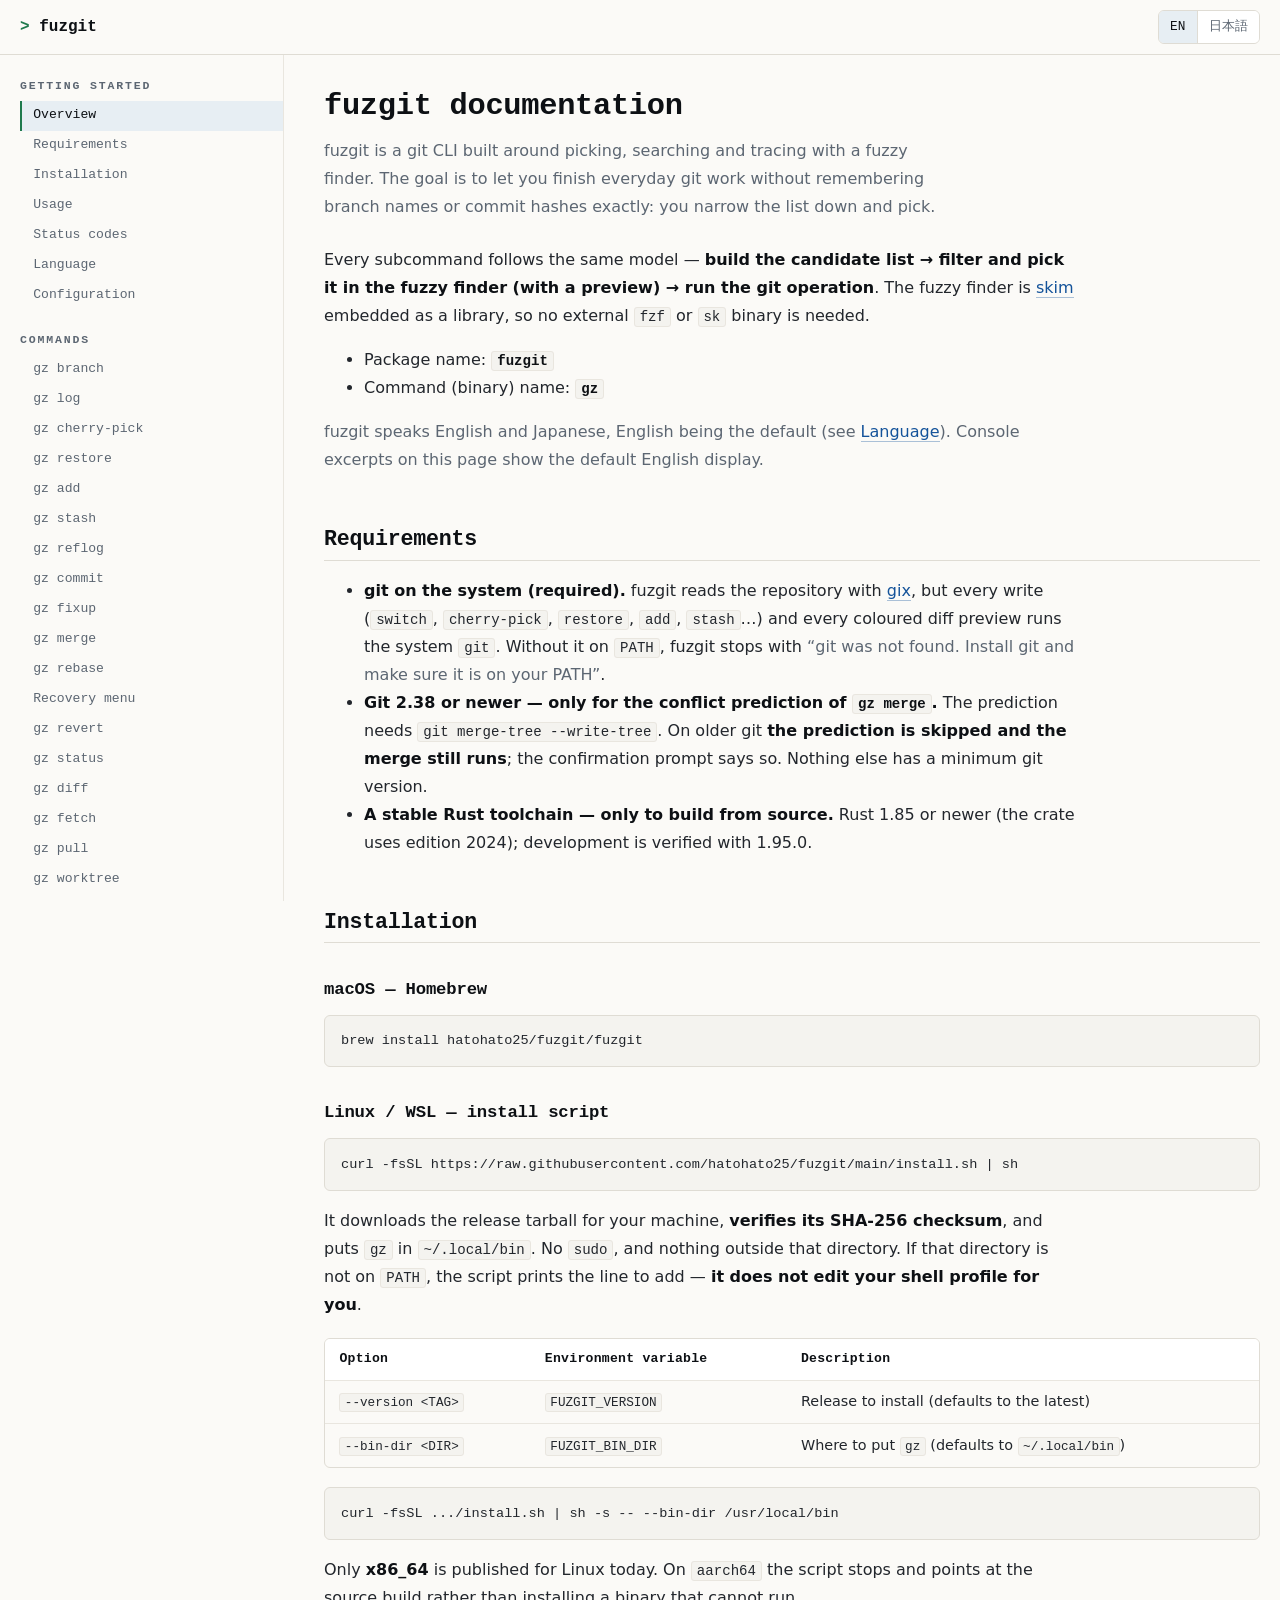
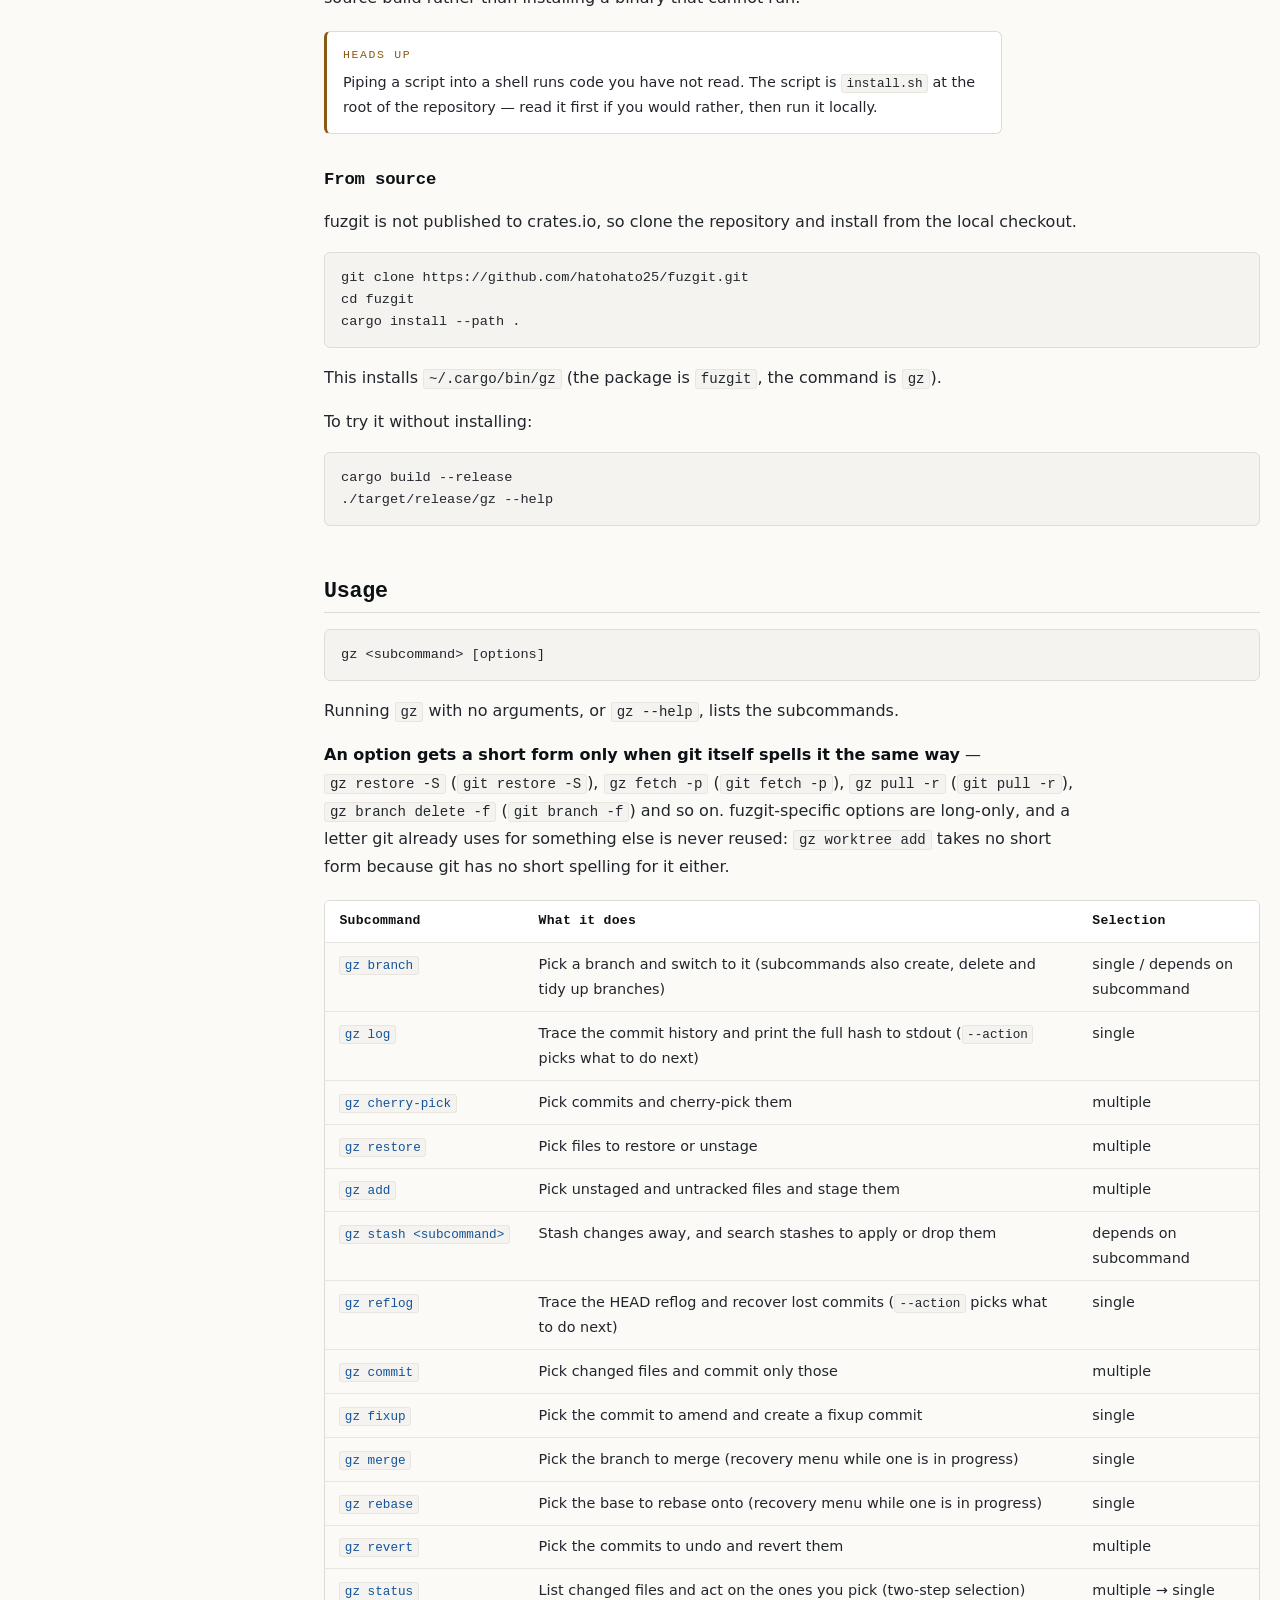
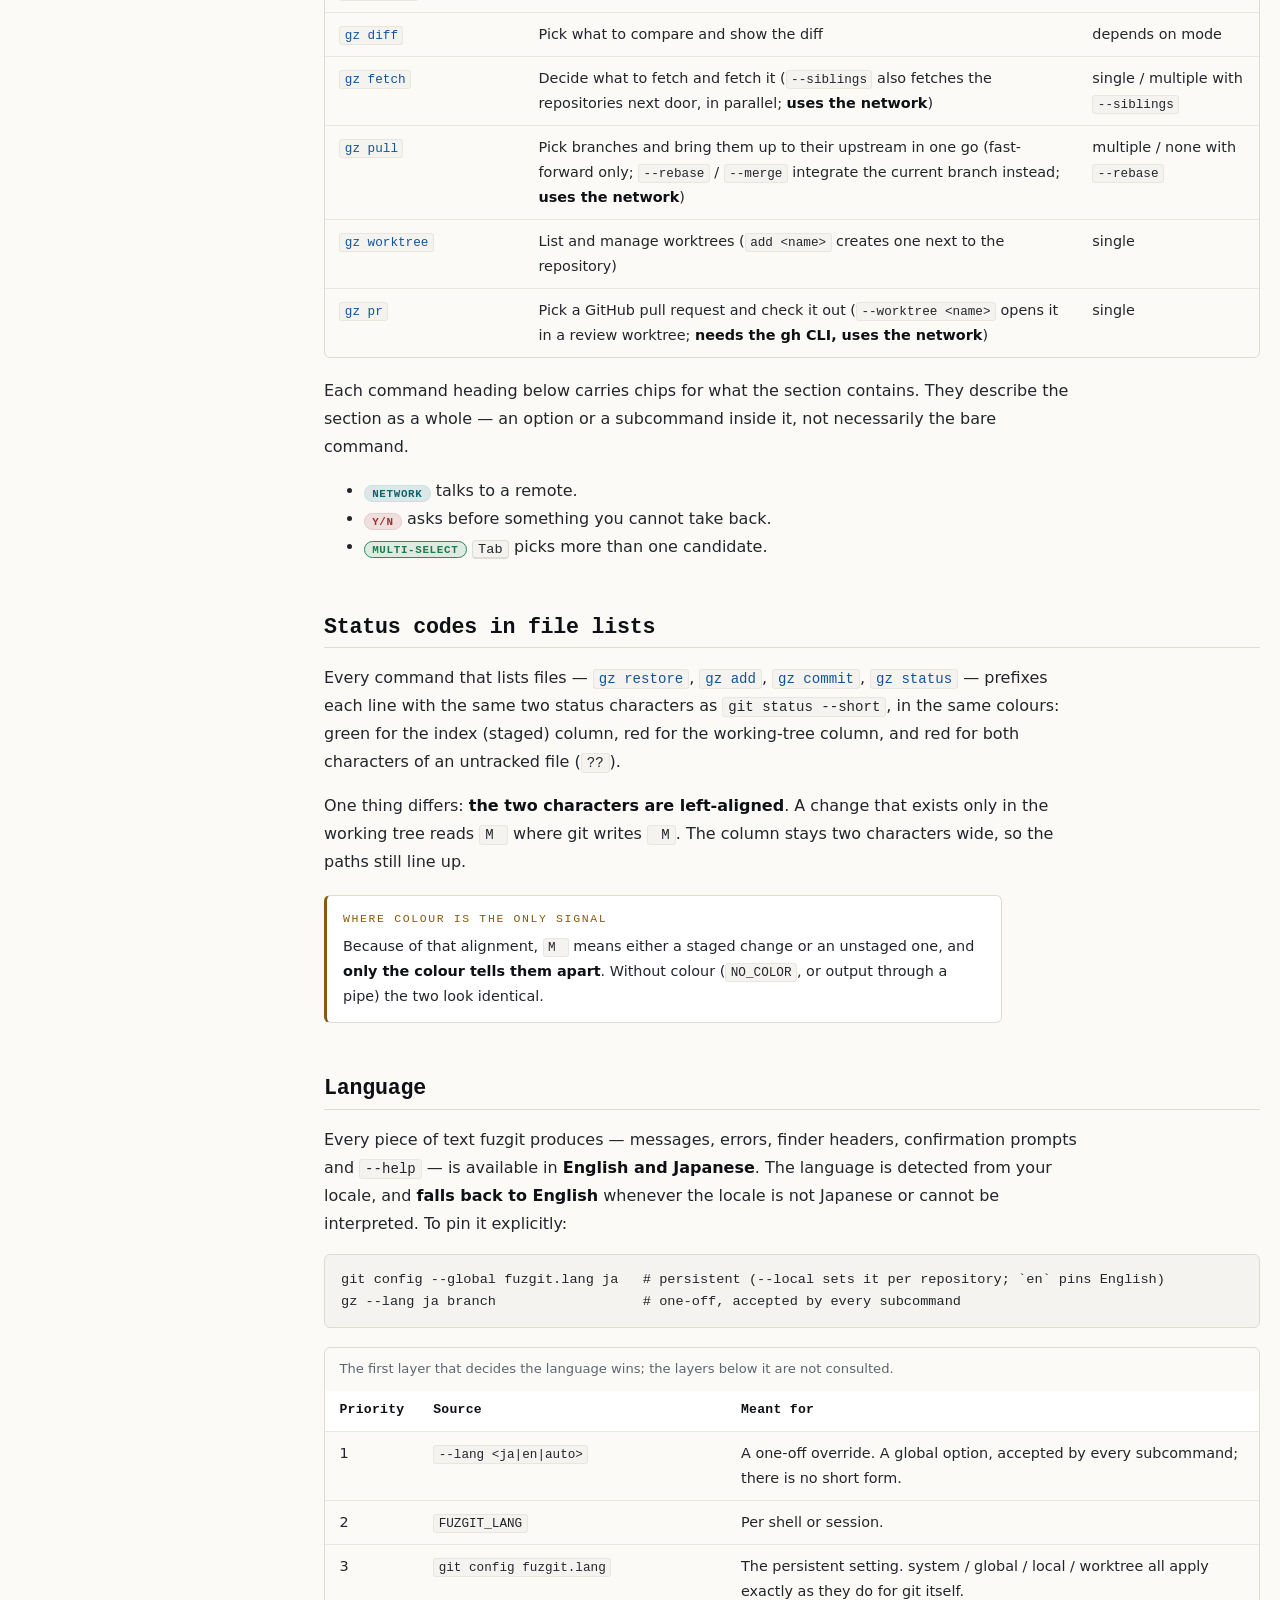
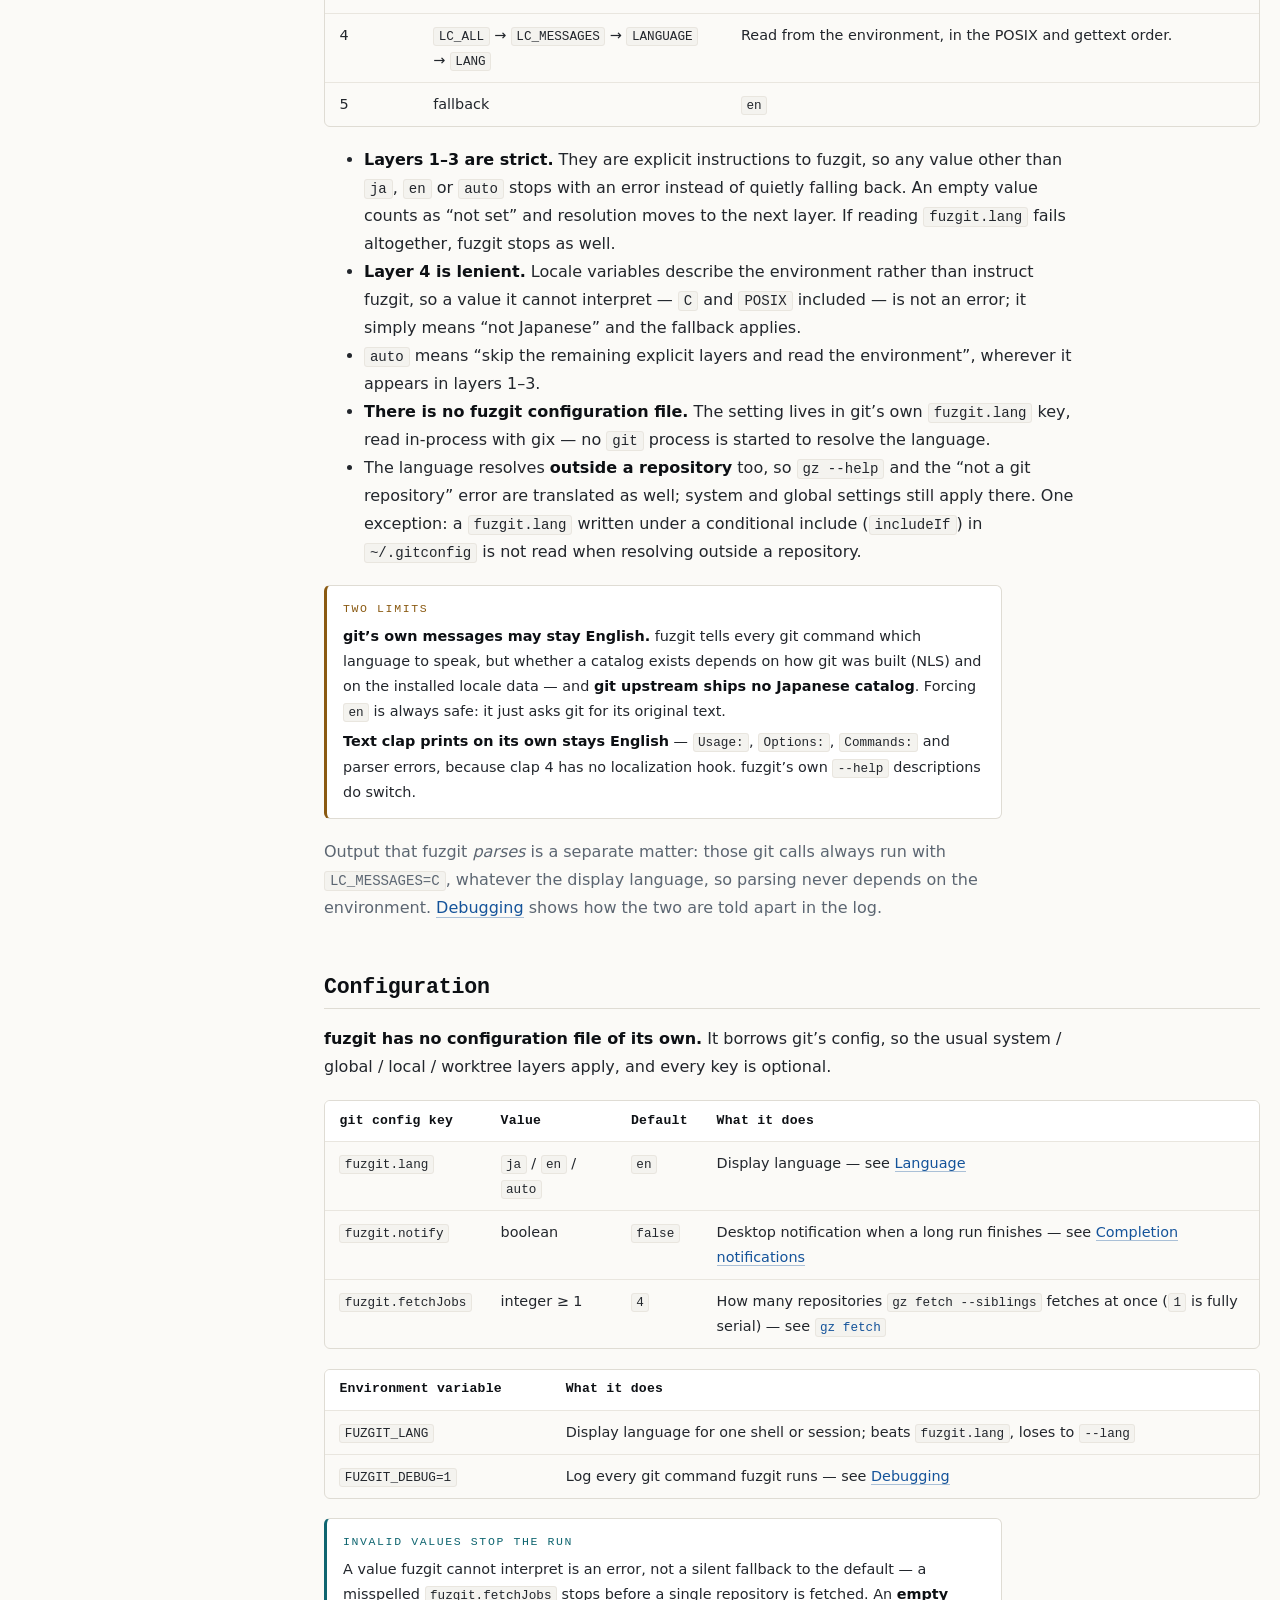
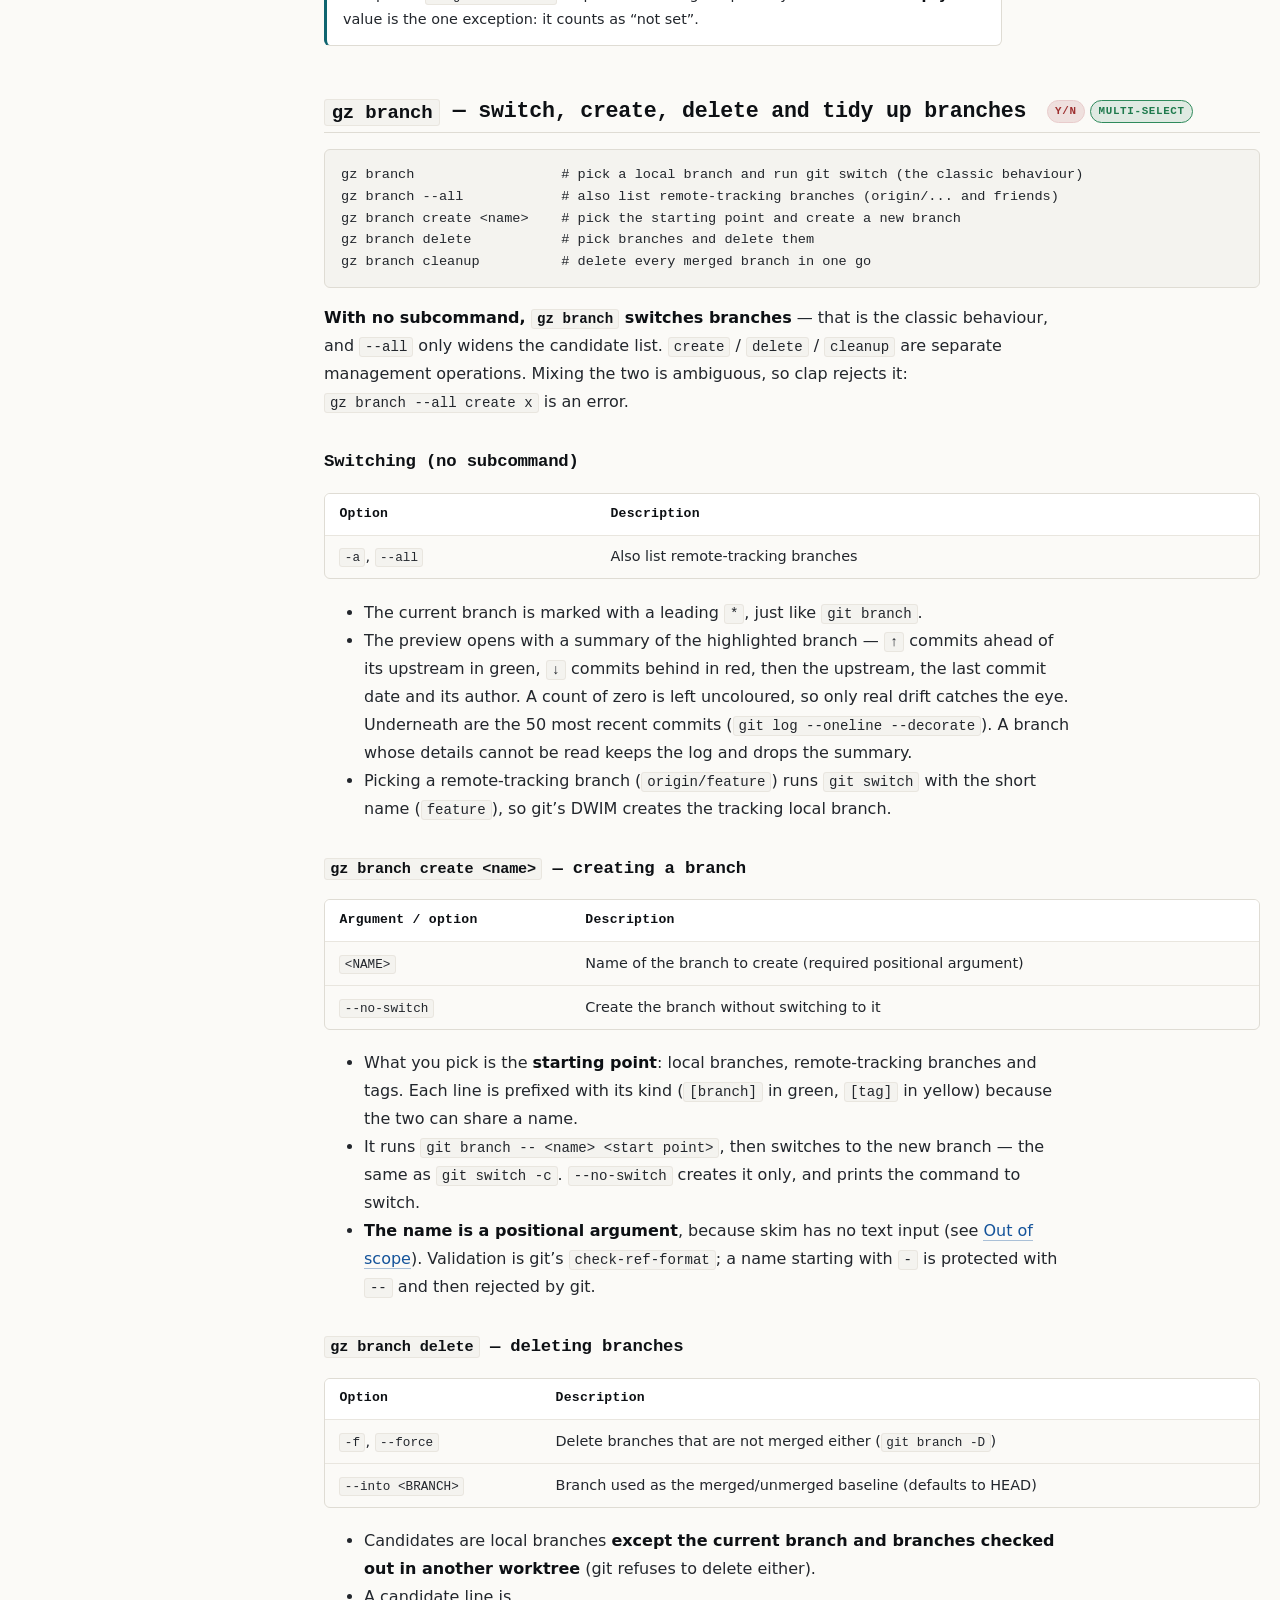
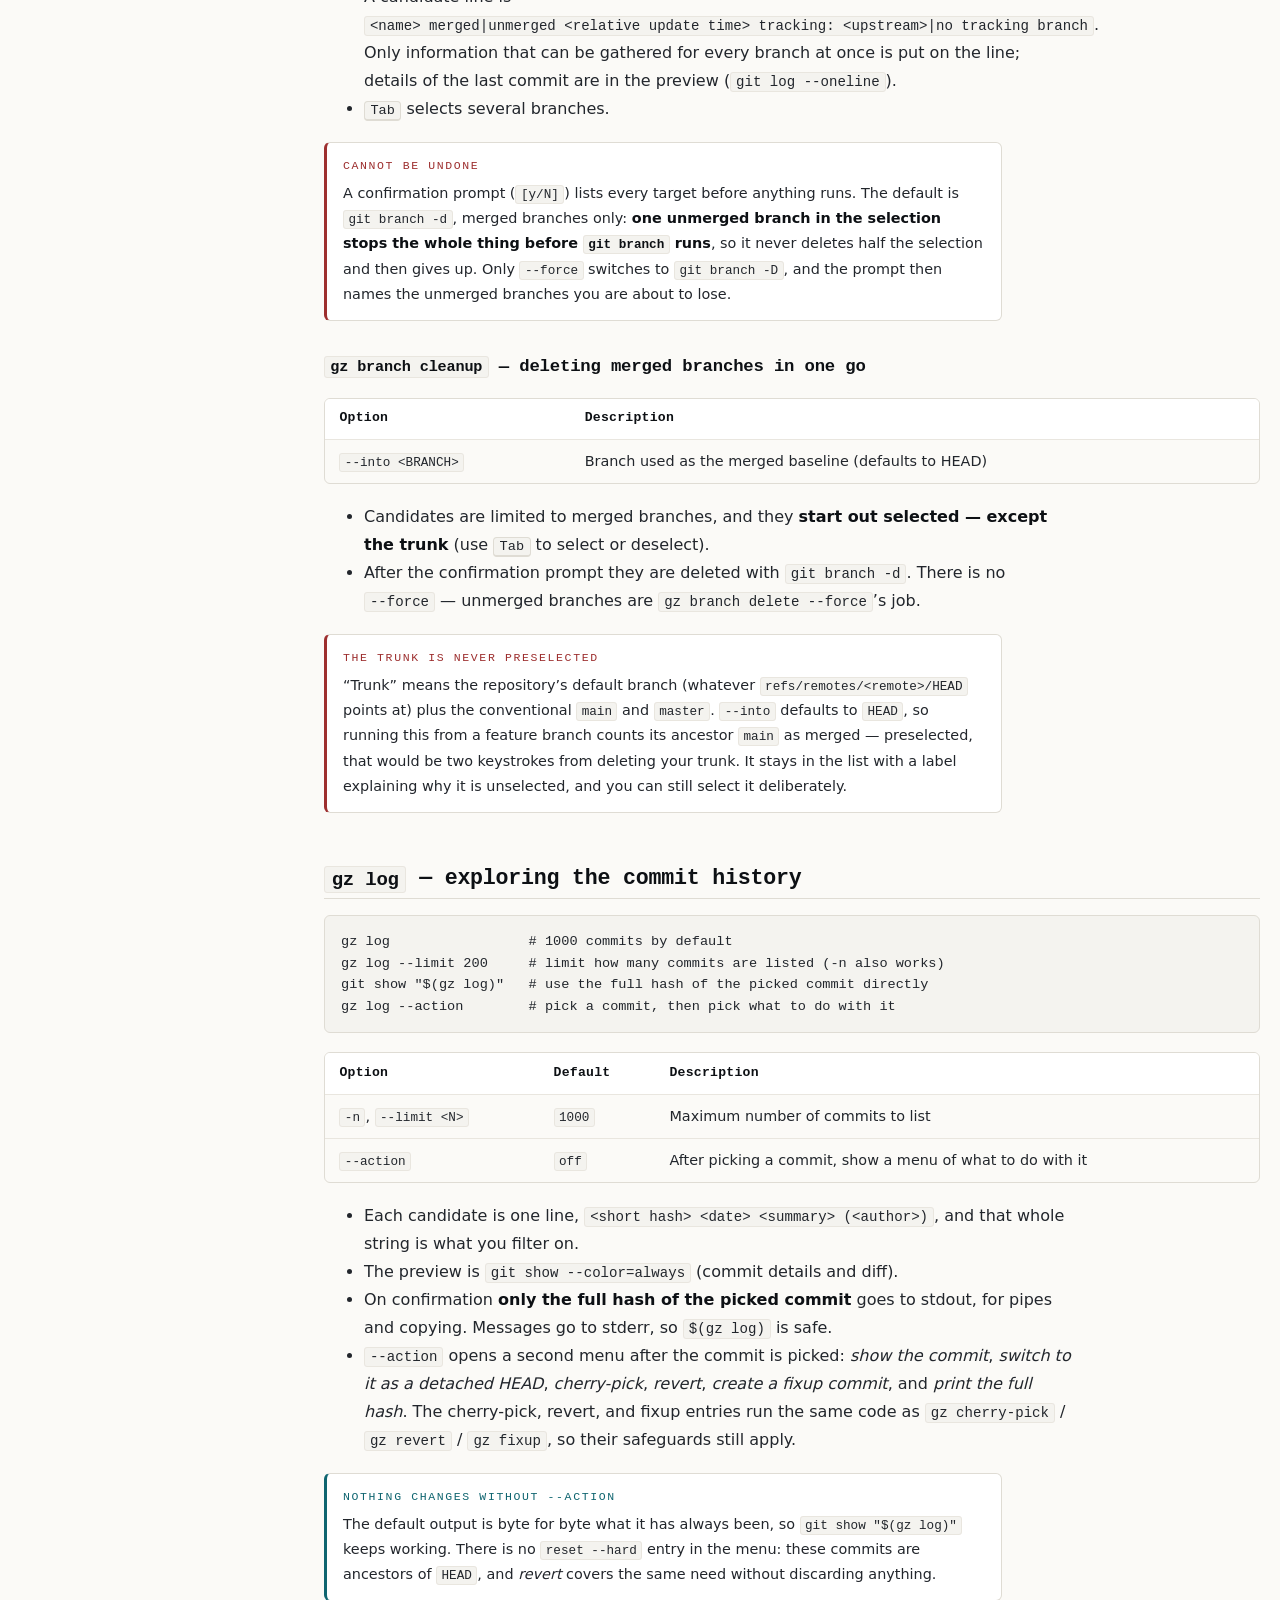
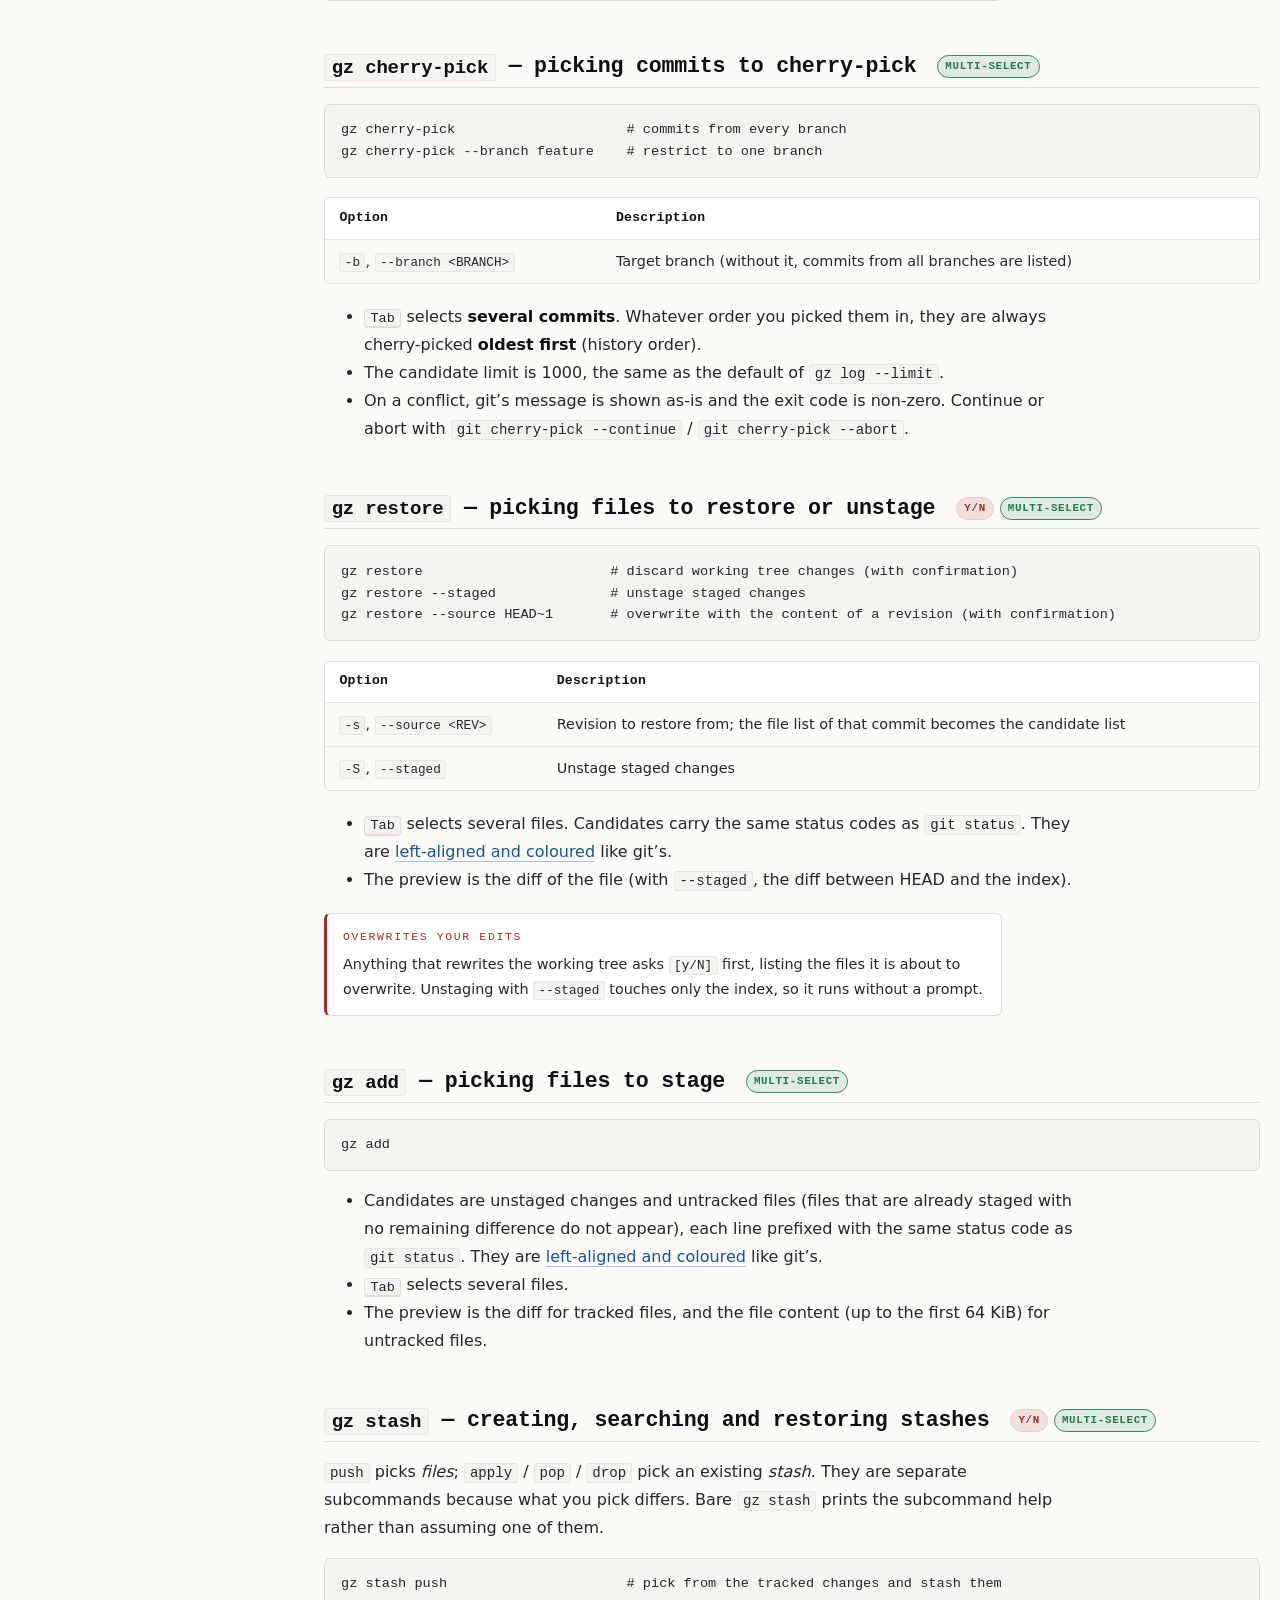
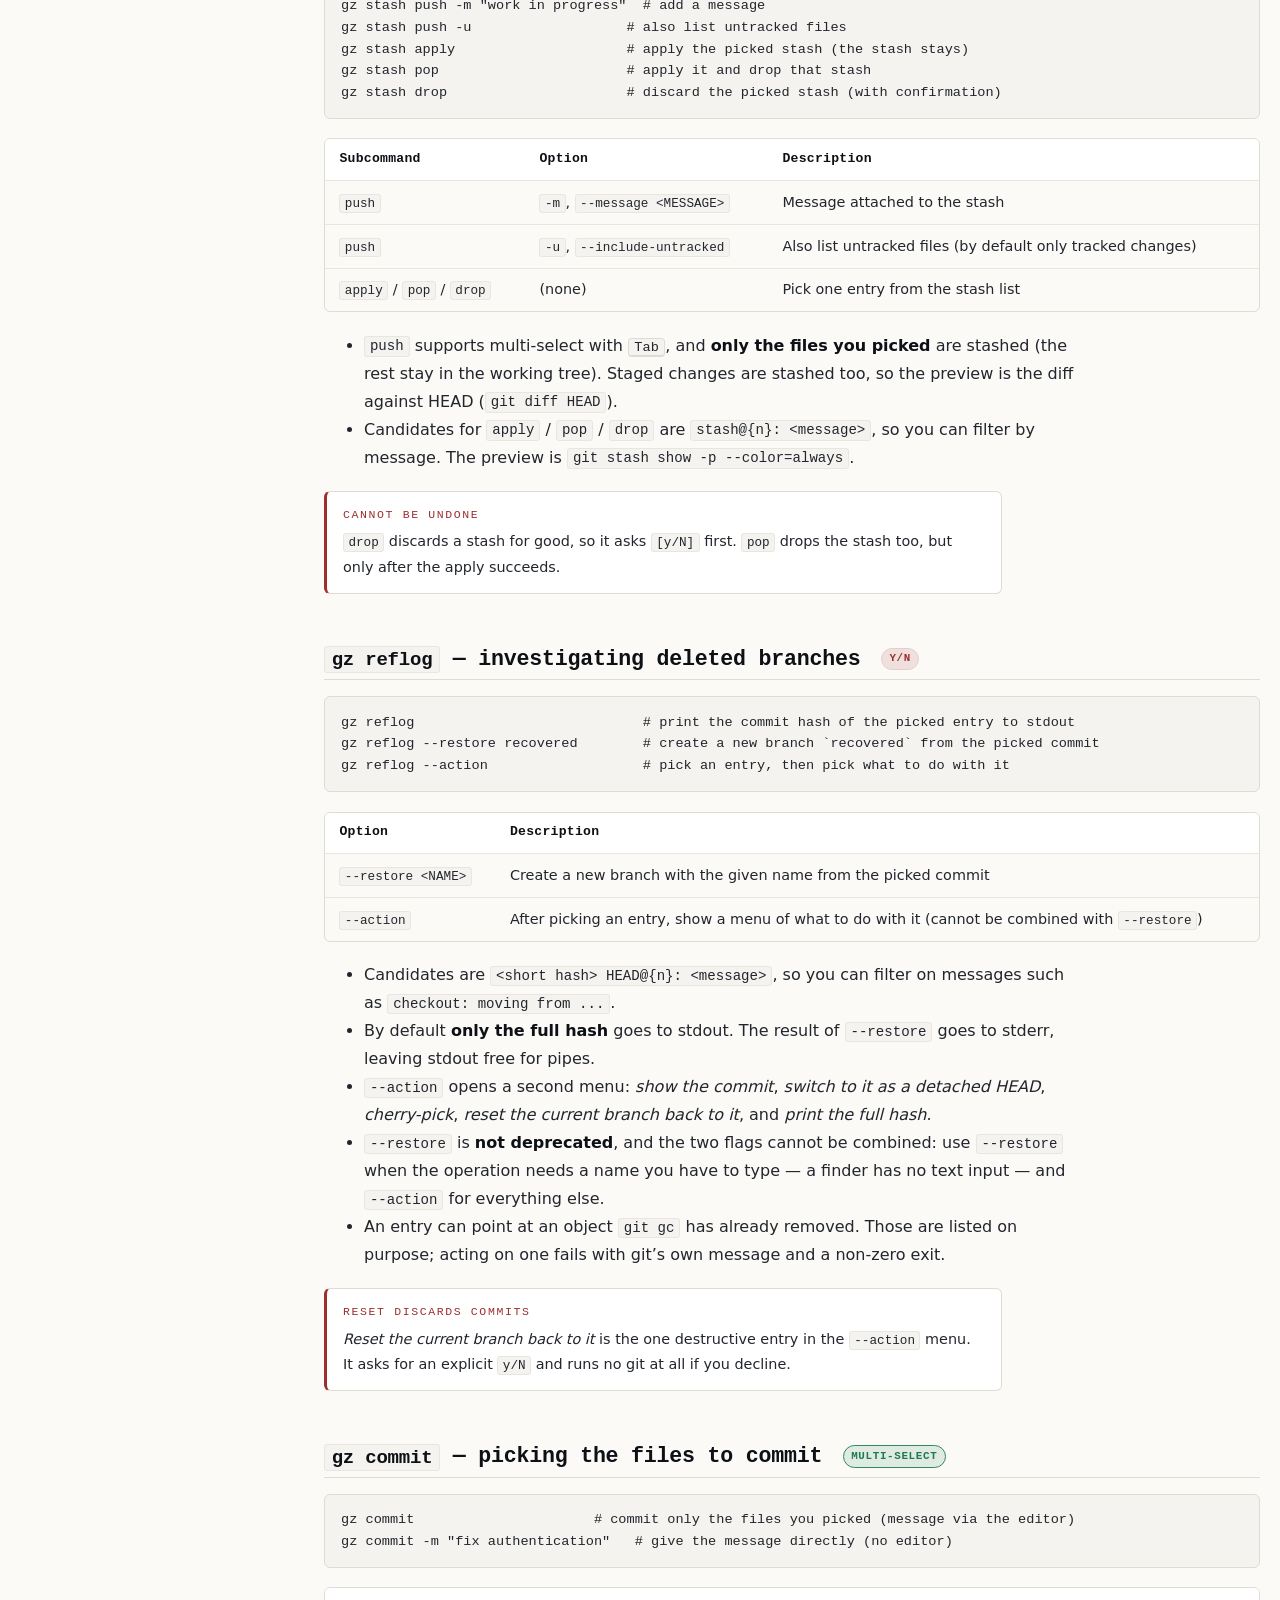
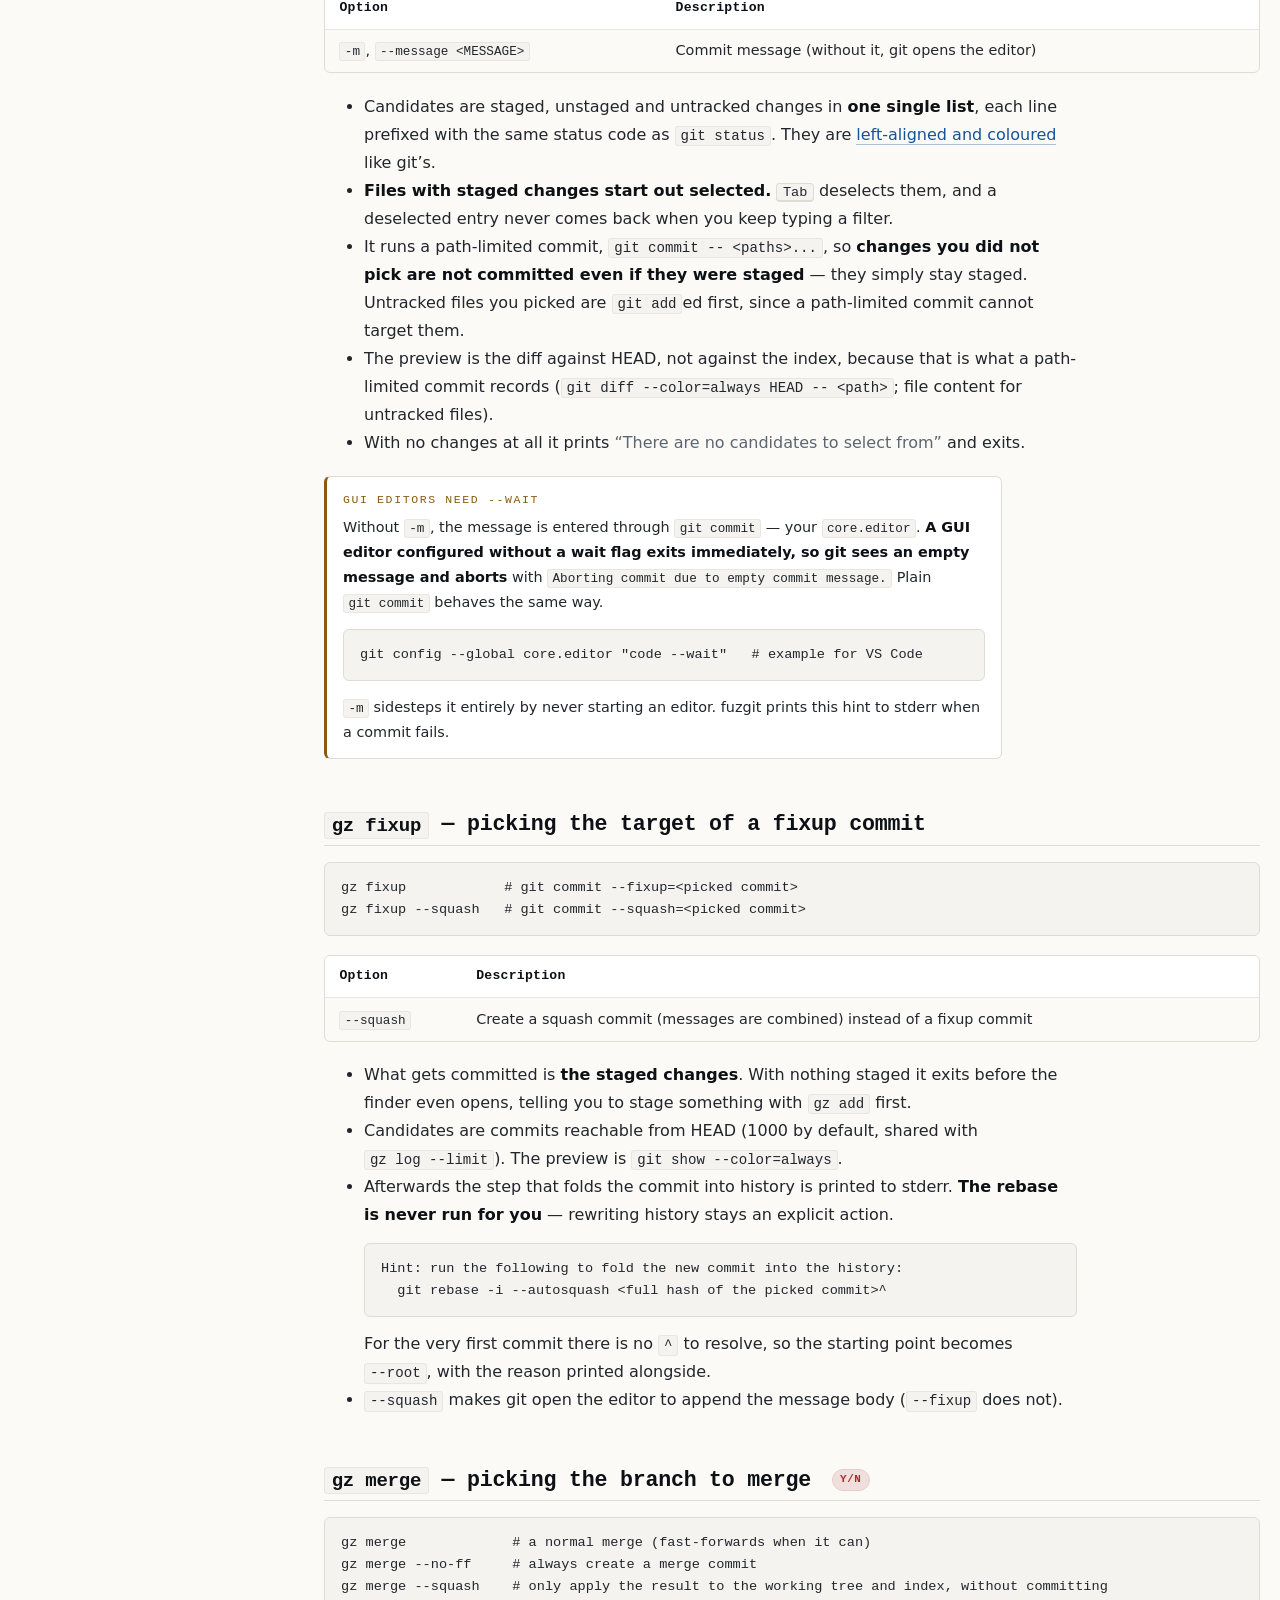
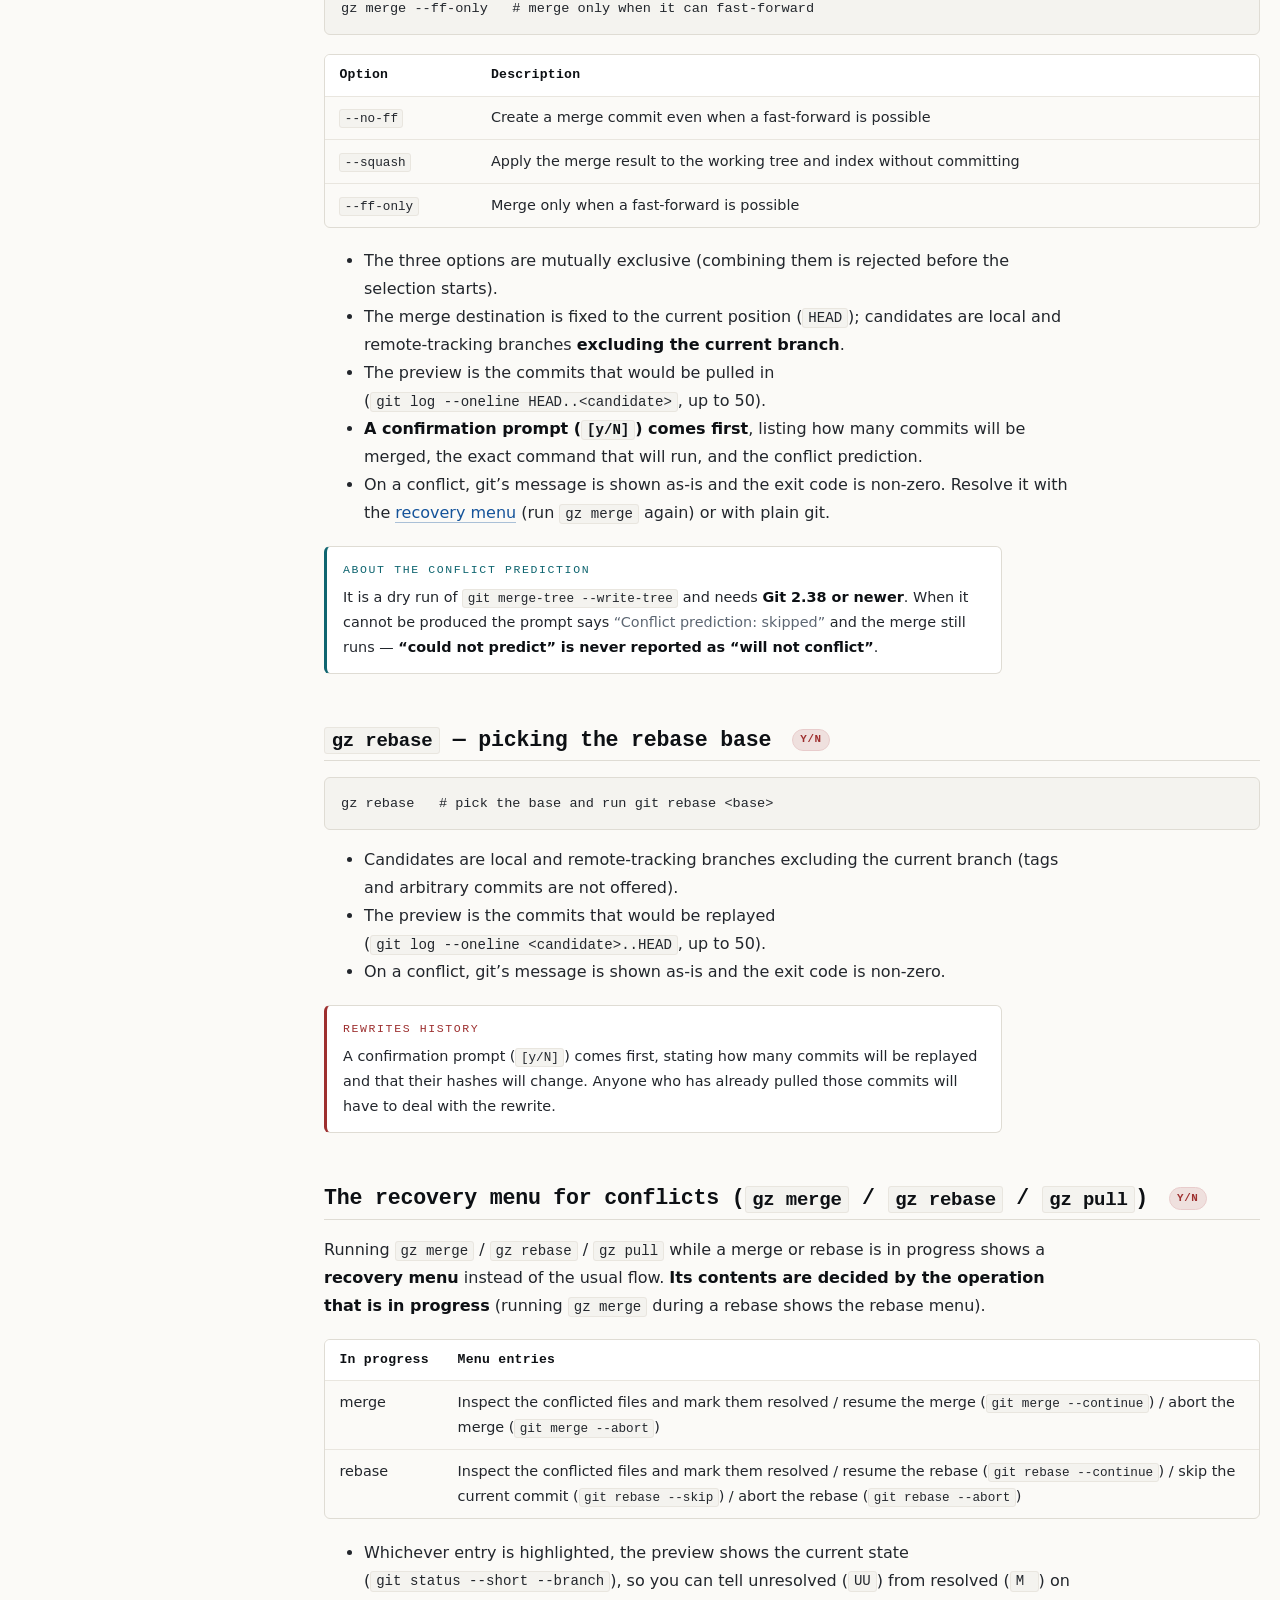
==== docs/docs.html @ c84ea4d0 "mod docs: illustrate the gz pr section" ====
<!DOCTYPE html>
<html lang="en">
  <head>
    <meta charset="utf-8" />
    <meta name="viewport" content="width=device-width, initial-scale=1" />
    <title>fuzgit documentation</title>
    <meta
      name="description"
      content="Full documentation for fuzgit (command: gz), a git CLI built around a fuzzy finder. English and Japanese."
    />
    <link rel="stylesheet" href="assets/style.css" />
    <script>
      // Restore the stored language before first paint so the page does not
      // flash English when Japanese was selected. The full logic lives in
      // assets/docs.js; without JavaScript the CSS default (English) applies.
      (function () {
        try {
          var query = /[?&]lang=([^&]+)/.exec(location.search);
          var lang = query ? decodeURIComponent(query[1]) : null;
          if (lang !== "en" && lang !== "ja") {
            lang = localStorage.getItem("fuzgit-docs-lang");
          }
          if (lang === "en" || lang === "ja") {
            document.documentElement.setAttribute("data-lang", lang);
            document.documentElement.setAttribute("lang", lang);
          }
        } catch (error) {
          /* keep the English default */
        }
      })();
    </script>
    <script src="assets/docs.js" defer></script>
  </head>
  <body>
    <a class="skip-link" href="#content">Skip to content</a>

    <header class="docs-header">
      <div class="wrap">
        <a class="brand" href="index.html">fuzgit</a>
        <button class="toc-toggle" data-toc-toggle aria-expanded="false" aria-controls="toc">
          <span lang="en">Contents</span><span lang="ja">目次</span>
        </button>
        <span class="spacer"></span>
        <div class="lang-switch" role="group" aria-label="Language / 言語">
          <button type="button" data-lang-value="en" aria-pressed="true">EN</button>
          <button type="button" data-lang-value="ja" aria-pressed="false">日本語</button>
        </div>
      </div>
    </header>

    <div class="docs-layout">
      <nav class="toc" id="toc" aria-label="Table of contents">
        <h2><span lang="en">Getting started</span><span lang="ja">はじめに</span></h2>
        <ul>
          <li><a href="#overview"><span lang="en">Overview</span><span lang="ja">概要</span></a></li>
          <li><a href="#requirements"><span lang="en">Requirements</span><span lang="ja">前提条件</span></a></li>
          <li><a href="#install"><span lang="en">Installation</span><span lang="ja">インストール</span></a></li>
          <li><a href="#usage"><span lang="en">Usage</span><span lang="ja">使い方</span></a></li>
          <li><a href="#status-codes"><span lang="en">Status codes</span><span lang="ja">状態コード</span></a></li>
          <li><a href="#language"><span lang="en">Language</span><span lang="ja">表示言語</span></a></li>
          <li><a href="#configuration"><span lang="en">Configuration</span><span lang="ja">設定</span></a></li>
        </ul>

        <h2><span lang="en">Commands</span><span lang="ja">コマンド</span></h2>
        <ul>
          <li><a href="#branch">gz branch</a></li>
          <li><a href="#log">gz log</a></li>
          <li><a href="#cherry-pick">gz cherry-pick</a></li>
          <li><a href="#restore">gz restore</a></li>
          <li><a href="#add">gz add</a></li>
          <li><a href="#stash">gz stash</a></li>
          <li><a href="#reflog">gz reflog</a></li>
          <li><a href="#commit">gz commit</a></li>
          <li><a href="#fixup">gz fixup</a></li>
          <li><a href="#merge">gz merge</a></li>
          <li><a href="#rebase">gz rebase</a></li>
          <li><a href="#recovery"><span lang="en">Recovery menu</span><span lang="ja">復帰メニュー</span></a></li>
          <li><a href="#revert">gz revert</a></li>
          <li><a href="#status">gz status</a></li>
          <li><a href="#diff">gz diff</a></li>
          <li><a href="#fetch">gz fetch</a></li>
          <li><a href="#pull">gz pull</a></li>
          <li><a href="#worktree">gz worktree</a></li>
          <li><a href="#pr">gz pr</a></li>
        </ul>

        <h2><span lang="en">Reference</span><span lang="ja">リファレンス</span></h2>
        <ul>
          <li><a href="#network"><span lang="en">Network operations</span><span lang="ja">ネットワーク操作について</span></a></li>
          <li><a href="#notify"><span lang="en">Completion notifications</span><span lang="ja">完了通知</span></a></li>
          <li><a href="#keys"><span lang="en">Key bindings</span><span lang="ja">キー操作</span></a></li>
          <li><a href="#exit-codes"><span lang="en">Exit codes</span><span lang="ja">終了コード</span></a></li>
          <li><a href="#out-of-scope"><span lang="en">Out of scope</span><span lang="ja">スコープ外・非対応</span></a></li>
          <li><a href="#debug"><span lang="en">Debugging</span><span lang="ja">デバッグ</span></a></li>
          <li><a href="#development"><span lang="en">Development</span><span lang="ja">開発</span></a></li>
          <li><a href="#license"><span lang="en">License</span><span lang="ja">ライセンス</span></a></li>
        </ul>
      </nav>

      <main class="docs-main" id="content">
        <h1><span lang="en">fuzgit documentation</span><span lang="ja">fuzgit ドキュメント</span></h1>

        <section id="overview">
          <div lang="en">
            <p class="lede">
              fuzgit is a git CLI built around picking, searching and tracing
              with a fuzzy finder. The goal is to let you finish everyday git
              work without remembering branch names or commit hashes exactly:
              you narrow the list down and pick.
            </p>
            <p>
              Every subcommand follows the same model —
              <strong>build the candidate list &rarr; filter and pick it in the
              fuzzy finder (with a preview) &rarr; run the git
              operation</strong>. The fuzzy finder is
              <a href="https://crates.io/crates/skim">skim</a> embedded as a
              library, so no external <code>fzf</code> or <code>sk</code> binary
              is needed.
            </p>
            <ul>
              <li>Package name: <strong><code>fuzgit</code></strong></li>
              <li>Command (binary) name: <strong><code>gz</code></strong></li>
            </ul>
            <p class="muted">
              fuzgit speaks English and Japanese, English being the default
              (see <a href="#language">Language</a>). Console excerpts on this
              page show the default English display.
            </p>
          </div>
          <div lang="ja">
            <p class="lede">
              fuzzy finder で「選ぶ」「探す」「辿る」ことを軸にした git 操作 CLI ツールです。
            </p>
            <p>
              ブランチ名やコミットハッシュを正確に覚えていなくても、絞り込みと選択だけで日常的な
              git 操作を完結できることを目指しています。すべてのサブコマンドが
              <strong>候補一覧の取得 &rarr; fuzzy finder で絞り込み・選択（＋プレビュー）&rarr;
              git 操作の実行</strong>という同じ操作モデルに従います。fuzzy finder は
              <a href="https://crates.io/crates/skim">skim</a> をライブラリとして組み込んでいるため、
              外部の <code>fzf</code> / <code>sk</code> バイナリは不要です。
            </p>
            <ul>
              <li>パッケージ名: <strong><code>fuzgit</code></strong></li>
              <li>実行コマンド名（バイナリ名）: <strong><code>gz</code></strong></li>
            </ul>
          </div>
        </section>

        <section id="requirements">
          <h2>
            <span lang="en">Requirements</span><span lang="ja">前提条件</span>
            <a class="anchor" href="#requirements" aria-label="Link to this section">#</a>
          </h2>
          <div lang="en">
            <ul>
              <li>
                <strong>git on the system (required).</strong> fuzgit reads the
                repository with <a href="https://crates.io/crates/gix">gix</a>,
                but every write (<code>switch</code>, <code>cherry-pick</code>,
                <code>restore</code>, <code>add</code>, <code>stash</code>&hellip;)
                and every coloured diff preview runs the system
                <code>git</code>. Without it on <code>PATH</code>, fuzgit stops
                with <span class="muted">&ldquo;git was not found. Install git
                and make sure it is on your PATH&rdquo;</span>.
              </li>
              <li>
                <strong>Git 2.38 or newer &mdash; only for the conflict
                prediction of <code>gz merge</code>.</strong> The prediction
                needs <code>git merge-tree --write-tree</code>. On older git
                <strong>the prediction is skipped and the merge still
                runs</strong>; the confirmation prompt says so. Nothing else has
                a minimum git version.
              </li>
              <li>
                <strong>A stable Rust toolchain &mdash; only to build from
                source.</strong> Rust 1.85 or newer (the crate uses edition
                2024); development is verified with 1.95.0.
              </li>
            </ul>
          </div>
          <div lang="ja">
            <ul>
              <li>
                <strong>システムの <code>git</code>（必須）</strong><br />
                リポジトリの読み取りには <a href="https://crates.io/crates/gix">gix</a>
                を使いますが、書き込み（<code>switch</code>・<code>cherry-pick</code>・
                <code>restore</code>・<code>add</code>・<code>stash</code> など）と
                プレビュー用の色付き差分は、いずれもシステムの <code>git</code> を
                実行します。PATH 上に無い場合は「git コマンドが見つかりません」と
                表示して停止します。
              </li>
              <li>
                <strong>Git 2.38 以降 &mdash; <code>gz merge</code> のコンフリクト予測にのみ必要</strong><br />
                予測には <code>git merge-tree --write-tree</code> を使います。それより古い git
                では<strong>予測だけを省略し、merge はそのまま実行します</strong>
                （省略した旨は確認プロンプトに表示されます）。これ以外に git の最低バージョン
                要件はありません。
              </li>
              <li>
                <strong>stable の Rust ツールチェイン &mdash; ソースからビルドする場合のみ</strong><br />
                Rust 1.85 以降（edition 2024 のため）。開発時の確認は 1.95.0 です。
              </li>
            </ul>
          </div>
        </section>

        <section id="install">
          <h2>
            <span lang="en">Installation</span><span lang="ja">インストール</span>
            <a class="anchor" href="#install" aria-label="Link to this section">#</a>
          </h2>
          <div lang="en">
            <h3>macOS &mdash; Homebrew</h3>
            <pre><code>brew install hatohato25/fuzgit/fuzgit</code></pre>

            <h3>Linux / WSL &mdash; install script</h3>
            <pre><code>curl -fsSL https://raw.githubusercontent.com/hatohato25/fuzgit/main/install.sh | sh</code></pre>
            <p>
              It downloads the release tarball for your machine,
              <strong>verifies its SHA-256 checksum</strong>, and puts
              <code>gz</code> in <code>~/.local/bin</code>. No
              <code>sudo</code>, and nothing outside that directory. If that
              directory is not on <code>PATH</code>, the script prints the line
              to add &mdash; <strong>it does not edit your shell profile for
              you</strong>.
            </p>
            <div class="table-wrap">
              <table>
                <thead><tr><th scope="col">Option</th><th scope="col">Environment variable</th><th scope="col">Description</th></tr></thead>
                <tbody>
                  <tr><td><code>--version &lt;TAG&gt;</code></td><td><code>FUZGIT_VERSION</code></td><td>Release to install (defaults to the latest)</td></tr>
                  <tr><td><code>--bin-dir &lt;DIR&gt;</code></td><td><code>FUZGIT_BIN_DIR</code></td><td>Where to put <code>gz</code> (defaults to <code>~/.local/bin</code>)</td></tr>
                </tbody>
              </table>
            </div>
            <pre><code>curl -fsSL .../install.sh | sh -s -- --bin-dir /usr/local/bin</code></pre>
            <p>
              Only <strong>x86_64</strong> is published for Linux today. On
              <code>aarch64</code> the script stops and points at the source
              build rather than installing a binary that cannot run.
            </p>
            <div class="note">
              <span class="note-label">Heads up</span>
              <p>
                Piping a script into a shell runs code you have not read. The
                script is <code>install.sh</code> at the root of the repository
                &mdash; read it first if you would rather, then run it locally.
              </p>
            </div>

            <h3>From source</h3>
            <p>
              fuzgit is not published to crates.io, so clone the repository and
              install from the local checkout.
            </p>
            <pre><code>git clone https://github.com/hatohato25/fuzgit.git
cd fuzgit
cargo install --path .</code></pre>
            <p>
              This installs <code>~/.cargo/bin/gz</code> (the package is
              <code>fuzgit</code>, the command is <code>gz</code>).
            </p>
            <p>To try it without installing:</p>
            <pre><code>cargo build --release
./target/release/gz --help</code></pre>
          </div>
          <div lang="ja">
            <h3>macOS &mdash; Homebrew</h3>
            <pre><code>brew install hatohato25/fuzgit/fuzgit</code></pre>

            <h3>Linux / WSL &mdash; インストールスクリプト</h3>
            <pre><code>curl -fsSL https://raw.githubusercontent.com/hatohato25/fuzgit/main/install.sh | sh</code></pre>
            <p>
              実行環境に合うリリース資産を取得し、<strong>SHA-256 チェックサムを検証</strong>した
              うえで <code>gz</code> を <code>~/.local/bin</code> へ配置します。
              <code>sudo</code> は不要で、そのディレクトリの外には何も書きません。
              <code>PATH</code> に無い場合は追加すべき行を表示するだけで、
              <strong>シェルの設定ファイルは書き換えません</strong>。
            </p>
            <div class="table-wrap">
              <table>
                <thead><tr><th scope="col">オプション</th><th scope="col">環境変数</th><th scope="col">説明</th></tr></thead>
                <tbody>
                  <tr><td><code>--version &lt;TAG&gt;</code></td><td><code>FUZGIT_VERSION</code></td><td>導入するリリース（既定は最新）</td></tr>
                  <tr><td><code>--bin-dir &lt;DIR&gt;</code></td><td><code>FUZGIT_BIN_DIR</code></td><td><code>gz</code> の配置先（既定は <code>~/.local/bin</code>）</td></tr>
                </tbody>
              </table>
            </div>
            <pre><code>curl -fsSL .../install.sh | sh -s -- --bin-dir /usr/local/bin</code></pre>
            <p>
              現在 Linux 向けに配布しているのは <strong>x86_64 のみ</strong>です。
              <code>aarch64</code> では動かないバイナリを入れずに停止し、ソースからの
              ビルドを案内します。
            </p>
            <div class="note">
              <span class="note-label">注意</span>
              <p>
                スクリプトをシェルへパイプするのは、読んでいないコードを実行することでも
                あります。中身はリポジトリ直下の <code>install.sh</code> です。先に読んでから
                手元で実行しても構いません。
              </p>
            </div>

            <h3>ソースからインストール</h3>
            <p>
              crates.io へは未公開のため、リポジトリを取得してローカルからインストールします。
            </p>
            <pre><code>git clone https://github.com/hatohato25/fuzgit.git
cd fuzgit
cargo install --path .</code></pre>
            <p>
              <code>~/.cargo/bin/gz</code> がインストールされます（パッケージ名は
              <code>fuzgit</code>、コマンド名は <code>gz</code>）。
            </p>
            <p>インストールせずに試す場合:</p>
            <pre><code>cargo build --release
./target/release/gz --help</code></pre>
          </div>
        </section>

        <section id="usage">
          <h2>
            <span lang="en">Usage</span><span lang="ja">使い方</span>
            <a class="anchor" href="#usage" aria-label="Link to this section">#</a>
          </h2>
          <pre><code>gz &lt;subcommand&gt; [options]</code></pre>
          <div lang="en">
            <p>
              Running <code>gz</code> with no arguments, or
              <code>gz --help</code>, lists the subcommands.
            </p>
          </div>
          <div lang="ja">
            <p>
              引数なしの <code>gz</code> および <code>gz --help</code> で
              サブコマンド一覧を表示します。
            </p>
          </div>

          <div lang="en">
            <p>
              <strong>An option gets a short form only when git itself spells it
              the same way</strong> &mdash; <code>gz restore -S</code>
              (<code>git restore -S</code>), <code>gz fetch -p</code>
              (<code>git fetch -p</code>), <code>gz pull -r</code>
              (<code>git pull -r</code>), <code>gz branch delete -f</code>
              (<code>git branch -f</code>) and so on. fuzgit-specific options are
              long-only, and a letter git already uses for something else is
              never reused: <code>gz worktree add</code> takes no short form
              because git has no short spelling for it either.
            </p>
          </div>
          <div lang="ja">
            <p>
              <strong>オプションの短縮形は、git 本体に同じ意味の綴りがあるものだけに
              付けています</strong>（<code>gz restore -S</code> =
              <code>git restore -S</code>、<code>gz fetch -p</code> =
              <code>git fetch -p</code>、<code>gz pull -r</code> =
              <code>git pull -r</code>、<code>gz branch delete -f</code> =
              <code>git branch -f</code> など）。fuzgit 固有のオプションは長い綴りだけとし、
              git が別の意味で使っている文字は流用しません。<code>gz worktree add</code> に
              短縮形が無いのは、git 側にも対応する綴りが無いからです。
            </p>
          </div>

          <div class="table-wrap">
            <table>
              <thead>
                <tr>
                  <th scope="col"><span lang="en">Subcommand</span><span lang="ja">サブコマンド</span></th>
                  <th scope="col"><span lang="en">What it does</span><span lang="ja">概要</span></th>
                  <th scope="col"><span lang="en">Selection</span><span lang="ja">選択</span></th>
                </tr>
              </thead>
              <tbody>
                <tr>
                  <td><a href="#branch"><code>gz branch</code></a></td>
                  <td>
                    <span lang="en">Pick a branch and switch to it (subcommands also create, delete and tidy up branches)</span>
                    <span lang="ja">ブランチを選んで切り替える（サブコマンドで作成・削除・整理も行う）</span>
                  </td>
                  <td>
                    <span lang="en">single / depends on subcommand</span>
                    <span lang="ja">単一／サブコマンド次第</span>
                  </td>
                </tr>
                <tr>
                  <td><a href="#log"><code>gz log</code></a></td>
                  <td>
                    <span lang="en">Trace the commit history and print the full hash to stdout (<code>--action</code> picks what to do next)</span>
                    <span lang="ja">コミット履歴を辿り、フルハッシュを標準出力へ出す（<code>--action</code> で次の操作を選ぶ）</span>
                  </td>
                  <td><span lang="en">single</span><span lang="ja">単一</span></td>
                </tr>
                <tr>
                  <td><a href="#cherry-pick"><code>gz cherry-pick</code></a></td>
                  <td>
                    <span lang="en">Pick commits and cherry-pick them</span>
                    <span lang="ja">コミットを選んで cherry-pick する</span>
                  </td>
                  <td><span lang="en">multiple</span><span lang="ja">複数</span></td>
                </tr>
                <tr>
                  <td><a href="#restore"><code>gz restore</code></a></td>
                  <td>
                    <span lang="en">Pick files to restore or unstage</span>
                    <span lang="ja">ファイルを選んで復元・アンステージする</span>
                  </td>
                  <td><span lang="en">multiple</span><span lang="ja">複数</span></td>
                </tr>
                <tr>
                  <td><a href="#add"><code>gz add</code></a></td>
                  <td>
                    <span lang="en">Pick unstaged and untracked files and stage them</span>
                    <span lang="ja">未ステージ・未追跡ファイルを選んでステージする</span>
                  </td>
                  <td><span lang="en">multiple</span><span lang="ja">複数</span></td>
                </tr>
                <tr>
                  <td><a href="#stash"><code>gz stash &lt;subcommand&gt;</code></a></td>
                  <td>
                    <span lang="en">Stash changes away, and search stashes to apply or drop them</span>
                    <span lang="ja">変更を stash へ退避し、stash を検索して適用・破棄する</span>
                  </td>
                  <td>
                    <span lang="en">depends on subcommand</span>
                    <span lang="ja">サブコマンド次第</span>
                  </td>
                </tr>
                <tr>
                  <td><a href="#reflog"><code>gz reflog</code></a></td>
                  <td>
                    <span lang="en">Trace the HEAD reflog and recover lost commits (<code>--action</code> picks what to do next)</span>
                    <span lang="ja">HEAD の reflog を辿り、失われたコミットを取り出す（<code>--action</code> で次の操作を選ぶ）</span>
                  </td>
                  <td><span lang="en">single</span><span lang="ja">単一</span></td>
                </tr>
                <tr>
                  <td><a href="#commit"><code>gz commit</code></a></td>
                  <td>
                    <span lang="en">Pick changed files and commit only those</span>
                    <span lang="ja">変更ファイルを選んで、選んだものだけをコミットする</span>
                  </td>
                  <td><span lang="en">multiple</span><span lang="ja">複数</span></td>
                </tr>
                <tr>
                  <td><a href="#fixup"><code>gz fixup</code></a></td>
                  <td>
                    <span lang="en">Pick the commit to amend and create a fixup commit</span>
                    <span lang="ja">修正対象のコミットを選んで fixup コミットを作る</span>
                  </td>
                  <td><span lang="en">single</span><span lang="ja">単一</span></td>
                </tr>
                <tr>
                  <td><a href="#merge"><code>gz merge</code></a></td>
                  <td>
                    <span lang="en">Pick the branch to merge (recovery menu while one is in progress)</span>
                    <span lang="ja">merge するブランチを選ぶ（進行中は復帰メニュー）</span>
                  </td>
                  <td><span lang="en">single</span><span lang="ja">単一</span></td>
                </tr>
                <tr>
                  <td><a href="#rebase"><code>gz rebase</code></a></td>
                  <td>
                    <span lang="en">Pick the base to rebase onto (recovery menu while one is in progress)</span>
                    <span lang="ja">rebase の base を選ぶ（進行中は復帰メニュー）</span>
                  </td>
                  <td><span lang="en">single</span><span lang="ja">単一</span></td>
                </tr>
                <tr>
                  <td><a href="#revert"><code>gz revert</code></a></td>
                  <td>
                    <span lang="en">Pick the commits to undo and revert them</span>
                    <span lang="ja">打ち消すコミットを選んで revert する</span>
                  </td>
                  <td><span lang="en">multiple</span><span lang="ja">複数</span></td>
                </tr>
                <tr>
                  <td><a href="#status"><code>gz status</code></a></td>
                  <td>
                    <span lang="en">List changed files and act on the ones you pick (two-step selection)</span>
                    <span lang="ja">変更ファイルを一覧し、選んだファイルに操作を行う（2 段選択）</span>
                  </td>
                  <td>
                    <span lang="en">multiple &rarr; single</span>
                    <span lang="ja">複数 → 単一</span>
                  </td>
                </tr>
                <tr>
                  <td><a href="#diff"><code>gz diff</code></a></td>
                  <td>
                    <span lang="en">Pick what to compare and show the diff</span>
                    <span lang="ja">比較対象を選んで差分を表示する</span>
                  </td>
                  <td><span lang="en">depends on mode</span><span lang="ja">モード次第</span></td>
                </tr>
                <tr>
                  <td><a href="#fetch"><code>gz fetch</code></a></td>
                  <td>
                    <span lang="en">Decide what to fetch and fetch it (<code>--siblings</code> also fetches the repositories next door, in parallel; <strong>uses the network</strong>)</span>
                    <span lang="ja">fetch の対象を決めて取得する（<code>--siblings</code> で隣のリポジトリも並列に一括取得。<strong>ネットワークを使う</strong>）</span>
                  </td>
                  <td>
                    <span lang="en">single / multiple with <code>--siblings</code></span>
                    <span lang="ja">単一／<code>--siblings</code> は複数</span>
                  </td>
                </tr>
                <tr>
                  <td><a href="#pull"><code>gz pull</code></a></td>
                  <td>
                    <span lang="en">Pick branches and bring them up to their upstream in one go (fast-forward only; <code>--rebase</code> / <code>--merge</code> integrate the current branch instead; <strong>uses the network</strong>)</span>
                    <span lang="ja">ブランチを選んで upstream へまとめて追随させる（fast-forward のみ。<code>--rebase</code> / <code>--merge</code> は現在のブランチが対象。<strong>ネットワークを使う</strong>）</span>
                  </td>
                  <td><span lang="en">multiple / none with <code>--rebase</code></span><span lang="ja">複数／<code>--rebase</code> は選択なし</span></td>
                </tr>
                <tr>
                  <td><a href="#worktree"><code>gz worktree</code></a></td>
                  <td>
                    <span lang="en">List and manage worktrees (<code>add &lt;name&gt;</code> creates one next to the repository)</span>
                    <span lang="ja">worktree を一覧・管理する（<code>add &lt;name&gt;</code> はリポジトリの隣に作る）</span>
                  </td>
                  <td><span lang="en">single</span><span lang="ja">単一</span></td>
                </tr>
                <tr>
                  <td><a href="#pr"><code>gz pr</code></a></td>
                  <td>
                    <span lang="en">Pick a GitHub pull request and check it out (<code>--worktree &lt;name&gt;</code> opens it in a review worktree; <strong>needs the gh CLI, uses the network</strong>)</span>
                    <span lang="ja">GitHub の PR を選んで checkout する（<code>--worktree &lt;name&gt;</code> でレビュー用 worktree に開く。<strong>gh CLI が必要・ネットワークを使う</strong>）</span>
                  </td>
                  <td><span lang="en">single</span><span lang="ja">単一</span></td>
                </tr>
              </tbody>
            </table>
          </div>

          <div lang="en">
            <p>
              Each command heading below carries chips for what the section
              contains. They describe the section as a whole — an option or a
              subcommand inside it, not necessarily the bare command.
            </p>
            <ul>
              <li>
                <span class="badge net">network</span>
                talks to a remote.
              </li>
              <li>
                <span class="badge confirm">y/N</span>
                asks before something you cannot take back.
              </li>
              <li>
                <span class="badge multi">multi-select</span>
                <kbd>Tab</kbd> picks more than one candidate.
              </li>
            </ul>
          </div>
          <div lang="ja">
            <p>
              以下の各コマンド見出しには、その節に何が含まれるかを示すチップを付けています。
              対象は節全体であり、素のコマンドではなく中のオプション・サブコマンドを
              指している場合もあります。
            </p>
            <ul>
              <li>
                <span class="badge net">通信</span>
                リモートと通信します。
              </li>
              <li>
                <span class="badge confirm">y/N</span>
                取り消せない操作の前に確認します。
              </li>
              <li>
                <span class="badge multi">複数選択</span>
                <kbd>Tab</kbd> で複数の候補を選べます。
              </li>
            </ul>
          </div>
        </section>

        <section id="status-codes">
          <h2>
            <span lang="en">Status codes in file lists</span>
            <span lang="ja">ファイル一覧の状態コード</span>
            <a class="anchor" href="#status-codes" aria-label="Link to this section">#</a>
          </h2>
          <div lang="en">
            <p>
              Every command that lists files &mdash;
              <a href="#restore"><code>gz restore</code></a>,
              <a href="#add"><code>gz add</code></a>,
              <a href="#commit"><code>gz commit</code></a>,
              <a href="#status"><code>gz status</code></a> &mdash; prefixes each
              line with the same two status characters as
              <code>git status --short</code>, in the same colours: green for
              the index (staged) column, red for the working-tree column, and
              red for both characters of an untracked file (<code>??</code>).
            </p>
            <p>
              One thing differs: <strong>the two characters are
              left-aligned</strong>. A change that exists only in the working
              tree reads <code>M&nbsp;</code> where git writes
              <code>&nbsp;M</code>. The column stays two characters wide, so the
              paths still line up.
            </p>
            <div class="note">
              <span class="note-label">Where colour is the only signal</span>
              <p>
                Because of that alignment, <code>M&nbsp;</code> means either a
                staged change or an unstaged one, and <strong>only the colour
                tells them apart</strong>. Without colour (<code>NO_COLOR</code>,
                or output through a pipe) the two look identical.
              </p>
            </div>
          </div>
          <div lang="ja">
            <p>
              ファイルを一覧するコマンド（<a href="#restore"><code>gz restore</code></a>・
              <a href="#add"><code>gz add</code></a>・<a href="#commit"><code>gz commit</code></a>・
              <a href="#status"><code>gz status</code></a>）は、行頭に
              <code>git status --short</code> と同じ 2 文字の状態コードを、同じ配色で表示します
              &mdash; index（staged）列は緑、作業ツリー列は赤、未追跡（<code>??</code>）は
              2 文字とも赤です。
            </p>
            <p>
              1 点だけ git と異なり、<strong>2 文字を左詰めで表示します</strong>。
              作業ツリーだけの変更は、git の <code>&nbsp;M</code> ではなく
              <code>M&nbsp;</code> になります。列幅は 2 文字のままなので、パスの開始位置は
              揃います。
            </p>
            <div class="note">
              <span class="note-label">色だけが頼りになる場面</span>
              <p>
                左詰めにしたため <code>M&nbsp;</code> は staged と unstaged のどちらでもあり得ます。
                <strong>両者を区別するのは色だけ</strong>です。<code>NO_COLOR</code> や
                パイプ経由など色の付かない環境では、同じ見た目になります。
              </p>
            </div>
          </div>
        </section>

        <section id="language">
          <h2>
            <span lang="en">Language</span><span lang="ja">表示言語</span>
            <a class="anchor" href="#language" aria-label="Link to this section">#</a>
          </h2>
          <div lang="en">
            <p>
              Every piece of text fuzgit produces &mdash; messages, errors,
              finder headers, confirmation prompts and <code>--help</code>
              &mdash; is available in <strong>English and Japanese</strong>.
              The language is detected from your locale, and
              <strong>falls back to English</strong> whenever the locale is not
              Japanese or cannot be interpreted. To pin it explicitly:
            </p>
            <pre><code>git config --global fuzgit.lang ja   # persistent (--local sets it per repository; `en` pins English)
gz --lang ja branch                  # one-off, accepted by every subcommand</code></pre>
          </div>
          <div lang="ja">
            <p>
              fuzgit が表示するすべての文言（メッセージ・エラー・finder のヘッダー・
              確認プロンプト・<code>--help</code>）が<strong>日本語と英語</strong>に
              対応しています。表示言語は<strong>ロケールから自動的に決まり</strong>、
              日本語ロケールでない場合や解釈できない場合は<strong>英語</strong>に
              なります。明示的に固定するには次のように指定します。
            </p>
            <pre><code>git config --global fuzgit.lang ja   # 永続設定（--local ならリポジトリごと。`en` なら英語に固定）
gz --lang ja branch                  # 単発の上書き。全サブコマンドで指定できる</code></pre>
          </div>

          <div class="table-wrap">
            <table>
              <caption class="table-caption">
                <span lang="en">The first layer that decides the language wins; the layers below it are not consulted.</span>
                <span lang="ja">先に決まった層より下は参照しません。</span>
              </caption>
              <thead>
                <tr>
                  <th scope="col"><span lang="en">Priority</span><span lang="ja">優先</span></th>
                  <th scope="col"><span lang="en">Source</span><span lang="ja">取得元</span></th>
                  <th scope="col"><span lang="en">Meant for</span><span lang="ja">用途</span></th>
                </tr>
              </thead>
              <tbody>
                <tr>
                  <td>1</td>
                  <td><code>--lang &lt;ja|en|auto&gt;</code></td>
                  <td>
                    <span lang="en">A one-off override. A global option, accepted by every subcommand; there is no short form.</span>
                    <span lang="ja">単発の上書き。全サブコマンド共通のグローバルオプションで、短縮形はありません。</span>
                  </td>
                </tr>
                <tr>
                  <td>2</td>
                  <td><code>FUZGIT_LANG</code></td>
                  <td>
                    <span lang="en">Per shell or session.</span>
                    <span lang="ja">シェル・セッション単位の上書き。</span>
                  </td>
                </tr>
                <tr>
                  <td>3</td>
                  <td><code>git config fuzgit.lang</code></td>
                  <td>
                    <span lang="en">The persistent setting. system / global / local / worktree all apply exactly as they do for git itself.</span>
                    <span lang="ja">永続設定。system / global / local / worktree の階層が git 本体と同じように効きます。</span>
                  </td>
                </tr>
                <tr>
                  <td>4</td>
                  <td>
                    <code>LC_ALL</code> &rarr; <code>LC_MESSAGES</code> &rarr;
                    <code>LANGUAGE</code> &rarr; <code>LANG</code>
                  </td>
                  <td>
                    <span lang="en">Read from the environment, in the POSIX and gettext order.</span>
                    <span lang="ja">環境からの自動判定（POSIX / gettext と同じ順）。</span>
                  </td>
                </tr>
                <tr>
                  <td>5</td>
                  <td><span lang="en">fallback</span><span lang="ja">フォールバック</span></td>
                  <td><code>en</code></td>
                </tr>
              </tbody>
            </table>
          </div>

          <div lang="en">
            <ul>
              <li>
                <strong>Layers 1&ndash;3 are strict.</strong> They are explicit
                instructions to fuzgit, so any value other than <code>ja</code>,
                <code>en</code> or <code>auto</code> stops with an error instead
                of quietly falling back. An empty value counts as &ldquo;not
                set&rdquo; and resolution moves to the next layer. If reading
                <code>fuzgit.lang</code> fails altogether, fuzgit stops as well.
              </li>
              <li>
                <strong>Layer 4 is lenient.</strong> Locale variables describe
                the environment rather than instruct fuzgit, so a value it
                cannot interpret &mdash; <code>C</code> and <code>POSIX</code>
                included &mdash; is not an error; it simply means &ldquo;not
                Japanese&rdquo; and the fallback applies.
              </li>
              <li>
                <code>auto</code> means &ldquo;skip the remaining explicit
                layers and read the environment&rdquo;, wherever it appears in
                layers 1&ndash;3.
              </li>
              <li>
                <strong>There is no fuzgit configuration file.</strong> The
                setting lives in git&rsquo;s own <code>fuzgit.lang</code> key,
                read in-process with gix &mdash; no <code>git</code> process is
                started to resolve the language.
              </li>
              <li>
                The language resolves <strong>outside a repository</strong> too,
                so <code>gz --help</code> and the &ldquo;not a git
                repository&rdquo; error are translated as well; system and
                global settings still apply there. One exception: a
                <code>fuzgit.lang</code> written under a conditional include
                (<code>includeIf</code>) in <code>~/.gitconfig</code> is not
                read when resolving outside a repository.
              </li>
            </ul>
            <div class="note">
              <span class="note-label">Two limits</span>
              <p>
                <strong>git&rsquo;s own messages may stay English.</strong>
                fuzgit tells every git command which language to speak, but
                whether a catalog exists depends on how git was built (NLS) and
                on the installed locale data &mdash; and
                <strong>git upstream ships no Japanese catalog</strong>. Forcing
                <code>en</code> is always safe: it just asks git for its
                original text.
              </p>
              <p>
                <strong>Text clap prints on its own stays English</strong>
                &mdash; <code>Usage:</code>, <code>Options:</code>,
                <code>Commands:</code> and parser errors, because clap 4 has no
                localization hook. fuzgit&rsquo;s own <code>--help</code>
                descriptions do switch.
              </p>
            </div>
            <p class="muted">
              Output that fuzgit <em>parses</em> is a separate matter: those git
              calls always run with <code>LC_MESSAGES=C</code>, whatever the
              display language, so parsing never depends on the environment.
              <a href="#debug">Debugging</a> shows how the two are told apart in
              the log.
            </p>
          </div>
          <div lang="ja">
            <ul>
              <li>
                <strong>層 1〜3 は厳格です。</strong>fuzgit への明示的な指定であるため、
                <code>ja</code> / <code>en</code> / <code>auto</code> 以外の値は
                黙って既定へ倒さずエラーで停止します。空文字は「未設定」として扱い、
                次の層へ進みます。<code>fuzgit.lang</code> の読み取り自体に失敗した場合も
                停止します。
              </li>
              <li>
                <strong>層 4 は寛容です。</strong>ロケール環境変数は fuzgit への指示ではなく
                環境の記述であるため、解釈できない値（<code>C</code> / <code>POSIX</code> を
                含む）はエラーにせず「日本語ではない」と判定してフォールバックへ進みます。
              </li>
              <li>
                <code>auto</code> は層 1〜3 のどこに現れても「以降の明示指定を飛ばして
                環境からの自動判定へ進む」という意味です。
              </li>
              <li>
                <strong>fuzgit 独自の設定ファイルはありません。</strong>設定は git config の
                <code>fuzgit.lang</code> に置き、gix でプロセス内から読みます
                （言語の解決で <code>git</code> プロセスは起動しません）。
              </li>
              <li>
                言語は<strong>リポジトリの外でも解決できます</strong>。
                <code>gz --help</code> や「git リポジトリではありません」のエラーも
                翻訳対象で、system / global の設定はそのまま効きます。ただし
                <code>~/.gitconfig</code> の条件付き include（<code>includeIf</code>）配下に
                書いた <code>fuzgit.lang</code> は、リポジトリ外での解決では読まれません。
              </li>
            </ul>
            <div class="note">
              <span class="note-label">2 つの制約</span>
              <p>
                <strong>git 本体のメッセージは英語のままになることがあります。</strong>
                fuzgit は起動するすべての git へ言語を伝えますが、翻訳の有無は git の
                ビルド（NLS）とロケールデータ次第です。とくに
                <strong>git 本体には日本語カタログがありません</strong>。
                <code>en</code> への統一は git に原文を出させるだけなので、環境に
                依存せず成立します。
              </p>
              <p>
                <strong>clap が自前で出す固定文言は英語のままです。</strong>
                <code>Usage:</code> / <code>Options:</code> / <code>Commands:</code> と
                パーサエラーが該当します（clap 4 に多言語化の機構がないため）。
                <code>--help</code> のうち fuzgit 自身の文言は切り替わります。
              </p>
            </div>
            <p class="muted">
              fuzgit が<strong>パースする</strong> git の出力は別扱いで、表示言語に関わらず
              常に <code>LC_MESSAGES=C</code> で実行します（環境によってパースが壊れない
              ようにするため）。ログ上での見分け方は
              <a href="#debug">デバッグ</a>を参照してください。
            </p>
          </div>
        </section>

        <section id="configuration">
          <h2>
            <span lang="en">Configuration</span><span lang="ja">設定</span>
            <a class="anchor" href="#configuration" aria-label="Link to this section">#</a>
          </h2>
          <div lang="en">
            <p>
              <strong>fuzgit has no configuration file of its own.</strong> It
              borrows git&rsquo;s config, so the usual system / global / local /
              worktree layers apply, and every key is optional.
            </p>
          </div>
          <div lang="ja">
            <p>
              <strong>fuzgit 独自の設定ファイルはありません。</strong>git config を
              間借りするため、system / global / local / worktree の階層がそのまま効きます。
              いずれのキーも任意です。
            </p>
          </div>

          <div class="table-wrap">
            <table>
              <thead>
                <tr>
                  <th scope="col"><span lang="en">git config key</span><span lang="ja">git config キー</span></th>
                  <th scope="col"><span lang="en">Value</span><span lang="ja">値</span></th>
                  <th scope="col"><span lang="en">Default</span><span lang="ja">既定</span></th>
                  <th scope="col"><span lang="en">What it does</span><span lang="ja">効果</span></th>
                </tr>
              </thead>
              <tbody>
                <tr>
                  <td><code>fuzgit.lang</code></td>
                  <td><code>ja</code> / <code>en</code> / <code>auto</code></td>
                  <td><code>en</code></td>
                  <td>
                    <span lang="en">Display language &mdash; see <a href="#language">Language</a></span>
                    <span lang="ja">表示言語 &mdash; <a href="#language">表示言語</a>参照</span>
                  </td>
                </tr>
                <tr>
                  <td><code>fuzgit.notify</code></td>
                  <td><span lang="en">boolean</span><span lang="ja">真偽値</span></td>
                  <td><code>false</code></td>
                  <td>
                    <span lang="en">Desktop notification when a long run finishes &mdash; see <a href="#notify">Completion notifications</a></span>
                    <span lang="ja">長い実行の完了通知 &mdash; <a href="#notify">完了通知</a>参照</span>
                  </td>
                </tr>
                <tr>
                  <td><code>fuzgit.fetchJobs</code></td>
                  <td><span lang="en">integer &ge; 1</span><span lang="ja">1 以上の整数</span></td>
                  <td><code>4</code></td>
                  <td>
                    <span lang="en">How many repositories <code>gz fetch --siblings</code> fetches at once (<code>1</code> is fully serial) &mdash; see <a href="#fetch"><code>gz fetch</code></a></span>
                    <span lang="ja"><code>gz fetch --siblings</code> の同時実行数（<code>1</code> で完全な直列）&mdash; <a href="#fetch"><code>gz fetch</code></a>参照</span>
                  </td>
                </tr>
              </tbody>
            </table>
          </div>

          <div class="table-wrap">
            <table>
              <thead>
                <tr>
                  <th scope="col"><span lang="en">Environment variable</span><span lang="ja">環境変数</span></th>
                  <th scope="col"><span lang="en">What it does</span><span lang="ja">効果</span></th>
                </tr>
              </thead>
              <tbody>
                <tr>
                  <td><code>FUZGIT_LANG</code></td>
                  <td>
                    <span lang="en">Display language for one shell or session; beats <code>fuzgit.lang</code>, loses to <code>--lang</code></span>
                    <span lang="ja">シェル・セッション単位の表示言語。<code>fuzgit.lang</code> より優先し、<code>--lang</code> に劣後する</span>
                  </td>
                </tr>
                <tr>
                  <td><code>FUZGIT_DEBUG=1</code></td>
                  <td>
                    <span lang="en">Log every git command fuzgit runs &mdash; see <a href="#debug">Debugging</a></span>
                    <span lang="ja">fuzgit が実行した git コマンドをログへ出す &mdash; <a href="#debug">デバッグ</a>参照</span>
                  </td>
                </tr>
              </tbody>
            </table>
          </div>

          <div class="note info">
            <div lang="en">
              <span class="note-label">Invalid values stop the run</span>
              <p>
                A value fuzgit cannot interpret is an error, not a silent
                fallback to the default &mdash; a misspelled
                <code>fuzgit.fetchJobs</code> stops before a single repository is
                fetched. An <strong>empty</strong> value is the one exception: it
                counts as &ldquo;not set&rdquo;.
              </p>
            </div>
            <div lang="ja">
              <span class="note-label">不正な値は実行を止めます</span>
              <p>
                解釈できない値は既定へ暗黙に倒さずエラーにします &mdash; 綴りを誤った
                <code>fuzgit.fetchJobs</code> は 1 件も fetch しないまま停止します。
                例外は<strong>空文字</strong>で、これは「未設定」として扱います。
              </p>
            </div>
          </div>
        </section>

        <section id="branch">
          <h2>
            <span lang="en"><code>gz branch</code> &mdash; switch, create, delete and tidy up branches</span>
            <span lang="ja"><code>gz branch</code> &mdash; ブランチの切替・作成・削除・整理</span>
            <span class="badges"><span class="badge confirm">y/N</span><span class="badge multi"><span lang="en">multi-select</span><span lang="ja">複数選択</span></span></span>
            <a class="anchor" href="#branch" aria-label="Link to this section">#</a>
          </h2>

          <div lang="en">
            <pre><code>gz branch                  # pick a local branch and run git switch (the classic behaviour)
gz branch --all            # also list remote-tracking branches (origin/... and friends)
gz branch create &lt;name&gt;    # pick the starting point and create a new branch
gz branch delete           # pick branches and delete them
gz branch cleanup          # delete every merged branch in one go</code></pre>
            <p>
              <strong>With no subcommand, <code>gz branch</code> switches
              branches</strong> &mdash; that is the classic behaviour, and
              <code>--all</code> only widens the candidate list.
              <code>create</code> / <code>delete</code> / <code>cleanup</code>
              are separate management operations. Mixing the two is ambiguous,
              so clap rejects it: <code>gz branch --all create x</code> is an
              error.
            </p>

            <h3>Switching (no subcommand)</h3>
            <div class="table-wrap">
              <table>
                <thead><tr><th scope="col">Option</th><th scope="col">Description</th></tr></thead>
                <tbody>
                  <tr><td><code>-a</code>, <code>--all</code></td><td>Also list remote-tracking branches</td></tr>
                </tbody>
              </table>
            </div>
            <ul>
              <li>The current branch is marked with a leading <code>*</code>, just like <code>git branch</code>.</li>
              <li>
                The preview opens with a summary of the highlighted branch
                &mdash; <code>&uarr;</code> commits ahead of its upstream in
                green, <code>&darr;</code> commits behind in red, then the
                upstream, the last commit date and its author. A count of zero
                is left uncoloured, so only real drift catches the eye.
                Underneath are the 50 most recent commits
                (<code>git log --oneline --decorate</code>). A branch whose
                details cannot be read keeps the log and drops the summary.
              </li>
              <li>
                Picking a remote-tracking branch (<code>origin/feature</code>)
                runs <code>git switch</code> with the short name
                (<code>feature</code>), so git&rsquo;s DWIM creates the tracking
                local branch.
              </li>
            </ul>

            <h3><code>gz branch create &lt;name&gt;</code> &mdash; creating a branch</h3>
            <div class="table-wrap">
              <table>
                <thead><tr><th scope="col">Argument / option</th><th scope="col">Description</th></tr></thead>
                <tbody>
                  <tr><td><code>&lt;NAME&gt;</code></td><td>Name of the branch to create (required positional argument)</td></tr>
                  <tr><td><code>--no-switch</code></td><td>Create the branch without switching to it</td></tr>
                </tbody>
              </table>
            </div>
            <ul>
              <li>
                What you pick is the <strong>starting point</strong>: local
                branches, remote-tracking branches and tags. Each line is
                prefixed with its kind (<code>[branch]</code> in green,
                <code>[tag]</code> in yellow) because the two can share a name.
              </li>
              <li>
                It runs <code>git branch -- &lt;name&gt; &lt;start point&gt;</code>,
                then switches to the new branch &mdash; the same as
                <code>git switch -c</code>. <code>--no-switch</code> creates it
                only, and prints the command to switch.
              </li>
              <li>
                <strong>The name is a positional argument</strong>, because skim
                has no text input (see <a href="#out-of-scope">Out of scope</a>).
                Validation is git&rsquo;s <code>check-ref-format</code>; a name
                starting with <code>-</code> is protected with <code>--</code>
                and then rejected by git.
              </li>
            </ul>

            <h3><code>gz branch delete</code> &mdash; deleting branches</h3>
            <div class="table-wrap">
              <table>
                <thead><tr><th scope="col">Option</th><th scope="col">Description</th></tr></thead>
                <tbody>
                  <tr><td><code>-f</code>, <code>--force</code></td><td>Delete branches that are not merged either (<code>git branch -D</code>)</td></tr>
                  <tr><td><code>--into &lt;BRANCH&gt;</code></td><td>Branch used as the merged/unmerged baseline (defaults to HEAD)</td></tr>
                </tbody>
              </table>
            </div>
            <ul>
              <li>
                Candidates are local branches <strong>except the current branch
                and branches checked out in another worktree</strong> (git
                refuses to delete either).
              </li>
              <li>
                A candidate line is
                <code>&lt;name&gt;  merged|unmerged  &lt;relative update time&gt;  tracking: &lt;upstream&gt;|no tracking branch</code>.
                Only information that can be gathered for every branch at once is put
                on the line; details of the last commit are in the preview
                (<code>git log --oneline</code>).
              </li>
              <li>
                <kbd>Tab</kbd> selects several branches.
              </li>
            </ul>
            <div class="note danger">
              <span class="note-label">Cannot be undone</span>
              <p>
                A confirmation prompt (<code>[y/N]</code>) lists every target
                before anything runs. The default is
                <code>git branch -d</code>, merged branches only:
                <strong>one unmerged branch in the selection stops the whole
                thing before <code>git branch</code> runs</strong>, so it never
                deletes half the selection and then gives up. Only
                <code>--force</code> switches to <code>git branch -D</code>, and
                the prompt then names the unmerged branches you are about to
                lose.
              </p>
            </div>

            <h3><code>gz branch cleanup</code> &mdash; deleting merged branches in one go</h3>
            <div class="table-wrap">
              <table>
                <thead><tr><th scope="col">Option</th><th scope="col">Description</th></tr></thead>
                <tbody>
                  <tr><td><code>--into &lt;BRANCH&gt;</code></td><td>Branch used as the merged baseline (defaults to HEAD)</td></tr>
                </tbody>
              </table>
            </div>
            <ul>
              <li>
                Candidates are limited to merged branches, and they
                <strong>start out selected &mdash; except the trunk</strong> (use
                <kbd>Tab</kbd> to select or deselect).
              </li>
              <li>
                After the confirmation prompt they are deleted with
                <code>git branch -d</code>. There is no <code>--force</code>
                &mdash; unmerged branches are
                <code>gz branch delete --force</code>&rsquo;s job.
              </li>
            </ul>
            <div class="note danger">
              <span class="note-label">The trunk is never preselected</span>
              <p>
                &ldquo;Trunk&rdquo; means the repository&rsquo;s default branch
                (whatever <code>refs/remotes/&lt;remote&gt;/HEAD</code> points
                at) plus the conventional <code>main</code> and
                <code>master</code>. <code>--into</code> defaults to
                <code>HEAD</code>, so running this from a feature branch counts
                its ancestor <code>main</code> as merged &mdash; preselected,
                that would be two keystrokes from deleting your trunk. It stays
                in the list with a label explaining why it is unselected, and
                you can still select it deliberately.
              </p>
            </div>
          </div>

          <div lang="ja">
            <pre><code>gz branch                  # ローカルブランチから選んで git switch（従来どおりの切替）
gz branch --all            # リモート追跡ブランチ（origin/... 等）も候補に含める
gz branch create &lt;name&gt;    # 作成元を選んで新しいブランチを作る
gz branch delete           # ブランチを選んで削除する
gz branch cleanup          # merged なブランチを一括で削除する</code></pre>
            <p>
              <strong>サブコマンドなしの <code>gz branch</code> はブランチ切替です</strong>
              （<code>--all</code> は候補の範囲を広げるだけ）。
              <code>create</code> / <code>delete</code> / <code>cleanup</code> は別系統の
              管理操作で、両者の併用は意図が曖昧になるため clap が拒否します
              （<code>gz branch --all create x</code> はエラー）。
            </p>

            <h3>切替（サブコマンドなし）</h3>
            <div class="table-wrap">
              <table>
                <thead><tr><th scope="col">オプション</th><th scope="col">説明</th></tr></thead>
                <tbody>
                  <tr><td><code>-a</code>, <code>--all</code></td><td>リモート追跡ブランチも候補に含める</td></tr>
                </tbody>
              </table>
            </div>
            <ul>
              <li>現在のブランチは <code>git branch</code> と同じく行頭の <code>*</code> で識別できます。</li>
              <li>
                プレビューの冒頭には選択中ブランチの要約を表示します。upstream より進んでいる
                コミット数を <code>&uarr;</code>（緑）、遅れている数を <code>&darr;</code>（赤）で示し、
                続けて upstream・最終コミット日時・作者が並びます。0 件の側には色を付けないため、
                実際に差があるブランチだけが目に留まります。その下が直近 50 件のコミットログ
                （<code>git log --oneline --decorate</code>）です。要約を取得できなかった
                ブランチはログだけを表示します。
              </li>
              <li>
                リモート追跡ブランチ（<code>origin/feature</code>）を選ぶと短縮名（<code>feature</code>）で
                <code>git switch</code> するため、git の DWIM により追跡ローカルブランチが作成されます。
              </li>
            </ul>

            <h3><code>gz branch create &lt;name&gt;</code> &mdash; ブランチの作成</h3>
            <div class="table-wrap">
              <table>
                <thead><tr><th scope="col">引数・オプション</th><th scope="col">説明</th></tr></thead>
                <tbody>
                  <tr><td><code>&lt;NAME&gt;</code></td><td>作成するブランチ名（必須の位置引数）</td></tr>
                  <tr><td><code>--no-switch</code></td><td>切り替えずに作成だけ行う</td></tr>
                </tbody>
              </table>
            </div>
            <ul>
              <li>
                選ぶのは<strong>作成元</strong>です。候補はローカルブランチ・リモート追跡
                ブランチ・タグで、同名が共存しうるため行頭に種別が付きます
                （ブランチは緑の <code>[branch]</code>、タグは黄の <code>[tag]</code>）。
              </li>
              <li>
                実行するのは <code>git branch -- &lt;name&gt; &lt;作成元&gt;</code> で、続けて
                作成したブランチへ切り替えます（<code>git switch -c</code> と同じ）。
                <code>--no-switch</code> なら作成のみを行い、切り替えるコマンドを案内します。
                annotated tag は解決済みの ID を渡し、git が対象コミットまで peel します。
              </li>
              <li>
                <strong>名前は位置引数です</strong>（skim にテキスト入力 UI が無いため。
                <a href="#out-of-scope">スコープ外・非対応</a>参照）。妥当性検証は git の
                <code>check-ref-format</code> に委ね、<code>-</code> 始まりの名前は
                <code>--</code> で保護したうえで git が拒否します。
              </li>
            </ul>

            <h3><code>gz branch delete</code> &mdash; ブランチの削除</h3>
            <div class="table-wrap">
              <table>
                <thead><tr><th scope="col">オプション</th><th scope="col">説明</th></tr></thead>
                <tbody>
                  <tr><td><code>-f</code>, <code>--force</code></td><td>merged でないブランチも削除する（<code>git branch -D</code>）</td></tr>
                  <tr><td><code>--into &lt;BRANCH&gt;</code></td><td>merged 判定の基準ブランチ（既定は HEAD）</td></tr>
                </tbody>
              </table>
            </div>
            <ul>
              <li>
                候補はローカルブランチのうち、<strong>現在のブランチと、他の worktree で
                チェックアウト中のブランチを除いた</strong>ものです（どちらも git が削除を許可しないため）。
              </li>
              <li>
                候補行は <code>&lt;名前&gt;  merged|unmerged  &lt;相対更新日時&gt;  追跡: &lt;upstream&gt;|追跡なし</code> です。
                いずれも全件を一括取得できる情報に限っており、最終コミットの詳細はプレビュー
                （<code>git log --oneline</code>）で確認します。
              </li>
              <li><kbd>Tab</kbd> で複数選択できます。</li>
            </ul>
            <div class="note danger">
              <span class="note-label">取り消せません</span>
              <p>
                実行前に確認プロンプト（<code>[y/N]</code>）で対象を全件列挙します。既定は
                <code>git branch -d</code>（merged のみ）で、<strong>unmerged が 1 件でも
                含まれると <code>git branch</code> の実行前に停止します</strong>
                （一部だけ削除して止まることはありません）。<code>--force</code> を
                指定したときだけ <code>git branch -D</code> を使い、確認プロンプトが
                失われる unmerged ブランチを名指しします。
              </p>
            </div>

            <h3><code>gz branch cleanup</code> &mdash; merged なブランチの一括削除</h3>
            <div class="table-wrap">
              <table>
                <thead><tr><th scope="col">オプション</th><th scope="col">説明</th></tr></thead>
                <tbody>
                  <tr><td><code>--into &lt;BRANCH&gt;</code></td><td>merged 判定の基準ブランチ（既定は HEAD）</td></tr>
                </tbody>
              </table>
            </div>
            <ul>
              <li>
                候補を merged のブランチのみに絞り、<strong>幹を除いて選択済み</strong>の状態で
                表示します（<kbd>Tab</kbd> で選択・解除できます）。
              </li>
              <li>
                確認プロンプトを経て <code>git branch -d</code> で一括削除します。
                <code>--force</code> はありません（unmerged を扱うのは
                <code>gz branch delete --force</code> の役目です）。
              </li>
            </ul>
            <div class="note danger">
              <span class="note-label">幹は事前選択しません</span>
              <p>
                「幹」とはリポジトリの既定ブランチ
                （<code>refs/remotes/&lt;remote&gt;/HEAD</code> が指す先）と、慣習的な
                <code>main</code> / <code>master</code> です。<code>--into</code> の既定が
                <code>HEAD</code> であるため、feature ブランチから実行すると祖先の
                <code>main</code> も merged に該当します。選択済みのままでは 2 打鍵で幹が
                消えてしまうため、事前選択から外しています。候補一覧には理由のラベル付きで
                残るので、本当に消したい場合は自分で選択できます。
              </p>
            </div>
          </div>
        </section>

        <section id="log">
          <h2>
            <span lang="en"><code>gz log</code> &mdash; exploring the commit history</span>
            <span lang="ja"><code>gz log</code> &mdash; コミット履歴の探索</span>
            <a class="anchor" href="#log" aria-label="Link to this section">#</a>
          </h2>
          <div lang="en">
            <pre><code>gz log                 # 1000 commits by default
gz log --limit 200     # limit how many commits are listed (-n also works)
git show "$(gz log)"   # use the full hash of the picked commit directly
gz log --action        # pick a commit, then pick what to do with it</code></pre>
            <div class="table-wrap">
              <table>
                <thead><tr><th scope="col">Option</th><th scope="col">Default</th><th scope="col">Description</th></tr></thead>
                <tbody>
                  <tr><td><code>-n</code>, <code>--limit &lt;N&gt;</code></td><td><code>1000</code></td><td>Maximum number of commits to list</td></tr>
                  <tr><td><code>--action</code></td><td><code>off</code></td><td>After picking a commit, show a menu of what to do with it</td></tr>
                </tbody>
              </table>
            </div>
            <ul>
              <li>Each candidate is one line, <code>&lt;short hash&gt; &lt;date&gt; &lt;summary&gt; (&lt;author&gt;)</code>, and that whole string is what you filter on.</li>
              <li>The preview is <code>git show --color=always</code> (commit details and diff).</li>
              <li>
                On confirmation <strong>only the full hash of the picked
                commit</strong> goes to stdout, for pipes and copying. Messages
                go to stderr, so <code>$(gz log)</code> is safe.
              </li>
              <li>
                <code>--action</code> opens a second menu after the commit is
                picked: <em>show the commit</em>, <em>switch to it as a detached
                HEAD</em>, <em>cherry-pick</em>, <em>revert</em>, <em>create a
                fixup commit</em>, and <em>print the full hash</em>. The
                cherry-pick, revert, and fixup entries run the same code as
                <code>gz cherry-pick</code> / <code>gz revert</code> /
                <code>gz fixup</code>, so their safeguards still apply.
              </li>
            </ul>
            <div class="note info">
              <span class="note-label">Nothing changes without --action</span>
              <p>
                The default output is byte for byte what it has always been, so
                <code>git show "$(gz log)"</code> keeps working. There is no
                <code>reset --hard</code> entry in the menu: these commits are
                ancestors of <code>HEAD</code>, and <em>revert</em> covers the
                same need without discarding anything.
              </p>
            </div>
          </div>
          <div lang="ja">
            <pre><code>gz log                 # 既定 1000 件を候補にする
gz log --limit 200     # 取得件数を制限する（-n でも可）
git show "$(gz log)"   # 選んだコミットのフルハッシュをそのまま使う
gz log --action        # コミットを選んで、続けて行う操作も選ぶ</code></pre>
            <div class="table-wrap">
              <table>
                <thead><tr><th scope="col">オプション</th><th scope="col">既定値</th><th scope="col">説明</th></tr></thead>
                <tbody>
                  <tr><td><code>-n</code>, <code>--limit &lt;N&gt;</code></td><td><code>1000</code></td><td>取得するコミットの最大件数</td></tr>
                  <tr><td><code>--action</code></td><td><code>off</code></td><td>コミットを選んだあと、続けて行う操作をメニューから選ぶ</td></tr>
                </tbody>
              </table>
            </div>
            <ul>
              <li>候補は <code>&lt;短縮ハッシュ&gt; &lt;日付&gt; &lt;サマリ&gt; (&lt;作者&gt;)</code> の 1 行で、この文字列がそのまま絞り込み対象です。</li>
              <li>プレビューは <code>git show --color=always</code>（コミットの詳細と差分）。</li>
              <li>
                決定すると<strong>選択コミットのフルハッシュだけ</strong>を標準出力へ出します
                （パイプ・コピー用途）。メッセージ類は標準エラーへ出すため、<code>$(gz log)</code> で
                安全に受け取れます。
              </li>
              <li>
                <code>--action</code> を付けると、コミットを選んだあとに 2 つ目のメニューが出ます
                &mdash; <em>詳細を表示する</em>・<em>detached HEAD で切り替える</em>・
                <em>cherry-pick する</em>・<em>revert する</em>・<em>fixup コミットを作る</em>・
                <em>フルハッシュを出力する</em>。cherry-pick / revert / fixup は
                <code>gz cherry-pick</code> / <code>gz revert</code> / <code>gz fixup</code> と
                同じ実装を呼ぶため、各コマンドの安全策がそのまま働きます。
              </li>
            </ul>
            <div class="note info">
              <span class="note-label">--action を付けなければ挙動は変わりません</span>
              <p>
                既定の標準出力は従来と 1 バイトも変わらないため、
                <code>git show "$(gz log)"</code> はそのまま動きます。メニューに
                <code>reset --hard</code> はありません &mdash; <code>gz log</code> の候補は
                <code>HEAD</code> の祖先であり、同じ用途は破棄を伴わない <em>revert</em> が
                満たすためです。
              </p>
            </div>
          </div>
        </section>

        <section id="cherry-pick">
          <h2>
            <span lang="en"><code>gz cherry-pick</code> &mdash; picking commits to cherry-pick</span>
            <span lang="ja"><code>gz cherry-pick</code> &mdash; cherry-pick するコミットの選択</span>
            <span class="badges"><span class="badge multi"><span lang="en">multi-select</span><span lang="ja">複数選択</span></span></span>
            <a class="anchor" href="#cherry-pick" aria-label="Link to this section">#</a>
          </h2>
          <div lang="en">
            <pre><code>gz cherry-pick                     # commits from every branch
gz cherry-pick --branch feature    # restrict to one branch</code></pre>
            <div class="table-wrap">
              <table>
                <thead><tr><th scope="col">Option</th><th scope="col">Description</th></tr></thead>
                <tbody>
                  <tr><td><code>-b</code>, <code>--branch &lt;BRANCH&gt;</code></td><td>Target branch (without it, commits from all branches are listed)</td></tr>
                </tbody>
              </table>
            </div>
            <ul>
              <li>
                <kbd>Tab</kbd> selects <strong>several commits</strong>. Whatever
                order you picked them in, they are always cherry-picked
                <strong>oldest first</strong> (history order).
              </li>
              <li>The candidate limit is 1000, the same as the default of <code>gz log --limit</code>.</li>
              <li>
                On a conflict, git&rsquo;s message is shown as-is and the exit
                code is non-zero. Continue or abort with
                <code>git cherry-pick --continue</code> /
                <code>git cherry-pick --abort</code>.
              </li>
            </ul>
          </div>
          <div lang="ja">
            <pre><code>gz cherry-pick                     # 全ブランチのコミットを候補にする
gz cherry-pick --branch feature    # 対象ブランチを指定する</code></pre>
            <div class="table-wrap">
              <table>
                <thead><tr><th scope="col">オプション</th><th scope="col">説明</th></tr></thead>
                <tbody>
                  <tr><td><code>-b</code>, <code>--branch &lt;BRANCH&gt;</code></td><td>対象ブランチ（未指定時は全ブランチのコミットを候補にする）</td></tr>
                </tbody>
              </table>
            </div>
            <ul>
              <li><kbd>Tab</kbd> で<strong>複数選択</strong>できます。選んだ順に関わらず、常に古い順（履歴順）に cherry-pick します。</li>
              <li>候補件数の上限は <code>gz log --limit</code> の既定値と同じ 1000 件です。</li>
              <li>
                コンフリクト時は git のメッセージをそのまま表示して非ゼロ終了します。
                続行・中止は <code>git cherry-pick --continue</code> /
                <code>git cherry-pick --abort</code> で行ってください。
              </li>
            </ul>
          </div>
        </section>

        <section id="restore">
          <h2>
            <span lang="en"><code>gz restore</code> &mdash; picking files to restore or unstage</span>
            <span lang="ja"><code>gz restore</code> &mdash; 復元・アンステージするファイルの選択</span>
            <span class="badges"><span class="badge confirm">y/N</span><span class="badge multi"><span lang="en">multi-select</span><span lang="ja">複数選択</span></span></span>
            <a class="anchor" href="#restore" aria-label="Link to this section">#</a>
          </h2>
          <div lang="en">
            <pre><code>gz restore                       # discard working tree changes (with confirmation)
gz restore --staged              # unstage staged changes
gz restore --source HEAD~1       # overwrite with the content of a revision (with confirmation)</code></pre>
            <div class="table-wrap">
              <table>
                <thead><tr><th scope="col">Option</th><th scope="col">Description</th></tr></thead>
                <tbody>
                  <tr><td><code>-s</code>, <code>--source &lt;REV&gt;</code></td><td>Revision to restore from; the file list of that commit becomes the candidate list</td></tr>
                  <tr><td><code>-S</code>, <code>--staged</code></td><td>Unstage staged changes</td></tr>
                </tbody>
              </table>
            </div>
            <ul>
              <li>
                <kbd>Tab</kbd> selects several files. Candidates carry the same
                status codes as <code>git status</code>. They are <a href="#status-codes">left-aligned and coloured</a> like git&rsquo;s.
              </li>
              <li>The preview is the diff of the file (with <code>--staged</code>, the diff between HEAD and the index).</li>
            </ul>
            <div class="note danger">
              <span class="note-label">Overwrites your edits</span>
              <p>
                Anything that rewrites the working tree asks
                <code>[y/N]</code> first, listing the files it is about to
                overwrite. Unstaging with <code>--staged</code> touches only the
                index, so it runs without a prompt.
              </p>
            </div>
          </div>
          <div lang="ja">
            <pre><code>gz restore                       # 作業ツリーの変更を破棄する（確認あり）
gz restore --staged              # ステージ済みの変更をアンステージする
gz restore --source HEAD~1       # 指定リビジョンの内容で上書きする（確認あり）</code></pre>
            <div class="table-wrap">
              <table>
                <thead><tr><th scope="col">オプション</th><th scope="col">説明</th></tr></thead>
                <tbody>
                  <tr><td><code>-s</code>, <code>--source &lt;REV&gt;</code></td><td>復元元のリビジョン。指定するとそのコミットのファイル一覧が候補になる</td></tr>
                  <tr><td><code>-S</code>, <code>--staged</code></td><td>ステージ済みの変更をアンステージする</td></tr>
                </tbody>
              </table>
            </div>
            <ul>
              <li>
                <kbd>Tab</kbd> で複数選択できます。候補には <code>git status</code> と
                同じ状態コードが付きます。表示は git と同じ配色で<a href="#status-codes">左詰め</a>です。
              </li>
              <li>プレビューは対象ファイルの差分（<code>--staged</code> 指定時は HEAD とインデックスの差分）。</li>
            </ul>
            <div class="note danger">
              <span class="note-label">編集内容を上書きします</span>
              <p>
                作業ツリーを書き換える操作は、上書き対象を列挙したうえで
                <code>[y/N]</code> を確認します。<code>--staged</code> による
                アンステージはインデックスしか触らないため、確認せずに実行します。
              </p>
            </div>
          </div>
        </section>

        <section id="add">
          <h2>
            <span lang="en"><code>gz add</code> &mdash; picking files to stage</span>
            <span lang="ja"><code>gz add</code> &mdash; ステージするファイルの選択</span>
            <span class="badges"><span class="badge multi"><span lang="en">multi-select</span><span lang="ja">複数選択</span></span></span>
            <a class="anchor" href="#add" aria-label="Link to this section">#</a>
          </h2>
          <pre><code>gz add</code></pre>
          <div lang="en">
            <ul>
              <li>
                Candidates are unstaged changes and untracked files (files that
                are already staged with no remaining difference do not appear),
                each line prefixed with the same status code as
                <code>git status</code>. They are <a href="#status-codes">left-aligned and coloured</a> like git&rsquo;s.
              </li>
              <li><kbd>Tab</kbd> selects several files.</li>
              <li>The preview is the diff for tracked files, and the file content (up to the first 64&nbsp;KiB) for untracked files.</li>
            </ul>
          </div>
          <div lang="ja">
            <ul>
              <li>
                候補は未ステージの変更と未追跡ファイル（既にステージ済みで差分の無いファイルは
                出ません）で、行頭には <code>git status</code> と同じ状態コードが付きます。表示は git と同じ配色で<a href="#status-codes">左詰め</a>です。
              </li>
              <li><kbd>Tab</kbd> で複数選択できます。</li>
              <li>プレビューは追跡ファイルは差分、未追跡ファイルはファイルの内容（先頭 64KiB まで）。</li>
            </ul>
          </div>
        </section>

        <section id="stash">
          <h2>
            <span lang="en"><code>gz stash</code> &mdash; creating, searching and restoring stashes</span>
            <span lang="ja"><code>gz stash</code> &mdash; stash の作成・検索・復元</span>
            <span class="badges"><span class="badge confirm">y/N</span><span class="badge multi"><span lang="en">multi-select</span><span lang="ja">複数選択</span></span></span>
            <a class="anchor" href="#stash" aria-label="Link to this section">#</a>
          </h2>
          <div lang="en">
            <p>
              <code>push</code> picks <em>files</em>;
              <code>apply</code> / <code>pop</code> / <code>drop</code> pick an
              existing <em>stash</em>. They are separate subcommands because
              what you pick differs. Bare <code>gz stash</code> prints the
              subcommand help rather than assuming one of them.
            </p>
            <pre><code>gz stash push                      # pick from the tracked changes and stash them
gz stash push -m "work in progress"  # add a message
gz stash push -u                   # also list untracked files
gz stash apply                     # apply the picked stash (the stash stays)
gz stash pop                       # apply it and drop that stash
gz stash drop                      # discard the picked stash (with confirmation)</code></pre>
            <div class="table-wrap">
              <table>
                <thead><tr><th scope="col">Subcommand</th><th scope="col">Option</th><th scope="col">Description</th></tr></thead>
                <tbody>
                  <tr><td><code>push</code></td><td><code>-m</code>, <code>--message &lt;MESSAGE&gt;</code></td><td>Message attached to the stash</td></tr>
                  <tr><td><code>push</code></td><td><code>-u</code>, <code>--include-untracked</code></td><td>Also list untracked files (by default only tracked changes)</td></tr>
                  <tr><td><code>apply</code> / <code>pop</code> / <code>drop</code></td><td>(none)</td><td>Pick one entry from the stash list</td></tr>
                </tbody>
              </table>
            </div>
            <ul>
              <li>
                <code>push</code> supports multi-select with <kbd>Tab</kbd>, and
                <strong>only the files you picked</strong> are stashed (the rest
                stay in the working tree). Staged changes are stashed too, so the
                preview is the diff against HEAD (<code>git diff HEAD</code>).
              </li>
              <li>
                Candidates for <code>apply</code> / <code>pop</code> /
                <code>drop</code> are <code>stash@{n}: &lt;message&gt;</code>, so
                you can filter by message. The preview is
                <code>git stash show -p --color=always</code>.
              </li>
            </ul>
            <div class="note danger">
              <span class="note-label">Cannot be undone</span>
              <p>
                <code>drop</code> discards a stash for good, so it asks
                <code>[y/N]</code> first. <code>pop</code> drops the stash too,
                but only after the apply succeeds.
              </p>
            </div>
          </div>
          <div lang="ja">
            <p>
              <code>push</code> が選ぶのは「ファイル」、<code>apply</code> /
              <code>pop</code> / <code>drop</code> が選ぶのは既存の「stash」です。
              選択対象が異なるため、フラグではなくサブコマンドで分けています。
              引数なしの <code>gz stash</code> は、どちらかへ暗黙に倒さずヘルプを表示します。
            </p>
            <pre><code>gz stash push                      # 追跡済みの変更から選んで退避する
gz stash push -m "作業中"          # メッセージを付ける
gz stash push -u                   # 未追跡ファイルも候補に含める
gz stash apply                     # 選んだ stash を適用する（stash は残る）
gz stash pop                       # 適用して、その stash を取り除く
gz stash drop                      # 選んだ stash を破棄する（確認あり）</code></pre>
            <div class="table-wrap">
              <table>
                <thead><tr><th scope="col">サブコマンド</th><th scope="col">オプション</th><th scope="col">説明</th></tr></thead>
                <tbody>
                  <tr><td><code>push</code></td><td><code>-m</code>, <code>--message &lt;MESSAGE&gt;</code></td><td>stash に付けるメッセージ</td></tr>
                  <tr><td><code>push</code></td><td><code>-u</code>, <code>--include-untracked</code></td><td>未追跡ファイルも候補に含める（既定は追跡済みの変更のみ）</td></tr>
                  <tr><td><code>apply</code> / <code>pop</code> / <code>drop</code></td><td>（なし）</td><td>stash 一覧から 1 件選ぶ</td></tr>
                </tbody>
              </table>
            </div>
            <ul>
              <li>
                <code>push</code> は <kbd>Tab</kbd> で複数選択でき、<strong>選んだファイルだけ</strong>が
                退避されます（選ばなかった変更は作業ツリーに残ります）。ステージ済みの変更も
                退避対象になるため、プレビューは HEAD との差分（<code>git diff HEAD</code>）です。
              </li>
              <li>
                <code>apply</code> / <code>pop</code> / <code>drop</code> の候補は
                <code>stash@{n}: &lt;メッセージ&gt;</code> で、メッセージで絞り込めます。
                プレビューは <code>git stash show -p --color=always</code>。
              </li>
            </ul>
            <div class="note danger">
              <span class="note-label">取り消せません</span>
              <p>
                <code>drop</code> は stash を完全に破棄するため、実行前に
                <code>[y/N]</code> を確認します。<code>pop</code> も stash を取り除きますが、
                適用が成功したあとに限られます。
              </p>
            </div>
          </div>
        </section>

        <section id="reflog">
          <h2>
            <span lang="en"><code>gz reflog</code> &mdash; investigating deleted branches</span>
            <span lang="ja"><code>gz reflog</code> &mdash; 削除済みブランチの調査</span>
            <span class="badges"><span class="badge confirm">y/N</span></span>
            <a class="anchor" href="#reflog" aria-label="Link to this section">#</a>
          </h2>
          <div lang="en">
            <pre><code>gz reflog                            # print the commit hash of the picked entry to stdout
gz reflog --restore recovered        # create a new branch `recovered` from the picked commit
gz reflog --action                   # pick an entry, then pick what to do with it</code></pre>
            <div class="table-wrap">
              <table>
                <thead><tr><th scope="col">Option</th><th scope="col">Description</th></tr></thead>
                <tbody>
                  <tr><td><code>--restore &lt;NAME&gt;</code></td><td>Create a new branch with the given name from the picked commit</td></tr>
                  <tr><td><code>--action</code></td><td>After picking an entry, show a menu of what to do with it (cannot be combined with <code>--restore</code>)</td></tr>
                </tbody>
              </table>
            </div>
            <ul>
              <li>Candidates are <code>&lt;short hash&gt; HEAD@{n}: &lt;message&gt;</code>, so you can filter on messages such as <code>checkout: moving from ...</code>.</li>
              <li>
                By default <strong>only the full hash</strong> goes to stdout.
                The result of <code>--restore</code> goes to stderr, leaving
                stdout free for pipes.
              </li>
              <li>
                <code>--action</code> opens a second menu: <em>show the
                commit</em>, <em>switch to it as a detached HEAD</em>,
                <em>cherry-pick</em>, <em>reset the current branch back to
                it</em>, and <em>print the full hash</em>.
              </li>
              <li>
                <code>--restore</code> is <strong>not deprecated</strong>, and
                the two flags cannot be combined: use <code>--restore</code>
                when the operation needs a name you have to type &mdash; a
                finder has no text input &mdash; and <code>--action</code> for
                everything else.
              </li>
              <li>
                An entry can point at an object <code>git gc</code> has already
                removed. Those are listed on purpose; acting on one fails with
                git&rsquo;s own message and a non-zero exit.
              </li>
            </ul>
            <div class="note danger">
              <span class="note-label">Reset discards commits</span>
              <p>
                <em>Reset the current branch back to it</em> is the one
                destructive entry in the <code>--action</code> menu. It asks for
                an explicit <code>y/N</code> and runs no git at all if you
                decline.
              </p>
            </div>
          </div>
          <div lang="ja">
            <pre><code>gz reflog                            # 選んだエントリのコミットハッシュを標準出力へ出す
gz reflog --restore recovered        # 選んだコミットから新規ブランチ `recovered` を作成する
gz reflog --action                   # エントリを選んで、続けて行う操作も選ぶ</code></pre>
            <div class="table-wrap">
              <table>
                <thead><tr><th scope="col">オプション</th><th scope="col">説明</th></tr></thead>
                <tbody>
                  <tr><td><code>--restore &lt;NAME&gt;</code></td><td>選択したコミットから指定名の新規ブランチを作成する</td></tr>
                  <tr><td><code>--action</code></td><td>エントリを選んだあと、続けて行う操作をメニューから選ぶ（<code>--restore</code> とは同時に指定できません）</td></tr>
                </tbody>
              </table>
            </div>
            <ul>
              <li>候補は <code>&lt;短縮ハッシュ&gt; HEAD@{n}: &lt;メッセージ&gt;</code> で、<code>checkout: moving from ...</code> 等のメッセージで絞り込めます。</li>
              <li>
                既定では<strong>フルハッシュだけ</strong>を標準出力へ出します。<code>--restore</code> の
                実行結果は標準エラーへ出るため、標準出力はパイプ用途のまま空けてあります。
              </li>
              <li>
                <code>--action</code> を付けると 2 つ目のメニューが出ます &mdash;
                <em>詳細を表示する</em>・<em>detached HEAD で切り替える</em>・
                <em>cherry-pick する</em>・<em>現在のブランチをこのコミットへ戻す</em>・
                <em>フルハッシュを出力する</em>。
              </li>
              <li>
                <code>--restore</code> は<strong>非推奨ではありません</strong>（両者は同時に
                指定できません）。finder にテキスト入力が無いため、<strong>入力が必要な名前を
                渡すなら <code>--restore</code>、名前を要さない操作なら
                <code>--action</code></strong> と使い分けてください。
              </li>
              <li>
                エントリは <code>git gc</code> で実体を失っている場合があります（意図的に候補へ
                出しています）。操作を実行すると git 自身のエラーがそのまま出て非ゼロ終了します。
              </li>
            </ul>
            <div class="note danger">
              <span class="note-label">reset はコミットを捨てます</span>
              <p>
                <code>--action</code> のメニューで破壊的なのは
                <em>現在のブランチをこのコミットへ戻す</em>だけです。実行前に
                <code>y/N</code> の明示同意を求め、同意が得られなければ git を一切実行しません。
              </p>
            </div>
          </div>
        </section>

        <section id="commit">
          <h2>
            <span lang="en"><code>gz commit</code> &mdash; picking the files to commit</span>
            <span lang="ja"><code>gz commit</code> &mdash; コミットするファイルの選択</span>
            <span class="badges"><span class="badge multi"><span lang="en">multi-select</span><span lang="ja">複数選択</span></span></span>
            <a class="anchor" href="#commit" aria-label="Link to this section">#</a>
          </h2>
          <div lang="en">
            <pre><code>gz commit                      # commit only the files you picked (message via the editor)
gz commit -m "fix authentication"   # give the message directly (no editor)</code></pre>
            <div class="table-wrap">
              <table>
                <thead><tr><th scope="col">Option</th><th scope="col">Description</th></tr></thead>
                <tbody>
                  <tr><td><code>-m</code>, <code>--message &lt;MESSAGE&gt;</code></td><td>Commit message (without it, git opens the editor)</td></tr>
                </tbody>
              </table>
            </div>
            <ul>
              <li>
                Candidates are staged, unstaged and untracked changes in
                <strong>one single list</strong>, each line prefixed with the same
                status code as <code>git status</code>. They are <a href="#status-codes">left-aligned and coloured</a> like git&rsquo;s.
              </li>
              <li>
                <strong>Files with staged changes start out selected.</strong>
                <kbd>Tab</kbd> deselects them, and a deselected entry never comes
                back when you keep typing a filter.
              </li>
              <li>
                It runs a path-limited commit,
                <code>git commit -- &lt;paths&gt;...</code>, so
                <strong>changes you did not pick are not committed even if they
                were staged</strong> &mdash; they simply stay staged. Untracked
                files you picked are <code>git add</code>ed first, since a
                path-limited commit cannot target them.
              </li>
              <li>
                The preview is the diff against HEAD, not against the index,
                because that is what a path-limited commit records
                (<code>git diff --color=always HEAD -- &lt;path&gt;</code>; file
                content for untracked files).
              </li>
              <li>With no changes at all it prints <span class="muted">&ldquo;There are no candidates to select from&rdquo;</span> and exits.</li>
            </ul>

            <div class="note">
              <span class="note-label">GUI editors need --wait</span>
              <p>
                Without <code>-m</code>, the message is entered through
                <code>git commit</code> &mdash; your <code>core.editor</code>.
                <strong>A GUI editor configured without a wait flag exits
                immediately, so git sees an empty message and aborts</strong>
                with <code>Aborting commit due to empty commit message.</code>
                Plain <code>git commit</code> behaves the same way.
              </p>
              <pre><code>git config --global core.editor "code --wait"   # example for VS Code</code></pre>
              <p>
                <code>-m</code> sidesteps it entirely by never starting an
                editor. fuzgit prints this hint to stderr when a commit fails.
              </p>
            </div>
          </div>
          <div lang="ja">
            <pre><code>gz commit                      # 選んだファイルだけをコミットする（メッセージはエディタで入力）
gz commit -m "認証を修正する"   # メッセージを直接指定する（エディタを起動しない）</code></pre>
            <div class="table-wrap">
              <table>
                <thead><tr><th scope="col">オプション</th><th scope="col">説明</th></tr></thead>
                <tbody>
                  <tr><td><code>-m</code>, <code>--message &lt;MESSAGE&gt;</code></td><td>コミットメッセージ（省略時は git がエディタを起動する）</td></tr>
                </tbody>
              </table>
            </div>
            <ul>
              <li>
                候補はステージ済み・未ステージ・未追跡の変更を<strong>1 つの一覧</strong>にしたもので、
                行頭には <code>git status</code> と同じ状態コードが付きます。表示は git と同じ配色で<a href="#status-codes">左詰め</a>です。
              </li>
              <li>
                <strong>ステージ済みの変更があるファイルは起動時から選択済み</strong>です。
                <kbd>Tab</kbd> で選択を外せます（外した選択が絞り込みのたびに復活することはありません）。
              </li>
              <li>
                実行するのは <code>git commit -- &lt;paths&gt;...</code> のパス指定コミットです。
                そのため<strong>選ばなかった変更はステージ済みであってもコミットされず</strong>、
                ステージ状態のまま残ります。選んだ未追跡ファイルは、パス指定コミットの対象に
                できないため先に <code>git add</code> します。
              </li>
              <li>
                プレビューは index ではなく HEAD との差分です（パス指定コミットが記録するのは
                作業ツリーの内容であるため。<code>git diff --color=always HEAD -- &lt;path&gt;</code>。
                未追跡ファイルは内容）。
              </li>
              <li>変更が 1 件も無い場合は「選択できる候補がありません」と表示して終了します。</li>
            </ul>

            <div class="note">
              <span class="note-label">GUI エディタには --wait が必要です</span>
              <p>
                <code>-m</code> を省略すると、メッセージの入力は <code>git commit</code>
                （＝ <code>core.editor</code>）に委ねられます。<strong>終了待ちなしで
                GUI エディタを設定していると、エディタが即座に終了するため git は
                メッセージが空だと判断し</strong>、
                <code>Aborting commit due to empty commit message.</code> で中止されます
                （素の <code>git commit</code> でも同じです）。
              </p>
              <pre><code>git config --global core.editor "code --wait"   # VS Code の例</code></pre>
              <p>
                <code>-m</code> を指定すればエディタを起動しないため回避できます。
                コミットが失敗したときは、この内容をヒントとして標準エラーへ表示します。
              </p>
            </div>
          </div>
        </section>

        <section id="fixup">
          <h2>
            <span lang="en"><code>gz fixup</code> &mdash; picking the target of a fixup commit</span>
            <span lang="ja"><code>gz fixup</code> &mdash; fixup コミットの対象選択</span>
            <a class="anchor" href="#fixup" aria-label="Link to this section">#</a>
          </h2>
          <div lang="en">
            <pre><code>gz fixup            # git commit --fixup=&lt;picked commit&gt;
gz fixup --squash   # git commit --squash=&lt;picked commit&gt;</code></pre>
            <div class="table-wrap">
              <table>
                <thead><tr><th scope="col">Option</th><th scope="col">Description</th></tr></thead>
                <tbody>
                  <tr><td><code>--squash</code></td><td>Create a squash commit (messages are combined) instead of a fixup commit</td></tr>
                </tbody>
              </table>
            </div>
            <ul>
              <li>
                What gets committed is <strong>the staged changes</strong>. With
                nothing staged it exits before the finder even opens, telling
                you to stage something with <code>gz add</code> first.
              </li>
              <li>Candidates are commits reachable from HEAD (1000 by default, shared with <code>gz log --limit</code>). The preview is <code>git show --color=always</code>.</li>
              <li>
                Afterwards the step that folds the commit into history is
                printed to stderr. <strong>The rebase is never run for
                you</strong> &mdash; rewriting history stays an explicit action.
                <pre><code>Hint: run the following to fold the new commit into the history:
  git rebase -i --autosquash &lt;full hash of the picked commit&gt;^</code></pre>
                For the very first commit there is no <code>^</code> to resolve,
                so the starting point becomes <code>--root</code>, with the
                reason printed alongside.
              </li>
              <li><code>--squash</code> makes git open the editor to append the message body (<code>--fixup</code> does not).</li>
            </ul>
          </div>
          <div lang="ja">
            <pre><code>gz fixup            # git commit --fixup=&lt;選んだコミット&gt;
gz fixup --squash   # git commit --squash=&lt;選んだコミット&gt;</code></pre>
            <div class="table-wrap">
              <table>
                <thead><tr><th scope="col">オプション</th><th scope="col">説明</th></tr></thead>
                <tbody>
                  <tr><td><code>--squash</code></td><td>fixup ではなく squash コミット（メッセージを結合する）を作成する</td></tr>
                </tbody>
              </table>
            </div>
            <ul>
              <li>
                コミット対象は<strong>ステージ済みの変更</strong>です。ステージ済みの変更が無い場合は、
                finder を起動する前に「ステージ済みの変更がありません」と表示して終了します。
              </li>
              <li>
                候補は HEAD からのコミット（既定 1000 件、<code>gz log --limit</code> の既定値と共通）。
                プレビューは <code>git show --color=always</code>。
              </li>
              <li>
                実行後、履歴へ取り込む手順を標準エラーへ表示します。
                <strong>rebase は自動実行しません</strong>（履歴改変は明示操作に委ねます）。
                <pre><code>ヒント: 作成したコミットを履歴へ取り込むには次を実行してください。
  git rebase -i --autosquash &lt;選んだコミットのフルハッシュ&gt;^</code></pre>
                最初のコミットには解決できる <code>^</code> が無いため、起点は
                <code>--root</code> になります（理由も併記します）。
              </li>
              <li><code>--squash</code> は git がメッセージ本文の追記のためにエディタを起動します（<code>--fixup</code> は起動しません）。</li>
            </ul>
          </div>
        </section>

        <section id="merge">
          <h2>
            <span lang="en"><code>gz merge</code> &mdash; picking the branch to merge</span>
            <span lang="ja"><code>gz merge</code> &mdash; merge するブランチの選択</span>
            <span class="badges"><span class="badge confirm">y/N</span></span>
            <a class="anchor" href="#merge" aria-label="Link to this section">#</a>
          </h2>
          <div lang="en">
            <pre><code>gz merge             # a normal merge (fast-forwards when it can)
gz merge --no-ff     # always create a merge commit
gz merge --squash    # only apply the result to the working tree and index, without committing
gz merge --ff-only   # merge only when it can fast-forward</code></pre>
            <div class="table-wrap">
              <table>
                <thead><tr><th scope="col">Option</th><th scope="col">Description</th></tr></thead>
                <tbody>
                  <tr><td><code>--no-ff</code></td><td>Create a merge commit even when a fast-forward is possible</td></tr>
                  <tr><td><code>--squash</code></td><td>Apply the merge result to the working tree and index without committing</td></tr>
                  <tr><td><code>--ff-only</code></td><td>Merge only when a fast-forward is possible</td></tr>
                </tbody>
              </table>
            </div>
            <ul>
              <li>The three options are mutually exclusive (combining them is rejected before the selection starts).</li>
              <li>The merge destination is fixed to the current position (<code>HEAD</code>); candidates are local and remote-tracking branches <strong>excluding the current branch</strong>.</li>
              <li>The preview is the commits that would be pulled in (<code>git log --oneline HEAD..&lt;candidate&gt;</code>, up to 50).</li>
              <li>
                <strong>A confirmation prompt (<code>[y/N]</code>) comes
                first</strong>, listing how many commits will be merged, the
                exact command that will run, and the conflict prediction.
              </li>
              <li>
                On a conflict, git&rsquo;s message is shown as-is and the exit
                code is non-zero. Resolve it with the
                <a href="#recovery">recovery menu</a> (run <code>gz merge</code>
                again) or with plain git.
              </li>
            </ul>
            <div class="note info">
              <span class="note-label">About the conflict prediction</span>
              <p>
                It is a dry run of <code>git merge-tree --write-tree</code> and
                needs <strong>Git 2.38 or newer</strong>. When it cannot be
                produced the prompt says
                <span class="muted">&ldquo;Conflict prediction: skipped&rdquo;</span>
                and the merge still runs &mdash; <strong>&ldquo;could not
                predict&rdquo; is never reported as &ldquo;will not
                conflict&rdquo;</strong>.
              </p>
            </div>
          </div>
          <div lang="ja">
            <pre><code>gz merge             # 通常の merge（fast-forward できる場合は fast-forward）
gz merge --no-ff     # fast-forward できる場合でもマージコミットを作る
gz merge --squash    # 結果を作業ツリー・index へ反映するだけでコミットしない
gz merge --ff-only   # fast-forward できる場合のみ merge する</code></pre>
            <div class="table-wrap">
              <table>
                <thead><tr><th scope="col">オプション</th><th scope="col">説明</th></tr></thead>
                <tbody>
                  <tr><td><code>--no-ff</code></td><td>fast-forward できる場合でもマージコミットを作成する</td></tr>
                  <tr><td><code>--squash</code></td><td>マージ結果を作業ツリー・index へ反映するだけでコミットしない</td></tr>
                  <tr><td><code>--ff-only</code></td><td>fast-forward できる場合のみ merge する</td></tr>
                </tbody>
              </table>
            </div>
            <ul>
              <li>3 つのオプションは相互排他です（同時に指定すると選択を始める前に拒否されます）。</li>
              <li>merge 先は現在の位置（<code>HEAD</code>）に固定で、候補は<strong>現在のブランチを除く</strong>ローカルブランチとリモート追跡ブランチです。</li>
              <li>プレビューは取り込まれるコミット（<code>git log --oneline HEAD..&lt;候補&gt;</code>、最大 50 件）。</li>
              <li>
                <strong>実行前に確認プロンプト（<code>[y/N]</code>）を表示します。</strong>
                取り込まれるコミット数・実際に実行するコマンド・コンフリクト予測を提示します。
              </li>
              <li>
                コンフリクトした場合は git のメッセージがそのまま表示され、非ゼロ終了します。
                解決は<a href="#recovery">復帰メニュー</a>（<code>gz merge</code> を再実行）または
                素の git で行います。
              </li>
            </ul>
            <div class="note info">
              <span class="note-label">コンフリクト予測について</span>
              <p>
                <code>git merge-tree --write-tree</code> のドライランであり、
                <strong>Git 2.38 以降が必要</strong>です。予測できない場合は「省略しました」と
                表示し、merge の実行は継続します。<strong>「予測できなかった」を
                「コンフリクトしない」として扱うことはありません。</strong>
              </p>
            </div>
          </div>
        </section>

        <section id="rebase">
          <h2>
            <span lang="en"><code>gz rebase</code> &mdash; picking the rebase base</span>
            <span lang="ja"><code>gz rebase</code> &mdash; rebase の base の選択</span>
            <span class="badges"><span class="badge confirm">y/N</span></span>
            <a class="anchor" href="#rebase" aria-label="Link to this section">#</a>
          </h2>
          <div lang="en">
            <pre><code>gz rebase   # pick the base and run git rebase &lt;base&gt;</code></pre>
            <ul>
              <li>Candidates are local and remote-tracking branches excluding the current branch (tags and arbitrary commits are not offered).</li>
              <li>The preview is the commits that would be replayed (<code>git log --oneline &lt;candidate&gt;..HEAD</code>, up to 50).</li>
              <li>On a conflict, git&rsquo;s message is shown as-is and the exit code is non-zero.</li>
            </ul>
            <div class="note danger">
              <span class="note-label">Rewrites history</span>
              <p>
                A confirmation prompt (<code>[y/N]</code>) comes first, stating
                how many commits will be replayed and that their hashes will
                change. Anyone who has already pulled those commits will have to
                deal with the rewrite.
              </p>
            </div>
          </div>
          <div lang="ja">
            <pre><code>gz rebase   # base を選んで git rebase &lt;base&gt;</code></pre>
            <ul>
              <li>候補は現在のブランチを除くローカルブランチとリモート追跡ブランチです（tag や任意コミットは候補に含めません）。</li>
              <li>プレビューは replay されるコミット（<code>git log --oneline &lt;候補&gt;..HEAD</code>、最大 50 件）。</li>
              <li>コンフリクトした場合は git のメッセージがそのまま表示され、非ゼロ終了します。</li>
            </ul>
            <div class="note danger">
              <span class="note-label">履歴を書き換えます</span>
              <p>
                実行前に確認プロンプト（<code>[y/N]</code>）を表示し、replay されるコミット数と
                コミットハッシュが変わることを提示します。そのコミットを取得済みの相手には、
                書き換えの影響が及びます。
              </p>
            </div>
          </div>
        </section>

        <section id="recovery">
          <h2>
            <span lang="en">The recovery menu for conflicts (<code>gz merge</code> / <code>gz rebase</code> / <code>gz pull</code>)</span>
            <span lang="ja">コンフリクト時の復帰メニュー（<code>gz merge</code> / <code>gz rebase</code> / <code>gz pull</code>）</span>
            <span class="badges"><span class="badge confirm">y/N</span></span>
            <a class="anchor" href="#recovery" aria-label="Link to this section">#</a>
          </h2>
          <div lang="en">
            <p>
              Running <code>gz merge</code> / <code>gz rebase</code> /
              <code>gz pull</code> while a merge or rebase
              is in progress shows a <strong>recovery menu</strong> instead of the
              usual flow. <strong>Its contents are decided by the operation that
              is in progress</strong> (running <code>gz merge</code> during a
              rebase shows the rebase menu).
            </p>
            <div class="table-wrap">
              <table>
                <thead><tr><th scope="col">In progress</th><th scope="col">Menu entries</th></tr></thead>
                <tbody>
                  <tr>
                    <td>merge</td>
                    <td>Inspect the conflicted files and mark them resolved / resume the merge (<code>git merge --continue</code>) / abort the merge (<code>git merge --abort</code>)</td>
                  </tr>
                  <tr>
                    <td>rebase</td>
                    <td>Inspect the conflicted files and mark them resolved / resume the rebase (<code>git rebase --continue</code>) / skip the current commit (<code>git rebase --skip</code>) / abort the rebase (<code>git rebase --abort</code>)</td>
                  </tr>
                </tbody>
              </table>
            </div>
            <ul>
              <li>
                Whichever entry is highlighted, the preview shows the current
                state (<code>git status --short --branch</code>), so you can tell
                unresolved (<code>UU</code>) from resolved (<code>M&nbsp;</code>)
                on the spot.
              </li>
              <li>
                Choosing &ldquo;inspect the conflicted files and mark them
                resolved&rdquo; lists the unmerged files. The preview shows
                <strong>the diff including conflict markers</strong>
                (<code>&lt;&lt;&lt;&lt;&lt;&lt;&lt;</code> and friends), and the
                files you pick with <kbd>Tab</kbd> are <code>git add</code>ed
                (staged as resolved). Editing the files themselves is up to your
                own editor &mdash; fuzgit never launches one.
              </li>
              <li>If you choose that entry with no unresolved files left, it tells you that you can resume with continue and exits.</li>
              <li>continue / skip run with inherited stdio, so git opens the editor when a commit message is needed.</li>
              <li>There is no recovery menu for cherry-pick or revert (that is left to git&rsquo;s own <code>--continue</code> / <code>--abort</code> guidance).</li>
            </ul>
            <div class="note danger">
              <span class="note-label">Abort throws away your resolutions</span>
              <p>
                Aborting rolls the working tree back to before the merge or
                rebase started, losing every conflict you have resolved since.
                A confirmation prompt (<code>[y/N]</code>) comes first.
              </p>
            </div>
          </div>
          <div lang="ja">
            <p>
              merge / rebase が進行中の状態で <code>gz merge</code> / <code>gz rebase</code> /
              <code>gz pull</code> を実行すると、通常のフローではなく
              <strong>復帰メニュー</strong>が表示されます。メニューの内容は
              <strong>進行中の操作の種類で決まります</strong>（rebase 進行中に
              <code>gz merge</code> を実行しても rebase のメニューが出ます）。
            </p>
            <div class="table-wrap">
              <table>
                <thead><tr><th scope="col">進行中</th><th scope="col">メニュー項目</th></tr></thead>
                <tbody>
                  <tr>
                    <td>merge</td>
                    <td>コンフリクトファイルを確認して解決済みにする / merge を再開する（<code>git merge --continue</code>）/ merge を中止する（<code>git merge --abort</code>）</td>
                  </tr>
                  <tr>
                    <td>rebase</td>
                    <td>コンフリクトファイルを確認して解決済みにする / rebase を再開する（<code>git rebase --continue</code>）/ 現在のコミットを飛ばす（<code>git rebase --skip</code>）/ rebase を中止する（<code>git rebase --abort</code>）</td>
                  </tr>
                </tbody>
              </table>
            </div>
            <ul>
              <li>
                どの項目を選んでいても、プレビューには現在の状態
                （<code>git status --short --branch</code>）が出ます。未解決（<code>UU</code> 等）と
                解決済み（<code>M&nbsp;</code>）の区別をその場で確認できます。
              </li>
              <li>
                「コンフリクトファイルを確認して解決済みにする」を選ぶと、コンフリクト中（unmerged）の
                ファイル一覧が出ます。プレビューには<strong>コンフリクトマーカー
                （<code>&lt;&lt;&lt;&lt;&lt;&lt;&lt;</code> 等）を含む差分</strong>が表示され、
                <kbd>Tab</kbd> で選んだファイルを <code>git add</code>（＝解決済みとして stage）します。
                ファイルの編集そのものは各自のエディタで行ってください（fuzgit はエディタを起動しません）。
              </li>
              <li>未解決のファイルが 1 件も無い状態でこの項目を選んだ場合は、continue で再開できる旨を表示して終了します。</li>
              <li>continue / skip は継承 stdio で実行するため、コミットメッセージの入力が必要な場合は git がエディタを起動します。</li>
              <li>cherry-pick / revert には復帰メニューを用意していません（git の <code>--continue</code> / <code>--abort</code> の案内に委ねます）。</li>
            </ul>
            <div class="note danger">
              <span class="note-label">中止すると解決内容が失われます</span>
              <p>
                中止（abort）は merge / rebase を始める前の状態まで戻すため、それまでに
                解決したコンフリクトはすべて失われます。実行前に確認プロンプト
                （<code>[y/N]</code>）を表示します。
              </p>
            </div>
          </div>
        </section>

        <section id="revert">
          <h2>
            <span lang="en"><code>gz revert</code> &mdash; picking the commits to undo</span>
            <span lang="ja"><code>gz revert</code> &mdash; 打ち消すコミットの選択</span>
            <span class="badges"><span class="badge multi"><span lang="en">multi-select</span><span lang="ja">複数選択</span></span></span>
            <a class="anchor" href="#revert" aria-label="Link to this section">#</a>
          </h2>
          <div lang="en">
            <pre><code>gz revert             # revert the picked commits (message reviewed in the editor)
gz revert --no-edit   # commit with git's default message, without opening the editor</code></pre>
            <div class="table-wrap">
              <table>
                <thead><tr><th scope="col">Option</th><th scope="col">Description</th></tr></thead>
                <tbody>
                  <tr><td><code>--no-edit</code></td><td>Commit with git&rsquo;s default message without opening the editor</td></tr>
                </tbody>
              </table>
            </div>
            <ul>
              <li>Candidates are commits reachable from HEAD (1000 by default, shared with <code>gz log --limit</code>). The preview is <code>git show --color=always</code>.</li>
              <li>
                <kbd>Tab</kbd> selects <strong>several commits</strong>. Whatever
                order you picked them in, they are reverted
                <strong>newest first</strong> (undoing an old commit first tends
                to clash with the later changes stacked on top of it &mdash;
                exactly the opposite of <code>gz cherry-pick</code>).
              </li>
              <li>Picking several commits opens the editor once per commit unless you pass <code>--no-edit</code>.</li>
              <li>
                On a conflict, git&rsquo;s message is shown as-is and the exit
                code is non-zero. Continue or abort with
                <code>git revert --continue</code> /
                <code>git revert --abort</code>.
              </li>
            </ul>
            <div class="note info">
              <span class="note-label">Merge commits stop the run</span>
              <p>
                Reverting a merge commit needs
                <code>-m &lt;parent-number&gt;</code>, and picking the mainline
                is not something a fuzzy finder improves on. So a merge commit
                in the selection <strong>stops fuzgit before
                <code>git revert</code> runs</strong> &mdash; and it hands you a
                ready-to-run <code>git revert -m 1 &lt;full hash&gt;</code>.
                Merge commits are never silently dropped from the candidate
                list.
              </p>
            </div>
          </div>
          <div lang="ja">
            <pre><code>gz revert             # 選んだコミットを revert する（メッセージはエディタで確認）
gz revert --no-edit   # エディタを起動せず git の既定メッセージのままコミットする</code></pre>
            <div class="table-wrap">
              <table>
                <thead><tr><th scope="col">オプション</th><th scope="col">説明</th></tr></thead>
                <tbody>
                  <tr><td><code>--no-edit</code></td><td>エディタを起動せず、git の既定メッセージのままコミットする</td></tr>
                </tbody>
              </table>
            </div>
            <ul>
              <li>候補は HEAD からのコミット（既定 1000 件、<code>gz log --limit</code> の既定値と共通）。プレビューは <code>git show --color=always</code>。</li>
              <li>
                <kbd>Tab</kbd> で<strong>複数選択</strong>できます。選んだ順に関わらず、常に<strong>新しい順</strong>に
                revert します（古いコミットを先に打ち消すと、その上に積まれた後続の変更と衝突しやすいため。
                <code>gz cherry-pick</code> の古い順とはちょうど逆になります）。
              </li>
              <li>複数件を選ぶと <code>--no-edit</code> を付けない限りエディタが件数分だけ開きます。</li>
              <li>
                コンフリクトした場合は git のメッセージをそのまま表示して非ゼロ終了します。
                続行・中止は <code>git revert --continue</code> / <code>git revert --abort</code> で行ってください。
              </li>
            </ul>
            <div class="note info">
              <span class="note-label">マージコミットは実行前に停止します</span>
              <p>
                マージコミットの revert には <code>-m &lt;parent-number&gt;</code> が必要ですが、
                mainline の選択は「選ぶ」価値が乗らないため非対応です。選択に含まれる場合は
                <strong><code>git revert</code> を実行する前に停止し</strong>、
                <code>git revert -m 1 &lt;フルハッシュ&gt;</code> の形でそのまま実行できる
                コマンドを提示します（暗黙に候補から除外することはしません）。
              </p>
            </div>
          </div>
        </section>

        <section id="status">
          <h2>
            <span lang="en"><code>gz status</code> &mdash; the state dashboard (two-step selection)</span>
            <span lang="ja"><code>gz status</code> &mdash; 状態ダッシュボード（2 段選択）</span>
            <span class="badges"><span class="badge multi"><span lang="en">multi-select</span><span lang="ja">複数選択</span></span></span>
            <a class="anchor" href="#status" aria-label="Link to this section">#</a>
          </h2>
          <pre><code>gz status</code></pre>
          <div lang="en">
            <p>
              There are no options. It is a two-step flow:
              <strong>pick the files, then pick the action</strong>.
            </p>
            <h3>1. File selection (multi-select)</h3>
            <ul>
              <li>
                Candidates are staged, unstaged and untracked changes in one list
                (the same candidate generation as <code>gz commit</code>), each
                line prefixed with the same status code as
                <code>git status</code>. They are <a href="#status-codes">left-aligned and coloured</a> like git&rsquo;s.
              </li>
              <li>
                The header summarises the current state in one line:
                <pre><code>main  |  ahead 2 / behind 1  |  staged 2 / unstaged 2 / untracked 1 / stash 1</code></pre>
                Without an upstream the whole ahead/behind block is omitted (on a
                detached HEAD, <code>detached HEAD</code> is shown instead of the
                branch name). ahead/behind is computed from the local
                remote-tracking ref, so it <strong>uses no network</strong>.
              </li>
              <li>
                The preview is split into per-state sections: <code>staged</code>
                (<code>git diff --cached</code>) when there are staged changes and
                <code>unstaged</code> (<code>git diff</code>) when there are
                unstaged ones; sections that do not apply do not run git at all.
                Untracked files show their content as-is.
              </li>
            </ul>

            <h3>2. Action menu (single select)</h3>
            <div class="table-wrap">
              <table>
                <thead><tr><th scope="col">Entry</th><th scope="col">What it runs</th></tr></thead>
                <tbody>
                  <tr><td>Stage the selected files (git add)</td><td>Same as <a href="#add"><code>gz add</code></a></td></tr>
                  <tr><td>Discard the changes of the selected files (git restore)</td><td>Same as <a href="#restore"><code>gz restore</code></a> (<strong>with a confirmation prompt</strong>)</td></tr>
                  <tr><td>Stash the selected files (git stash push)</td><td>Same as <a href="#stash"><code>gz stash push</code></a> (<code>--include-untracked</code> is added when untracked files were picked)</td></tr>
                  <tr><td>Commit the selected files (git commit)</td><td>Same as <a href="#commit"><code>gz commit</code></a> (untracked files are <code>git add</code>ed first; message via the editor)</td></tr>
                  <tr><td>Print the paths of the selected files to stdout</td><td>For pipes. Nothing but the paths is printed</td></tr>
                </tbody>
              </table>
            </div>
            <ul>
              <li>Each action is literally the same implementation as the corresponding command, so its safeguards (restore&rsquo;s confirmation prompt, commit&rsquo;s pre-<code>add</code> of untracked files) keep working.</li>
              <li>The menu preview shows the current state (<code>git status --short --branch</code>).</li>
              <li>Every message except &ldquo;print the paths to stdout&rdquo; goes to stderr, so stdout stays free for pipes.</li>
              <li>
                <strong>With no changes at all it is not an error: it exits with
                code 0</strong> (checking that the tree is clean is a legitimate
                use of status). In that case the header-equivalent information
                goes to stderr.
                <pre><code>$ gz status
There are no changes (the working tree is clean)
main  |  staged 0 / unstaged 0 / untracked 0 / stash 0</code></pre>
              </li>
            </ul>
          </div>
          <div lang="ja">
            <p>
              オプションはありません。<strong>ファイルを選ぶ → アクションを選ぶ</strong>の 2 段構成です。
            </p>
            <h3>1. ファイル選択（複数選択）</h3>
            <ul>
              <li>
                候補はステージ済み・未ステージ・未追跡の変更を 1 つの一覧にしたもの
                （<code>gz commit</code> と同じ候補生成）で、行頭には <code>git status</code> と
                同じ状態コードが付きます。表示は git と同じ配色で<a href="#status-codes">左詰め</a>です。
              </li>
              <li>
                ヘッダーに現在の状態を 1 行で表示します。
                <pre><code>main  |  ahead 2 / behind 1  |  staged 2 / unstaged 2 / untracked 1 / stash 1</code></pre>
                upstream が設定されていない場合、ahead / behind の区画ごと省略します
                （detached HEAD ではブランチ名の代わりに <code>detached HEAD</code> と表示します）。
                ahead / behind はローカルのリモート追跡参照から算出するため
                <strong>ネットワークを使いません</strong>。
              </li>
              <li>
                プレビューは状態別のセクションに分かれます。ステージ済みの変更があれば
                <code>staged</code>（<code>git diff --cached</code>）、未ステージの変更があれば
                <code>unstaged</code>（<code>git diff</code>）を表示し、該当しないセクションは
                git を実行しません。未追跡ファイルは内容をそのまま表示します。
              </li>
            </ul>

            <h3>2. アクションメニュー（単一選択）</h3>
            <div class="table-wrap">
              <table>
                <thead><tr><th scope="col">項目</th><th scope="col">実行内容</th></tr></thead>
                <tbody>
                  <tr><td>選択したファイルをステージする (git add)</td><td><a href="#add"><code>gz add</code></a> と同じ</td></tr>
                  <tr><td>選択したファイルの変更を破棄する (git restore)</td><td><a href="#restore"><code>gz restore</code></a> と同じ（<strong>確認プロンプトあり</strong>）</td></tr>
                  <tr><td>選択したファイルを stash へ退避する (git stash push)</td><td><a href="#stash"><code>gz stash push</code></a> と同じ（未追跡を選んだ場合は <code>--include-untracked</code> が付く）</td></tr>
                  <tr><td>選択したファイルをコミットする (git commit)</td><td><a href="#commit"><code>gz commit</code></a> と同じ（未追跡ファイルは事前に <code>git add</code>、メッセージはエディタ）</td></tr>
                  <tr><td>選択したファイルのパスを標準出力へ出力する</td><td>パイプ用途。パス以外は出力しない</td></tr>
                </tbody>
              </table>
            </div>
            <ul>
              <li>
                各アクションの実体は対応する既存コマンドと同じ実装であり、安全策
                （restore の確認プロンプト、commit の未追跡ファイルの事前 add など）も
                そのまま働きます。
              </li>
              <li>メニューのプレビューには現在の状態（<code>git status --short --branch</code>）を表示します。</li>
              <li>「パスを標準出力へ出力する」以外のメッセージ類はすべて標準エラーへ出すため、標準出力はパイプ用途に空いています。</li>
              <li>
                <strong>変更が 1 件も無い場合はエラーにせず、終了コード 0 で終わります</strong>
                （クリーンな状態の確認も status の用途のため）。この場合はヘッダー相当の情報を
                標準エラーへ出します。
                <pre><code>$ gz status
変更はありません（作業ツリーはクリーンです）
main  |  staged 0 / unstaged 0 / untracked 0 / stash 0</code></pre>
              </li>
            </ul>
          </div>
        </section>

        <section id="diff">
          <h2>
            <span lang="en"><code>gz diff</code> &mdash; pick what to compare and show the diff</span>
            <span lang="ja"><code>gz diff</code> &mdash; 比較対象を選んで差分表示</span>
            <a class="anchor" href="#diff" aria-label="Link to this section">#</a>
          </h2>
          <div lang="en">
            <pre><code>gz diff              # unstaged changes (same as git diff)
gz diff --staged     # staged changes (same as git diff --staged)
gz diff --head       # HEAD against the working tree (including staged changes)
gz diff --upstream   # HEAD against the upstream (the remote-tracking ref)
gz diff --branch     # pick two branches and compare them
gz diff --commit     # pick two commits and compare them</code></pre>
            <div class="table-wrap">
              <table>
                <thead><tr><th scope="col">Option</th><th scope="col">Description</th></tr></thead>
                <tbody>
                  <tr><td><code>--staged</code></td><td>Target the staged changes (same as <code>git diff --staged</code>)</td></tr>
                  <tr><td><code>--head</code></td><td>Compare HEAD with the working tree (including staged changes)</td></tr>
                  <tr><td><code>--upstream</code></td><td>Compare HEAD with the upstream</td></tr>
                  <tr><td><code>--branch</code></td><td>Pick two branches and compare them</td></tr>
                  <tr><td><code>--commit</code></td><td>Pick two commits and compare them</td></tr>
                </tbody>
              </table>
            </div>
            <ul>
              <li>The comparison modes are mutually exclusive. The flag names follow git&rsquo;s own vocabulary.</li>
              <li>
                <code>--branch</code> / <code>--commit</code> open the fuzzy
                finder <strong>twice</strong>, for the left then the right side.
                The header tells you which one you are picking
                (<code>1/2 branch to compare from</code>, then
                <code>2/2 branch to compare to</code>). Candidates and previews
                are shared with <a href="#branch"><code>gz branch</code></a> and
                <a href="#log"><code>gz log</code></a>.
              </li>
              <li>
                Once the range is fixed, the list of changed files appears so you
                can narrow it down with <kbd>Tab</kbd>. The header shows the
                chosen range, and the preview is the coloured diff limited to the
                highlighted file.
              </li>
              <li>
                On confirmation it runs
                <code>git diff &lt;range&gt; -- &lt;pathspec&gt;...</code> with
                inherited stdio (pager and colour are left to git). Revision
                comparisons are passed as two arguments,
                <code>git diff &lt;a&gt; &lt;b&gt;</code>, not as
                <code>&lt;a&gt;..&lt;b&gt;</code>.
              </li>
              <li>
                <code>--upstream</code> stops with a dedicated error when there is
                no upstream or on a detached HEAD. The right-hand side is the
                local remote-tracking ref
                (<code>refs/remotes/&lt;remote&gt;/&lt;branch&gt;</code>), so it
                <strong>uses no network</strong>. Run
                <a href="#fetch"><code>gz fetch</code></a> first if you want to
                compare against the latest state.
              </li>
              <li>
                <strong>When the range contains no changed files it is not an
                error: it exits with code 0.</strong>
                <pre><code>$ gz diff
There is no difference (Unstaged changes: index and work tree)</code></pre>
              </li>
            </ul>
          </div>
          <div lang="ja">
            <pre><code>gz diff              # 未ステージの変更（git diff と同じ）
gz diff --staged     # ステージ済みの変更（git diff --staged と同じ）
gz diff --head       # HEAD と作業ツリー（ステージ済みの変更も含む）
gz diff --upstream   # HEAD と upstream（リモート追跡参照）
gz diff --branch     # ブランチを 2 回選んで比較する
gz diff --commit     # コミットを 2 回選んで比較する</code></pre>
            <div class="table-wrap">
              <table>
                <thead><tr><th scope="col">オプション</th><th scope="col">説明</th></tr></thead>
                <tbody>
                  <tr><td><code>--staged</code></td><td>ステージ済みの変更を対象にする（<code>git diff --staged</code> と同じ）</td></tr>
                  <tr><td><code>--head</code></td><td>HEAD と作業ツリーを比較する（ステージ済みの変更を含む）</td></tr>
                  <tr><td><code>--upstream</code></td><td>HEAD と upstream を比較する</td></tr>
                  <tr><td><code>--branch</code></td><td>ブランチを 2 回選択して比較する</td></tr>
                  <tr><td><code>--commit</code></td><td>コミットを 2 回選択して比較する</td></tr>
                </tbody>
              </table>
            </div>
            <ul>
              <li>比較モードは相互排他です。フラグ名は git 本体の語彙に合わせています。</li>
              <li>
                <code>--branch</code> / <code>--commit</code> は比較元・比較先の順に fuzzy finder を
                <strong>2 回</strong>起動します。どちらを選んでいるかはヘッダー
                （<code>1/2 比較元のブランチ</code> / <code>2/2 比較先のブランチ</code>）で分かります。
                候補・プレビューはそれぞれ <a href="#branch"><code>gz branch</code></a> /
                <a href="#log"><code>gz log</code></a> と共通です。
              </li>
              <li>
                比較範囲が確定すると変更ファイル一覧が出るので、<kbd>Tab</kbd> で表示したいファイルを
                絞り込めます。ヘッダーには確定した比較範囲を表示し、プレビューは選択中ファイルに
                限定した色付き差分です。
              </li>
              <li>
                決定すると <code>git diff &lt;範囲&gt; -- &lt;pathspec&gt;...</code> を継承 stdio で
                実行します（ページャ・色は git に委ねます）。リビジョン同士の比較は
                <code>&lt;a&gt;..&lt;b&gt;</code> ではなく <code>git diff &lt;a&gt; &lt;b&gt;</code> の
                2 引数で渡します。
              </li>
              <li>
                <code>--upstream</code> は upstream が設定されていない場合・detached HEAD の場合に
                専用エラーで停止します。比較先はローカルのリモート追跡参照
                （<code>refs/remotes/&lt;remote&gt;/&lt;branch&gt;</code>）であり、
                <strong>ネットワークを使いません</strong>。最新の状態と比べたい場合は先に
                <a href="#fetch"><code>gz fetch</code></a> を実行してください。
              </li>
              <li>
                <strong>比較範囲に変更ファイルが 1 件も無い場合はエラーにせず、終了コード 0 で終わります。</strong>
                <pre><code>$ gz diff
差分はありません（未ステージの変更: index と作業ツリー）</code></pre>
              </li>
            </ul>
          </div>
        </section>

        <section id="fetch">
          <h2>
            <span lang="en"><code>gz fetch</code> &mdash; deciding what to fetch</span>
            <span lang="ja"><code>gz fetch</code> &mdash; fetch 対象の取得</span>
            <span class="badges"><span class="badge net"><span lang="en">network</span><span lang="ja">通信</span></span><span class="badge multi"><span lang="en">multi-select</span><span lang="ja">複数選択</span></span></span>
            <a class="anchor" href="#fetch" aria-label="Link to this section">#</a>
          </h2>
          <div lang="en">
            <pre><code>gz fetch               # decide what (which remote) to fetch and run git fetch
gz fetch --prune       # also clean up tracking refs for branches deleted on the remote
gz fetch --siblings    # pick repositories sitting next to this one and fetch them all</code></pre>
            <div class="table-wrap">
              <table>
                <thead><tr><th scope="col">Option</th><th scope="col">Description</th></tr></thead>
                <tbody>
                  <tr><td><code>-p</code>, <code>--prune</code></td><td>Delete tracking refs for branches deleted on the remote (<code>git fetch --prune</code>)</td></tr>
                  <tr><td><code>-s</code>, <code>--siblings</code></td><td>Also target repositories sitting at the same level as the current one (multi-select)</td></tr>
                </tbody>
              </table>
            </div>
            <p>
              The point of this command is not &ldquo;pick a remote&rdquo; but
              <strong>&ldquo;decide what to fetch&rdquo;</strong>.
              <strong>The fuzzy finder only opens when there is actually a
              choice.</strong>
            </p>

            <h3>Default (the current repository)</h3>
            <ul>
              <li>
                The finder only opens when there is <strong>more than one
                remote</strong>. Candidates are the registered remote names plus
                a fixed entry, <span class="muted">all remotes</span>, which
                runs <code>git fetch --all</code>.
              </li>
              <li>
                <strong>With exactly one remote the finder does not open and the
                fetch runs immediately</strong>, because choosing between the only
                remote and &ldquo;all remotes&rdquo; would contact the same place
                either way. So that you can still tell what was contacted, one
                line naming the target is printed to stderr before running
                (<code>git fetch</code> can print nothing at all when there are no
                updates).
                <pre><code>$ gz fetch
Fetching from the remote `origin` (only one remote is registered, so the selection was skipped)</code></pre>
              </li>
              <li>
                <strong>The preview only shows local information</strong> (two
                sections: the remote URL and the known remote-tracking branches).
                A remote that has never been fetched has no tracking refs, so that
                section is omitted entirely. Not using the network in previews is
                a design rule &mdash; see
                <a href="#network">Network operations</a>.
              </li>
              <li>With no remotes registered at all it suggests <code>git remote add</code> and exits.</li>
            </ul>

            <h3><code>--siblings</code> &mdash; fetching the repositories next door</h3>
            <p>
              Every other fuzgit command touches <strong>only the current
              repository</strong>. <code>--siblings</code> is the single
              exception. Given the flag, it scans <strong>the parent directory
              of the current worktree root, one level deep</strong> (never
              recursively) and offers the directories that contain a
              <code>.git</code>.
            </p>
            <pre><code>$ gz fetch --siblings
The current repository is preselected. Tab: toggle the selection / Enter: fetch  |  1 excluded (no remote / bare)
&gt;&gt; mike   origin/main
   alpha  origin/main
   zulu   origin/main</code></pre>

            <h4>The candidate list</h4>
            <ul>
              <li>
                A line is
                <code>&lt;directory name&gt;  &lt;remote&gt;/&lt;current branch&gt;</code>,
                one pair per remote. A repository whose HEAD points at no branch
                reads <code>&lt;directory name&gt;  &lt;remotes&gt;  detached HEAD</code>
                instead. Columns are padded to the widest value, so the next
                column starts in the same place on every line.
              </li>
              <li>
                <strong>The current repository starts selected</strong>
                (<kbd>Tab</kbd> deselects it); the others start unselected.
              </li>
              <li>
                <strong>No remote registered</strong> and <strong>bare</strong>
                repositories cannot be fetched, so they are excluded &mdash; and
                the header says how many, never silently.
              </li>
              <li>
                Linked worktrees of one repository are
                <strong>deduplicated into a single entry</strong>, so the same
                remote is not contacted twice. Symlinked directories are not
                followed.
              </li>
              <li>
                <strong>When the current repository is the only target the
                finder does not open.</strong> The reason is printed and the
                fetch runs.
                <pre><code>$ gz fetch --siblings
The current repository is the only target, so the selection was skipped
[1/1] only
1 succeeded / 0 failed</code></pre>
              </li>
              <li>
                <strong>The preview is local information only</strong>: each
                remote&rsquo;s URL, and each local branch&rsquo;s tracking state
                from <code>git for-each-ref refs/heads</code>. It runs with
                <code>--no-optional-locks</code>, so it never takes a lock in
                somebody else&rsquo;s repository.
                <pre><code>── origin ──
git@github.com:example/big-repo.git
── Branch tracking status ──
  develop → origin/develop [ahead 2]
* main → origin/main [behind 4]</code></pre>
              </li>
            </ul>
            <div class="note info">
              <span class="note-label">Why no git status in the preview</span>
              <p>
                <code>git status</code> walks the whole working tree before
                printing anything, which can take seconds per preview in a large
                repository and would stall every cursor move. The ahead/behind
                you actually need to decide about a fetch is in the tracking
                state above. Anything else that would cost one <code>git</code>
                process per repository is kept out of the list for the same
                reason &mdash; the first paint stays fast.
              </p>
            </div>

            <h4>The run</h4>
            <ul>
              <li>
                Each repository runs
                <code>git fetch [--prune] --all</code>, <strong>in
                parallel</strong>. Output is captured and written out as one
                block per repository when it finishes, headed by
                <code>[&lt;done&gt;/&lt;total&gt;] &lt;directory name&gt;</code>,
                so update tables never interleave.
              </li>
              <li>
                How many run at once comes from
                <code>git config fuzgit.fetchJobs</code> &mdash; an integer of 1
                or more, <strong>4</strong> when unset, and <code>1</code> for
                the fully serial behaviour. An invalid value <strong>stops the
                run before anything is fetched</strong> instead of quietly
                falling back. There is no CLI flag for it.
                <pre><code>git config fuzgit.fetchJobs 8   # or --global</code></pre>
              </li>
              <li>
                <code>--prune</code> <strong>applies to every selected
                repository</strong>. The finder header says so.
              </li>
              <li>
                <code>git config fuzgit.notify true</code> posts a
                <strong>desktop notification when the run finishes</strong> (see
                <a href="#notify">Completion notifications</a>).
              </li>
              <li>
                <strong>A failing repository does not stop the run.</strong> The
                rest still execute, and the summary at the end names the ones
                that failed. If even one fails the exit code is
                <strong>1</strong>; git has already shown the reason, so fuzgit
                does not repeat it.
                <pre><code>$ gz fetch --siblings
[1/3] mike
[2/3] alpha
[3/3] zulu
fatal: '/path/to/does-not-exist.git' does not appear to be a git repository
fatal: Could not read from remote repository.
2 succeeded / 1 failed (failed: zulu)
error: Fetching failed for some repositories</code></pre>
              </li>
              <li>
                <strong>If launching <code>git</code> itself fails</strong> (git
                not installed, say) the run stops there &mdash; that is an
                environment problem, not a per-repository failure.
              </li>
              <li>
                With nothing fetchable at all it stops with a dedicated error.
                So does a bare current repository, or one whose worktree root has
                no parent directory to scan. <strong>It never falls back to
                just the current repository</strong>, so the range you asked for
                and the place it contacts can never diverge.
                <pre><code>$ gz fetch --siblings
error: There is no repository to fetch (a repository without a remote and a bare repository are not offered)</code></pre>
              </li>
            </ul>
            <div class="note info">
              <span class="note-label">The parallel phase cannot ask you anything</span>
              <p>
                No password, passphrase or host-key prompt can reach you while
                several fetches share the terminal. Any repository that fails
                there is <strong>run again, once, one at a time, with the
                terminal attached</strong> so you can answer. That second run is
                not a retry &mdash; it only changes <em>how</em> the command is
                run.
              </p>
            </div>
            <div class="note">
              <span class="note-label">core.sshCommand costs you the speedup</span>
              <p>
                The parallel phase overrides <code>core.sshCommand</code> with
                an environment variable, and an environment variable beats the
                config key (see <code>man git-config</code>). Every target then
                fails in parallel and falls through to the serial pass. The
                result is still correct; you simply do not get the speedup.
              </p>
            </div>

            <h3>Common to both</h3>
            <ul>
              <li><code>git fetch</code> runs with inherited stdio, so the list of updated refs, authentication prompts and progress output are git&rsquo;s own.</li>
              <li>Network and authentication failures are shown with git&rsquo;s message as-is and exit non-zero (fuzgit adds no timeout and no retry).</li>
            </ul>
          </div>

          <div lang="ja">
            <pre><code>gz fetch               # fetch 対象（リモート）を決めて git fetch する
gz fetch --prune       # リモートで削除されたブランチの追跡参照も掃除する
gz fetch --siblings    # 隣に並ぶリポジトリを選んでまとめて fetch する</code></pre>
            <div class="table-wrap">
              <table>
                <thead><tr><th scope="col">オプション</th><th scope="col">説明</th></tr></thead>
                <tbody>
                  <tr><td><code>-p</code>, <code>--prune</code></td><td>リモートで削除されたブランチの追跡参照を削除する（<code>git fetch --prune</code>）</td></tr>
                  <tr><td><code>-s</code>, <code>--siblings</code></td><td>現在のリポジトリと同じ階層に並ぶリポジトリも対象に含める（複数選択）</td></tr>
                </tbody>
              </table>
            </div>
            <p>
              このコマンドの主機能は「リモートを選ぶ」ことではなく
              <strong>「fetch 対象の決定」</strong>です。
              <strong>選択の余地がある場合にだけ fuzzy finder を起動します。</strong>
            </p>

            <h3>既定（現在のリポジトリ）</h3>
            <ul>
              <li>
                リモートが<strong>複数ある場合</strong>だけ finder を起動します。候補は登録済みの
                リモート名に、固定候補「すべてのリモート」を加えたものです。「すべてのリモート」を
                選ぶと <code>git fetch --all</code> を実行します。
              </li>
              <li>
                <strong>リモートが 1 つだけの場合は finder を起動せず、そのまま fetch します。</strong>
                唯一のリモートと「すべてのリモート」の 2 択は、どちらを選んでも通信先が同じためです。
                何に対して通信したのかが分かるよう、実行前に対象を 1 行だけ標準エラーへ示します
                （<code>git fetch</code> は更新が無ければ何も出力しないことがあるため）。
                <pre><code>$ gz fetch
リモート `origin` から取得します（登録されているリモートが 1 つのため、選択を省略しました）</code></pre>
              </li>
              <li>
                <strong>プレビューはローカル情報だけを表示します</strong>
                （「リモート URL」と「既知のリモート追跡ブランチ」の 2 セクション）。一度も fetch して
                いないリモートは追跡参照が無いため、そのセクションごと省略されます。
                プレビューでネットワークを使わないのは設計上の原則です
                （<a href="#network">ネットワーク操作について</a>参照）。
              </li>
              <li>リモートが 1 つも登録されていない場合は <code>git remote add</code> を促して終了します。</li>
            </ul>

            <h3><code>--siblings</code> &mdash; 隣のリポジトリもまとめて取得</h3>
            <p>
              fuzgit の他のコマンドは<strong>現在のリポジトリだけ</strong>を操作します。
              <code>--siblings</code> はその唯一の例外で、フラグを明示したときに限り、
              ワークツリー root の<strong>親ディレクトリ直下のみ</strong>を走査し（再帰しません）、
              <code>.git</code> を持つディレクトリを候補にします。
            </p>
            <pre><code>$ gz fetch --siblings
現在のリポジトリを選択済みにしています。Tab: 選択の切替 / Enter: 取得  |  除外 1 件（リモート未登録 / bare）
&gt;&gt; mike   origin/main
   alpha  origin/main
   zulu   origin/main</code></pre>

            <h4>候補一覧</h4>
            <ul>
              <li>
                候補行は <code>ディレクトリ名  リモート/現在のブランチ</code> で、リモートの数だけ
                並びます。HEAD がブランチを指していないリポジトリは
                <code>ディレクトリ名  リモート  detached HEAD</code> と表示します。各列は一覧中で
                最も長い値に合わせて空白で埋めるため、右の列の開始位置はすべての行で揃います。
              </li>
              <li>
                <strong>現在のリポジトリは起動時から選択済み</strong>です
                （<kbd>Tab</kbd> で外せます）。他は未選択です。
              </li>
              <li>
                <strong>リモート未登録</strong>のリポジトリと <strong>bare</strong> リポジトリは
                fetch できないため除外し、除外件数をヘッダーに示します（黙って消しません）。
              </li>
              <li>
                同じリポジトリの linked worktree が隣に並んでいる場合は<strong>1 件に重複排除</strong>します
                （同じリモートへ二重に通信しないため）。シンボリックリンクのディレクトリは辿りません。
              </li>
              <li>
                <strong>対象が現在のリポジトリ 1 件だけの場合は finder を起動せず</strong>、
                理由を示してそのまま実行します。
                <pre><code>$ gz fetch --siblings
対象が現在のリポジトリ 1 件のため、選択を省略しました
[1/1] only
成功 1 件 / 失敗 0 件</code></pre>
              </li>
              <li>
                <strong>プレビューはローカル情報だけ</strong>です（リモートごとの URL と、
                <code>git for-each-ref refs/heads</code> によるローカルブランチごとの追跡状況）。
                他人のリポジトリでロックを取らないよう <code>--no-optional-locks</code> を付けます。
                <pre><code>── origin ──
git@github.com:example/big-repo.git
── ブランチの追跡状況 ──
  develop → origin/develop [ahead 2]
* main → origin/main [behind 4]</code></pre>
              </li>
            </ul>
            <div class="note info">
              <span class="note-label">プレビューに git status を出さない理由</span>
              <p>
                <code>git status</code> は結果を出す前に作業ツリー全体を走査するため、
                ファイル数の多いリポジトリではプレビュー 1 件に数秒掛かり、カーソルを
                動かすたびに待たされます。fetch の判断に必要な ahead / behind は上記の
                追跡状況で分かります。1 リポジトリあたり git の起動が必要な情報を候補一覧に
                載せないのも同じ理由です（初期表示を速く保つため）。
              </p>
            </div>

            <h4>実行</h4>
            <ul>
              <li>
                各リポジトリで <code>git fetch [--prune] --all</code> を<strong>並列に</strong>
                実行します。出力はキャプチャし、完了した順に
                <code>[&lt;完了件数&gt;/&lt;全体&gt;] &lt;ディレクトリ名&gt;</code> を頭に付けて
                ひとまとまりで書き出すため、複数リポジトリの更新表が混ざりません。
              </li>
              <li>
                同時実行数は <code>git config fuzgit.fetchJobs</code> で決まります
                （1 以上の整数。未設定なら <strong>4</strong>、<code>1</code> で完全な直列実行）。
                不正な値のときは既定値へ暗黙に倒さず、<strong>1 件も fetch しないまま停止</strong>
                します。CLI のフラグは設けていません。
                <pre><code>git config fuzgit.fetchJobs 8   # --global も可</code></pre>
              </li>
              <li>
                <code>--prune</code> は<strong>選択したすべてのリポジトリに適用</strong>されます
                （その旨は finder のヘッダーに表示します）。
              </li>
              <li>
                <code>git config fuzgit.notify true</code> を設定すると、
                <strong>完了をデスクトップ通知で知らせます</strong>
                （<a href="#notify">完了通知</a>参照）。
              </li>
              <li>
                <strong>途中で失敗しても中断せず残りを実行</strong>し、最後に成功・失敗件数と
                失敗したリポジトリ名を集計します。1 件でも失敗すれば<strong>終了コード 1</strong>
                です（失敗理由は git が表示済みのため再掲しません）。
                <pre><code>$ gz fetch --siblings
[1/3] mike
[2/3] alpha
[3/3] zulu
fatal: '/path/to/does-not-exist.git' does not appear to be a git repository
fatal: Could not read from remote repository.
成功 2 件 / 失敗 1 件（失敗: zulu）
エラー: 一部のリポジトリで取得に失敗しました</code></pre>
              </li>
              <li>
                <strong><code>git</code> の起動そのものに失敗した場合（git 未インストール等）は
                その場で中断します</strong>。環境の問題であり、リポジトリごとの失敗ではないためです。
              </li>
              <li>
                fetch できるリポジトリが 1 件も無い場合、現在のリポジトリが bare の場合、
                ワークツリー root の親ディレクトリを取得できない場合は、いずれも専用エラーで
                停止します。<strong>暗黙に現在のリポジトリだけへ倒すことはしません</strong>
                （指定した範囲と通信先が食い違わないようにするため）。
                <pre><code>$ gz fetch --siblings
エラー: fetch できるリポジトリがありません（リモートが登録されていないリポジトリと bare リポジトリは対象になりません）</code></pre>
              </li>
            </ul>
            <div class="note info">
              <span class="note-label">並列フェーズでは対話できません</span>
              <p>
                複数の fetch が端末を共有するため、パスワード・passphrase・ホスト鍵の確認は
                届きません。そこで失敗したリポジトリだけを、端末をつないだまま
                <strong>1 件ずつ実行し直します</strong>。これはリトライではなく
                <em>実行方法</em>の切り替えであり、1 回だけ行います。
              </p>
            </div>
            <div class="note">
              <span class="note-label">core.sshCommand を設定すると高速化されません</span>
              <p>
                並列フェーズは <code>core.sshCommand</code> を環境変数で上書きし、環境変数は
                config より優先されます（<code>man git-config</code>）。そのため対象がすべて
                並列フェーズで失敗し、直列フェーズへ回ります。結果は正しく得られますが、
                高速化の恩恵は受けられません。
              </p>
            </div>

            <h3>共通</h3>
            <ul>
              <li><code>git fetch</code> は継承 stdio で実行するため、更新された参照の一覧・認証プロンプト・進捗表示は git のものがそのまま出ます。</li>
              <li>ネットワーク・認証の失敗は git のメッセージをそのまま表示して非ゼロ終了します（fuzgit 側でのタイムアウト・リトライは行いません）。</li>
            </ul>
          </div>
        </section>

        <section id="pull">
          <h2>
            <span lang="en"><code>gz pull</code> &mdash; bringing several branches up to date</span>
            <span lang="ja"><code>gz pull</code> &mdash; 複数ブランチの一括取り込み</span>
            <span class="badges"><span class="badge net"><span lang="en">network</span><span lang="ja">通信</span></span><span class="badge confirm">y/N</span><span class="badge multi"><span lang="en">multi-select</span><span lang="ja">複数選択</span></span></span>
            <a class="anchor" href="#pull" aria-label="Link to this section">#</a>
          </h2>
          <div lang="en">
            <pre><code>gz pull            # pick branches and fast-forward them onto their upstream
gz pull --rebase   # rebase the current branch onto its upstream
gz pull --merge    # merge the upstream into the current branch</code></pre>
            <div class="table-wrap">
              <table>
                <thead><tr><th scope="col">Option</th><th scope="col">Description</th></tr></thead>
                <tbody>
                  <tr><td><code>-r</code>, <code>--rebase</code></td><td>Integrate <strong>the current branch</strong> by rebasing onto its upstream (rewrites history)</td></tr>
                  <tr><td><code>--merge</code></td><td>Integrate <strong>the current branch</strong> by merging its upstream</td></tr>
                </tbody>
              </table>
            </div>
            <p>
              Without a flag, the only thing you pick is
              <strong>which branches should follow their upstream</strong> &mdash;
              several local branches of the current repository. You never pick a
              remote &times; branch combination, because the destination is fixed
              to each branch&rsquo;s own upstream. There is no
              <code>--prune</code> and no positional branch name.
              <code>--rebase</code> and <code>--merge</code> are a different
              shape entirely; see
              <a href="#pull-shapes">Two shapes</a> below.
            </p>
            <ul>
              <li>
                Candidates are local branches that <strong>have an upstream whose
                <code>branch.&lt;name&gt;.remote</code> is a registered remote
                name</strong>. Branches without an upstream, with an unregistered
                remote, or <strong>checked out in another worktree</strong> have
                no determinable destination, so they are excluded &mdash; and
                <strong>the number excluded is shown in the header</strong> (never
                dropped silently).
              </li>
              <li>
                <strong>The current branch is put first, marked with a leading
                <code>*&nbsp;</code> (as in <code>gz branch</code>), and starts
                selected</strong> (<kbd>Tab</kbd> deselects it). On a detached
                HEAD there is simply no current branch, and the other branches are
                offered as usual (unlike <code>gz pull --rebase</code> / <code>--merge</code>,
                this is not an error).
                <pre><code>$ gz pull
The current branch is preselected. Tab: toggle the selection / Enter: integrate with a fast-forward only  |  2 excluded (no upstream / remote not registered / in use by another worktree)
&gt;&gt; * main       →  origin/main
     feature-a  →  origin/feature-a</code></pre>
              </li>
              <li>
                A candidate line is
                <code>&lt;mark&gt;&lt;branch&gt;  →  &lt;short upstream name&gt;</code>.
                <strong>ahead / behind is deliberately not shown</strong>: at
                that moment fuzgit only knows the last fetch&rsquo;s tracking
                refs, which is not how much is about to arrive, and a stale
                &ldquo;not behind&rdquo; would mislead. The real figure appears
                in git&rsquo;s own update table at run time.
              </li>
              <li>
                The preview is headed
                <code>── Commits not integrated yet (as of the last fetch) ──</code>
                and shows the commits between the branch and its locally stored
                tracking ref (<code>git log --oneline &lt;branch&gt;..&lt;tracking ref&gt;</code>).
                The heading states that the information is as of the last fetch:
                the preview uses no network (see
                <a href="#network">Network operations</a>).
              </li>
              <li>
                <strong>With only one candidate the finder does not open</strong>;
                the target and the reason are printed in one line and the run
                starts.
                <pre><code>$ gz pull
Integrating `main` (there is only one candidate, so the selection was skipped)
[1/1] main
1 succeeded / 0 failed</code></pre>
              </li>
              <li>
                With no candidates at all it stops and explains how to set an
                upstream (<code>git push -u &lt;remote&gt; &lt;branch&gt;</code> /
                <code>git branch --set-upstream-to=&lt;remote&gt;/&lt;branch&gt;</code>).
              </li>
              <li>
                Execution starts with <code>git fetch &lt;remote&gt;</code>
                <strong>once per remote</strong> that the selected upstreams
                belong to (never once per branch). If one remote fails to fetch,
                every branch whose upstream lives on that remote is recorded as
                failed and skipped, while branches on other remotes continue
                &mdash; so nothing is ever integrated implicitly from a stale
                tracking ref.
              </li>
              <li>
                Integration then happens <strong>one branch at a time, serially,
                in candidate order</strong> (never in parallel). Before each one,
                <code>[&lt;n&gt;/&lt;total&gt;] &lt;branch&gt;</code> is printed to
                stderr (same format as <code>gz fetch --siblings</code>), because
                git&rsquo;s update tables and rejection reasons also go to stderr.
              </li>
              <li>
                <strong>The currently checked out branch is integrated with
                <code>git merge --ff-only &lt;tracking ref&gt;</code></strong>
                (the working tree and index have to be updated), while
                <strong>every other branch uses
                <code>git fetch . &lt;tracking ref&gt;:refs/heads/&lt;branch&gt;</code></strong>
                (updating only the ref, never touching the working tree). The
                latter refspec deliberately <strong>omits the forcing
                <code>+</code></strong>: with it, non-fast-forward updates would
                go through and commits that exist only on that branch would be
                lost.
              </li>
              <li>
                <strong>A failing branch does not stop the run</strong>; the rest
                still execute and successes, failures and the failed branch names
                are summarised at the end. If even one fails the exit code is
                <strong>1</strong> (git already printed the reason, so fuzgit does
                not repeat it). Only when at least one branch could not
                fast-forward is a one-line pointer to the next step added.
                <pre><code>$ gz pull
[1/4] main
[2/4] alpha
[3/4] diverged
[4/4] zeta
3 succeeded / 1 failed (failed: diverged)
A branch that could not fast-forward can be integrated with `gz pull --rebase` or `gz pull --merge` after switching to it
error: Integrating failed for some branches</code></pre>
                It only points at it &mdash;
                <strong>a rebase or merge is never started
                automatically</strong>. How history is integrated (rebase or
                merge) stays an explicit user choice.
              </li>
              <li><strong>If launching <code>git</code> itself fails (git not installed, for example) the run stops there</strong>, because that is an environment problem rather than a per-branch failure.</li>
              <li>
                <strong>No <code>[y/N]</code> prompt in this shape.</strong>
                Multi-selecting and pressing <kbd>Enter</kbd> is already an
                explicit decision, and a fast-forward loses neither existing
                commits nor working tree changes &mdash; the same judgement as
                <code>gz fetch --siblings</code>. <code>--rebase</code> /
                <code>--merge</code> do confirm.
              </li>
              <li>Run while a merge or rebase is in progress, it shows the <a href="#recovery">recovery menu</a> instead of the branch selection.</li>
            </ul>
            <div class="note info">
              <span class="note-label">Why fast-forward only</span>
              <p>
                &ldquo;Get back to the state before the pull if something goes
                wrong&rdquo; is met not by a rollback routine but
                <strong>by never running an operation that can break
                anything</strong>. A fast-forward does not recreate existing
                commits, and git <strong>refuses without changing
                anything</strong> when it cannot fast-forward, when the change
                would clash with the working tree, or when the branch is in use
                by another worktree. A failure therefore leaves the pre-pull
                state intact, and there is nothing to roll back.
              </p>
              <p class="muted">
                The alternatives were rejected for the same reason:
                <code>git merge --abort</code> cannot always reconstruct the
                original state when there are uncommitted changes, and
                <code>git reset --hard</code> discards them outright.
              </p>
            </div>

            <h3 id="pull-shapes">Two shapes: fast-forward in bulk, or one branch your way</h3>
            <div class="table-wrap">
              <table>
                <thead><tr><th scope="col">Aspect</th><th scope="col"><code>gz pull</code></th><th scope="col"><code>gz pull --rebase</code> / <code>--merge</code></th></tr></thead>
                <tbody>
                  <tr><td>Target</td><td><strong>Several local branches</strong> that you pick</td><td><strong>The current branch only</strong> (fixed to its upstream)</td></tr>
                  <tr><td>Integration</td><td>Fast-forward only</td><td>Rebase onto, or merge, the upstream</td></tr>
                  <tr><td>Selection UI</td><td>Multi-select of branches</td><td>None &mdash; there is nothing to pick</td></tr>
                  <tr><td>Confirmation prompt</td><td>No</td><td>Yes</td></tr>
                </tbody>
              </table>
            </div>
            <p>
              A branch that plain <code>gz pull</code> could not fast-forward is
              integrated by switching to it and running
              <code>gz pull --rebase</code> or <code>gz pull --merge</code>.
            </p>
            <p>
              The reason <code>--rebase</code> / <code>--merge</code> cover only
              the current branch is mechanical: a branch that is not checked out
              can be moved along by copying a ref
              (<code>git fetch . &lt;tracking&gt;:refs/heads/&lt;branch&gt;</code>),
              which is fast-forward by definition. Rebasing or merging it would
              mean switching the working tree, or creating a temporary worktree
              &mdash; both of which put work you have in progress at risk.
            </p>
            <div class="note info">
              <span class="note-label">Where gz sync went</span>
              <p>
                These two flags used to be a separate command,
                <code>gz sync</code>. It was folded in here so that
                &ldquo;bring changes in&rdquo; is one command rather than two.
              </p>
            </div>
          </div>

          <div lang="ja">
            <pre><code>gz pull            # 取り込むブランチを選んで、upstream へ fast-forward で追随させる
gz pull --rebase   # 現在のブランチを upstream へ rebase して取り込む
gz pull --merge    # 現在のブランチへ upstream を merge して取り込む</code></pre>
            <div class="table-wrap">
              <table>
                <thead><tr><th scope="col">オプション</th><th scope="col">説明</th></tr></thead>
                <tbody>
                  <tr><td><code>-r</code>, <code>--rebase</code></td><td><strong>現在のブランチ</strong>を upstream へ rebase して取り込む（履歴を書き換える）</td></tr>
                  <tr><td><code>--merge</code></td><td><strong>現在のブランチ</strong>へ upstream を merge して取り込む</td></tr>
                </tbody>
              </table>
            </div>
            <p>
              フラグ無しで選ばせるのは<strong>「どのブランチを upstream へ追随させるか」だけ</strong>
              です。対象は現在のリポジトリの複数のローカルブランチで、リモート × ブランチの
              組み合わせは選ばせません（追随先は各ブランチの upstream に固定）。
              <code>--prune</code> やブランチ名の位置引数はありません。
              <code>--rebase</code> / <code>--merge</code> は形そのものが異なります &mdash;
              下の<a href="#pull-shapes-ja">2 つの形</a>を参照してください。
            </p>
            <ul>
              <li>
                候補は <strong>upstream が設定され、その <code>branch.&lt;name&gt;.remote</code> が
                登録済みのリモート名である</strong>ローカルブランチです。upstream が無いもの・
                リモートが登録されていないもの・<strong>他の worktree でチェックアウト中</strong>のものは
                取り込み先を決められないため候補から除外し、<strong>除外した件数をヘッダーに
                示します</strong>（黙って消しません）。
              </li>
              <li>
                <strong>現在のブランチは一覧の先頭に置き、行頭を <code>*&nbsp;</code>
                （<code>gz branch</code> と同じ）でマークして、起動時から選択済み</strong>にします
                （<kbd>Tab</kbd> で外せます）。detached HEAD の場合は現在のブランチが無いだけで、
                他のブランチは通常どおり候補になります（<code>gz pull --rebase</code> / <code>--merge</code> と
                違いエラーにはしません）。
                <pre><code>$ gz pull
現在のブランチを選択済みにしています。Tab: 選択の切替 / Enter: fast-forward のみで取り込み  |  除外 2 件（upstream 未設定 / リモート未登録 / 他の worktree で使用中）
&gt;&gt; * main       →  origin/main
     feature-a  →  origin/feature-a</code></pre>
              </li>
              <li>
                候補行は <code>&lt;マーク&gt;&lt;ブランチ名&gt;  →  &lt;upstream の短縮名&gt;</code> です。
                <strong>ahead / behind は意図的に表示しません</strong>。この時点で分かるのは
                前回 fetch した追跡参照との差であり、これから取り込む本数とは一致せず、
                古い「遅れていない」は誤解を招くためです。実際の本数は実行時に git 自身が出す
                更新表で分かります。
              </li>
              <li>
                プレビューは <code>── 未取り込みのコミット（前回の fetch 時点） ──</code> の見出しを
                付けて、ローカルに保存済みの追跡参照との差分コミット
                （<code>git log --oneline &lt;ブランチ&gt;..&lt;追跡参照&gt;</code>）を表示します。
                <strong>それが前回の fetch 時点の情報である</strong>ことを見出しで示しており、
                プレビューではネットワークを使いません（<a href="#network">ネットワーク操作について</a>参照）。
              </li>
              <li>
                <strong>候補が 1 件だけの場合は finder を起動せず</strong>、対象と省略の理由を
                1 行示してそのまま実行します。
                <pre><code>$ gz pull
`main` を取り込みます（候補が 1 件のため、選択を省略しました）
[1/1] main
成功 1 件 / 失敗 0 件</code></pre>
              </li>
              <li>
                候補が 1 件も無い場合は、upstream の設定方法（<code>git push -u &lt;remote&gt; &lt;branch&gt;</code> /
                <code>git branch --set-upstream-to=&lt;remote&gt;/&lt;branch&gt;</code>）を案内して停止します。
              </li>
              <li>
                実行はまず、選択したブランチの upstream が属する<strong>リモートごとに 1 回だけ</strong>
                <code>git fetch &lt;remote&gt;</code> します（ブランチごとに通信しません）。
                あるリモートの取得に失敗した場合は、そのリモートを upstream に持つブランチをすべて
                失敗として記録して飛ばし、他のリモートのブランチは続行します（古い追跡参照のまま
                暗黙に取り込まないためです）。
              </li>
              <li>
                取り込みは<strong>候補一覧の順序で 1 ブランチずつ直列に</strong>実行します
                （並列にしません）。実行前に <code>[&lt;何番目&gt;/&lt;全体&gt;] &lt;ブランチ名&gt;</code> を
                標準エラーへ表示します（<code>gz fetch --siblings</code> と同形式）。git 自身の更新表や
                拒否の理由も標準エラーに出るため、この 1 行が無いとどのブランチの出力なのか
                読み取れなくなります。
              </li>
              <li>
                <strong>現在チェックアウト中のブランチは
                <code>git merge --ff-only &lt;追跡参照&gt;</code></strong>（作業ツリーと index を
                更新する必要があるため）、<strong>それ以外のブランチは
                <code>git fetch . &lt;追跡参照&gt;:refs/heads/&lt;ブランチ&gt;</code></strong>
                （参照だけを更新し作業ツリーに触れない）で取り込みます。後者の refspec に強制更新の
                <code>+</code> は<strong>付けません</strong>。付けると非 fast-forward の更新が通り、
                そのブランチにしか無いコミットを失わせるためです。
              </li>
              <li>
                <strong>途中のブランチが失敗しても中断せず残りを実行</strong>し、最後に成功件数・
                失敗件数と失敗したブランチ名を集計表示します。1 件でも失敗した場合は
                <strong>終了コード 1</strong> で終わります（失敗理由は git のメッセージがその場で
                表示済みのため、fuzgit は再掲しません）。fast-forward できなかったブランチが
                1 件以上あるときだけ、次の手段を 1 行案内します。
                <pre><code>$ gz pull
[1/4] main
[2/4] alpha
[3/4] diverged
[4/4] zeta
成功 3 件 / 失敗 1 件（失敗: diverged）
fast-forward できなかったブランチは、そのブランチへ切り替えてから `gz pull --rebase` または `gz pull --merge` で取り込めます
エラー: 一部のブランチで取り込みに失敗しました</code></pre>
                案内するだけで、<strong>rebase や merge を自動で始めることはありません</strong>。
                履歴の統合方法（rebase か merge か）はユーザーの明示指定に限ります。
              </li>
              <li>
                <strong><code>git</code> の起動そのものに失敗した場合（git 未インストール等）は、
                その場で中断します。</strong>環境の問題でありブランチごとの失敗ではないためです。
              </li>
              <li>
                <strong>この形では <code>[y/N]</code> の確認プロンプトはありません。</strong>
                複数選択して <kbd>Enter</kbd> を押すこと自体が明示的な決定であり、fast-forward は
                既存のコミットも作業ツリーの変更も失わせないためです
                （<code>gz fetch --siblings</code> と同じ判断）。<code>--rebase</code> /
                <code>--merge</code> では確認します。
              </li>
              <li>
                merge / rebase が進行中の状態で実行した場合は、ブランチ選択ではなく
                <a href="#recovery">復帰メニュー</a>が表示されます。
              </li>
            </ul>
            <div class="note info">
              <span class="note-label">fast-forward のみに固定する理由</span>
              <p>
                「何かあれば pull 前の状態に戻す」ことを、ロールバック処理ではなく
                <strong>壊し得る操作を行わない</strong>ことで満たすためです。fast-forward は
                既存のコミットを作り直さず、fast-forward できない場合・作業ツリーの変更と
                衝突する場合・他の worktree で使用中の場合は、いずれも git が
                <strong>何も変更せずに拒否</strong>します。そのため失敗しても取り込み前の状態が
                そのまま残り、巻き戻す対象がありません。
              </p>
              <p class="muted">
                代替案を採らなかった理由も同じです。<code>git merge --abort</code> は未コミットの
                変更があると元の状態を再構成できないことがあり、<code>git reset --hard</code> は
                未コミットの変更を破棄します。
              </p>
            </div>

            <h3 id="pull-shapes-ja">2 つの形 &mdash; まとめて fast-forward か、1 本を方式を選んで取り込むか</h3>
            <div class="table-wrap">
              <table>
                <thead><tr><th scope="col">観点</th><th scope="col"><code>gz pull</code></th><th scope="col"><code>gz pull --rebase</code> / <code>--merge</code></th></tr></thead>
                <tbody>
                  <tr><td>対象</td><td>選んだ<strong>複数のローカルブランチ</strong></td><td><strong>現在のブランチのみ</strong>（upstream に固定）</td></tr>
                  <tr><td>取り込み方式</td><td>fast-forward のみ</td><td>upstream へ rebase、または merge</td></tr>
                  <tr><td>選択 UI</td><td>ブランチの複数選択</td><td>無し &mdash; 選ぶものが無いため</td></tr>
                  <tr><td>確認プロンプト</td><td>無し</td><td>あり</td></tr>
                </tbody>
              </table>
            </div>
            <p>
              フラグ無しの <code>gz pull</code> で fast-forward できなかったブランチは、
              そのブランチへ切り替えてから <code>gz pull --rebase</code> または
              <code>gz pull --merge</code> で取り込みます。
            </p>
            <p>
              <code>--rebase</code> / <code>--merge</code> が現在のブランチだけを対象に
              するのは機構上の理由です。チェックアウトしていないブランチは参照のコピー
              （<code>git fetch . &lt;tracking&gt;:refs/heads/&lt;branch&gt;</code>）でしか
              追随させられず、これは定義上 fast-forward です。rebase や merge を行うには
              作業ツリーを切り替えるか一時 worktree を作る必要があり、いずれも進行中の作業を
              危険に晒します。
            </p>
            <div class="note info">
              <span class="note-label">gz sync の行き先</span>
              <p>
                この 2 つのフラグは、以前は <code>gz sync</code> という独立したコマンドでした。
                「取り込む」操作を 2 つのコマンドに分けると使い分けが読み取れないため、
                こちらへ畳んで 1 つにまとめています。
              </p>
            </div>
          </div>
        </section>

        <section id="worktree">
          <h2>
            <span lang="en"><code>gz worktree</code> &mdash; listing and managing worktrees</span>
            <span lang="ja"><code>gz worktree</code> &mdash; worktree の一覧・管理</span>
            <span class="badges"><span class="badge confirm">y/N</span></span>
            <a class="anchor" href="#worktree" aria-label="Link to this section">#</a>
          </h2>
          <div lang="en">
            <pre><code>gz worktree                  # pick from the list and print the path to stdout
cd "$(gz worktree)"          # shell integration (move to the picked worktree)
gz worktree add &lt;name&gt;       # pick a branch and create a new worktree next to the repository
gz worktree add -b &lt;branch&gt; &lt;name&gt;   # create a new branch for it, picking its starting point
gz worktree remove           # pick a worktree and remove it (with confirmation)
gz worktree prune            # tidy up bookkeeping for worktrees whose directory is gone (with confirmation)</code></pre>

            <h3>No arguments (list, then print the path)</h3>
            <ul>
              <li>A candidate line is <code>&lt;path&gt;  main|linked  &lt;branch|detached|bare&gt;[  locked][  prunable]</code>.</li>
              <li>The preview shows the commit log of the highlighted worktree&rsquo;s HEAD (bare worktrees and worktrees without a single commit get no preview).</li>
              <li>On confirmation <strong>only the path of the picked worktree</strong> goes to stdout; messages go to stderr.</li>
            </ul>
            <div class="note">
              <span class="note-label">Known behaviour</span>
              <p>
                <strong>Redirecting stdout to a file</strong> catches skim&rsquo;s
                drawing escapes in that file too &mdash;
                <code>gz worktree &gt; out.txt</code> and
                <code>gz log &gt; log.txt</code> behave the same. Pipes and
                command substitution are fine, because the drawing goes to the
                terminal, so <code>cd "$(gz worktree)"</code> works as expected.
              </p>
            </div>

            <h3><code>gz worktree add &lt;name&gt;</code></h3>
            <div class="table-wrap">
              <table>
                <thead><tr><th scope="col">Argument</th><th scope="col">Description</th></tr></thead>
                <tbody>
                  <tr><td><code>&lt;NAME&gt;</code></td><td>Name of the worktree to create (required positional argument). A <strong>name</strong>, not a path &mdash; separators are refused</td></tr>
                  <tr><td><code>-b &lt;BRANCH&gt;</code></td><td>Create a new branch with this name and put <em>that</em> in the worktree. <strong>No long spelling</strong> &mdash; <code>git worktree add -b</code> has none either</td></tr>
                </tbody>
              </table>
            </div>
            <ul>
              <li>What you pick in the fuzzy finder is the branch to check out. Candidates are limited to local branches <strong>not in use by another worktree</strong> (git cannot check out the same branch in two worktrees at once).</li>
              <li>
                <strong>The worktree is always created next to the repository root</strong>, whatever
                directory you run the command from. Given a repository at
                <code>product/infrastructure/</code>, <code>gz worktree add sample</code> creates
                <code>product/sample/</code>. A worktree holds the whole tree below <code>.git</code>,
                so placing it beside the repository reads more naturally than nesting it inside &mdash;
                and a worktree inside the repository shows up as an untracked embedded repository
                that you then have to gitignore.
              </li>
              <li>
                Because that is not where you ran the command, <strong>the resulting path is printed
                to stderr</strong> once the worktree exists. (Not stdout: <code>git worktree add</code>
                writes <code>HEAD is now at ...</code> there itself, so stdout could never carry the
                path alone.)
              </li>
              <li>The argument is a <strong>name</strong>. Anything containing a path separator (<code>../sample</code>, <code>a/b</code>, an absolute path), as well as <code>.</code> and <code>..</code>, is refused with an explanation rather than being reinterpreted.</li>
              <li>It runs <code>git worktree add -- &lt;resolved path&gt; &lt;branch&gt;</code>. <strong>Names are never suggested automatically.</strong></li>
              <li>For a name starting with <code>-</code>, write <code>gz worktree add -- -dashy</code> (that <code>--</code> is clap&rsquo;s; fuzgit adds its own <code>--</code> when calling git).</li>
            </ul>
            <div class="note info">
              <span class="note-label">.claude/ is copied across</span>
              <p>
                <code>git worktree add</code> only writes out tracked files, so a
                gitignored <code>.claude/</code> would be missing in the new
                worktree. fuzgit <strong>copies</strong> it over from the
                worktree you ran the command in. Files that already exist on the
                other side are <strong>left alone</strong>, symlinks are not
                followed, and a failure is reported on stderr without failing the
                command &mdash; the worktree itself was created. It is a copy,
                not a link, so the two sides can diverge.
              </p>
            </div>

            <h3><code>-b &lt;branch&gt;</code> &mdash; when there is no branch left to pick</h3>
            <p>
              With one local branch (<code>main</code>) checked out by the main
              worktree, the candidate list is <strong>empty</strong> and
              <code>gz worktree add</code> is a dead end. <code>-b</code> is the
              way out: it creates a new branch and puts that in the worktree.
            </p>
            <div class="note info">
              <span class="note-label">-b changes what you pick</span>
              <p>
                Without <code>-b</code> you pick <strong>an existing local
                branch</strong>. With it you pick <strong>the starting point</strong>
                of the new branch &mdash; local branches, remote-tracking
                branches and tags, exactly the candidates
                <a href="#branch"><code>gz branch create</code></a> offers. The
                finder header says which one you are looking at, because the rows
                alone do not tell you.
              </p>
            </div>
            <ul>
              <li>
                <strong>The starting point is not fixed to HEAD.</strong> Cutting
                a work branch from <code>main</code> is the common case, but the
                main worktree is often on something else &mdash; HEAD would give
                you the wrong parent. <code>main</code> / <code>master</code> are
                sorted first, so Enter alone usually lands where you meant.
              </li>
              <li>
                <strong>A name already taken by a local branch stops the command
                before the finder opens</strong>, and says that dropping
                <code>-b</code> would put that branch in the worktree instead.
              </li>
              <li>
                The upstream is left to git&rsquo;s own default: it is set only
                when the starting point is a remote-tracking branch, matching
                what <code>gz branch create</code> produces.
              </li>
              <li>
                <code>-b</code> and <code>--no-install</code> are
                <strong>independent</strong>. The dependency install and the
                <code>.claude/</code> copy run for <code>-b</code> too.
              </li>
            </ul>

            <h3><code>gz worktree remove</code></h3>
            <ul>
              <li>Candidates are linked worktrees only &mdash; <strong>the main worktree is not offered</strong> (git does not allow removing it).</li>
              <li>Locked worktrees and worktrees with uncommitted changes fail with git&rsquo;s message as-is and a non-zero exit code.</li>
            </ul>
            <div class="note danger">
              <span class="note-label">Deletes a directory</span>
              <p>
                A confirmation prompt (<code>[y/N]</code>) comes first. There is
                no <code>--force</code>: a worktree holding uncommitted changes
                is refused by git, and fuzgit does not offer a way past that.
              </p>
            </div>

            <h3><code>gz worktree prune</code></h3>
            <ul>
              <li>It first runs <code>git worktree prune --dry-run --verbose</code> and puts the worktrees that would be pruned, with the reason, into the confirmation prompt. <code>git worktree prune</code> runs only if you approve.</li>
              <li>With nothing to prune it reports so and exits with <strong>code 0</strong>.</li>
            </ul>
          </div>

          <div lang="ja">
            <pre><code>gz worktree                  # 一覧から選んでパスを標準出力へ出す
cd "$(gz worktree)"          # シェル連携（選んだ worktree へ移動する）
gz worktree add &lt;name&gt;       # ブランチを選び、リポジトリの兄弟として worktree を作る
gz worktree add -b &lt;branch&gt; &lt;name&gt;   # 新しいブランチを作って入れる（作成元を選ぶ）
gz worktree remove           # worktree を選んで削除する（確認あり）
gz worktree prune            # 実体を失った worktree の管理情報を整理する（確認あり）</code></pre>

            <h3>引数なし（一覧 → パス出力）</h3>
            <ul>
              <li>候補行は <code>&lt;パス&gt;  main|linked  &lt;ブランチ|detached|bare&gt;[  locked][  prunable]</code> です。</li>
              <li>プレビューには選択中 worktree の HEAD のコミットログを表示します（bare とコミットが 1 件も無い worktree はプレビューを出しません）。</li>
              <li>決定すると<strong>選んだ worktree のパスだけ</strong>を標準出力へ出します。メッセージ類は標準エラーです。</li>
            </ul>
            <div class="note">
              <span class="note-label">既知の挙動</span>
              <p>
                標準出力を<strong>ファイルへリダイレクト</strong>すると、skim の描画エスケープも
                そのファイルへ混ざります（<code>gz worktree &gt; out.txt</code> /
                <code>gz log &gt; log.txt</code> のいずれも同じ）。パイプ・コマンド置換では
                描画が端末側へ出るため、<code>cd "$(gz worktree)"</code> は期待どおり動作します。
              </p>
            </div>

            <h3><code>gz worktree add &lt;name&gt;</code></h3>
            <div class="table-wrap">
              <table>
                <thead><tr><th scope="col">引数</th><th scope="col">説明</th></tr></thead>
                <tbody>
                  <tr><td><code>&lt;NAME&gt;</code></td><td>作成する worktree の名前（必須の位置引数）。パスではなく<strong>名前</strong>で、区切り文字は受け付けない</td></tr>
                  <tr><td><code>-b &lt;BRANCH&gt;</code></td><td>この名前で新しいブランチを作り、<em>それ</em>を worktree に入れる。<strong>長綴りは無い</strong>（<code>git worktree add -b</code> にも無いため）</td></tr>
                </tbody>
              </table>
            </div>
            <ul>
              <li>
                fuzzy finder で選ぶのはチェックアウトするブランチです。候補は
                <strong>他の worktree で使用中でない</strong>ローカルブランチに限ります
                （git は同じブランチを複数の worktree で同時にチェックアウトできないため）。
              </li>
              <li>
                <strong>worktree は必ずリポジトリルートの兄弟に作成します。</strong>どのディレクトリで
                コマンドを叩いても変わりません。リポジトリが <code>product/infrastructure/</code> に
                あるとき、<code>gz worktree add sample</code> は <code>product/sample/</code> を作ります。
                worktree の中身は <code>.git</code> のある階層まるごとなので、リポジトリと並べたほうが
                素直に読めるためです（内側に作ると、本体からは未追跡の埋め込みリポジトリとして見え、
                <code>.gitignore</code> の手当てが必要になります）。
              </li>
              <li>
                叩いた場所とは違うところに作られるため、<strong>作成後にそのパスを標準エラーへ表示します</strong>。
                （標準出力は使いません。<code>git worktree add</code> 自身が
                <code>HEAD is now at ...</code> をそちらへ書くため、パスだけを取り出せる状態には
                ならないからです。）
              </li>
              <li>引数は<strong>名前</strong>です。パス区切りを含むもの（<code>../sample</code> / <code>a/b</code> / 絶対パス）と <code>.</code> / <code>..</code> は、読み替えずに理由を示して拒否します。</li>
              <li>実行するのは <code>git worktree add -- &lt;解決後のパス&gt; &lt;branch&gt;</code> です。<strong>名前の自動提案は行いません。</strong></li>
              <li>
                <code>-</code> で始まる名前を指定する場合は <code>gz worktree add -- -dashy</code> の
                ように書きます（clap 側の <code>--</code> であり、fuzgit は git へ渡す際にも別途
                <code>--</code> で保護します）。
              </li>
            </ul>
            <div class="note info">
              <span class="note-label">.claude/ を複写します</span>
              <p>
                <code>git worktree add</code> は追跡ファイルしか書き出さないため、gitignore された
                <code>.claude/</code> は新しい worktree に現れません。そこで、コマンドを実行した
                worktree の <code>.claude/</code> を<strong>複写</strong>します。複写先に既にある
                ファイルは<strong>上書きせず残し</strong>、シンボリックリンクは辿りません。
                失敗しても標準エラーへ知らせるだけでコマンドは失敗しません（worktree の作成自体は
                成功しているため）。リンクではなく複写なので、両者は独立して変化します。
              </p>
            </div>

            <h3><code>-b &lt;branch&gt;</code> &mdash; 選べるブランチが無いとき</h3>
            <p>
              ローカルブランチが <code>main</code> 1 本で、それを本体が使用中——という
              ごく普通の状態では候補が<strong>ゼロ</strong>になり、<code>gz worktree add</code>
              はそこで行き止まりになります。<code>-b</code> はその抜け道で、新しいブランチを
              作ってそれを worktree に入れます。
            </p>
            <div class="note info">
              <span class="note-label">-b は「選ぶもの」を変えます</span>
              <p>
                <code>-b</code> 無しで選ぶのは<strong>既存のローカルブランチ</strong>、
                有りで選ぶのは新しいブランチの<strong>作成元</strong>です（ローカル・
                リモート追跡ブランチ・タグ。<a href="#branch"><code>gz branch create</code></a>
                とまったく同じ候補）。候補行だけでは区別が付かないため、どちらを見ているかは
                finder のヘッダーが示します。
              </p>
            </div>
            <ul>
              <li>
                <strong>作成元は HEAD 固定ではありません。</strong><code>main</code> から
                作業ブランチを切るのが典型ですが、本体が別のブランチをチェックアウト中である
                ことは珍しくなく、HEAD 固定では望まない親から切ってしまいます。
                <code>main</code> / <code>master</code> を先頭へ寄せているため、
                多くの場合は Enter 1 回で意図した作成元になります。
              </li>
              <li>
                <strong>既存のローカルブランチと同名の場合は、finder を開く前に停止します。</strong>
                <code>-b</code> を外せばそのブランチを worktree に入れられることも案内します。
              </li>
              <li>
                upstream は git の既定に委ねます。作成元がリモート追跡ブランチのときだけ
                設定され、<code>gz branch create</code> の結果と一致します。
              </li>
              <li>
                <code>-b</code> と <code>--no-install</code> は<strong>独立</strong>です。
                依存インストールと <code>.claude/</code> の複写は <code>-b</code> でも走ります。
              </li>
            </ul>

            <h3><code>gz worktree remove</code></h3>
            <ul>
              <li>候補は linked worktree のみで、<strong>main worktree は候補に含めません</strong>（git が削除を許可しないため）。</li>
              <li>locked な worktree・未コミット変更を含む worktree は、git のエラーをそのまま表示して非ゼロ終了します。</li>
            </ul>
            <div class="note danger">
              <span class="note-label">ディレクトリを削除します</span>
              <p>
                実行前に確認プロンプト（<code>[y/N]</code>）を表示します。<code>--force</code> は
                提供していません &mdash; 未コミットの変更を抱えた worktree は git が拒否し、
                fuzgit はそれを迂回する手段を用意していません。
              </p>
            </div>

            <h3><code>gz worktree prune</code></h3>
            <ul>
              <li>
                先に <code>git worktree prune --dry-run --verbose</code> を実行し、整理される worktree と
                理由を確認プロンプトに提示します。承認された場合のみ <code>git worktree prune</code> を
                実行します。
              </li>
              <li>対象が 1 件も無い場合は「整理する worktree はありません」と表示して<strong>終了コード 0</strong> で終わります。</li>
            </ul>
          </div>
        </section>

        <!-- TODO: 操作の様子を収めた図をここへ入れる -->
        <section id="pr">
          <h2>
            <span lang="en"><code>gz pr</code> &mdash; picking a pull request to check out</span>
            <span lang="ja"><code>gz pr</code> &mdash; checkout する PR の選択</span>
            <span class="badges"><span class="badge net"><span lang="en">network</span><span lang="ja">通信</span></span></span>
            <a class="anchor" href="#pr" aria-label="Link to this section">#</a>
          </h2>
          <div lang="en">
            <pre><code>gz pr                            # pick an open pull request and check it out
gz pr --checks                   # also show the review decision and the CI status (slower)
gz pr --action                   # pick a pull request, then pick what to do with it
gz pr --worktree review-142      # check it out into a new worktree next to the repository
gz pr --worktree review-142 --no-install   # …without installing dependencies</code></pre>
            <div class="table-wrap">
              <table>
                <thead><tr><th scope="col">Option</th><th scope="col">Description</th></tr></thead>
                <tbody>
                  <tr><td><code>--checks</code></td><td>Also fetch the review decision and the CI status (noticeably slower)</td></tr>
                  <tr><td><code>--action</code></td><td>After picking, show a menu of what to do (cannot be combined with <code>--worktree</code>)</td></tr>
                  <tr><td><code>--worktree &lt;NAME&gt;</code></td><td>Check the pull request out into a new worktree with this name</td></tr>
                  <tr><td><code>--no-install</code></td><td>Do not install dependencies after creating the worktree</td></tr>
                </tbody>
              </table>
            </div>
            <div class="note info">
              <span class="note-label">gh is not a required dependency</span>
              <p>
                <code>gz pr</code> is the only command that needs
                <a href="https://cli.github.com">the GitHub CLI</a>. Without it,
                <strong>only this command stops</strong>, with a message pointing
                at the install page; every other command keeps working. fuzgit
                still assumes nothing but <code>git</code>.
              </p>
            </div>
            <ul>
              <li>
                Candidates are the <strong>open</strong> pull requests of the
                current repository. A line is
                <code>#&lt;number&gt;  &lt;author&gt;  &lt;title&gt;</code>, with a
                <code>[draft]</code> marker in its own column so the columns stay
                aligned whether or not a pull request is a draft.
                <strong>The head branch name is deliberately not on the
                line</strong> &mdash; it is often long enough to push the title
                off the screen, and the title is what you scan. It appears at the
                right edge of the preview&rsquo;s summary instead.
              </li>
              <li>
                On confirmation it runs <code>gh pr checkout &lt;number&gt;</code>.
                What you end up with is ordinary local git state &mdash; a
                branch, its tracking config, and a checkout.
              </li>
              <li>
                <code>--action</code> opens a second menu: <em>check the pull
                request out</em>, <em>show it</em> (<code>gh pr view</code>),
                <em>show the diff</em> (<code>gh pr diff</code>), <em>print the
                number</em>, and <em>print the URL</em>. Only the last two write
                to stdout, so <code>$(…)</code> stays usable.
              </li>
              <li>
                Everything <code>gh</code> prints comes straight from
                <code>gh</code>. fuzgit never repeats it and never guesses at a
                cause.
              </li>
            </ul>

            <h3>Why the preview never waits</h3>
            <p>
              Every other fuzgit command builds its candidate list and previews
              from local data only, because <strong>a preview is regenerated on
              every cursor move</strong> and a network round trip there would
              block the display (see <a href="#network">Network operations</a>).
              <code>gz pr</code> is the single exception &mdash; and it breaks
              the rule <strong>exactly once</strong>.
            </p>
            <p>
              The candidate list is fetched with the pull request
              <strong>body riding along in the same call</strong>. By the time
              the finder opens, every preview is already in memory, so moving the
              cursor is a local string draw. Measured against a repository with
              30 open pull requests, adding the body costs about 0.2 seconds.
            </p>
            <div class="note">
              <span class="note-label">--checks is the slow one</span>
              <p>
                <code>reviewDecision</code> and <code>statusCheckRollup</code>
                are expensive on GitHub's side: the default fetch takes about
                <strong>1.1 seconds</strong> where <code>--checks</code> takes
                roughly three times that. They are opt-in for that reason, and
                the wait is the same whether or not you end up picking anything.
              </p>
            </div>

            <h3><code>--worktree &lt;name&gt;</code> &mdash; reviewing without disturbing your tree</h3>
            <ul>
              <li>
                <strong>The argument is a name, not a path.</strong> The worktree
                is created next to the repository root, exactly like
                <a href="#worktree"><code>gz worktree add</code></a>. Anything
                containing a path separator is refused.
              </li>
              <li>
                Afterwards fuzgit does what <code>gz worktree add</code> does:
                copies your gitignored <code>.claude/</code> across
                (<a href="#worktree">FR-33</a>) and installs dependencies from
                the lockfile it finds. <code>--no-install</code> skips only the
                install; the <code>.claude/</code> copy still happens.
              </li>
              <li>
                <strong>A name already taken by another worktree stops the
                command before the finder opens</strong> &mdash; you are never
                asked to pick and then told it will not work.
              </li>
            </ul>
            <div class="note">
              <span class="note-label">gh reuses an existing worktree silently</span>
              <p>
                Run bare, <code>gh pr checkout --worktree</code> accepts a path
                that already holds a worktree and simply checks out into it,
                reporting success. That is why fuzgit refuses the name up front
                rather than passing it through: &ldquo;a new worktree was
                created&rdquo; and &ldquo;an existing one was reused&rdquo; look
                the same otherwise.
              </p>
            </div>
            <div class="note info">
              <span class="note-label">gh speaks English only</span>
              <p>
                fuzgit&rsquo;s own messages switch with <code>--lang</code>, but
                <code>gh</code> has no translations, so its lines stay English
                even with <code>ja</code>. This is the same limitation as
                git&rsquo;s own output (see <a href="#language">Language</a>).
              </p>
            </div>
          </div>

          <div lang="ja">
            <pre><code>gz pr                            # open な PR を選んで checkout する
gz pr --checks                   # レビュー判定と CI の状況も表示する（遅くなる）
gz pr --action                   # PR を選んだあと、続けて行う操作も選ぶ
gz pr --worktree review-142      # リポジトリの隣に新しい worktree を作って checkout する
gz pr --worktree review-142 --no-install   # …依存インストールは行わない</code></pre>
            <div class="table-wrap">
              <table>
                <thead><tr><th scope="col">オプション</th><th scope="col">説明</th></tr></thead>
                <tbody>
                  <tr><td><code>--checks</code></td><td>レビュー判定と CI の状況も取得する（体感で遅くなる）</td></tr>
                  <tr><td><code>--action</code></td><td>選んだあと、続けて行う操作をメニューから選ぶ（<code>--worktree</code> とは併用不可）</td></tr>
                  <tr><td><code>--worktree &lt;NAME&gt;</code></td><td>この名前の新しい worktree へ checkout する</td></tr>
                  <tr><td><code>--no-install</code></td><td>worktree 作成後に依存インストールを行わない</td></tr>
                </tbody>
              </table>
            </div>
            <div class="note info">
              <span class="note-label">gh は必須依存ではありません</span>
              <p>
                <a href="https://cli.github.com">GitHub CLI</a> を必要とするのは
                <code>gz pr</code> だけです。無い場合は<strong>このコマンドだけが停止し</strong>、
                導入先を案内します。他のコマンドはそのまま動作します。fuzgit が前提とする
                外部コマンドは引き続き <code>git</code> のみです。
              </p>
            </div>
            <ul>
              <li>
                候補は現在のリポジトリの <strong>open</strong> な PR です。候補行は
                <code>#&lt;番号&gt;  &lt;作者&gt;  &lt;タイトル&gt;</code> で、
                <code>[draft]</code> の印は独立した列に置くため、draft の有無で桁がずれません。
                <strong>head ブランチ名は意図的に載せていません</strong> &mdash;
                長くなりがちでタイトルを画面外へ押し出してしまう一方、目で追うのは
                タイトルだからです。ブランチ名はプレビュー枠の右端に出ます。
              </li>
              <li>
                決定すると <code>gh pr checkout &lt;番号&gt;</code> を実行します。得られるのは
                ローカルの git 状態（ブランチ・追跡設定・チェックアウト）そのものです。
              </li>
              <li>
                <code>--action</code> を付けると 2 つ目のメニューが出ます &mdash;
                <em>checkout する</em>・<em>詳細を表示する</em>（<code>gh pr view</code>）・
                <em>差分を表示する</em>（<code>gh pr diff</code>）・<em>番号を出力する</em>・
                <em>URL を出力する</em>。標準出力へ書くのは後ろの 2 つだけなので、
                <code>$(…)</code> はそのまま使えます。
              </li>
              <li>
                <code>gh</code> の出力はそのまま流します。fuzgit は再掲もしませんし、
                原因を推測することもしません。
              </li>
            </ul>

            <h3>プレビューが待たされない理由</h3>
            <p>
              fuzgit の他のコマンドは、候補一覧もプレビューもローカルの情報だけで作ります。
              <strong>プレビューはカーソル移動のたびに作り直される</strong>ため、そこで
              ネットワーク往復が起きると描画が止まるからです
              （<a href="#network">ネットワーク操作について</a>参照）。
              <code>gz pr</code> はその唯一の例外ですが、破るのは<strong>候補生成の 1 回だけ</strong>です。
            </p>
            <p>
              候補の取得では、PR の<strong>本文を同じ 1 回に相乗りさせています</strong>。
              finder が開いた時点で全プレビューが手元にあるため、カーソル移動はローカルの
              文字列描画で済みます。open な PR が 30 件のリポジトリでの実測で、本文の追加分は
              約 0.2 秒です。
            </p>
            <div class="note">
              <span class="note-label">遅いのは --checks です</span>
              <p>
                <code>reviewDecision</code> と <code>statusCheckRollup</code> は GitHub 側で
                高くつきます。既定の取得が約 <strong>1.1 秒</strong>なのに対し、
                <code>--checks</code> はおよそ 3 倍を要します。オプトインにしているのは
                このためで、結局何も選ばなかった場合も同じだけ待つことになります。
              </p>
            </div>

            <h3><code>--worktree &lt;name&gt;</code> &mdash; 手元を汚さずにレビューする</h3>
            <ul>
              <li>
                <strong>引数はパスではなく名前です。</strong>作成先は
                <a href="#worktree"><code>gz worktree add</code></a> と同じくリポジトリルートの
                兄弟に固定で、パス区切りを含むものは拒否します。
              </li>
              <li>
                作成後は <code>gz worktree add</code> と同じことをします &mdash;
                gitignore された <code>.claude/</code> を複写し（<a href="#worktree">FR-33</a>）、
                見つけた lockfile から依存をインストールします。<code>--no-install</code> が
                止めるのはインストールだけで、<code>.claude/</code> の複写は行われます。
              </li>
              <li>
                <strong>他の worktree が既に使っている名前は、finder を開く前に停止します。</strong>
                選ばせたあとで「使えません」と告げることはありません。
              </li>
            </ul>
            <div class="note">
              <span class="note-label">gh は既存の worktree を黙って再利用します</span>
              <p>
                素の <code>gh pr checkout --worktree</code> は、既に worktree があるパスを
                指定してもそこへチェックアウトして成功を報告します。fuzgit が名前を事前に
                拒否するのはこのためです &mdash; そうしないと「新しく作られた」と
                「既存のものが使われた」が見分けられません。
              </p>
            </div>
            <div class="note info">
              <span class="note-label">gh は英語だけを話します</span>
              <p>
                fuzgit 自身の文言は <code>--lang</code> で切り替わりますが、<code>gh</code> には
                翻訳がないため、<code>ja</code> を選んでも <code>gh</code> の行は英語のままです。
                git 本体の出力と同じ制約です（<a href="#language">表示言語</a>参照）。
              </p>
            </div>
          </div>
        </section>

        <section id="network">
          <h2>
            <span lang="en">Network operations</span><span lang="ja">ネットワーク操作について</span>
            <a class="anchor" href="#network" aria-label="Link to this section">#</a>
          </h2>
          <div lang="en">
            <ul>
              <li>
                <strong>The only commands that use the network are
                <a href="#fetch"><code>gz fetch</code></a>,
                <a href="#pull"><code>gz pull</code></a> and
                <a href="#pr"><code>gz pr</code></a></strong>. Every other
                command works purely from local repository data (pushing is left
                to plain <code>git push</code>). <code>gz pr</code> is also the
                only one that runs something other than <code>git</code>
                &mdash; it needs the <code>gh</code> CLI, which is
                <strong>not a required dependency</strong>.
              </li>
              <li>
                <strong>Previews never use the network, and candidate
                generation does so in exactly one place.</strong> A preview is
                regenerated every time the highlighted entry changes, so a
                network round trip there (latency, timeouts, authentication
                prompts) would block the display &mdash; that rule has no
                exceptions. Candidate generation has one:
                <a href="#pr"><code>gz pr</code></a> lists pull requests from
                GitHub, and it <strong>fetches their bodies in the same
                call</strong> so its previews stay a local draw. Accordingly the <code>gz fetch</code> preview is limited
                to local data (<code>git remote get-url</code> /
                <code>git for-each-ref refs/remotes/&lt;remote&gt;</code>) and
                never runs <code>git fetch --dry-run</code> inside a preview; the
                list of updated refs is printed by <code>git fetch</code> itself
                when it runs. The <code>gz pull</code> preview (commits not yet
                integrated) likewise comes from reading locally stored tracking
                refs and is therefore <strong>as of the last fetch</strong>.
              </li>
              <li>
                <strong>The only thing <code>gz pull</code> sends over the network
                is the <code>git fetch &lt;remote&gt;</code> per remote, run after
                the targets are fixed.</strong> Branches sharing an upstream
                remote are handled together, so there is one round trip per remote
                and never one per branch. Updating a branch that is not checked
                out (<code>git fetch . &lt;tracking ref&gt;:refs/heads/&lt;branch&gt;</code>)
                fetches from the repository itself and never goes out to the
                network.
              </li>
              <li>
                The ahead/behind in <code>gz status</code> and the right-hand
                side of
                <code>gz diff --upstream</code> both come from reading local
                remote-tracking refs. Run <code>gz fetch</code> first if you want
                to compare against the latest state.
              </li>
              <li>
                <strong>Authentication is left to git.</strong>
                <code>git fetch</code> runs with inherited stdio, so credential
                entry, credential helpers and progress output are all
                git&rsquo;s own. fuzgit performs no timeouts, no retries
                and no direct socket handling whatsoever.
              </li>
              <li>
                <strong><code>gz fetch --siblings</code> runs its repositories in
                parallel; <code>gz pull</code> stays serial.</strong> The
                repositories are independent and the wait is network round trips,
                so they parallelise. <code>gz pull</code> does not: its
                per-remote fetch is effectively one call, and integrating
                branches writes to a single repository where the index and ref
                locks would collide.
              </li>
              <li>
                <strong>Without <code>--siblings</code>, neighbouring
                repositories are not even offered as candidates.</strong> So that
                a mere change of directory cannot fire traffic at many
                repositories, the scan origin is always derived from the current
                repository and can never be given as a path.
              </li>
              <li>
                <kbd>Ctrl-C</kbd> during a run is not handled specially: the
                SIGINT delivered to the foreground process group terminates
                fuzgit with it, and targets not yet started never run.
              </li>
            </ul>
            <div class="note info">
              <span class="note-label">How the parallel phase is kept safe</span>
              <p>
                It captures each repository&rsquo;s output so update tables
                cannot interleave, and it <strong>forbids interaction</strong>
                &mdash; <code>GIT_TERMINAL_PROMPT=0</code>,
                <code>GIT_ASKPASS=""</code>,
                <code>ssh -o BatchMode=yes -o ControlMaster=no</code> &mdash; so
                no prompt can appear with no way to tell which repository it came
                from. Whatever fails there is run again, one at a time, with the
                terminal attached.
              </p>
            </div>
          </div>
          <div lang="ja">
            <ul>
              <li>
                <strong>ネットワークを使うのは <a href="#fetch"><code>gz fetch</code></a>・
                <a href="#pull"><code>gz pull</code></a>・<a href="#pr"><code>gz pr</code></a>
                だけです</strong>。ほかのコマンドはすべてローカルのリポジトリ情報だけで
                動作します（push は素の <code>git push</code> に委ねます）。
                <code>gz pr</code> は <code>git</code> 以外の外部コマンドを起動する
                唯一のコマンドでもあります &mdash; <code>gh</code> CLI を使いますが、
                これは<strong>必須依存ではありません</strong>。
              </li>
              <li>
                <strong>プレビューはネットワークを使いません。候補生成も 1 か所を除いて
                使いません。</strong>プレビューは選択項目が変わるたびに生成されるため、
                そこでネットワーク往復（遅延・タイムアウト・認証プロンプト）が発生すると描画が
                ブロックされます &mdash; こちらに例外はありません。候補生成には 1 つだけ例外が
                あり、<a href="#pr"><code>gz pr</code></a> は GitHub から PR を一覧します。
                ただし<strong>本文を同じ 1 回で取り切る</strong>ため、プレビューは
                ローカルの描画に閉じます。したがって <code>gz fetch</code> のプレビューは
                ローカル情報（<code>git remote get-url</code> /
                <code>git for-each-ref refs/remotes/&lt;remote&gt;</code>）に限定しており、
                <code>git fetch --dry-run</code> をプレビュー内で実行することはしません。
                更新される参照の一覧は <code>git fetch</code> 自身が実行時に表示します。
                <code>gz pull</code> のプレビュー（未取り込みのコミット）も同様に、ローカルに
                保存済みの追跡参照を読んだ結果であり、<strong>前回の fetch 時点</strong>の情報です。
              </li>
              <li>
                <strong><code>gz pull</code> が通信するのは、対象を確定したあとに実行する
                リモートごとの <code>git fetch &lt;remote&gt;</code> だけです。</strong>
                同じリモートを upstream に持つブランチをまとめて扱うため、通信は 1 リモートにつき
                1 回で、ブランチごとには通信しません。チェックアウトしていないブランチの更新
                （<code>git fetch . &lt;追跡参照&gt;:refs/heads/&lt;ブランチ&gt;</code>）は取得元が
                自分自身のリポジトリであり、ネットワークへは出ません。
              </li>
              <li>
                <code>gz status</code> の ahead / behind と
                <code>gz diff --upstream</code> の比較先は、いずれもローカルのリモート追跡参照を
                読んだ結果です。最新の状態と比べたい場合は先に <code>gz fetch</code> を実行してください。
              </li>
              <li>
                <strong>認証は git に委ねます。</strong><code>git fetch</code> は継承 stdio で
                実行するため、認証情報の入力・credential helper・進捗表示はすべて git のものが
                そのまま動きます。fuzgit 側でのタイムアウト・リトライ・
                ソケットの直接操作は一切行いません。
              </li>
              <li>
                <strong><code>gz fetch --siblings</code> は並列、<code>gz pull</code> は直列</strong>
                です。前者は対象が互いに独立した別リポジトリで、待ちの実体がネットワークの
                往復であるため並列化できます。後者はリモートごとの fetch が実質 1 件であり、
                ブランチの取り込みは同一リポジトリへの書き込みで index や参照の lock が
                競合するため直列のままです。
              </li>
              <li>
                <strong><code>--siblings</code> を指定しない限り、隣のリポジトリは候補にすら
                なりません。</strong>ディレクトリを移動しただけで多数のリポジトリへ通信が飛ぶことを
                防ぐため、探索の起点は常に現在のリポジトリから導出し、パスでは指定できません。
              </li>
              <li>
                実行中の <kbd>Ctrl-C</kbd> は独自に処理せず、前面プロセスグループへ届いた SIGINT で
                fuzgit ごと終了します（まだ着手していない対象は実行されません）。
              </li>
            </ul>
            <div class="note info">
              <span class="note-label">並列フェーズの安全策</span>
              <p>
                リポジトリごとに出力をキャプチャして更新表が混ざらないようにし、さらに
                <strong>対話を禁止</strong>します（<code>GIT_TERMINAL_PROMPT=0</code>・
                <code>GIT_ASKPASS=""</code>・<code>ssh -o BatchMode=yes -o ControlMaster=no</code>）。
                どのリポジトリのものか分からないプロンプトが出ないようにするためです。
                そこで失敗した対象は、端末をつないだまま 1 件ずつ実行し直します。
              </p>
            </div>
          </div>
        </section>

        <section id="notify">
          <h2>
            <span lang="en">Completion notifications</span><span lang="ja">完了通知</span>
            <a class="anchor" href="#notify" aria-label="Link to this section">#</a>
          </h2>
          <div lang="en">
            <ul>
              <li>
                <strong><code>gz fetch --siblings</code> and <code>gz pull</code>
                can post a desktop notification when they finish</strong>, which
                helps when you have stepped away from a long run. It is
                <strong>off unless you turn it on</strong>:
                <pre><code>git config --global fuzgit.notify true</code></pre>
              </li>
              <li>
                Nothing is posted for runs shorter than <strong>ten
                seconds</strong> &mdash; below that you are still looking at the
                terminal. The threshold is fixed; there is no setting for it.
              </li>
              <li>
                The body is the <strong>count only</strong>
                (<code>3 succeeded / 1 failed</code>). No repository, branch or
                path name is included: on macOS the text is handed to
                <code>osascript</code>, which interprets its argument as
                AppleScript, so user-derived strings are kept out of it by
                construction.
              </li>
              <li>
                Whether a banner actually appears depends on your environment.
                macOS uses <code>osascript</code> and needs notifications allowed
                for your terminal application; Linux uses
                <code>notify-send</code>, which may not be installed. fuzgit
                <strong>never treats that as a failure</strong> &mdash; the exit
                code is unchanged, and the reason is only written to the debug
                log (<code>FUZGIT_DEBUG=1</code>).
              </li>
              <li>
                <strong>The tally is always written to stderr</strong> whether or
                not a notification appears, so the notification is a convenience
                and never the only way you learn the result.
              </li>
            </ul>
          </div>
          <div lang="ja">
            <ul>
              <li>
                <strong><code>gz fetch --siblings</code> と <code>gz pull</code> は、完了時に
                デスクトップ通知を出せます</strong>。長い実行の間に席を外しているときに役立ちます。
                <strong>明示的に有効化しない限り出ません</strong>。
                <pre><code>git config --global fuzgit.notify true</code></pre>
              </li>
              <li>
                <strong>10 秒</strong>未満で終わった実行では通知しません。それより短ければ
                ユーザーはまだ端末を見ているためです。閾値は固定で、設定項目は設けていません。
              </li>
              <li>
                本文は<strong>件数だけ</strong>です（<code>成功 3 件 / 失敗 1 件</code>）。
                リポジトリ名・ブランチ名・パスは含めません。macOS では本文を
                <code>osascript</code> へ渡しますが、これは引数を AppleScript として解釈するため、
                ユーザー由来の文字列を構造的に混ぜないようにしています。
              </li>
              <li>
                実際にバナーが表示されるかは環境によります。macOS は <code>osascript</code> を
                使うため端末アプリへの通知許可が必要で、Linux は <code>notify-send</code> を
                使うため未導入だと出ません。fuzgit はこれを<strong>失敗として扱いません</strong>。
                終了コードは変わらず、理由はデバッグログ（<code>FUZGIT_DEBUG=1</code>）にだけ出ます。
              </li>
              <li>
                通知が出るかどうかに関わらず<strong>集計は必ず標準エラーへ出します</strong>。
                通知はあくまで補助であり、結果を知る唯一の経路にはなりません。
              </li>
            </ul>
          </div>
        </section>

        <section id="keys">
          <h2>
            <span lang="en">Key bindings</span><span lang="ja">キー操作</span>
            <a class="anchor" href="#keys" aria-label="Link to this section">#</a>
          </h2>
          <div lang="en">
            <p>The fuzzy finder uses skim&rsquo;s default key bindings as they are.</p>
            <div class="table-wrap">
              <table>
                <thead><tr><th scope="col">Key</th><th scope="col">Action</th></tr></thead>
                <tbody>
                  <tr><td>Typing</td><td>Filter incrementally</td></tr>
                  <tr><td><kbd>↑</kbd> / <kbd>↓</kbd>, <kbd>Ctrl-p</kbd> / <kbd>Ctrl-n</kbd>, <kbd>Ctrl-k</kbd> / <kbd>Ctrl-j</kbd></td><td>Move between candidates</td></tr>
                  <tr><td><kbd>Tab</kbd> / <kbd>Shift-Tab</kbd></td><td>Toggle the selection of a candidate (<strong>multi-select mode only</strong>)</td></tr>
                  <tr><td><kbd>Enter</kbd></td><td>Confirm</td></tr>
                  <tr><td><kbd>Shift-↑</kbd> / <kbd>Shift-↓</kbd></td><td>Scroll the preview</td></tr>
                  <tr><td><kbd>Esc</kbd> / <kbd>Ctrl-C</kbd></td><td>Abort</td></tr>
                </tbody>
              </table>
            </div>
            <ul>
              <li>
                Multi-select is available in <code>cherry-pick</code> /
                <code>restore</code> / <code>add</code> / <code>stash push</code> /
                <code>commit</code> / <code>revert</code> / <code>status</code>
                (file selection) / <code>diff</code> (file selection) /
                <code>branch delete</code> / <code>branch cleanup</code> /
                <code>fetch --siblings</code> / <code>pull</code>, and in the
                &ldquo;inspect the conflicted files and mark them resolved&rdquo;
                entry of the <a href="#recovery">recovery menu</a>. Pressing
                <kbd>Enter</kbd> without selecting anything with <kbd>Tab</kbd>
                targets the candidate under the cursor.
              </li>
              <li>
                Entries that start out selected: <code>gz commit</code> (staged
                files), <code>gz branch cleanup</code> (every merged branch),
                <code>gz fetch --siblings</code> (the current repository) and
                <code>gz pull</code> (the current branch). All of them can be
                deselected with <kbd>Tab</kbd>.
              </li>
              <li>
                The selection is always reordered to follow the candidate list
                before it is handed to git (the order skim returns is the order you
                picked, which is not necessarily the list order). Commands where
                the order matters each get their own direction:
                <code>gz cherry-pick</code> oldest first,
                <code>gz revert</code> newest first.
              </li>
              <li>
                <strong>Aborting with <kbd>Esc</kbd> / <kbd>Ctrl-C</kbd> performs
                no git operation at all and exits with code 130.</strong>
              </li>
            </ul>
          </div>
          <div lang="ja">
            <p>fuzzy finder は skim の既定キーバインドをそのまま使います。</p>
            <div class="table-wrap">
              <table>
                <thead><tr><th scope="col">キー</th><th scope="col">動作</th></tr></thead>
                <tbody>
                  <tr><td>文字入力</td><td>インクリメンタルに絞り込む</td></tr>
                  <tr><td><kbd>↑</kbd> / <kbd>↓</kbd>、<kbd>Ctrl-p</kbd> / <kbd>Ctrl-n</kbd>、<kbd>Ctrl-k</kbd> / <kbd>Ctrl-j</kbd></td><td>候補を移動する</td></tr>
                  <tr><td><kbd>Tab</kbd> / <kbd>Shift-Tab</kbd></td><td>候補の選択を切り替える（<strong>複数選択モードのみ</strong>）</td></tr>
                  <tr><td><kbd>Enter</kbd></td><td>決定する</td></tr>
                  <tr><td><kbd>Shift-↑</kbd> / <kbd>Shift-↓</kbd></td><td>プレビューをスクロールする</td></tr>
                  <tr><td><kbd>Esc</kbd> / <kbd>Ctrl-C</kbd></td><td>中断する</td></tr>
                </tbody>
              </table>
            </div>
            <ul>
              <li>
                複数選択に対応するのは <code>cherry-pick</code> / <code>restore</code> /
                <code>add</code> / <code>stash push</code> / <code>commit</code> /
                <code>revert</code> / <code>status</code>（ファイル選択）/
                <code>diff</code>（ファイル選択）/ <code>branch delete</code> /
                <code>branch cleanup</code> / <code>fetch --siblings</code> /
                <code>pull</code>、および<a href="#recovery">復帰メニュー</a>の
                「コンフリクトファイルを確認して解決済みにする」です。<kbd>Tab</kbd> で 1 件も
                選ばずに <kbd>Enter</kbd> を押した場合は、カーソル位置の候補が対象になります。
              </li>
              <li>
                起動時から選択済みになるのは <code>gz commit</code>（ステージ済みのファイル）、
                <code>gz branch cleanup</code>（merged なブランチ全件）、
                <code>gz fetch --siblings</code>（現在のリポジトリ）、<code>gz pull</code>
                （現在のブランチ）です。いずれも <kbd>Tab</kbd> で外せます。
              </li>
              <li>
                選択結果は常に候補一覧を基準に並べ直してから git へ渡します
                （skim が返す順序は選んだ順であり、候補の並び順とは限らないため）。
                <code>gz cherry-pick</code> は古い順、<code>gz revert</code> は新しい順というように、
                順序が意味を持つコマンドはそれぞれの向きへ揃えます。
              </li>
              <li>
                <strong><kbd>Esc</kbd> / <kbd>Ctrl-C</kbd> で中断した場合、git 操作は一切実行せず
                終了コード 130 で終了します。</strong>
              </li>
            </ul>
          </div>
        </section>

        <section id="exit-codes">
          <h2>
            <span lang="en">Exit codes</span><span lang="ja">終了コード</span>
            <a class="anchor" href="#exit-codes" aria-label="Link to this section">#</a>
          </h2>
          <div lang="en">
            <div class="table-wrap">
              <table>
                <thead><tr><th scope="col">Code</th><th scope="col">Meaning</th></tr></thead>
                <tbody>
                  <tr>
                    <td><code>0</code></td>
                    <td>Success (including <code>gz status</code> with no changes, <code>gz diff</code> with no differences, <code>gz pull --rebase</code> with behind 0 and <code>gz worktree prune</code> with nothing to prune)</td>
                  </tr>
                  <tr>
                    <td><code>1</code></td>
                    <td>
                      Error (running outside a repository, zero candidates, a failing git command, and so on; the message goes to stderr).
                      <strong><code>gz fetch --siblings</code> returns 1 if even one repository fails to fetch</strong> (the remaining repositories still run to the end and are then summarised).
                      <strong><code>gz pull</code> likewise returns 1 if even one branch fails to integrate</strong> (the remaining branches still run to the end and are summarised; a failed branch is left in its pre-integration state).
                    </td>
                  </tr>
                  <tr>
                    <td><code>2</code></td>
                    <td>Invalid command line (including bare <code>gz</code> and bare <code>gz stash</code>, where clap prints the help)</td>
                  </tr>
                  <tr>
                    <td><code>130</code></td>
                    <td>The fuzzy finder was aborted (<kbd>Esc</kbd> / <kbd>Ctrl-C</kbd>), or a confirmation prompt was declined. No git operation is performed</td>
                  </tr>
                </tbody>
              </table>
            </div>
            <p>
              Run outside a git repository, fuzgit prints
              <span class="muted">&ldquo;Not a git repository. Run this command
              inside a git repository&rdquo;</span> and exits non-zero.
            </p>
          </div>
          <div lang="ja">
            <div class="table-wrap">
              <table>
                <thead><tr><th scope="col">コード</th><th scope="col">意味</th></tr></thead>
                <tbody>
                  <tr>
                    <td><code>0</code></td>
                    <td>正常終了（<code>gz status</code> の変更ゼロ、<code>gz diff</code> の差分ゼロ、<code>gz pull --rebase</code> の behind ゼロ、<code>gz worktree prune</code> の対象ゼロを含む）</td>
                  </tr>
                  <tr>
                    <td><code>1</code></td>
                    <td>
                      エラー（リポジトリ外での実行、候補が 0 件、git コマンドの失敗など。メッセージは標準エラーへ）。
                      <strong><code>gz fetch --siblings</code> は 1 件でも取得に失敗すると 1 になります</strong>
                      （残りのリポジトリは最後まで実行したうえで集計します）。
                      <strong><code>gz pull</code> も 1 件でも取り込みに失敗すると 1 になります</strong>
                      （残りのブランチは最後まで実行したうえで集計します。失敗したブランチは取り込み前の状態のままです）
                    </td>
                  </tr>
                  <tr>
                    <td><code>2</code></td>
                    <td>コマンドライン引数が不正（引数なしの <code>gz</code> / <code>gz stash</code> を含む。clap がヘルプを表示）</td>
                  </tr>
                  <tr>
                    <td><code>130</code></td>
                    <td>fuzzy finder の中断（<kbd>Esc</kbd> / <kbd>Ctrl-C</kbd>）、または確認プロンプトでの否認。git 操作は実行されない</td>
                  </tr>
                </tbody>
              </table>
            </div>
            <p>git リポジトリ外で実行した場合は「git リポジトリではありません」と表示して非ゼロ終了します。</p>
          </div>
        </section>

        <section id="out-of-scope">
          <h2>
            <span lang="en">Out of scope / unsupported</span><span lang="ja">スコープ外・非対応</span>
            <a class="anchor" href="#out-of-scope" aria-label="Link to this section">#</a>
          </h2>
          <div lang="en">
            <p>Features deliberately left unimplemented. All of them can be done with plain git.</p>
            <div class="table-wrap">
              <table>
                <thead><tr><th scope="col">Item</th><th scope="col">Reason</th></tr></thead>
                <tbody>
                  <tr>
                    <td>Rebasing or merging a branch that is <strong>not checked out</strong> (<code>gz pull</code> in bulk)</td>
                    <td>
                      <code>gz pull --rebase</code> / <code>--merge</code> do exist, but <strong>only for the current branch</strong>. Doing it to a branch you have not checked out would mean temporarily switching the working tree or creating a temporary worktree &mdash; both of which put work in progress at risk. And if the k-th of N branches conflicted, truly returning to the pre-pull state would mean rolling back the k&minus;1 that already succeeded, which needs something as dangerous as <code>git reset --hard</code>. Branches you did not check out therefore stay fast-forward only
                    </td>
                  </tr>
                  <tr>
                    <td><code>--siblings</code> / <code>--prune</code> / a positional branch name for <code>gz pull</code></td>
                    <td>
                      <code>--siblings</code> would explode the number of selection combinations, and the &ldquo;pick a branch per repository&rdquo; model does not hold (pull is a write operation that advances local refs in somebody else&rsquo;s repository, unlike <code>gz fetch --siblings</code>). <code>--prune</code> follows the policy that deleting tracking refs is stated explicitly via <code>gz fetch --prune</code> . A positional argument is not provided because if you can type the name, plain git already suffices (the existing rule of skipping the finder when there is a single candidate already gives a near-non-interactive experience)
                    </td>
                  </tr>
                  <tr>
                    <td>Pushing (<code>gz push</code>)</td>
                    <td>There is nothing worth picking. The branch is fixed to the current one, and a repository almost always has a single remote, so the finder would open with one candidate every time. Plain <code>git push</code> already does the job. Force push is out of scope on top of that: destroying remote history cannot be guaranteed safe by a confirmation prompt alone</td>
                  </tr>
                  <tr>
                    <td>Reverting a merge commit (<code>git revert -m</code>)</td>
                    <td>Picking the mainline requires understanding the history structure, and a fuzzy finder adds no value to that choice. When one is selected, fuzgit stops before running and points at plain <code>git revert -m 1 &lt;hash&gt;</code></td>
                  </tr>
                  <tr>
                    <td>Running <code>--dry-run</code> inside the <code>gz fetch</code> preview</td>
                    <td>A preview runs anew for every highlighted entry, so a network round trip would block the display. Updated refs are printed by <code>git fetch</code> itself when it runs</td>
                  </tr>
                  <tr>
                    <td>Recursive scanning, or a depth option (<code>--depth</code> etc.), for <code>gz fetch --siblings</code></td>
                    <td>One level below the parent directory already covers the use case; recursion would increase both the scan cost and the blast radius of network traffic. Repositories in deeper levels are not targeted</td>
                  </tr>
                  <tr>
                    <td>An option to specify the scan origin of <code>gz fetch --siblings</code> as a path</td>
                    <td>Accepting an arbitrary path would break the assumption shared by every command that the current repository is the origin, and would let traffic be aimed at unintended directories. The origin is fixed to the parent of the worktree root</td>
                  </tr>
                  <tr>
                    <td>Per-repository remote selection in <code>gz fetch --siblings</code></td>
                    <td>It would mean repeating the finder once per repository, which breaks the operation model. Guessing a single remote implicitly is also avoided, in favour of the deterministic rule <code>--all</code> (every registered remote). Excluding a specific remote can be done on the git side with <code>remote.&lt;name&gt;.skipFetchAll</code></td>
                  </tr>
                  <tr>
                    <td>Fetching the branches of <code>gz pull</code> in parallel</td>
                    <td>Its per-remote fetch is effectively a single call (one upstream remote in most repositories), and integrating branches writes to one repository, where the index, ref and <code>packed-refs</code> locks would collide. <code>gz fetch --siblings</code> <em>is</em> parallel, because the targets are separate repositories (see <a href="#network">Network operations</a>)</td>
                  </tr>
                  <tr>
                    <td>Including bare repositories in the <code>--siblings</code> candidates</td>
                    <td>There is no working tree for the fetched refs to land in. A bare repository such as <code>foo.git</code> falls outside the scan condition (the existence of <code>&lt;directory&gt;/.git</code>) and is never a candidate; a repository that has <code>&lt;directory&gt;/.git</code> but is configured bare is excluded and counted in the exclusion count shown in the header. This is a feature for the repositories you work in day to day</td>
                  </tr>
                  <tr>
                    <td>Following symlinked sibling directories</td>
                    <td>The scan range is limited to real entries directly under the parent directory, preventing the set of contacted hosts from expanding unexpectedly</td>
                  </tr>
                  <tr>
                    <td>A <code>[y/N]</code> confirmation before <code>gz fetch --siblings</code> runs</td>
                    <td>Making a multi-selection and pressing <kbd>Enter</kbd> is already an explicit decision, and a second confirmation is redundant. A fetch also does not damage local history (the scope of <code>--prune</code> is shown in the finder header)</td>
                  </tr>
                  <tr>
                    <td>Bulk operations other than fetch across sibling repositories (bulk status, bulk pull, etc.)</td>
                    <td>fetch is the one operation suited to bulk execution: read-direction, non-destructive and safe to re-run. Extending this to other operations would need its own requirements</td>
                  </tr>
                  <tr>
                    <td>Custom signal handling during <code>--siblings</code> (e.g. <kbd>Ctrl-C</kbd> to skip the rest)</td>
                    <td>With inherited stdio, SIGINT reaching the process group and terminating fuzgit with it is the expected behaviour. Custom control would be excessive</td>
                  </tr>
                  <tr>
                    <td>Automatic retry of failed repositories</td>
                    <td>The existing policy of adding no timeouts and no retries continues. The names of failed repositories appear in the summary line, so the user can decide about re-running</td>
                  </tr>
                  <tr>
                    <td>tag vs tag in <code>gz diff</code></td>
                    <td>Rarely needed. Tags are still offered as the base of <code>gz branch create</code>, which is where they earn their place</td>
                  </tr>
                  <tr>
                    <td><code>gz worktree</code> move / lock / unlock / repair, and <code>remove --force</code></td>
                    <td>Rarely needed day to day, and each is a single plain git command. Discarding uncommitted changes is hard to justify behind a confirmation prompt alone</td>
                  </tr>
                  <tr>
                    <td>A text input UI for branch names and worktree paths</td>
                    <td>skim has no text input UI. Names and paths are positional arguments (<code>gz branch create &lt;name&gt;</code> / <code>gz worktree add &lt;name&gt;</code>) and the fuzzy selection is limited to the starting point / the branch. <code>gz worktree add</code> also never suggests a directory name automatically</td>
                  </tr>
                  <tr>
                    <td>Hunk-level partial commit / stage</td>
                    <td>File-level selection covers the use case. Hunk selection does not fit skim&rsquo;s candidate model (one line = one item)</td>
                  </tr>
                  <tr>
                    <td>Running the autosquash rebase automatically after <code>gz fixup</code></td>
                    <td>History rewriting is never run automatically; the steps are printed to stderr and nothing more</td>
                  </tr>
                  <tr>
                    <td>A recovery menu for cherry-pick / revert / fetch</td>
                    <td>The recovery menu is limited to merge / rebase. Conflicts in cherry-pick / revert are left to git&rsquo;s standard message and its <code>--continue</code> / <code>--abort</code> guidance</td>
                  </tr>
                  <tr>
                    <td>&ldquo;Open the conflicted file in an editor&rdquo;</td>
                    <td>That would launch <code>$EDITOR</code> directly without going through git, which needs a separate design decision to stay consistent with the no-shell policy</td>
                  </tr>
                </tbody>
              </table>
            </div>
          </div>

          <div lang="ja">
            <p>意図的に実装していない機能です。いずれも素の git で実行できます。</p>
            <div class="table-wrap">
              <table>
                <thead><tr><th scope="col">項目</th><th scope="col">理由</th></tr></thead>
                <tbody>
                  <tr>
                    <td><strong>チェックアウトしていない</strong>ブランチの rebase / merge（<code>gz pull</code> の一括取り込み）</td>
                    <td>
                      <code>gz pull --rebase</code> / <code>--merge</code> は存在しますが、
                      <strong>対象は現在のブランチのみ</strong>です。チェックアウトしていない
                      ブランチに対して行うには作業ツリーを一時的に切り替えるか一時 worktree を
                      作るしかなく、いずれも進行中の作業を危険に晒します。また N 本中 k 本目で
                      コンフリクトした場合、真に「pull 前」へ戻すには成功済みの k&minus;1 本も
                      巻き戻す必要があり、<code>git reset --hard</code> 相当の危険な操作なしには
                      成立しません。そのため、チェックアウトしていないブランチは
                      fast-forward のみです
                    </td>
                  </tr>
                  <tr>
                    <td><code>gz pull</code> の <code>--siblings</code> / <code>--prune</code> / ブランチ名の位置引数</td>
                    <td>
                      <code>--siblings</code> は選択の組み合わせが爆発し、リポジトリごとにブランチを選ぶ
                      操作モデルが成立しない（pull は他人のリポジトリのローカル参照を進める書き込み操作であり、
                      <code>gz fetch --siblings</code> と性質が異なる）。<code>--prune</code> は追跡参照の削除を
                      <code>gz fetch --prune</code> として明示指定する方針。
                      位置引数は、名前を打てるなら素の git で足りるため設けない（候補が 1 件なら finder を
                      省略する既存原則で非対話に近い使い勝手は確保される）
                    </td>
                  </tr>
                  <tr>
                    <td>push（<code>gz push</code>）</td>
                    <td>選ぶ価値のある軸が無い。対象ブランチは現在のブランチに固定され、リモートは 1 つだけのリポジトリがほとんどであるため、候補 1 件の finder が毎回開くだけになる。素の <code>git push</code> で足りる。加えて force push は、リモート履歴の破壊を確認プロンプトだけでは担保できないためスコープ外</td>
                  </tr>
                  <tr>
                    <td>マージコミットの revert（<code>git revert -m</code>）</td>
                    <td>
                      mainline の選択は履歴構造の理解を要し、fuzzy finder で「選ぶ」価値が乗らない。
                      選択された場合は実行前に停止し、素の <code>git revert -m 1 &lt;hash&gt;</code> を案内する
                    </td>
                  </tr>
                  <tr>
                    <td><code>gz fetch</code> のプレビューでの <code>--dry-run</code> 実行</td>
                    <td>プレビューは選択項目ごとに都度実行されるため、ネットワーク往復が描画をブロックする。更新された参照は <code>git fetch</code> 自身が実行時に表示する</td>
                  </tr>
                  <tr>
                    <td><code>gz fetch --siblings</code> の再帰探索・探索深度の指定（<code>--depth</code> 等）</td>
                    <td>親ディレクトリ直下の 1 階層で用途を満たせており、再帰は走査コストとネットワークの影響範囲を同時に増やす。深い階層のリポジトリは対象にしない</td>
                  </tr>
                  <tr>
                    <td><code>gz fetch --siblings</code> の探索起点をパスで指定するオプション</td>
                    <td>任意パスを受け取ると「現在のリポジトリを起点にする」という全コマンド共通の前提が崩れ、意図しないディレクトリへ通信を飛ばせてしまう。起点はワークツリー root の親に固定する</td>
                  </tr>
                  <tr>
                    <td><code>gz fetch --siblings</code> でのリポジトリごとのリモート選択</td>
                    <td>
                      リポジトリ数だけ finder を繰り返すことになり操作モデルが成立しない。暗黙に 1 つのリモートを
                      推測するのも避け、<code>--all</code>（登録済みの全リモート）という決定的な規則を採る。
                      特定リモートの除外は git 側の <code>remote.&lt;name&gt;.skipFetchAll</code> で行える
                    </td>
                  </tr>
                  <tr>
                    <td><code>gz pull</code> のブランチ取り込みの並列化</td>
                    <td>リモートごとの fetch は対象数が実質 1 件（大半のリポジトリで upstream のリモートは 1 つ）であり、ブランチの取り込みは同一リポジトリへの書き込みで index・参照・<code>packed-refs</code> の lock が競合する。<code>gz fetch --siblings</code> は対象が別リポジトリであるため<em>並列に実行する</em>（<a href="#network">ネットワーク操作について</a>参照）</td>
                  </tr>
                  <tr>
                    <td>bare リポジトリを <code>--siblings</code> の候補に含めること</td>
                    <td>
                      fetch した参照の反映先となる作業ツリーが無い。<code>foo.git</code> のような bare は
                      走査条件（<code>&lt;ディレクトリ&gt;/.git</code> の存在）から外れて候補にならず、
                      <code>&lt;ディレクトリ&gt;/.git</code> を持つが bare 設定のリポジトリは除外件数に数えて
                      ヘッダーへ示す。日常的に作業するリポジトリを対象とする機能である
                    </td>
                  </tr>
                  <tr>
                    <td>シンボリックリンクの兄弟ディレクトリを辿ること</td>
                    <td>走査範囲を「親ディレクトリ直下の実体」に限定し、通信先が予期せず広がることを防ぐ</td>
                  </tr>
                  <tr>
                    <td><code>gz fetch --siblings</code> 実行前の <code>[y/N]</code> 確認プロンプト</td>
                    <td>複数選択して <kbd>Enter</kbd> を押すこと自体が明示的な決定であり、二重確認は冗長。fetch はローカル履歴を壊さない操作でもある（<code>--prune</code> の適用範囲は finder のヘッダーで示す）</td>
                  </tr>
                  <tr>
                    <td>兄弟リポジトリへの fetch 以外の一括操作（一括 status / 一括 pull 等）</td>
                    <td>fetch は「読み取り方向・非破壊・失敗しても再実行できる」唯一の一括実行に適した操作である。他の操作へ広げるのは別途要件から起こす</td>
                  </tr>
                  <tr>
                    <td><code>--siblings</code> 実行中の独自シグナルハンドリング（<kbd>Ctrl-C</kbd> で残りをスキップ等）</td>
                    <td>継承 stdio のままプロセスグループへ SIGINT が届き fuzgit ごと終了するのが期待挙動。独自制御は過剰</td>
                  </tr>
                  <tr>
                    <td>失敗したリポジトリの自動リトライ</td>
                    <td>fuzgit 側でタイムアウト・リトライを行わない既存方針を継続する。失敗したリポジトリ名は集計行に出るため、再実行の判断はユーザーが行える</td>
                  </tr>
                  <tr>
                    <td><code>gz diff</code> の tag vs tag</td>
                    <td>使用頻度が低い。タグは <code>gz branch create</code> のベース候補として引き続き選べる</td>
                  </tr>
                  <tr>
                    <td><code>gz worktree</code> の move / lock / unlock / repair、<code>remove --force</code></td>
                    <td>日常頻度が低く、いずれも素の git で 1 コマンドで済む。未コミット変更の破棄は確認プロンプトだけでは担保しにくい</td>
                  </tr>
                  <tr>
                    <td>ブランチ名・worktree パスのテキスト入力 UI</td>
                    <td>
                      skim にテキスト入力 UI は無い。名前・パスは位置引数
                      （<code>gz branch create &lt;name&gt;</code> / <code>gz worktree add &lt;name&gt;</code>）とし、
                      fuzzy 選択は作成元・ブランチに限定する。<code>gz worktree add</code> のディレクトリ名の
                      自動提案も行わない
                    </td>
                  </tr>
                  <tr>
                    <td>hunk 単位の部分 commit / stage</td>
                    <td>ファイル単位の選択で用途を満たす。hunk 選択は skim の候補モデル（行＝項目）に乗らない</td>
                  </tr>
                  <tr>
                    <td><code>gz fixup</code> 後の autosquash rebase の自動実行</td>
                    <td>履歴改変の自動実行は行わない。手順を標準エラーへ表示するに留める</td>
                  </tr>
                  <tr>
                    <td>cherry-pick / revert / fetch の復帰メニュー</td>
                    <td>復帰メニューは merge / rebase に限定する。cherry-pick / revert のコンフリクトは git の標準メッセージと <code>--continue</code> / <code>--abort</code> の案内に委ねる</td>
                  </tr>
                  <tr>
                    <td>コンフリクトファイルを「エディタで開く」</td>
                    <td>git を介さず <code>$EDITOR</code> を直接起動する経路になり、シェル非経由方針との整合に別途設計判断が必要</td>
                  </tr>
                </tbody>
              </table>
            </div>
          </div>
        </section>

        <section id="debug">
          <h2>
            <span lang="en">Debugging</span><span lang="ja">デバッグ</span>
            <a class="anchor" href="#debug" aria-label="Link to this section">#</a>
          </h2>
          <pre><code>$ FUZGIT_DEBUG=1 gz branch
[fuzgit] (B) git log --color=always --oneline --decorate -n 50 feature -- [LANGUAGE=en]
[fuzgit] (B) git switch feature [LANGUAGE=en]

$ FUZGIT_DEBUG=1 gz status
[fuzgit] (A) (cwd: .) git status --porcelain -z --untracked-files=all [LC_MESSAGES=C]</code></pre>
          <div lang="en">
            <p>
              Setting the environment variable <code>FUZGIT_DEBUG=1</code> prints
              every git command fuzgit runs to stderr.
            </p>
            <ul>
              <li>It is enabled only when the value is exactly <code>1</code>. Unset, empty, <code>0</code>, <code>true</code> and anything else are all disabled.</li>
              <li>The destination is always stderr (stdout is kept free for piping hashes, tag names and paths).</li>
              <li>The log lists the argument array as-is. Because it is printed on every preview generation, it can visibly mix with the drawing while the fuzzy finder is on screen.</li>
              <li>Commands that target another directory are printed as <code>[fuzgit] (A|B) (cwd: &lt;directory&gt;) git ...</code>.</li>
              <li>
                <code>(A)</code> marks a call whose output <b>fuzgit parses</b>: it always
                runs with <code>LC_MESSAGES=C</code> so parsing cannot depend on the
                environment. <code>(B)</code> marks a call whose output <b>you read</b>
                (inherited stdio, previews, reports passed through): the resolved display
                language is propagated as <code>LANGUAGE=&lt;ja|en&gt;</code>. The variables
                that were set or removed are listed in brackets at the end of the line, so
                the log answers &ldquo;which language did this git speak?&rdquo; directly.
                See <a href="#language">Language</a>.
              </li>
            </ul>
          </div>
          <div lang="ja">
            <p>
              環境変数 <code>FUZGIT_DEBUG=1</code> を指定すると、fuzgit が実行した git コマンドを
              標準エラーへ出力します。
            </p>
            <ul>
              <li>有効になるのは値が厳密に <code>1</code> の場合だけです。未設定・空文字・<code>0</code>・<code>true</code> などはすべて無効です。</li>
              <li>出力先は必ず標準エラーです（標準出力はハッシュ・タグ名・パスのパイプ用途のために空けてあります）。</li>
              <li>ログにはコマンドの引数配列がそのまま並びます。プレビュー生成のたびに出力されるため、fuzzy finder の表示中は画面の描画と混ざって見えることがあります。</li>
              <li>別ディレクトリを対象に実行するコマンドは <code>[fuzgit] (A|B) (cwd: &lt;ディレクトリ&gt;) git ...</code> の形式で出力します。</li>
              <li>
                <code>(A)</code> は<b>fuzgit が出力をパースする</b>呼び出しで、実行環境に
                よってパースが壊れないよう常に <code>LC_MESSAGES=C</code> で実行します。
                <code>(B)</code> は<b>ユーザーが出力を読む</b>呼び出し（継承 stdio・プレビュー・
                そのまま提示する報告）で、解決された表示言語を
                <code>LANGUAGE=&lt;ja|en&gt;</code> として伝播します。設定・削除した環境変数は
                行末の角括弧に併記されるため、「この git は何語で話したのか」がログから直接
                分かります。<a href="#language">表示言語</a>も参照してください。
              </li>
            </ul>
          </div>
        </section>

        <section id="development">
          <h2>
            <span lang="en">Development</span><span lang="ja">開発</span>
            <a class="anchor" href="#development" aria-label="Link to this section">#</a>
          </h2>

          <h3><span lang="en">Quality gate</span><span lang="ja">品質ゲート</span></h3>
          <div lang="en">
            <p>Confirm that all of these succeed, in this order, on every change.</p>
          </div>
          <div lang="ja">
            <p>以下の順にすべて成功することを、変更のたびに確認してください。</p>
          </div>
          <pre><code>cargo build
cargo clippy --all-targets -- -D warnings
cargo fmt --check
cargo test</code></pre>

          <h3><span lang="en">Testing policy</span><span lang="ja">テスト方針</span></h3>
          <div lang="en">
            <ul>
              <li>Interactive paths that take over the terminal (the TUI) are outside the scope of automated tests and are verified manually.</li>
              <li>
                Automated tests cover pure logic (formatting candidates, assembling
                git arguments, parsing <code>git status</code> /
                <code>git stash list</code> / <code>git worktree list</code>) as
                unit tests, and non-interactive paths (<code>--help</code>, running
                outside a repository, zero candidates) as integration tests with
                <code>assert_cmd</code>.
              </li>
              <li>
                Paths involving the network (<code>gz fetch</code> /
                <code>gz pull</code>) are not automated;
                only their non-interactive paths (no remotes, no upstream, zero
                candidates and similar errors) are verified. Real-world checks use
                a local bare repository as the remote and never connect to an
                external network.
              </li>
            </ul>
          </div>
          <div lang="ja">
            <ul>
              <li>端末（TUI）を占有する対話パスは自動テストの対象外とし、手動確認とします。</li>
              <li>
                自動テストの対象は、候補の整形・git 引数の組み立て・<code>git status</code> /
                <code>git stash list</code> / <code>git worktree list</code> のパースなどの純ロジック
                （単体テスト）と、<code>--help</code>・リポジトリ外実行・候補 0 件などの非対話パス
                （<code>assert_cmd</code> による統合テスト）です。
              </li>
              <li>
                ネットワークを伴う経路（<code>gz fetch</code> / <code>gz pull</code>）は
                自動テスト化せず、非対話パス（リモートゼロ・upstream 未設定・
                候補ゼロなどのエラー）のみを検証します。実機確認はローカルの bare リポジトリを
                remote に設定して行い、外部ネットワークへは接続しません。
              </li>
            </ul>
          </div>

          <h3><span lang="en">Design principles</span><span lang="ja">設計方針</span></h3>
          <div lang="en">
            <ul>
              <li>
                <strong>Read with gix, write by shelling out to <code>git</code>.</strong>
                gix does not provide the write operations for switch / cherry-pick
                / restore / add / stash, so they are delegated to the system git in
                order to keep behavioural compatibility. The worktree listing is
                read with <code>git worktree list --porcelain -z</code> rather than
                gix (gix cannot handle the main worktree or the checked-out branch).
              </li>
              <li>
                External commands always run as
                <code>Command::new("git").args([...])</code>, i.e. with an
                <strong>argument array</strong>, never through a shell. Paths that
                come from the user are passed after <code>--</code> as the pathspec
                <code>:(top,literal)&lt;path&gt;</code>, removing any room for them
                to be interpreted as options or wildcards.
              </li>
              <li>
                Previews do not hand skim a shell command string; git is executed
                from Rust and the result is displayed, which structurally prevents
                injection through candidate strings.
              </li>
              <li>
                Positional arguments that cannot be protected with <code>--</code>,
                such as branch names and commit hashes (<code>switch</code> /
                <code>merge</code> / <code>rebase</code> /
                <code>fixup</code> / <code>revert</code> / <code>diff</code>), are
                passed to git <strong>only after checking that the selection is
                present in the candidate list</strong>. The only values that get
                through originate from real refs enumerated by gix.
                <code>gz pull</code> verifies that
                <code>branch.&lt;name&gt;.remote</code> is a registered remote name
                before running <code>git fetch</code> (the configuration can hold a
                URL directly, so without the check it could connect to something
                that was never enumerated). The refspec <code>gz pull</code> uses
                for branches that are not checked out carries no forcing
                <code>+</code>, so git rejects non-fast-forward updates and local
                commits cannot be lost.
              </li>
              <li><strong>No network access during candidate generation or previews.</strong></li>
              <li>
                <strong>The only command that touches anything outside the current
                repository is <code>gz fetch --siblings</code>.</strong> The scan
                origin is always derived from the current repository&rsquo;s
                worktree root (no path argument is accepted) and is limited to one
                level under the parent directory. Sibling repositories are opened
                with <code>gix::open</code>, not <code>gix::discover</code>
                (<code>discover</code> walks upwards, so a directory without a
                <code>.git</code> would grab a repository above the scan range).
                The selection is checked for an exact match against the candidate
                list, using normalised absolute paths, before it becomes a target.
              </li>
              <li>
                Destructive operations (discarding changes with
                <code>restore</code>, <code>stash drop</code>,
                <code>branch delete</code> / <code>cleanup</code>, history
                rewriting with <code>rebase</code>, the integration performed by
                <code>pull --rebase</code> / <code>--merge</code>,
                <code>worktree remove</code> / <code>prune</code>, and aborting a
                merge / rebase) are confirmed first. <code>merge</code> is confirmed too, showing how many
                commits will come in and the conflict prediction.
              </li>
              <li>History rewriting is never run automatically (<code>gz fixup</code> only prints the autosquash steps; it does not rebase).</li>
              <li>Pushing is not provided at all, so neither is force push. Use plain <code>git push</code>.</li>
            </ul>
          </div>
          <div lang="ja">
            <ul>
              <li>
                <strong>読み取りは gix、書き込みは <code>git</code> へのシェルアウト</strong>。
                gix は switch / cherry-pick / restore / add / stash の書き込み操作を提供していないため、
                挙動互換性を優先してシステムの git に委譲しています。worktree の一覧だけは gix ではなく
                <code>git worktree list --porcelain -z</code> を読みます（gix は main worktree と
                チェックアウト中のブランチを扱えないため）。
              </li>
              <li>
                外部コマンドは常に <code>Command::new("git").args([...])</code> の<strong>引数配列渡し</strong>で
                実行し、シェルを一切経由しません。ユーザー由来のパスは <code>--</code> の後ろに
                <code>:(top,literal)&lt;path&gt;</code> のパススペックとして渡し、オプションや
                ワイルドカードとして解釈される余地を排除しています。
              </li>
              <li>
                プレビューは skim にシェルコマンド文字列を渡す方式ではなく、Rust 側で git を実行した
                結果を表示する方式を採り、候補文字列由来のインジェクションを構造的に防いでいます。
              </li>
              <li>
                ブランチ名・コミットハッシュのように <code>--</code> で保護できない位置引数
                （<code>switch</code> / <code>merge</code> / <code>rebase</code> /
                <code>fixup</code> / <code>revert</code> / <code>diff</code>）は、
                <strong>選択結果が候補一覧に含まれることを確かめてから</strong> git へ渡します。
                渡る値は gix が列挙した実在の参照に由来するものだけです。<code>gz pull</code> は
                <code>branch.&lt;name&gt;.remote</code> が登録済みのリモート名であることを検証して
                から <code>git fetch</code> します（設定には URL を直接書けるため、検証しないと
                列挙していない対象へ接続することになります）。<code>gz pull</code> が
                チェックアウトしていないブランチを更新する refspec には、強制更新の <code>+</code> を
                付けません（非 fast-forward の更新を git に拒否させ、ローカルのコミットを
                失わせないためです）。
              </li>
              <li><strong>候補生成・プレビューでネットワークアクセスを行いません。</strong></li>
              <li>
                <strong>現在のリポジトリ以外に触れるのは <code>gz fetch --siblings</code> だけです。</strong>
                走査の起点は常に現在のリポジトリのワークツリー root から導出し（パス引数を受け取りません）、
                親ディレクトリ直下の 1 階層に限定します。兄弟のリポジトリを開くのは
                <code>gix::open</code> であり <code>gix::discover</code> ではありません
                （<code>discover</code> は上位へ遡るため、<code>.git</code> を持たないディレクトリから
                走査範囲より上のリポジトリを掴んでしまいます）。選択結果は正規化済みの絶対パスで
                候補一覧と完全一致することを確かめてから実行対象にします。
              </li>
              <li>
                破壊的操作（<code>restore</code> による変更破棄、<code>stash drop</code>、
                <code>branch delete</code> / <code>cleanup</code>、<code>rebase</code> による履歴改変、
                <code>pull --rebase</code> / <code>--merge</code> の取り込み、
                <code>worktree remove</code> / <code>prune</code>、
                merge / rebase の <code>abort</code>）は実行前に確認を挟みます。<code>merge</code> にも
                確認を設け、取り込まれるコミット数とコンフリクト予測を提示します。
              </li>
              <li>履歴改変の自動実行は行いません（<code>gz fixup</code> は autosquash の手順を表示するだけで rebase しません）。</li>
              <li>push 自体を提供しないため、force push も提供しません。素の <code>git push</code> を使ってください。</li>
            </ul>
          </div>

          <h3><span lang="en">Module layout</span><span lang="ja">モジュール構成</span></h3>
          <div lang="en">
            <pre><code>src/
├── main.rs          # entry point (parse the CLI, dispatch, exit code)
├── lib.rs
├── cli.rs           # command definitions via clap derive
├── error.rs         # domain errors via thiserror
├── finder.rs        # skim wrapper (candidates, preview, abort detection)
├── git/
│   ├── repo.rs      # opening the repository with gix
│   ├── read.rs      # reading candidate data via gix / git
│   ├── siblings.rs  # scanning repositories under the parent directory (gz fetch --siblings only)
│   └── exec.rs      # running git (run_git / capture_git) and the debug log
└── commands/        # the use case implementation of each subcommand</code></pre>
          </div>
          <div lang="ja">
            <pre><code>src/
├── main.rs          # エントリポイント（CLI パース → dispatch → 終了コード）
├── lib.rs
├── cli.rs           # clap derive によるコマンド定義
├── error.rs         # thiserror によるドメインエラー
├── finder.rs        # skim ラッパー（候補・プレビュー・中断判定）
├── git/
│   ├── repo.rs      # gix によるリポジトリのオープン
│   ├── read.rs      # gix / git による候補データの読み取り
│   ├── siblings.rs  # 親ディレクトリ直下のリポジトリ探索（gz fetch --siblings 専用）
│   └── exec.rs      # git の実行（run_git / capture_git）とデバッグログ
└── commands/        # 各サブコマンドのユースケース実装</code></pre>
          </div>
        </section>

        <section id="license">
          <h2>
            <span lang="en">License</span><span lang="ja">ライセンス</span>
            <a class="anchor" href="#license" aria-label="Link to this section">#</a>
          </h2>
          <div lang="en">
            <p>
              MIT License. The full text is in
              <a href="https://github.com/hatohato25/fuzgit/blob/main/LICENSE">LICENSE</a>.
            </p>
          </div>
          <div lang="ja">
            <p>
              MIT License. 全文は
              <a href="https://github.com/hatohato25/fuzgit/blob/main/LICENSE">LICENSE</a>
              を参照してください。
            </p>
          </div>
        </section>
      </main>
    </div>

    <footer class="site-footer">
      <div class="wrap">
        <span>fuzgit — MIT License</span>
        <span>
          <a href="index.html"><span lang="en">Home</span><span lang="ja">トップ</span></a> ·
          <a href="https://github.com/hatohato25/fuzgit">GitHub</a>
        </span>
      </div>
    </footer>
  </body>
</html>
---- docs/assets/style.css ----
/* ---------------------------------------------------------------------------
   fuzgit — docs site stylesheet
   Plain CSS. No build step, no external requests (no CDN, no web fonts).
   Dark is the primary palette; light is provided via prefers-color-scheme.
   --------------------------------------------------------------------------- */

:root {
  color-scheme: dark light;

  --font-mono: ui-monospace, SFMono-Regular, "SF Mono", Menlo, Consolas,
    "Liberation Mono", monospace;
  --font-ui: system-ui, -apple-system, "Segoe UI", "Hiragino Sans",
    "Noto Sans JP", "Yu Gothic", Meiryo, sans-serif;

  /* dark (default) */
  --bg: #0e1013;
  --bg-elev: #14171c;
  --bg-code: #101318;
  --fg: #d5dbe3;
  --fg-strong: #f2f5f9;
  --muted: #8a94a3;
  --border: #262b33;
  --border-soft: #1c2027;
  --accent: #8fd3a3;
  --accent-dim: #5f9c73;
  --amber: #d9ae6b;
  --rose: #e59a9a;
  --rose-dim: #7a3b3b;
  --cyan: #7fcdd6;
  --cyan-dim: #2f6b73;
  --sel-bg: #1b2a33;
  --sel-bar: #8fd3a3;
  --link: #9dc6ff;

  --radius: 6px;
  --measure: 74ch;
}

@media (prefers-color-scheme: light) {
  :root {
    --bg: #fbfaf7;
    --bg-elev: #ffffff;
    --bg-code: #f4f3ef;
    --fg: #22262c;
    --fg-strong: #0d1014;
    --muted: #5c6672;
    --border: #dfdcd4;
    --border-soft: #e9e6df;
    --accent: #1f7a4d;
    --accent-dim: #2f8a5c;
    --amber: #8a5a12;
    --rose: #9d2f2f;
    --rose-dim: #e8cccc;
    --cyan: #0f6570;
    --cyan-dim: #c6e2e6;
    --sel-bg: #e7eef3;
    --sel-bar: #1f7a4d;
    --link: #14539a;
  }
}

/* --------------------------------------------------------------------------
   Base
   -------------------------------------------------------------------------- */

* {
  box-sizing: border-box;
}

html {
  scroll-behavior: smooth;
  scroll-padding-top: 5rem;
}

@media (prefers-reduced-motion: reduce) {
  html {
    scroll-behavior: auto;
  }
}

body {
  margin: 0;
  background: var(--bg);
  color: var(--fg);
  font-family: var(--font-ui);
  font-size: 16px;
  line-height: 1.75;
  -webkit-text-size-adjust: 100%;
}

h1,
h2,
h3,
h4 {
  font-family: var(--font-mono);
  color: var(--fg-strong);
  line-height: 1.3;
  font-weight: 600;
  letter-spacing: -0.01em;
}

h1 {
  font-size: 1.9rem;
  margin: 0 0 0.6rem;
}

h2 {
  font-size: 1.35rem;
  margin: 3.2rem 0 1rem;
  padding-bottom: 0.4rem;
  border-bottom: 1px solid var(--border);
}

h3 {
  font-size: 1.08rem;
  margin: 2.2rem 0 0.7rem;
}

h4 {
  font-size: 0.98rem;
  margin: 1.6rem 0 0.5rem;
  color: var(--fg);
}

p,
ul,
ol {
  max-width: var(--measure);
}

a {
  color: var(--link);
  text-decoration: none;
  border-bottom: 1px solid color-mix(in srgb, var(--link) 35%, transparent);
}

a:hover {
  border-bottom-color: var(--link);
}

a:focus-visible,
button:focus-visible {
  outline: 2px solid var(--accent);
  outline-offset: 2px;
  border-radius: 2px;
}

code,
kbd,
samp,
pre {
  font-family: var(--font-mono);
}

:not(pre) > code {
  background: var(--bg-code);
  border: 1px solid var(--border-soft);
  border-radius: 3px;
  padding: 0.08em 0.35em;
  font-size: 0.88em;
  white-space: nowrap;
}

kbd {
  background: var(--bg-code);
  border: 1px solid var(--border);
  border-bottom-width: 2px;
  border-radius: 4px;
  padding: 0.05em 0.4em;
  font-size: 0.85em;
  white-space: nowrap;
}

pre {
  background: var(--bg-code);
  border: 1px solid var(--border);
  border-radius: var(--radius);
  padding: 0.9rem 1rem;
  overflow-x: auto;
  font-size: 0.85rem;
  line-height: 1.6;
  tab-size: 2;
}

pre code {
  background: none;
  border: 0;
  padding: 0;
  font-size: inherit;
  white-space: pre;
}

blockquote {
  margin: 1.2rem 0;
  padding: 0.2rem 0 0.2rem 1rem;
  border-left: 3px solid var(--amber);
  color: var(--muted);
  max-width: var(--measure);
}

hr {
  border: 0;
  border-top: 1px solid var(--border);
  margin: 2.5rem 0;
}

strong {
  color: var(--fg-strong);
  font-weight: 600;
}

.muted {
  color: var(--muted);
}

.skip-link {
  position: absolute;
  left: -9999px;
  top: 0;
  background: var(--bg-elev);
  color: var(--fg-strong);
  padding: 0.6rem 1rem;
  border: 1px solid var(--accent);
  z-index: 100;
}

.skip-link:focus {
  left: 0.5rem;
  top: 0.5rem;
}

/* --------------------------------------------------------------------------
   Tables
   -------------------------------------------------------------------------- */

.table-wrap {
  overflow-x: auto;
  margin: 1.2rem 0;
  border: 1px solid var(--border);
  border-radius: var(--radius);
}

table {
  border-collapse: collapse;
  width: 100%;
  font-size: 0.9rem;
  min-width: 34rem;
}

th,
td {
  text-align: left;
  vertical-align: top;
  padding: 0.55rem 0.9rem;
  border-bottom: 1px solid var(--border-soft);
}

thead th {
  background: var(--bg-elev);
  color: var(--fg-strong);
  font-family: var(--font-mono);
  font-size: 0.82rem;
  font-weight: 600;
  letter-spacing: 0.02em;
  white-space: nowrap;
}

tbody tr:last-child td {
  border-bottom: 0;
}

tbody tr:hover {
  background: var(--sel-bg);
}

td code,
th code {
  white-space: nowrap;
}

/* --------------------------------------------------------------------------
   Terminal mock
   -------------------------------------------------------------------------- */

.term {
  margin: 0 0 1.4rem;
  border: 1px solid var(--border);
  border-radius: var(--radius);
  background: var(--bg-code);
  overflow: hidden;
}

.term-bar {
  display: flex;
  align-items: center;
  gap: 0.6rem;
  padding: 0.4rem 0.8rem;
  background: var(--bg-elev);
  border-bottom: 1px solid var(--border);
  font-family: var(--font-mono);
  font-size: 0.75rem;
  color: var(--muted);
}

.term-bar::before {
  content: "";
  width: 8px;
  height: 8px;
  border-radius: 50%;
  background: var(--accent-dim);
  flex: none;
}

.term pre {
  border: 0;
  border-radius: 0;
  margin: 0;
  background: none;
  padding: 0.9rem 1rem;
}

.term figcaption {
  border-top: 1px dashed var(--border);
  padding: 0.7rem 1rem;
  font-size: 0.82rem;
  color: var(--muted);
  line-height: 1.6;
}

.term figcaption b {
  color: var(--fg);
  font-weight: 600;
}

.prompt {
  color: var(--accent);
}

.cmd {
  color: var(--fg-strong);
}

.sel {
  display: inline-block;
  width: 100%;
  background: var(--sel-bg);
  box-shadow: inset 2px 0 0 var(--sel-bar);
  color: var(--fg-strong);
}

.hint {
  color: var(--muted);
}

.ok {
  color: var(--accent);
}

.warn {
  color: var(--amber);
}

.err {
  color: var(--rose);
}

.caret {
  background: var(--accent);
  color: var(--bg);
}

/* --------------------------------------------------------------------------
   Landing page
   -------------------------------------------------------------------------- */

.wrap {
  max-width: 62rem;
  margin: 0 auto;
  padding: 0 1.25rem;
}

.site-header {
  border-bottom: 1px solid var(--border);
  background: var(--bg);
}

.site-header .wrap {
  display: flex;
  align-items: center;
  justify-content: space-between;
  gap: 1rem;
  min-height: 3.4rem;
}

.brand {
  font-family: var(--font-mono);
  font-weight: 600;
  color: var(--fg-strong);
  border: 0;
  font-size: 1rem;
}

.brand::before {
  content: "> ";
  color: var(--accent);
}

.nav-inline {
  display: flex;
  align-items: center;
  gap: 1.1rem;
  font-family: var(--font-mono);
  font-size: 0.85rem;
}

.hero {
  padding: 4rem 0 3rem;
  border-bottom: 1px solid var(--border);
}

.hero h1 {
  font-size: clamp(2.4rem, 8vw, 3.6rem);
  letter-spacing: -0.03em;
  margin-bottom: 0.4rem;
}

.hero h1::before {
  content: "> ";
  color: var(--accent);
  opacity: 0.75;
}

.tagline {
  font-size: clamp(1.05rem, 3vw, 1.3rem);
  color: var(--fg-strong);
  margin: 0 0 1rem;
  max-width: 42ch;
}

.lede {
  color: var(--muted);
  max-width: 62ch;
  margin: 0 0 1.6rem;
}

.binary-note {
  font-family: var(--font-mono);
  font-size: 0.82rem;
  color: var(--muted);
  border: 1px dashed var(--border);
  border-radius: var(--radius);
  padding: 0.5rem 0.8rem;
  display: inline-block;
  margin: 0 0 1.8rem;
  max-width: 100%;
  overflow-x: auto;
}

.binary-note b {
  color: var(--accent);
  font-weight: 600;
}

.cta-row {
  display: flex;
  flex-wrap: wrap;
  gap: 0.7rem;
}

.btn {
  display: inline-flex;
  align-items: center;
  gap: 0.5rem;
  font-family: var(--font-mono);
  font-size: 0.9rem;
  padding: 0.55rem 1.1rem;
  border-radius: var(--radius);
  border: 1px solid var(--border);
  color: var(--fg-strong);
  background: var(--bg-elev);
  text-decoration: none;
}

.btn:hover {
  border-color: var(--accent);
}

.btn-primary {
  background: var(--accent);
  border-color: var(--accent);
  color: #0e1013;
  font-weight: 600;
}

.btn-primary:hover {
  background: var(--accent-dim);
  border-color: var(--accent-dim);
  color: #0e1013;
}

.btn svg {
  width: 1em;
  height: 1em;
  fill: currentColor;
  flex: none;
}

section.band {
  padding: 3rem 0;
  border-bottom: 1px solid var(--border);
}

.section-label {
  font-family: var(--font-mono);
  font-size: 0.75rem;
  letter-spacing: 0.16em;
  text-transform: uppercase;
  color: var(--accent);
  margin: 0 0 0.4rem;
}

.feature-grid {
  display: grid;
  grid-template-columns: repeat(auto-fit, minmax(16rem, 1fr));
  gap: 1px;
  background: var(--border);
  border: 1px solid var(--border);
  border-radius: var(--radius);
  overflow: hidden;
  margin-top: 1.5rem;
}

.feature {
  background: var(--bg);
  padding: 1.3rem 1.2rem;
}

.feature h3 {
  margin: 0 0 0.4rem;
  font-size: 0.98rem;
}

.feature h3::before {
  content: "▸ ";
  color: var(--accent);
}

.feature p {
  margin: 0;
  font-size: 0.9rem;
  color: var(--muted);
  max-width: none;
}

.two-col {
  display: grid;
  grid-template-columns: minmax(0, 1fr) minmax(0, 1fr);
  gap: 2rem;
  align-items: start;
}

@media (max-width: 800px) {
  .two-col {
    grid-template-columns: minmax(0, 1fr);
  }
}

.site-footer {
  padding: 2.5rem 0 3.5rem;
  color: var(--muted);
  font-size: 0.85rem;
}

.site-footer .wrap {
  display: flex;
  flex-wrap: wrap;
  gap: 0.6rem 1.5rem;
  align-items: center;
  justify-content: space-between;
}

/* --------------------------------------------------------------------------
   Language switch
   -------------------------------------------------------------------------- */

.lang-switch {
  display: inline-flex;
  border: 1px solid var(--border);
  border-radius: var(--radius);
  overflow: hidden;
  font-family: var(--font-mono);
  flex: none;
}

.lang-switch button {
  appearance: none;
  border: 0;
  background: var(--bg-elev);
  color: var(--muted);
  font: inherit;
  font-size: 0.8rem;
  padding: 0.3rem 0.7rem;
  cursor: pointer;
}

.lang-switch button + button {
  border-left: 1px solid var(--border);
}

.lang-switch button[aria-pressed="true"] {
  background: var(--sel-bg);
  color: var(--fg-strong);
}

/* Default (also the no-JS fallback): English is shown, Japanese is hidden.

   All three rules are scoped under `body` on purpose: <html> itself carries
   lang="en"/lang="ja" so assistive technology reads the document in the right
   language, and an unscoped [lang="ja"] would match the root element and hide
   the entire page. Keeping `body` in every selector also preserves the
   specificity order (default 0,1,1 < data-lang overrides 0,2,2). */
body [lang="ja"] {
  display: none;
}

html[data-lang="ja"] body [lang="ja"] {
  display: revert;
}

html[data-lang="ja"] body [lang="en"] {
  display: none;
}

/* --------------------------------------------------------------------------
   Docs layout
   -------------------------------------------------------------------------- */

.docs-header {
  position: sticky;
  top: 0;
  z-index: 20;
  background: var(--bg);
  border-bottom: 1px solid var(--border);
}

.docs-header .wrap {
  max-width: 82rem;
  display: flex;
  align-items: center;
  gap: 0.8rem;
  min-height: 3.4rem;
}

.docs-header .spacer {
  flex: 1;
}

.docs-layout {
  max-width: 82rem;
  margin: 0 auto;
  padding: 0 1.25rem;
  display: grid;
  grid-template-columns: 16.5rem minmax(0, 1fr);
  gap: 2.5rem;
  align-items: start;
}

.toc {
  position: sticky;
  top: 3.4rem;
  max-height: calc(100vh - 3.4rem);
  overflow-y: auto;
  padding: 1.5rem 0 3rem;
  font-size: 0.85rem;
  border-right: 1px solid var(--border-soft);
}

.toc h2 {
  font-size: 0.72rem;
  letter-spacing: 0.16em;
  text-transform: uppercase;
  color: var(--muted);
  border: 0;
  margin: 1.4rem 0 0.4rem;
  padding: 0;
}

.toc h2:first-child {
  margin-top: 0;
}

.toc ul {
  list-style: none;
  margin: 0;
  padding: 0;
}

.toc li {
  margin: 0;
}

.toc a {
  display: block;
  padding: 0.22rem 0.7rem;
  color: var(--muted);
  border: 0;
  border-left: 2px solid transparent;
  font-family: var(--font-mono);
  font-size: 0.82rem;
  overflow-wrap: anywhere;
}

.toc a:hover {
  color: var(--fg-strong);
  background: var(--bg-elev);
}

.toc a.current {
  color: var(--fg-strong);
  border-left-color: var(--accent);
  background: var(--sel-bg);
}

.docs-main {
  padding: 2rem 0 5rem;
  min-width: 0;
}

.docs-main > h1 {
  margin-top: 0;
}

.docs-main section {
  scroll-margin-top: 4.5rem;
}

.docs-main h2 a.anchor,
.docs-main h3 a.anchor {
  color: var(--muted);
  border: 0;
  opacity: 0;
  margin-left: 0.4rem;
  font-weight: 400;
}

.docs-main h2:hover a.anchor,
.docs-main h3:hover a.anchor,
a.anchor:focus-visible {
  opacity: 1;
}

.toc-toggle {
  display: none;
  appearance: none;
  font: inherit;
  font-family: var(--font-mono);
  font-size: 0.8rem;
  background: var(--bg-elev);
  color: var(--fg);
  border: 1px solid var(--border);
  border-radius: var(--radius);
  padding: 0.3rem 0.7rem;
  cursor: pointer;
}

@media (max-width: 900px) {
  .docs-layout {
    grid-template-columns: minmax(0, 1fr);
    gap: 0;
  }

  .toc-toggle {
    display: inline-block;
  }

  .toc {
    position: static;
    max-height: none;
    border-right: 0;
    border-bottom: 1px solid var(--border);
    padding: 1rem 0;
  }

  .toc[hidden] {
    display: none;
  }

  .toc a {
    padding: 0.3rem 0.7rem;
  }
}

/* --------------------------------------------------------------------------
   Small print
   -------------------------------------------------------------------------- */

/* Callouts. Three kinds, told apart by colour as well as by their label:
   amber = a caveat worth knowing, rose = something you cannot undo,
   cyan = an aside you can skip. The colour is never the only signal — every
   callout carries a worded label, so it still reads without colour vision. */
.note {
  border: 1px solid var(--border);
  border-left: 3px solid var(--amber);
  border-radius: var(--radius);
  background: var(--bg-elev);
  padding: 0.8rem 1rem;
  margin: 1.2rem 0;
  font-size: 0.9rem;
  max-width: var(--measure);
}

.note.danger {
  border-left-color: var(--rose);
}

.note.info {
  border-left-color: var(--cyan);
}

.note-label {
  display: block;
  font-family: var(--font-mono);
  font-size: 0.72rem;
  letter-spacing: 0.14em;
  text-transform: uppercase;
  color: var(--amber);
  margin-bottom: 0.25rem;
}

.note.danger .note-label {
  color: var(--rose);
}

.note.info .note-label {
  color: var(--cyan);
}

/* Chips next to a command heading: what the command needs and what it costs
   you, visible before you read a word of the section. */
.badges {
  display: inline-flex;
  flex-wrap: wrap;
  gap: 0.35rem;
  vertical-align: middle;
  margin-left: 0.5rem;
}

.badge {
  font-family: var(--font-mono);
  font-size: 0.68rem;
  font-weight: 600;
  letter-spacing: 0.06em;
  text-transform: uppercase;
  padding: 0.1rem 0.45rem;
  border-radius: 999px;
  border: 1px solid;
  white-space: nowrap;
  line-height: 1.6;
}

.badge.net {
  color: var(--cyan);
  border-color: var(--cyan-dim);
  background: color-mix(in srgb, var(--cyan) 12%, transparent);
}

.badge.confirm {
  color: var(--rose);
  border-color: var(--rose-dim);
  background: color-mix(in srgb, var(--rose) 12%, transparent);
}

.badge.multi {
  color: var(--accent);
  border-color: var(--accent-dim);
  background: color-mix(in srgb, var(--accent) 12%, transparent);
}

.note p {
  margin: 0.3rem 0;
}

.note p:first-child {
  margin-top: 0;
}

.note p:last-child {
  margin-bottom: 0;
}

.term.spaced {
  margin-top: 1.4rem;
}

.table-caption {
  text-align: left;
  padding: 0.6rem 0.9rem;
  color: var(--muted);
  font-size: 0.82rem;
}
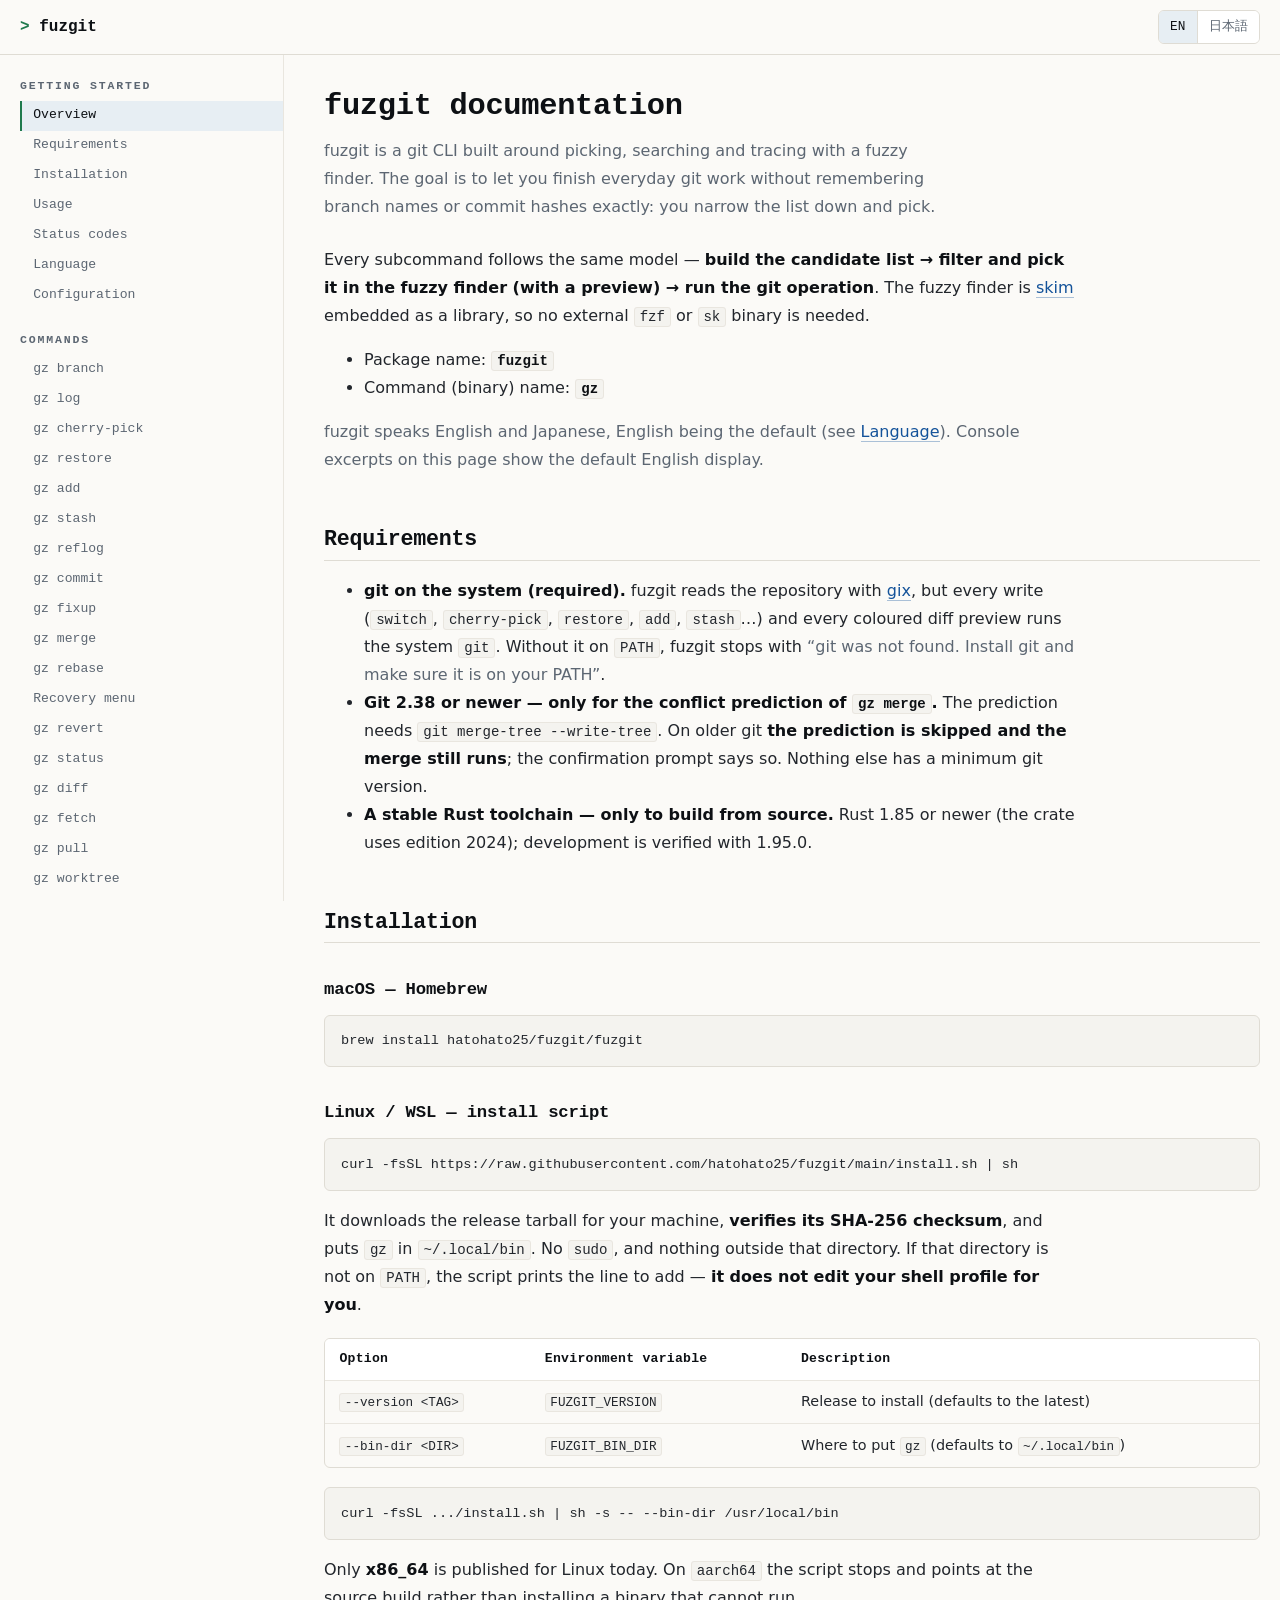
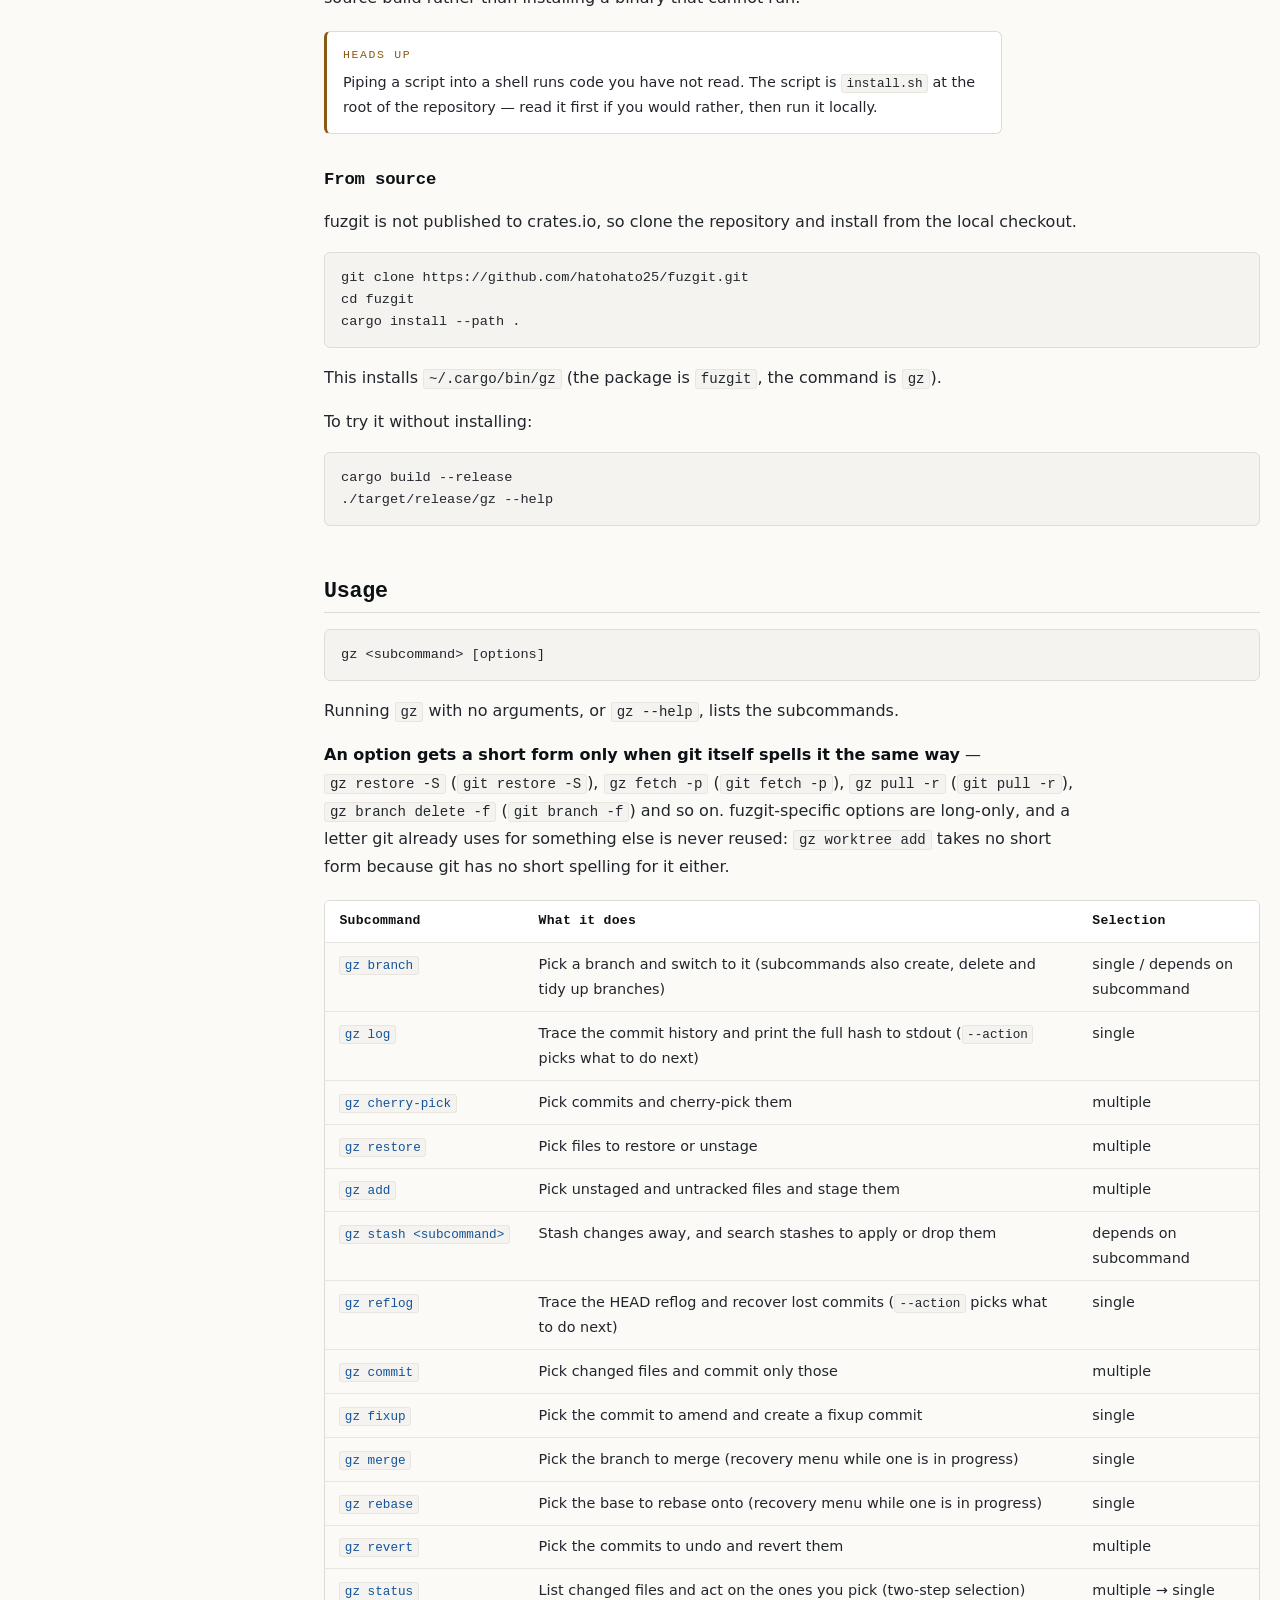
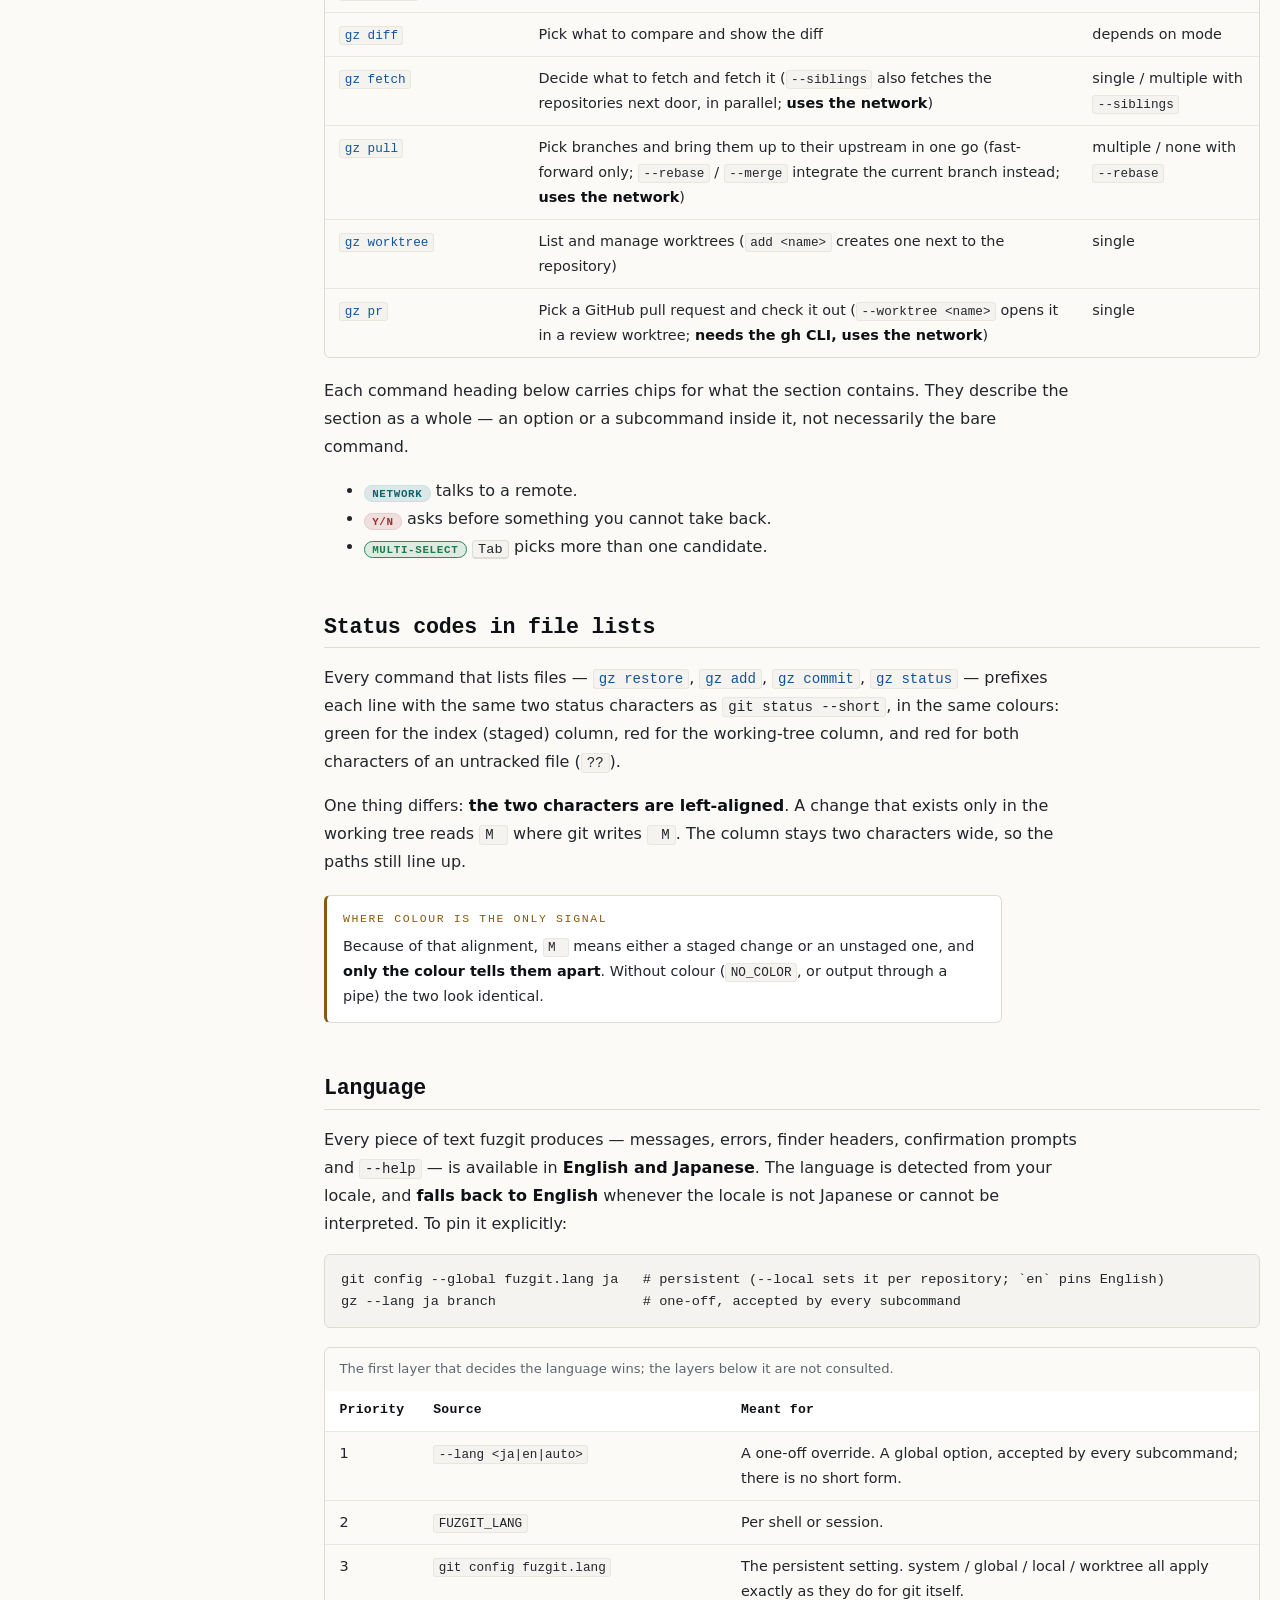
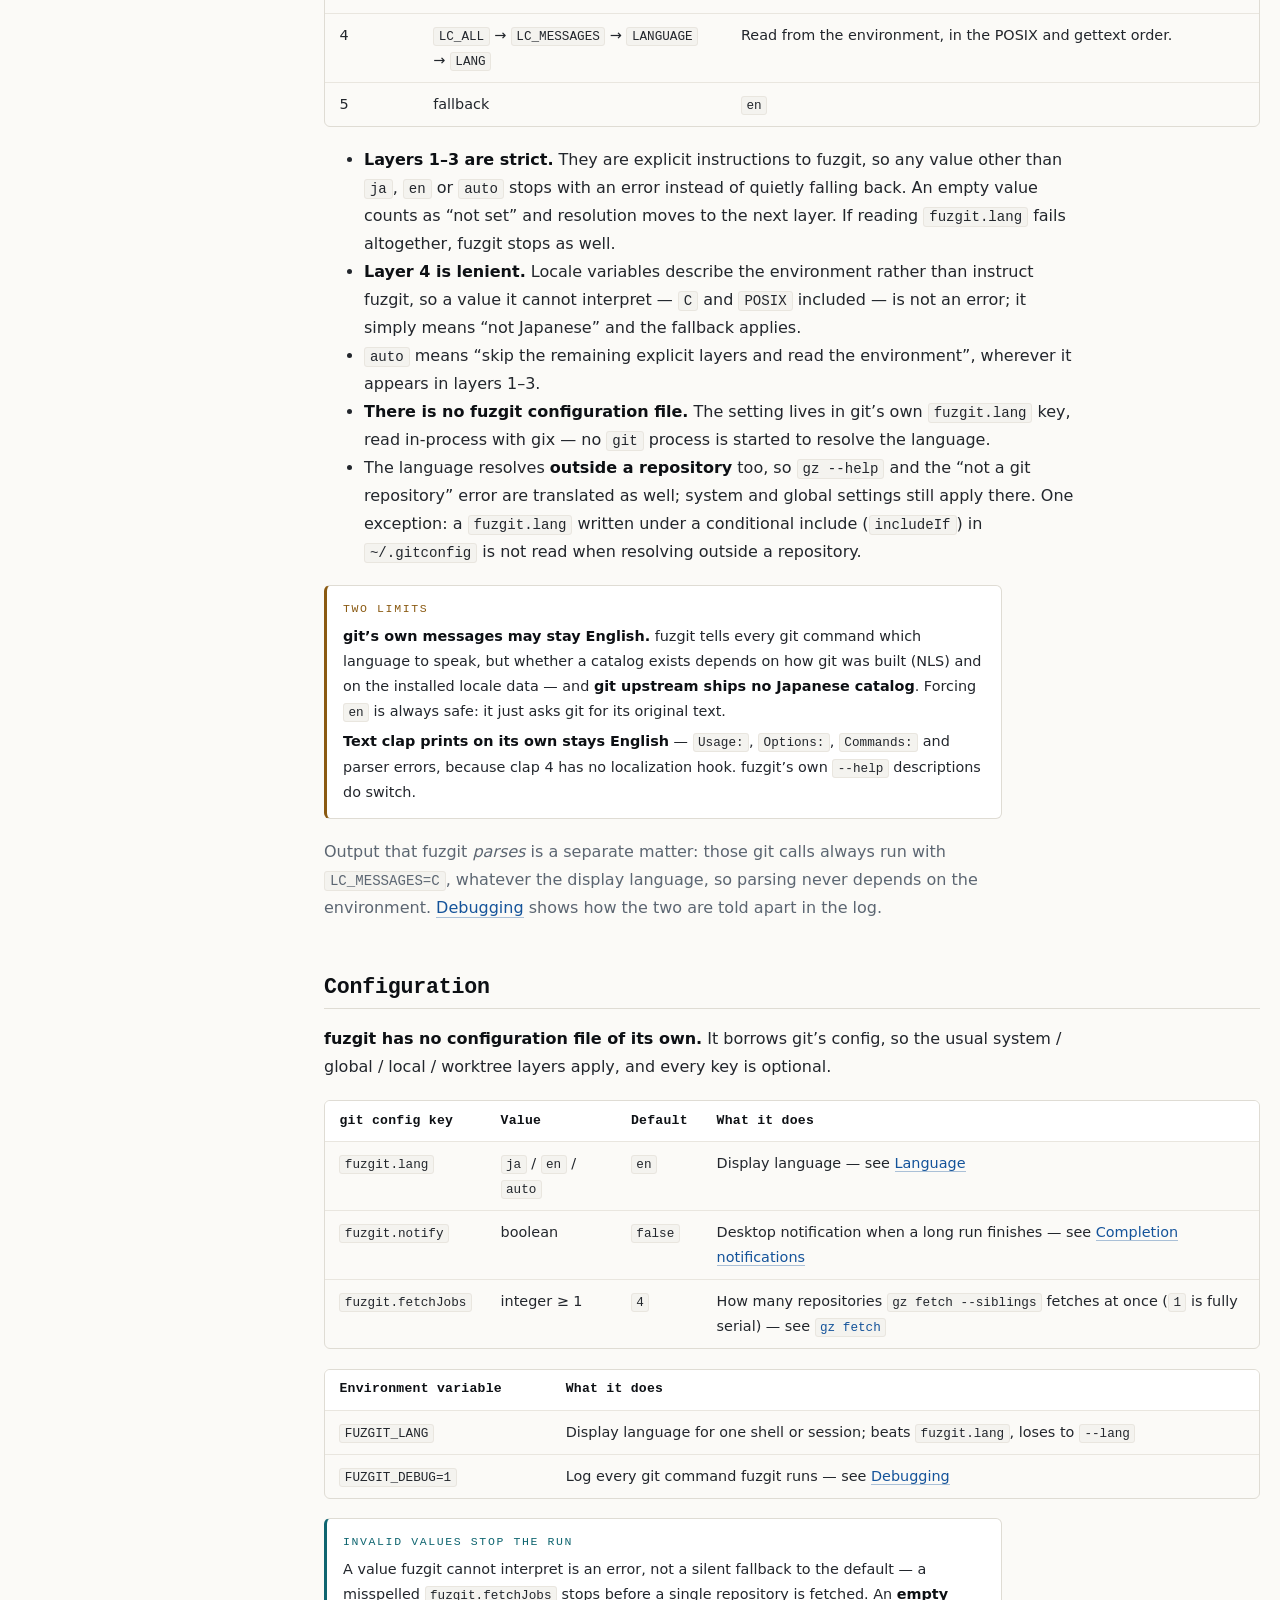
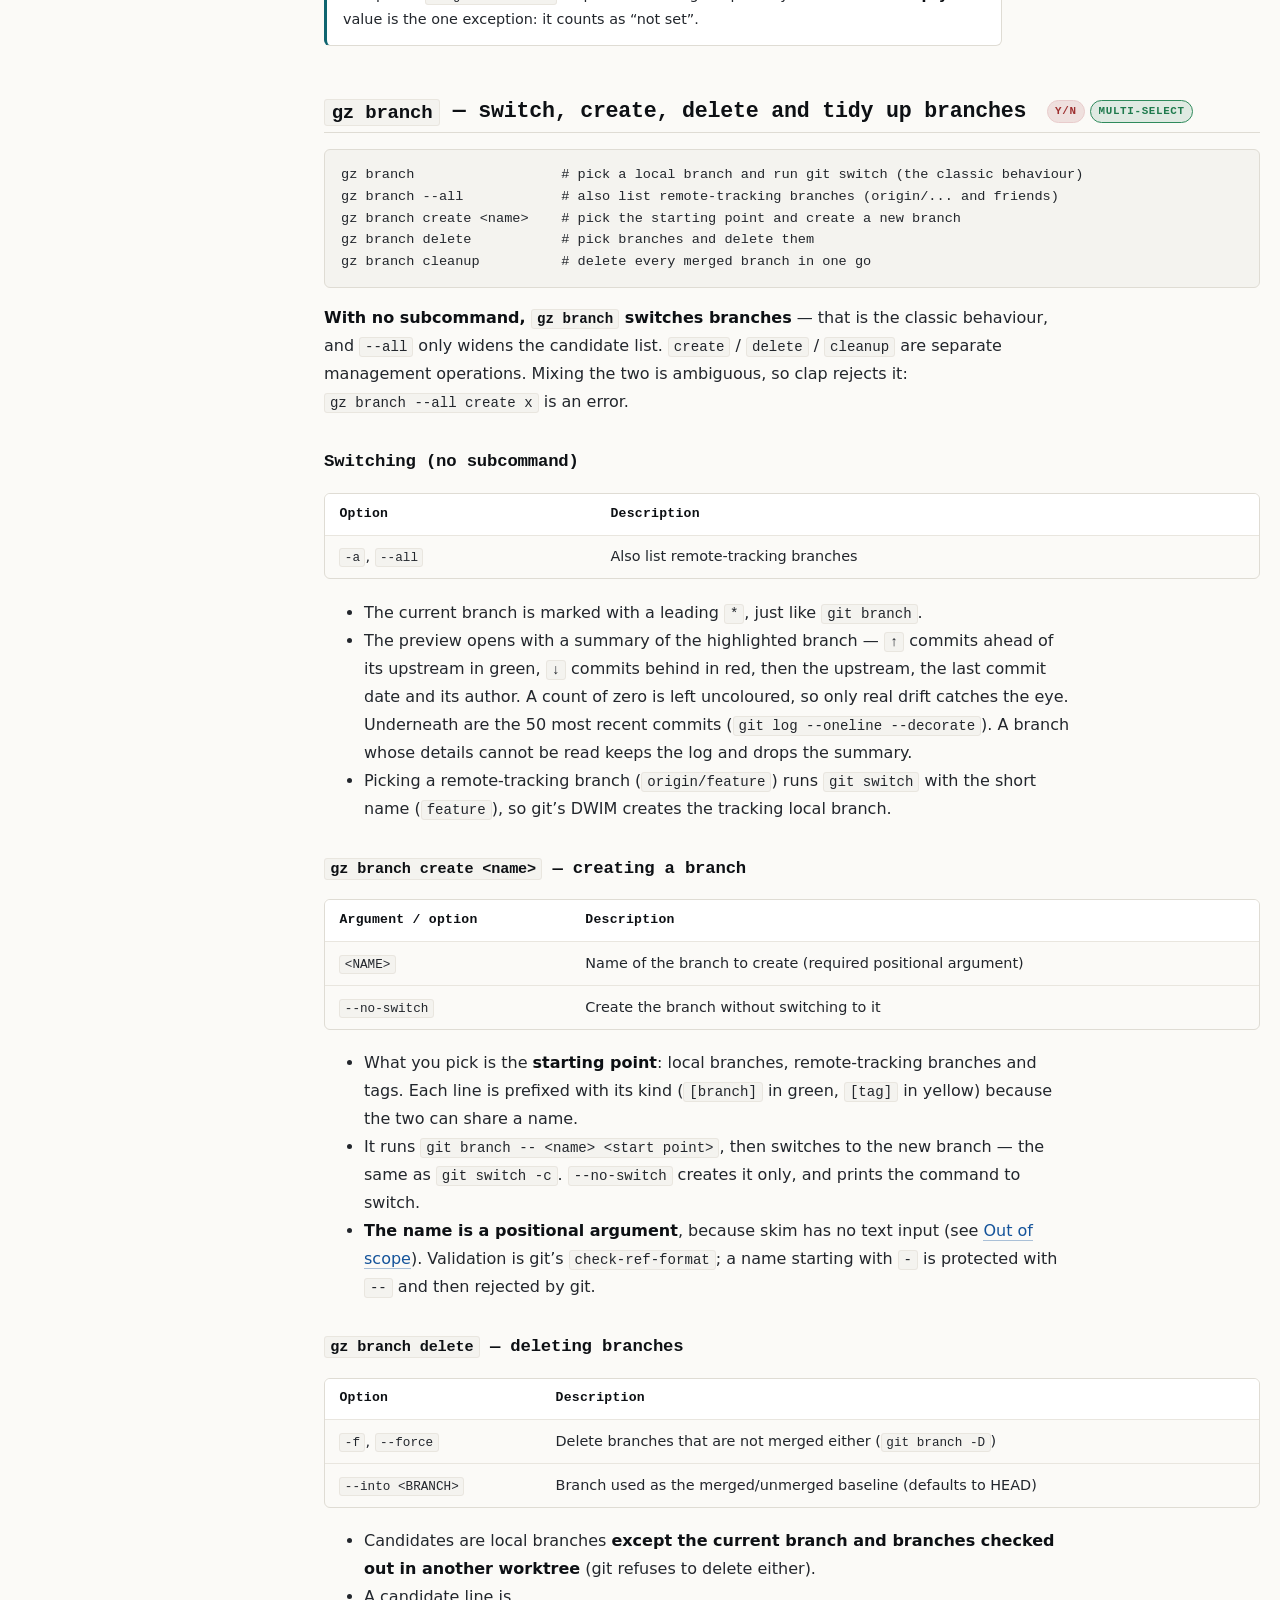
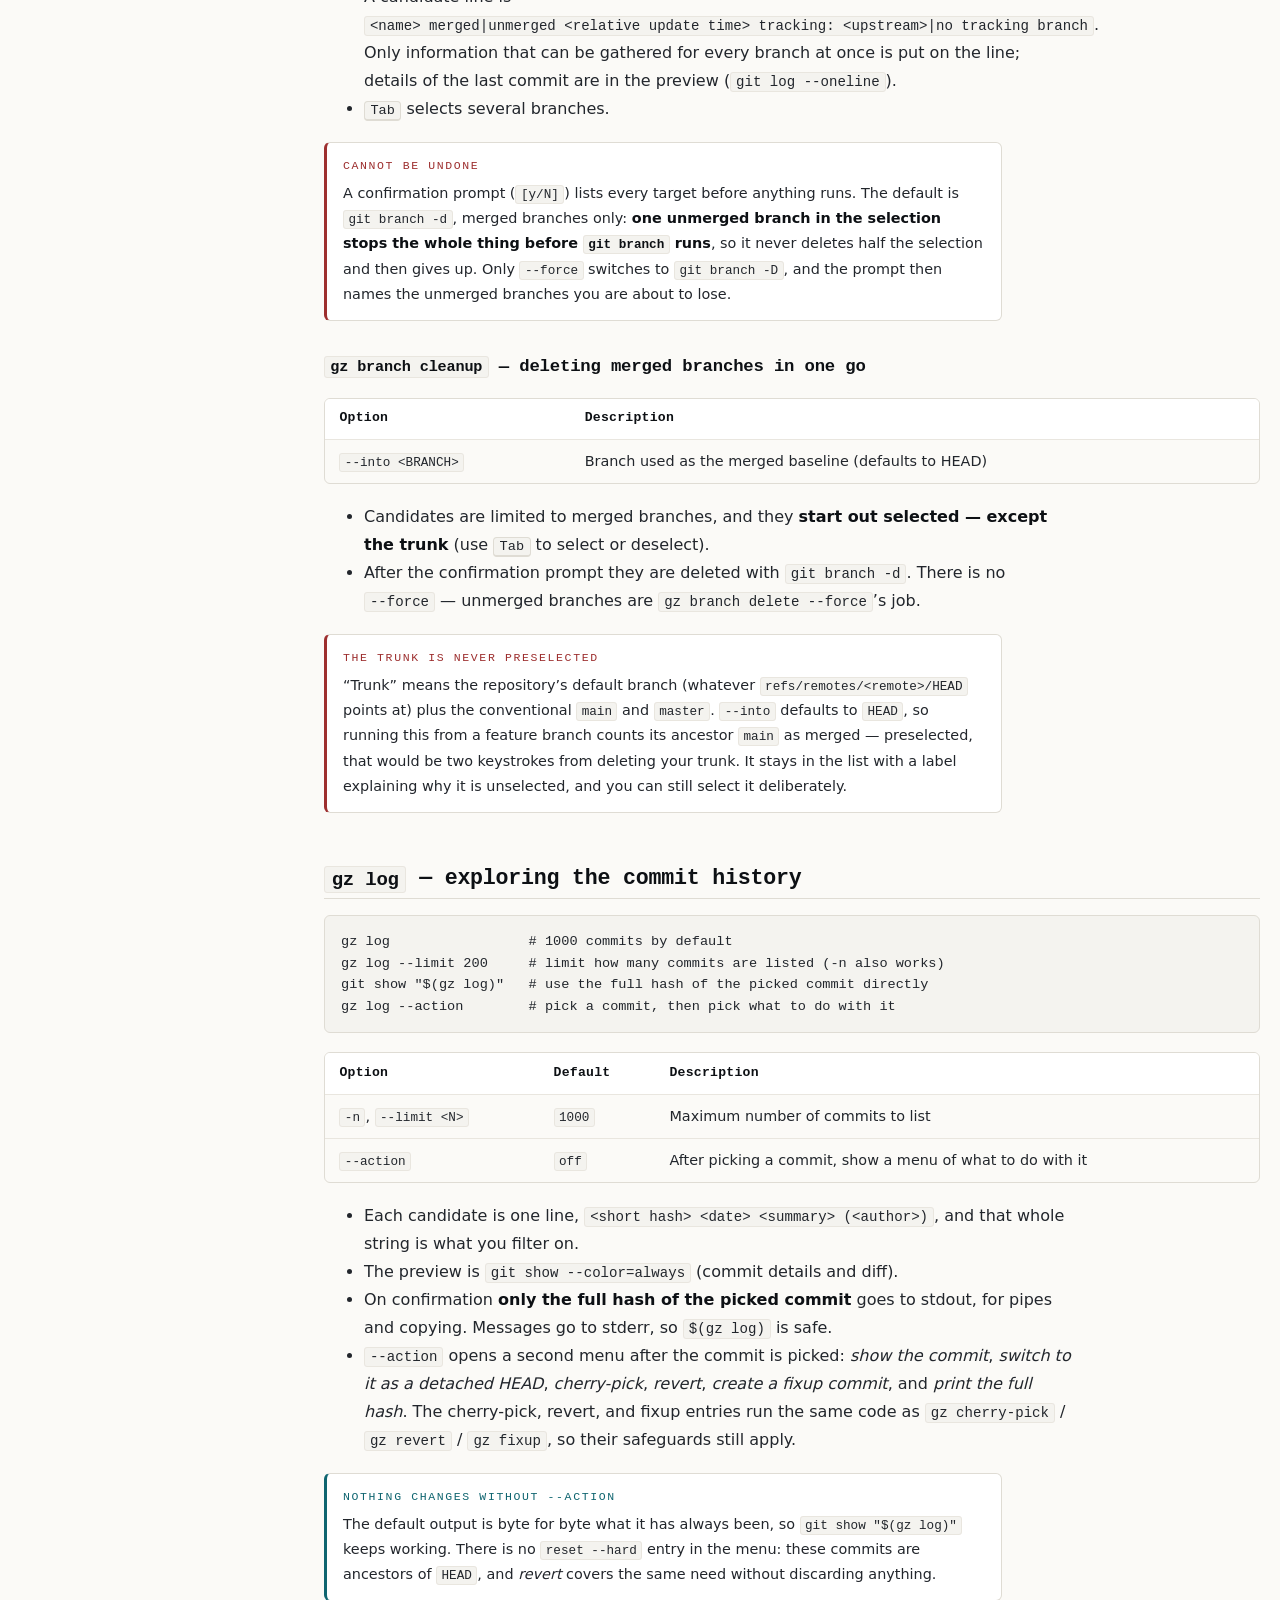
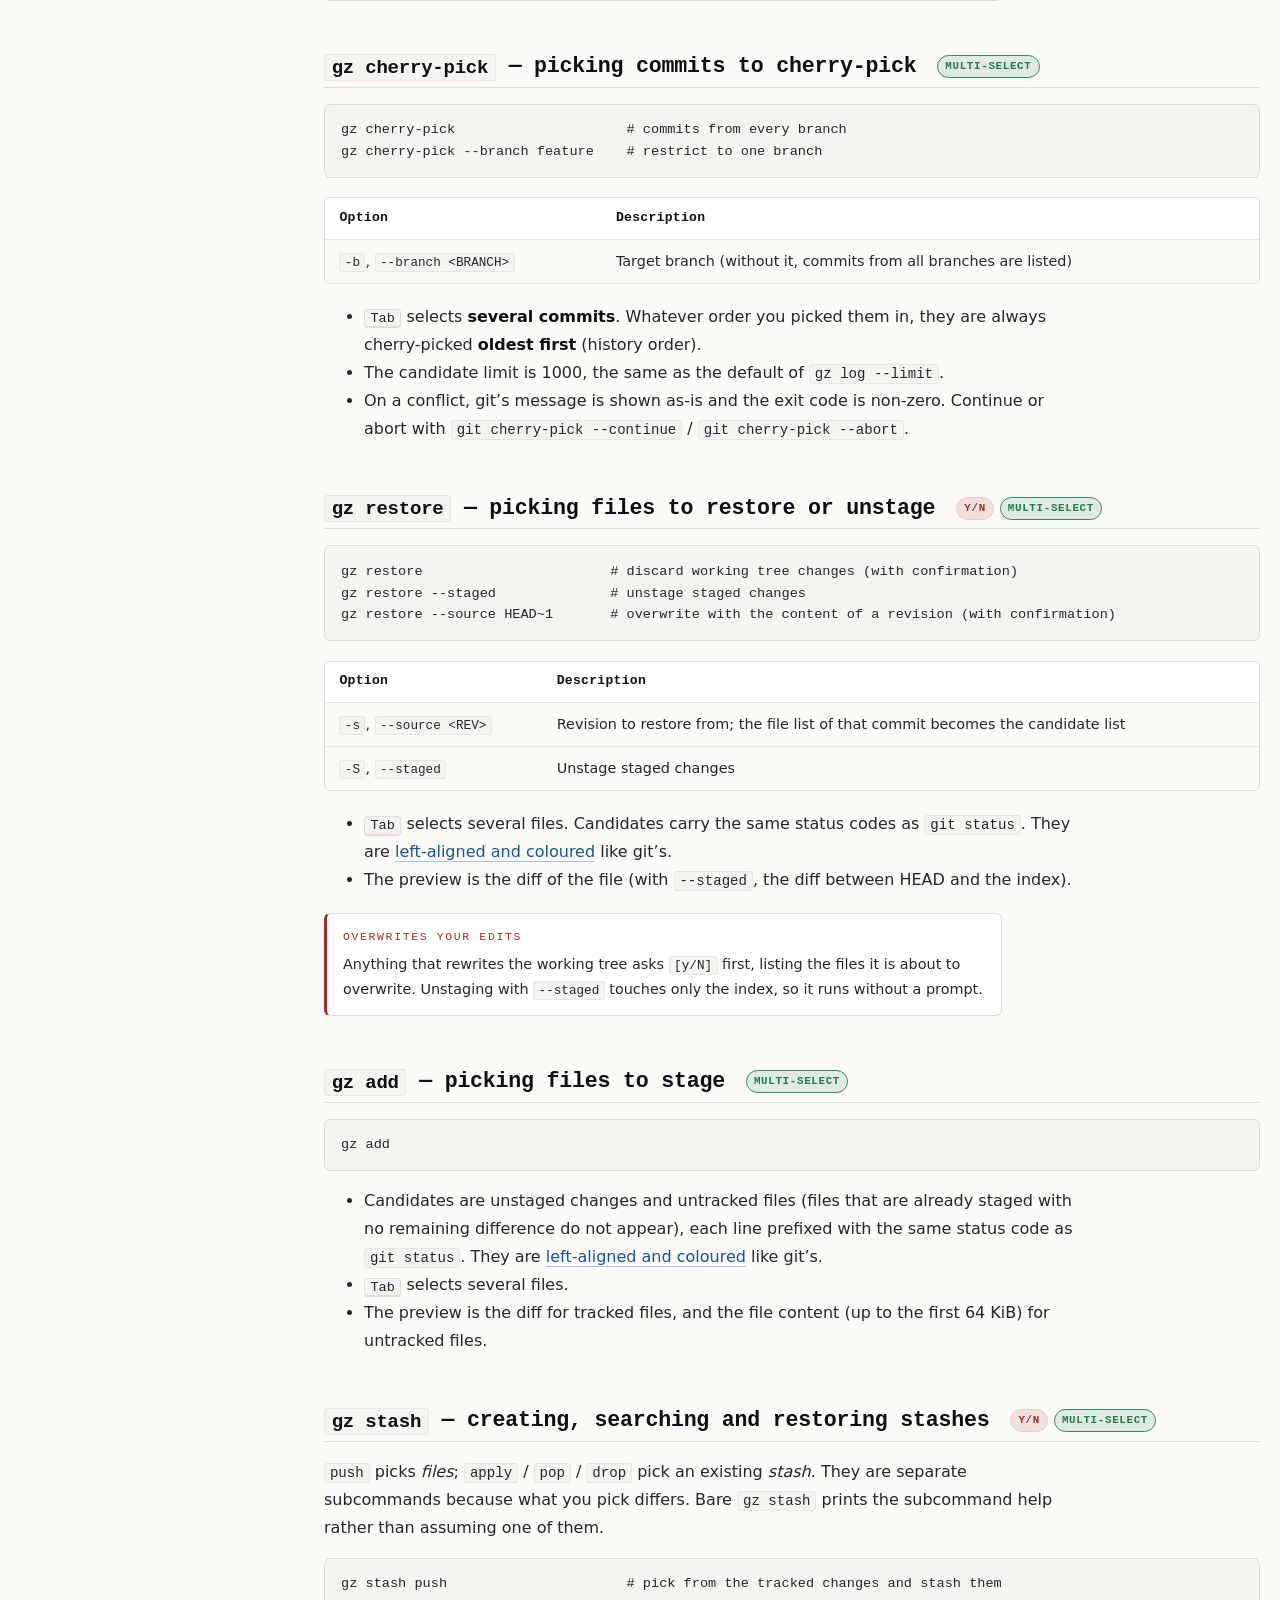
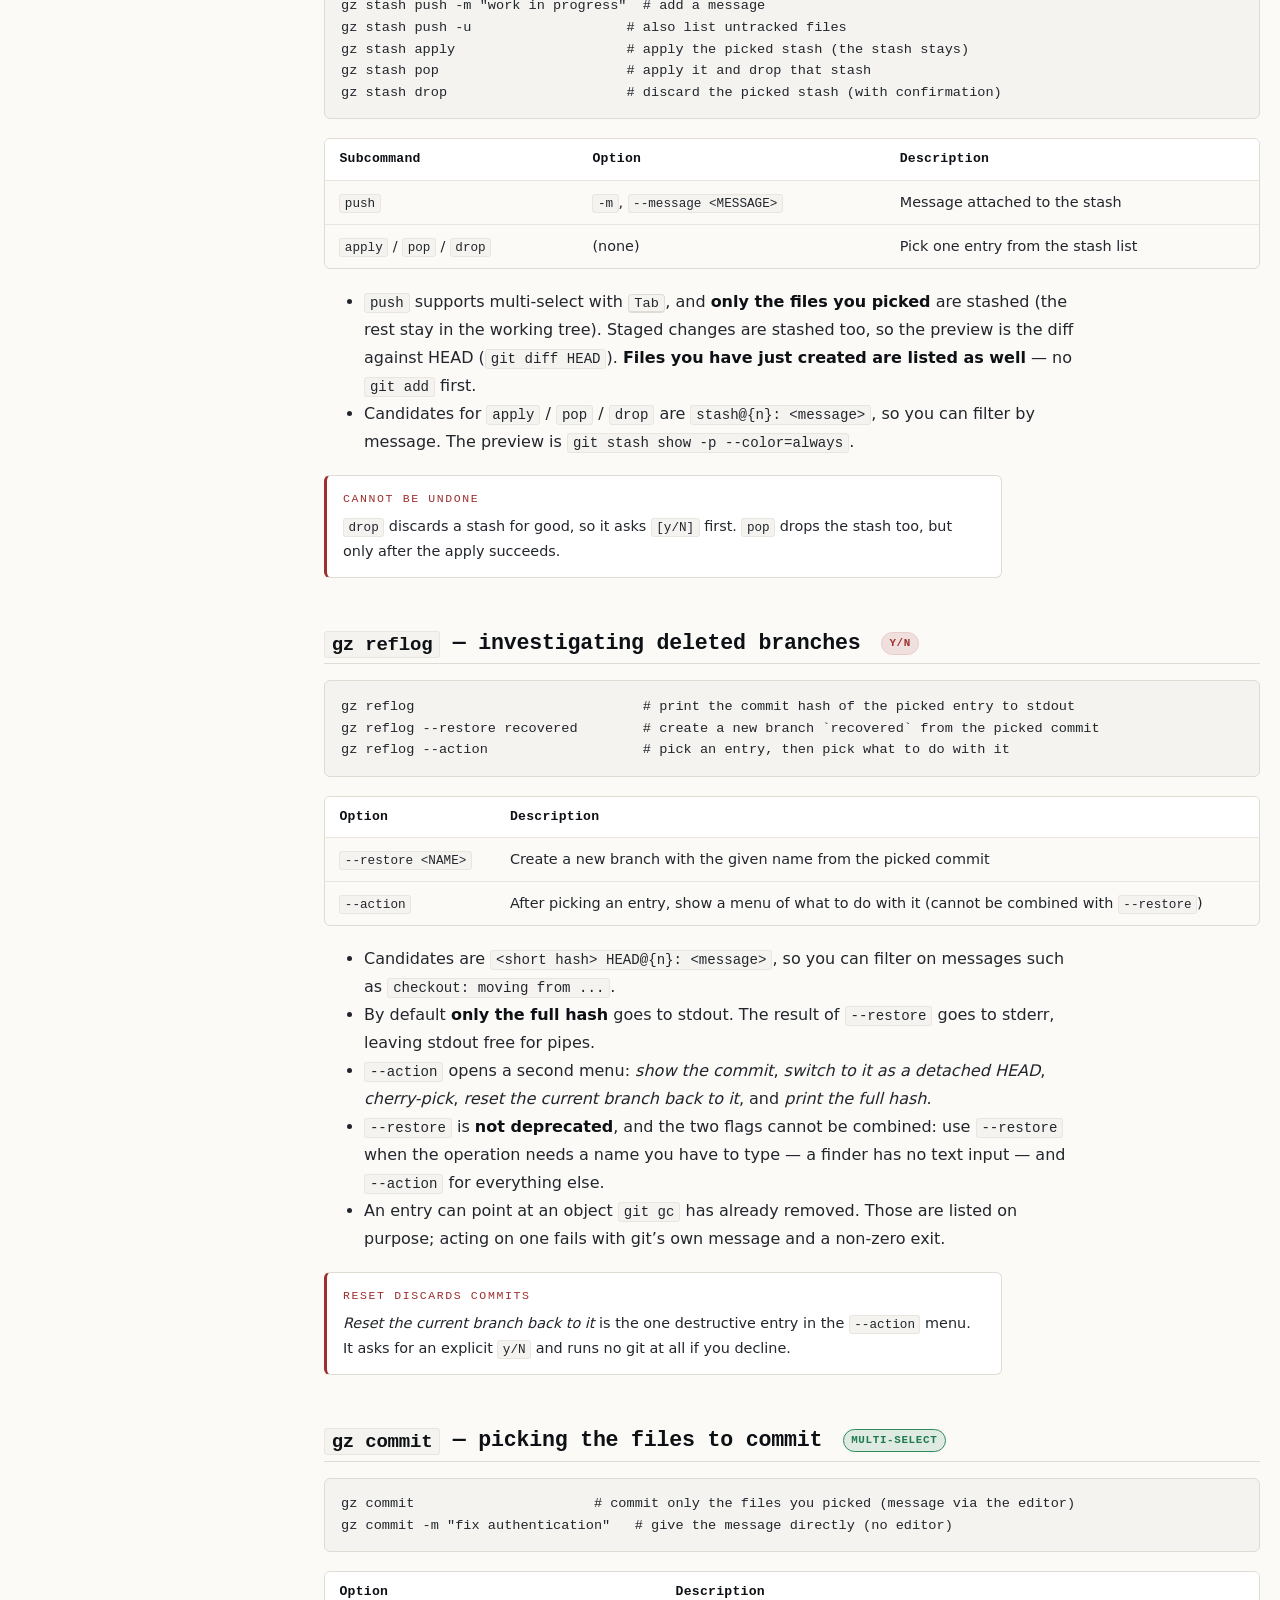
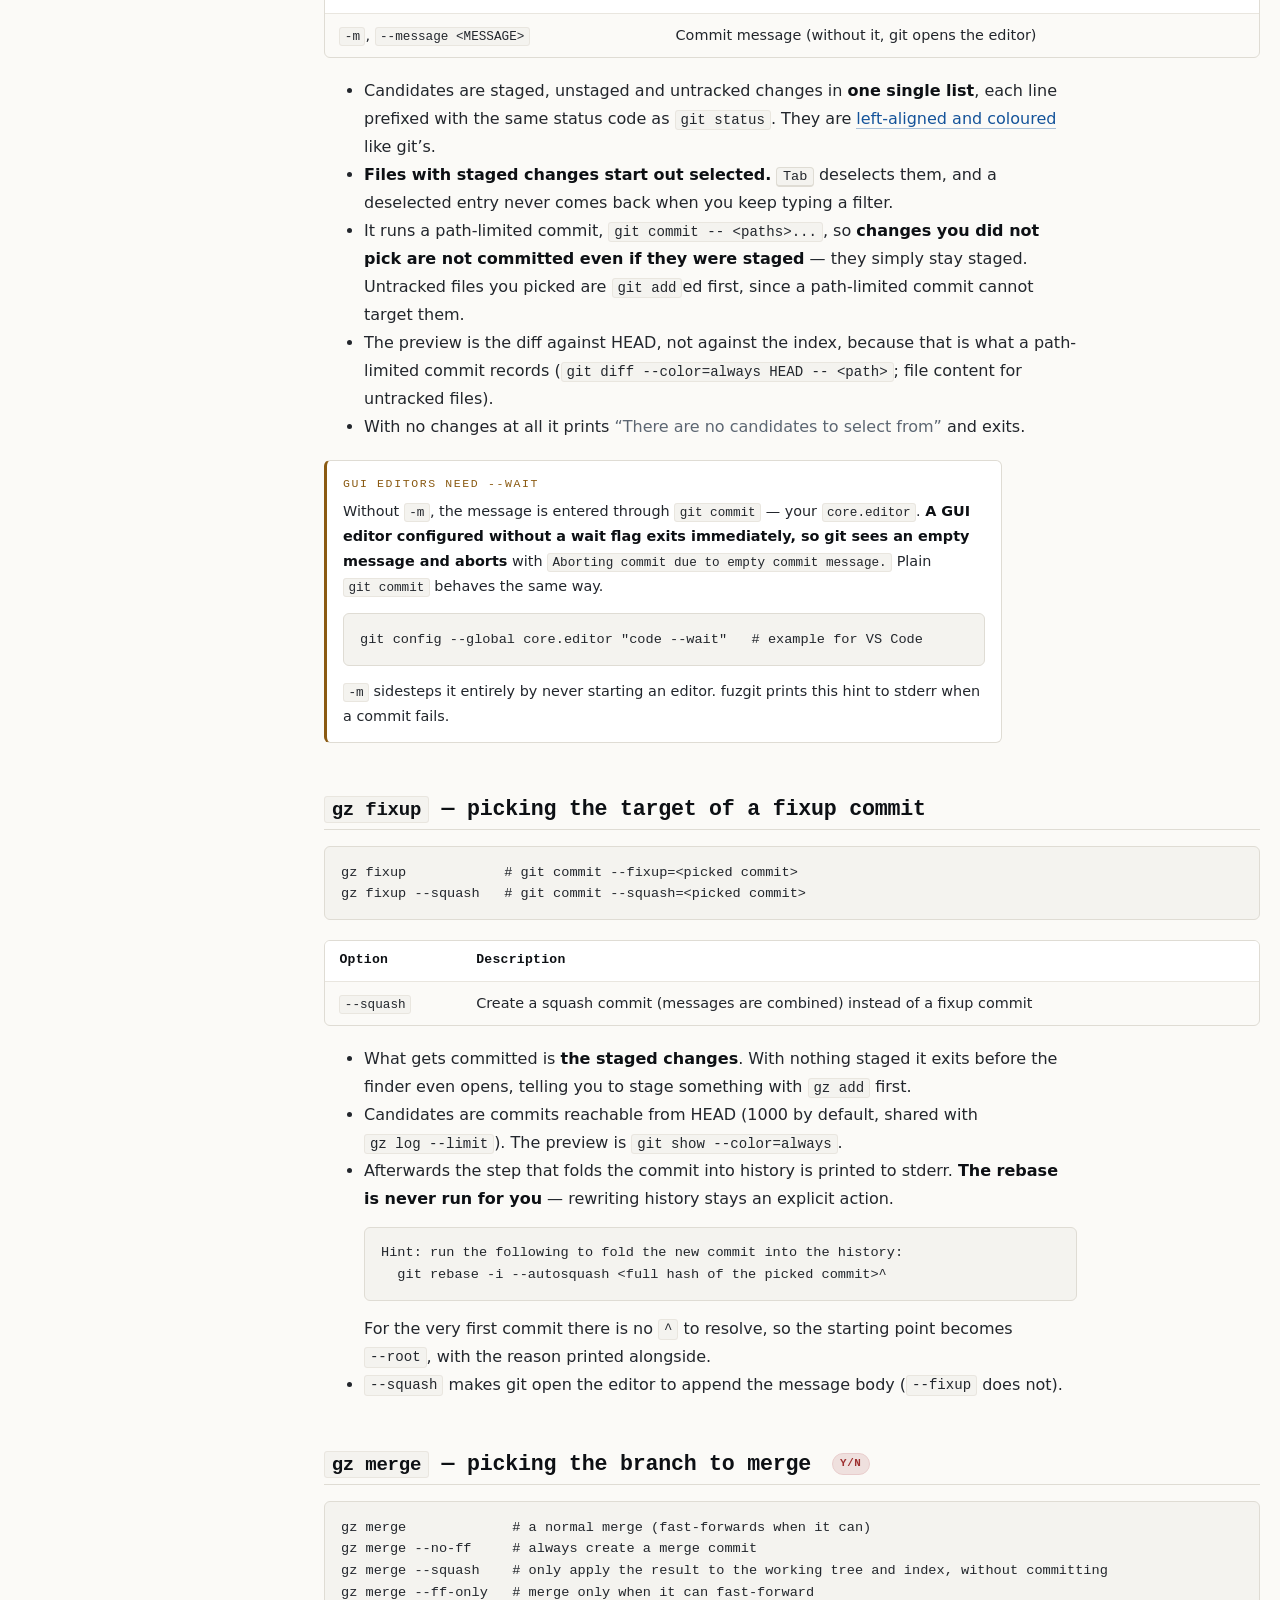
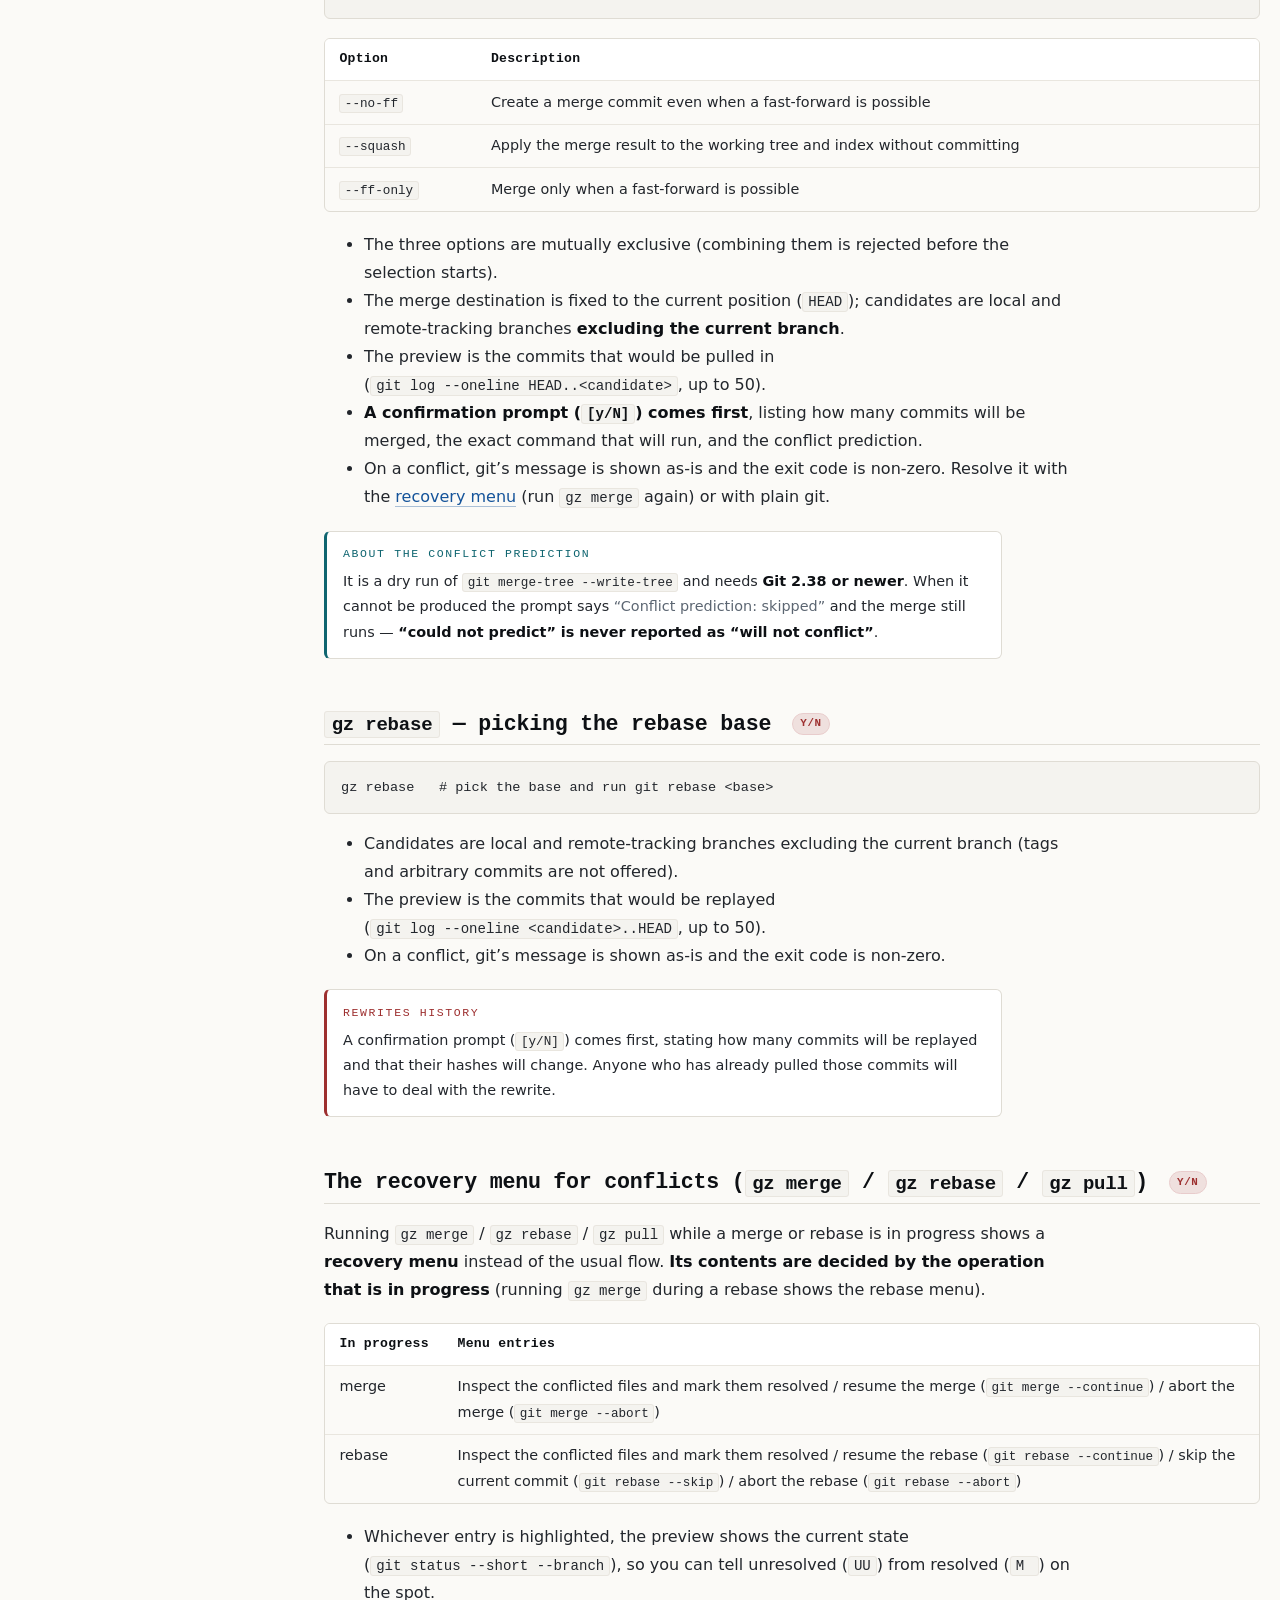
==== commit 0042c0bf: "mod feat: change gz stash push to be default -u option" ====
--- a/docs/docs.html
+++ b/docs/docs.html
@@ -1536,7 +1536,7 @@
                 <thead><tr><th scope="col">Subcommand</th><th scope="col">Option</th><th scope="col">Description</th></tr></thead>
                 <tbody>
                   <tr><td><code>push</code></td><td><code>-m</code>, <code>--message &lt;MESSAGE&gt;</code></td><td>Message attached to the stash</td></tr>
-                  <tr><td><code>push</code></td><td><code>-u</code>, <code>--include-untracked</code></td><td>Also list untracked files (by default only tracked changes)</td></tr>
+
                   <tr><td><code>apply</code> / <code>pop</code> / <code>drop</code></td><td>(none)</td><td>Pick one entry from the stash list</td></tr>
                 </tbody>
               </table>
@@ -1547,6 +1547,8 @@
                 <strong>only the files you picked</strong> are stashed (the rest
                 stay in the working tree). Staged changes are stashed too, so the
                 preview is the diff against HEAD (<code>git diff HEAD</code>).
+                <strong>Files you have just created are listed as well</strong>
+                &mdash; no <code>git add</code> first.
               </li>
               <li>
                 Candidates for <code>apply</code> / <code>pop</code> /
@@ -1582,7 +1584,7 @@
                 <thead><tr><th scope="col">サブコマンド</th><th scope="col">オプション</th><th scope="col">説明</th></tr></thead>
                 <tbody>
                   <tr><td><code>push</code></td><td><code>-m</code>, <code>--message &lt;MESSAGE&gt;</code></td><td>stash に付けるメッセージ</td></tr>
-                  <tr><td><code>push</code></td><td><code>-u</code>, <code>--include-untracked</code></td><td>未追跡ファイルも候補に含める（既定は追跡済みの変更のみ）</td></tr>
+
                   <tr><td><code>apply</code> / <code>pop</code> / <code>drop</code></td><td>（なし）</td><td>stash 一覧から 1 件選ぶ</td></tr>
                 </tbody>
               </table>
@@ -1592,6 +1594,8 @@
                 <code>push</code> は <kbd>Tab</kbd> で複数選択でき、<strong>選んだファイルだけ</strong>が
                 退避されます（選ばなかった変更は作業ツリーに残ります）。ステージ済みの変更も
                 退避対象になるため、プレビューは HEAD との差分（<code>git diff HEAD</code>）です。
+                <strong>作ったばかりのファイルも候補に並びます</strong>（先に
+                <code>git add</code> する必要はありません）。
               </li>
               <li>
                 <code>apply</code> / <code>pop</code> / <code>drop</code> の候補は
@@ -3539,7 +3543,6 @@
           </div>
         </section>
 
-        <!-- TODO: 操作の様子を収めた図をここへ入れる -->
         <section id="pr">
           <h2>
             <span lang="en"><code>gz pr</code> &mdash; picking a pull request to check out</span>
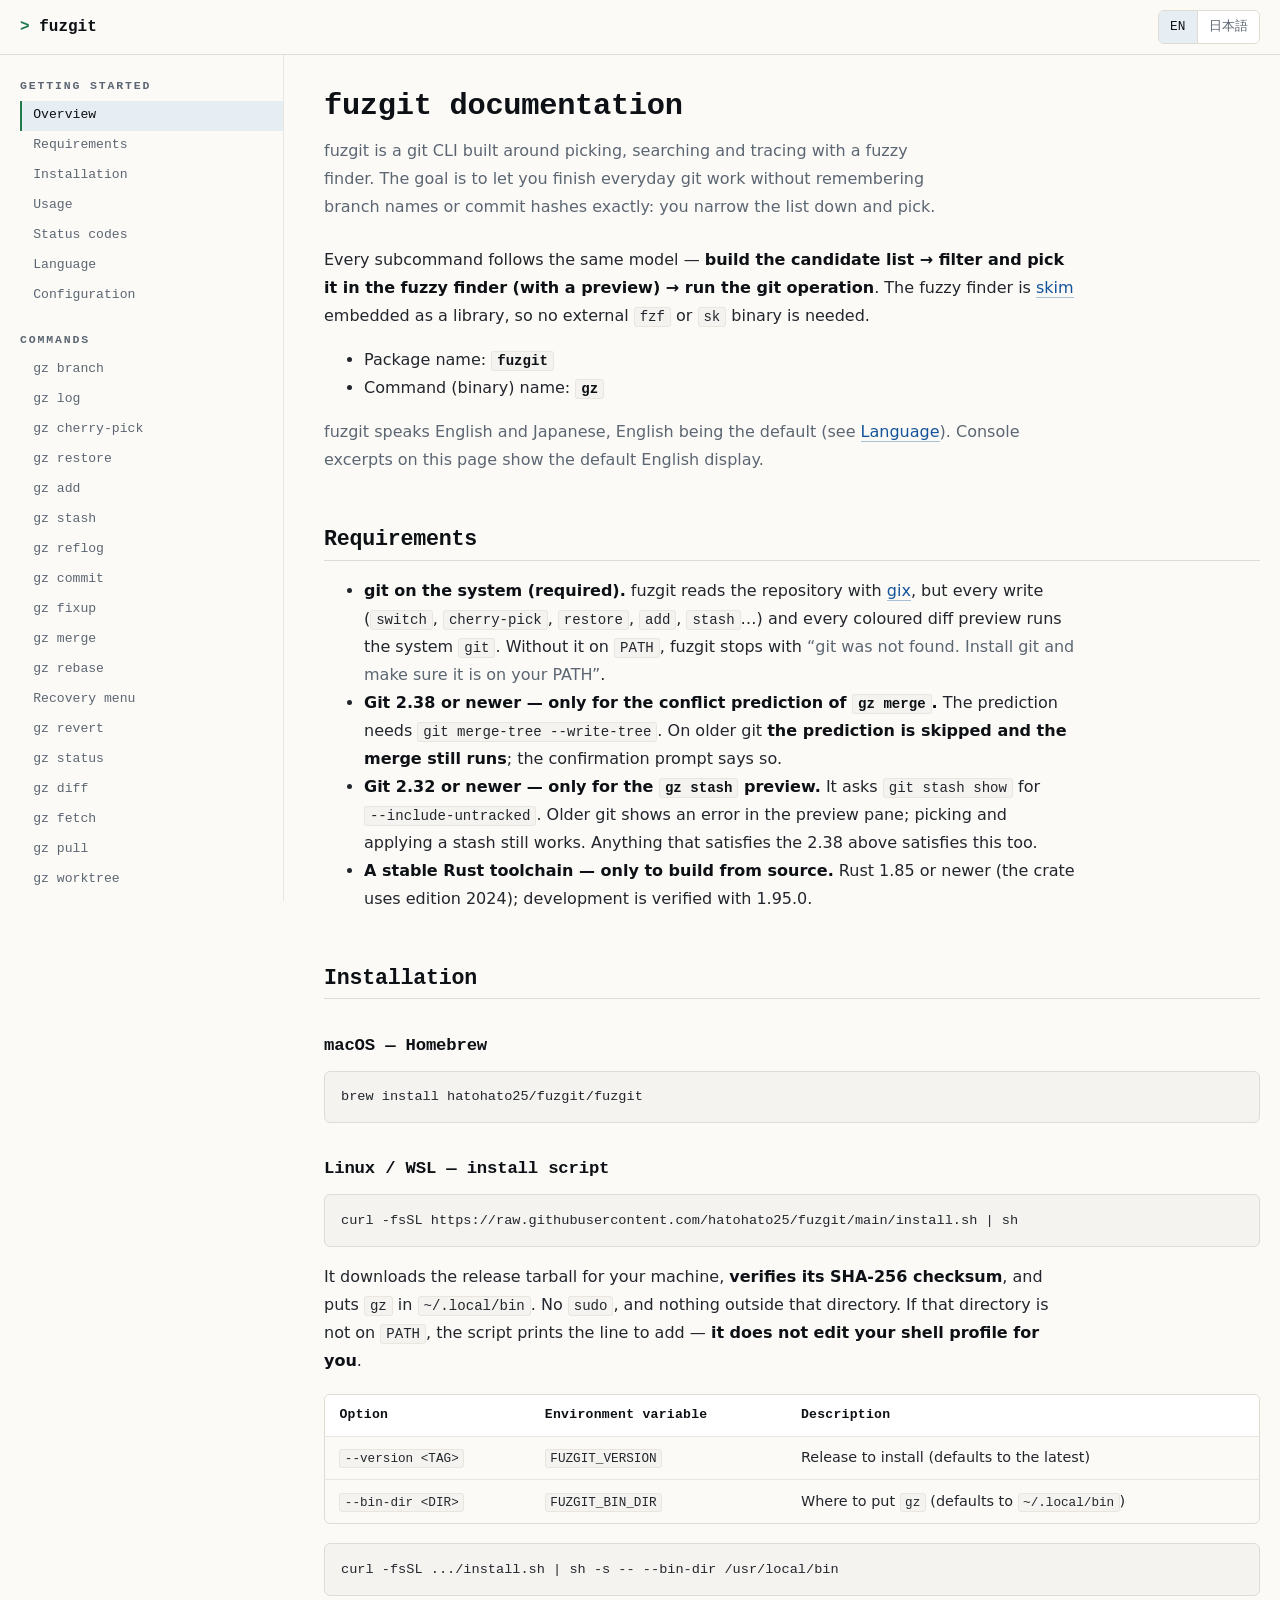
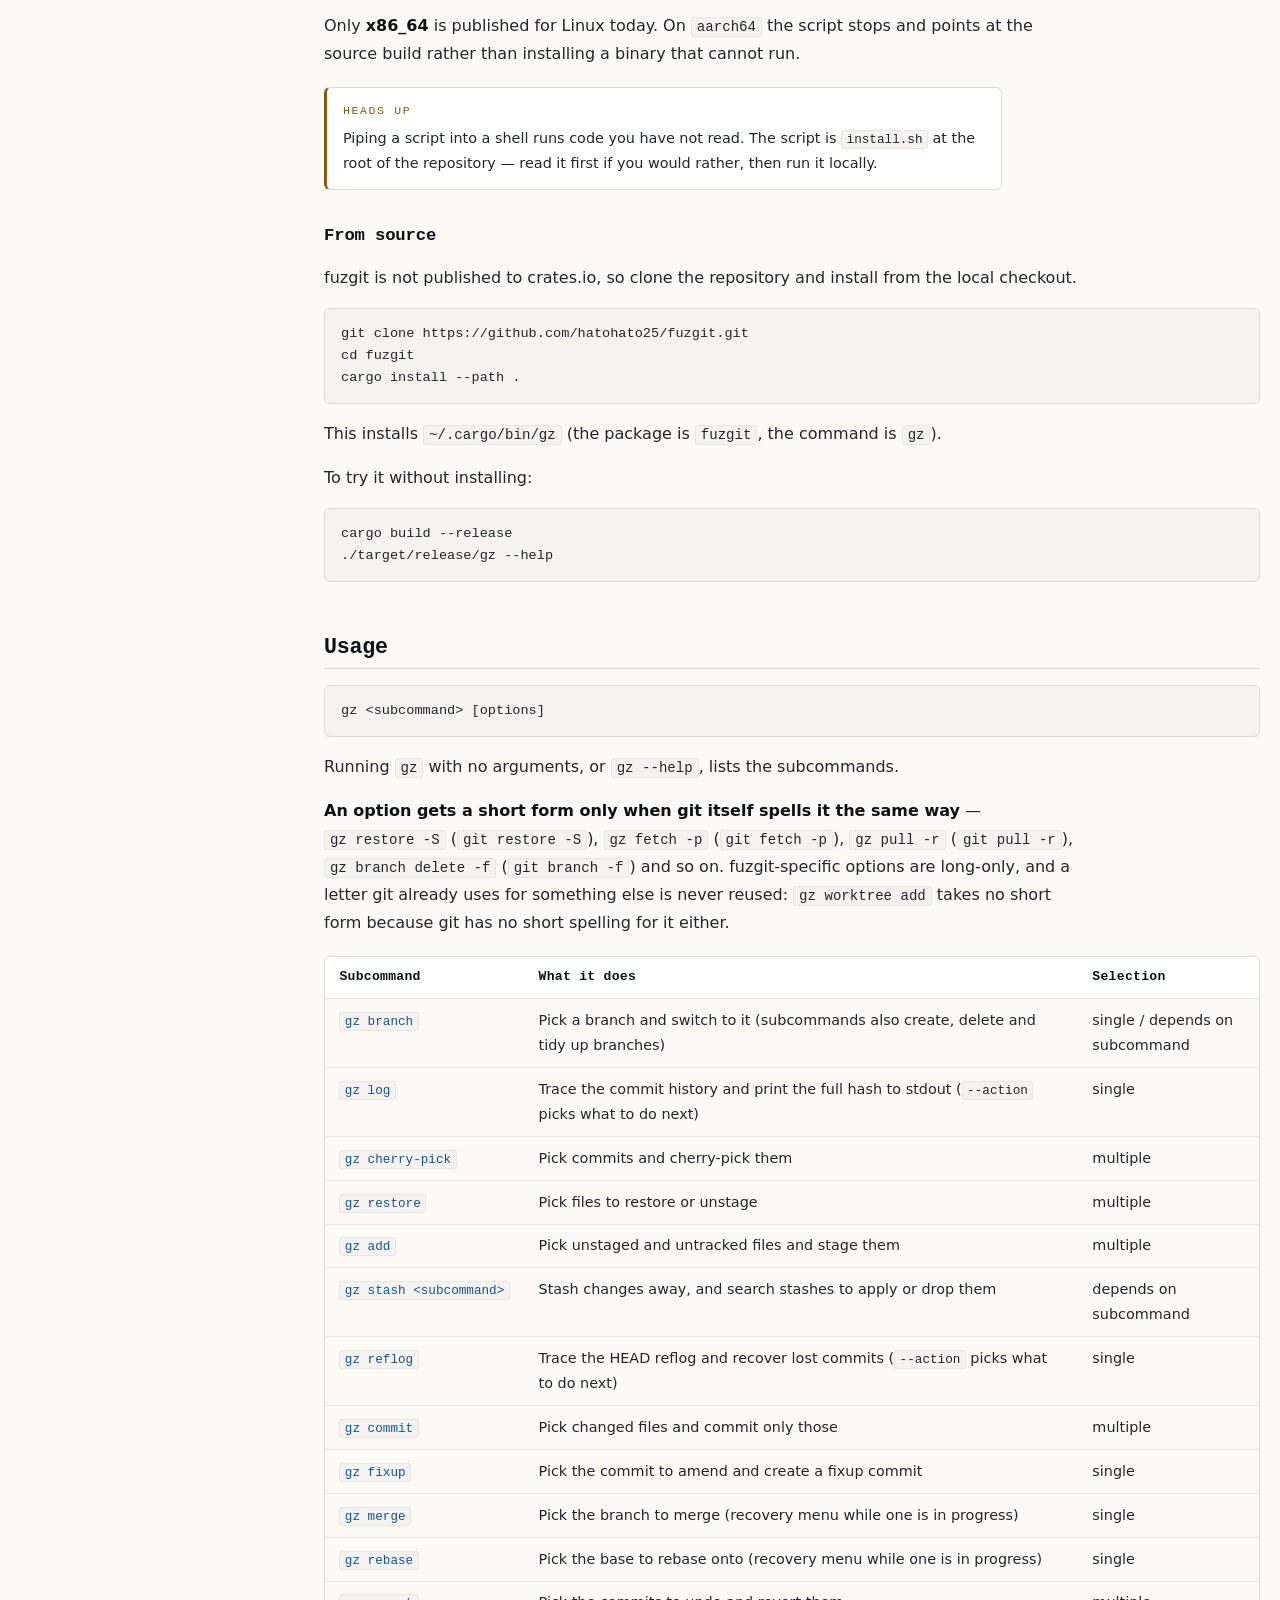
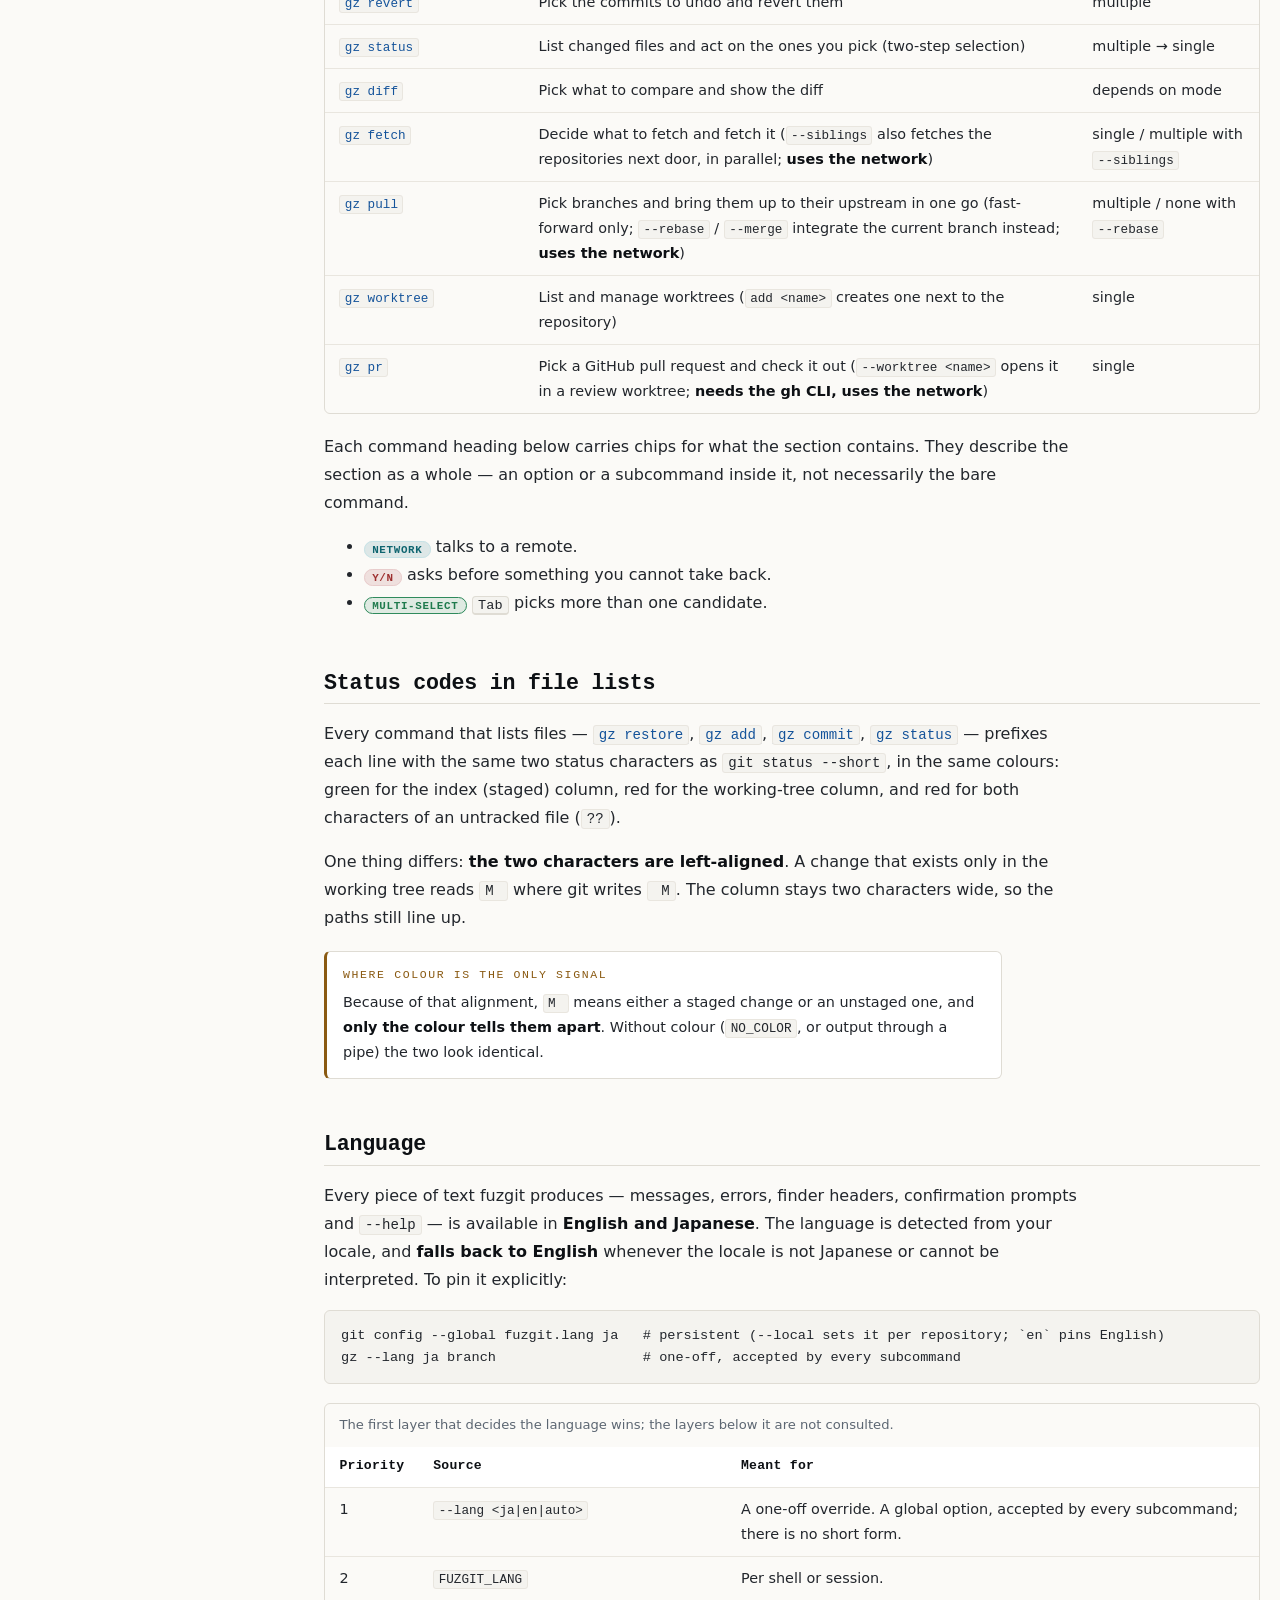
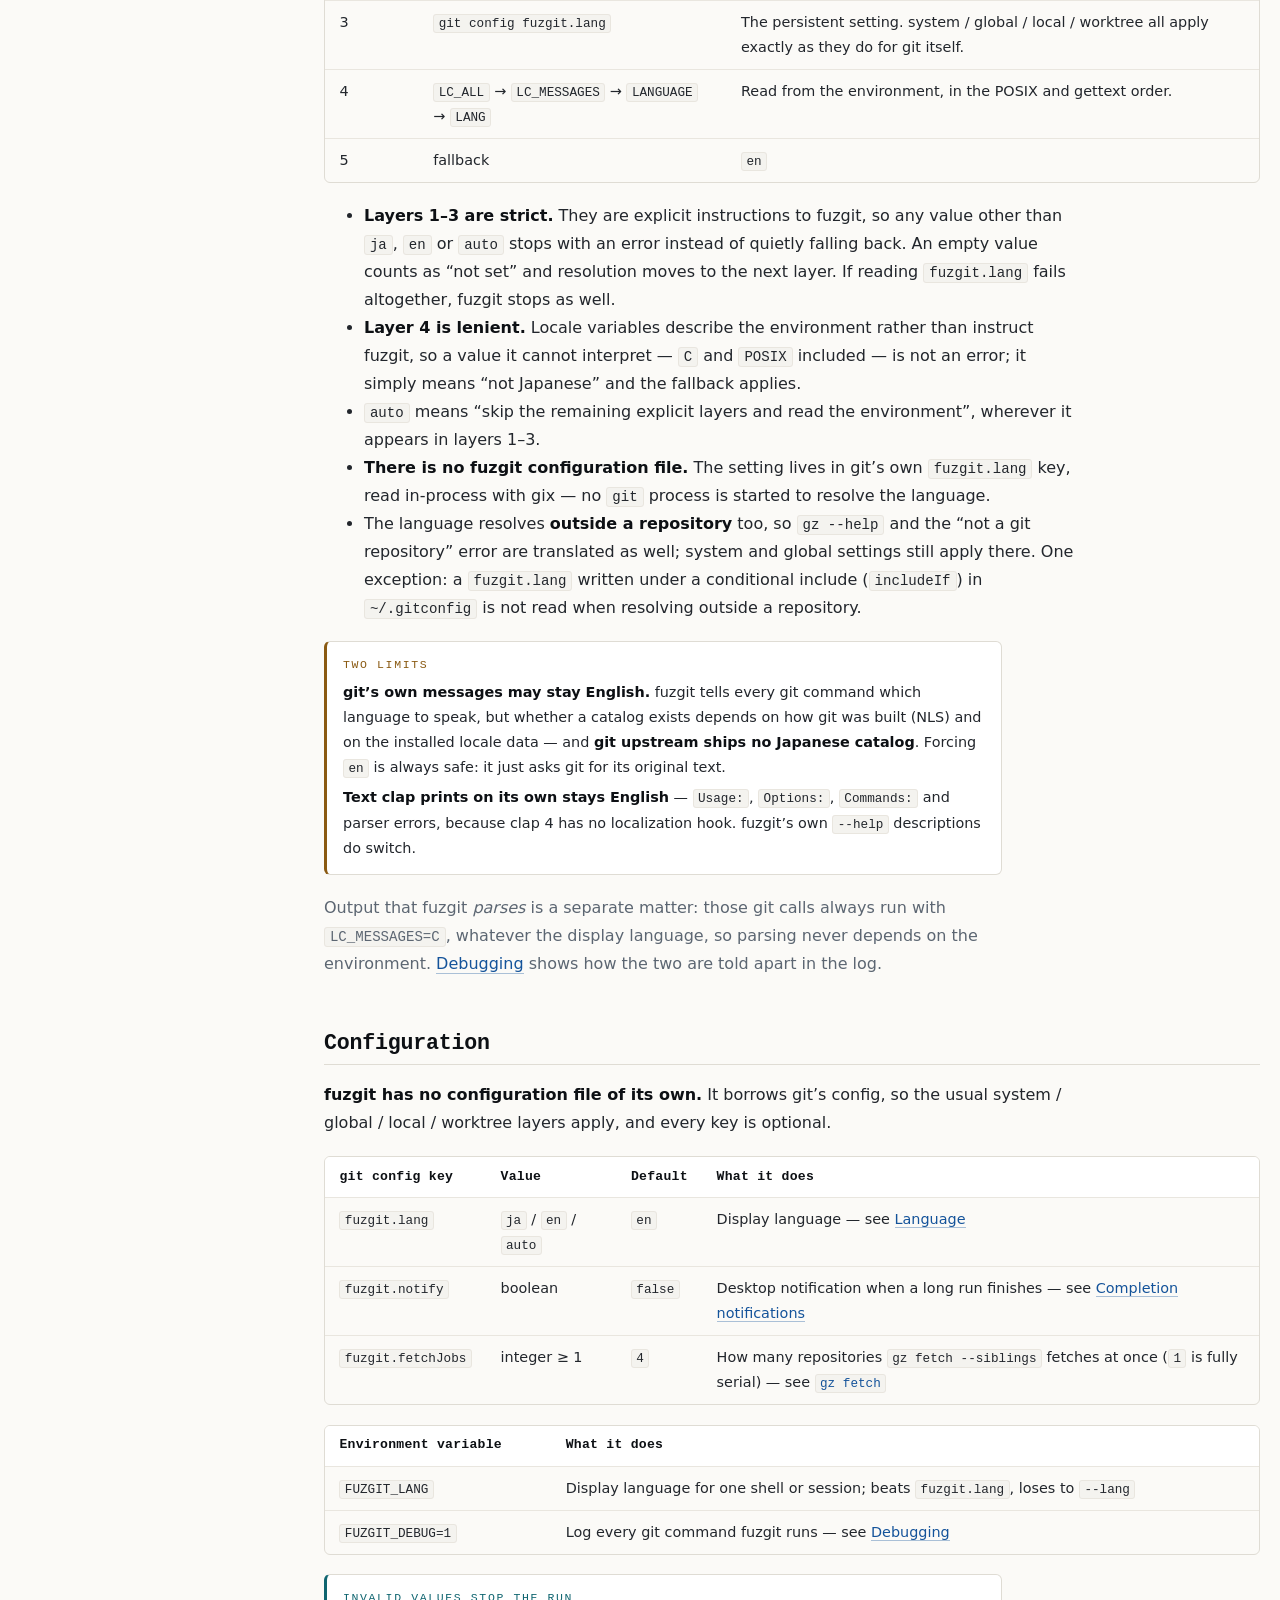
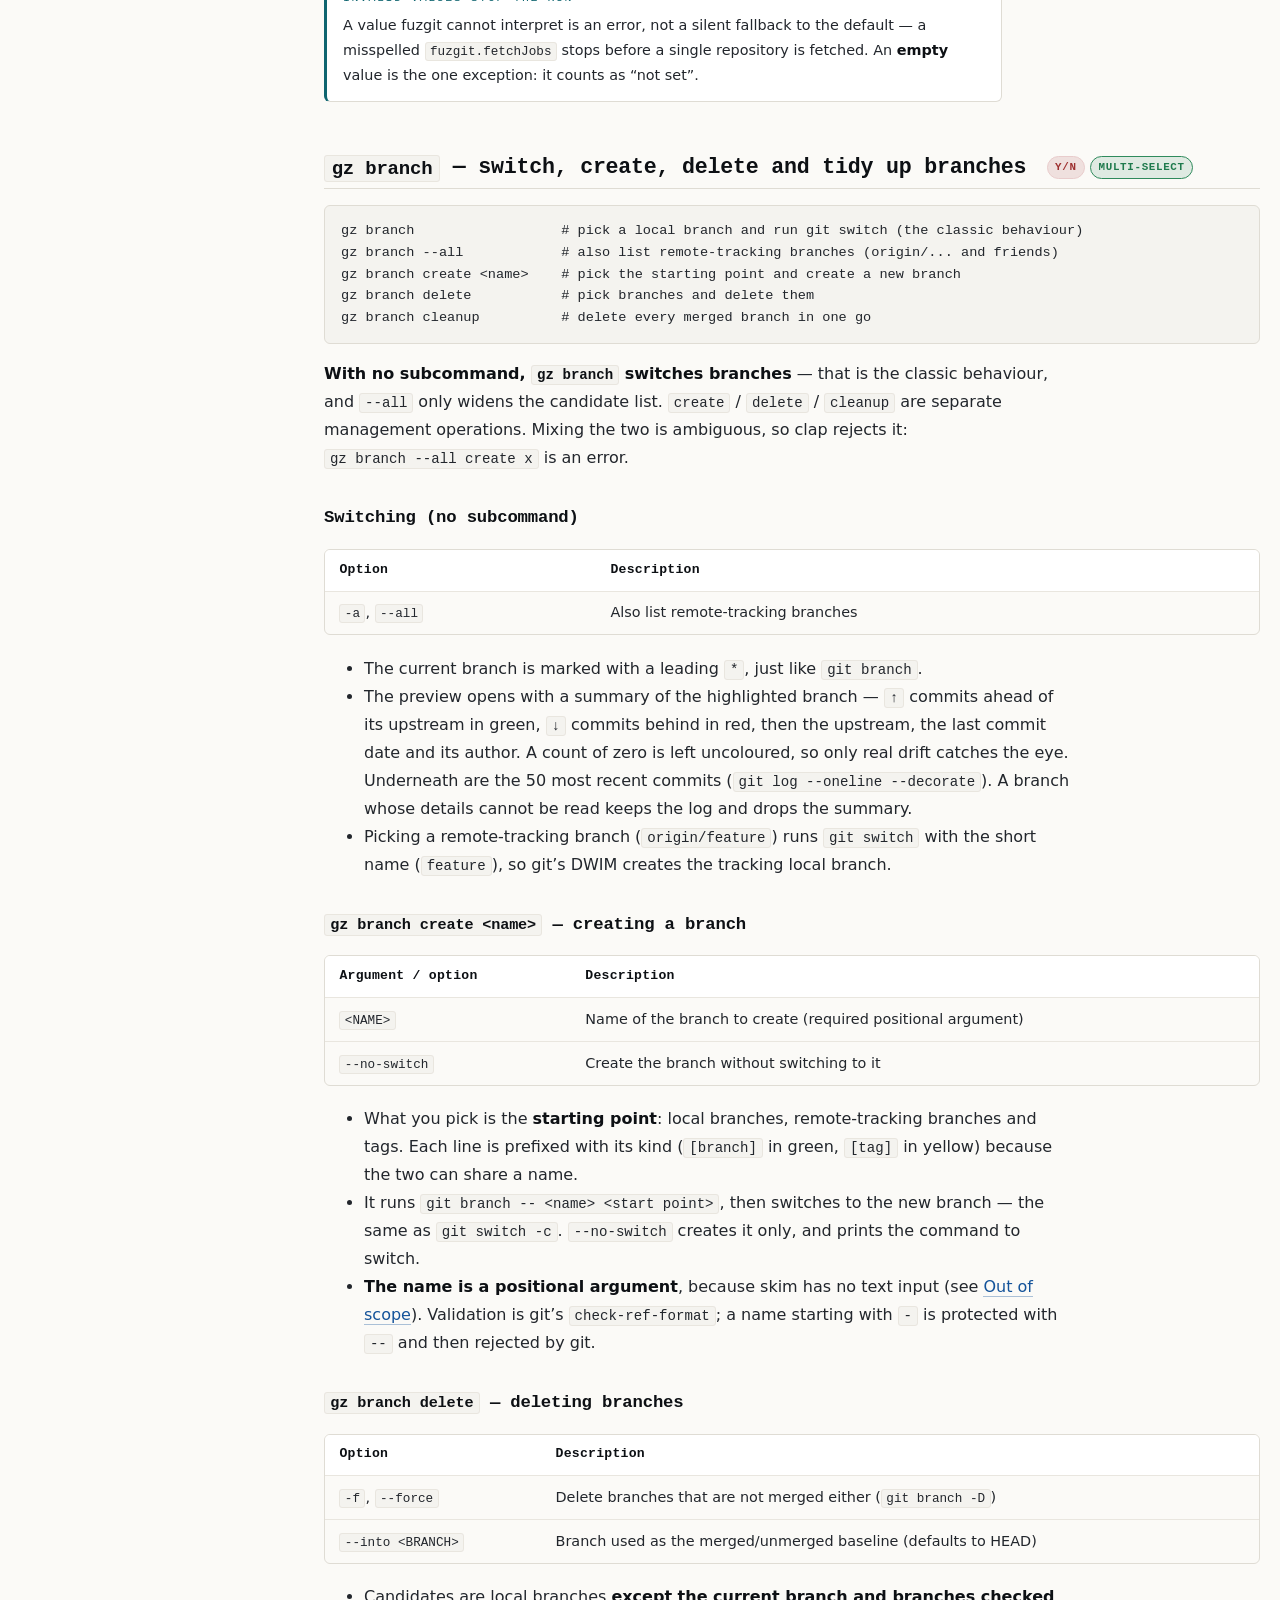
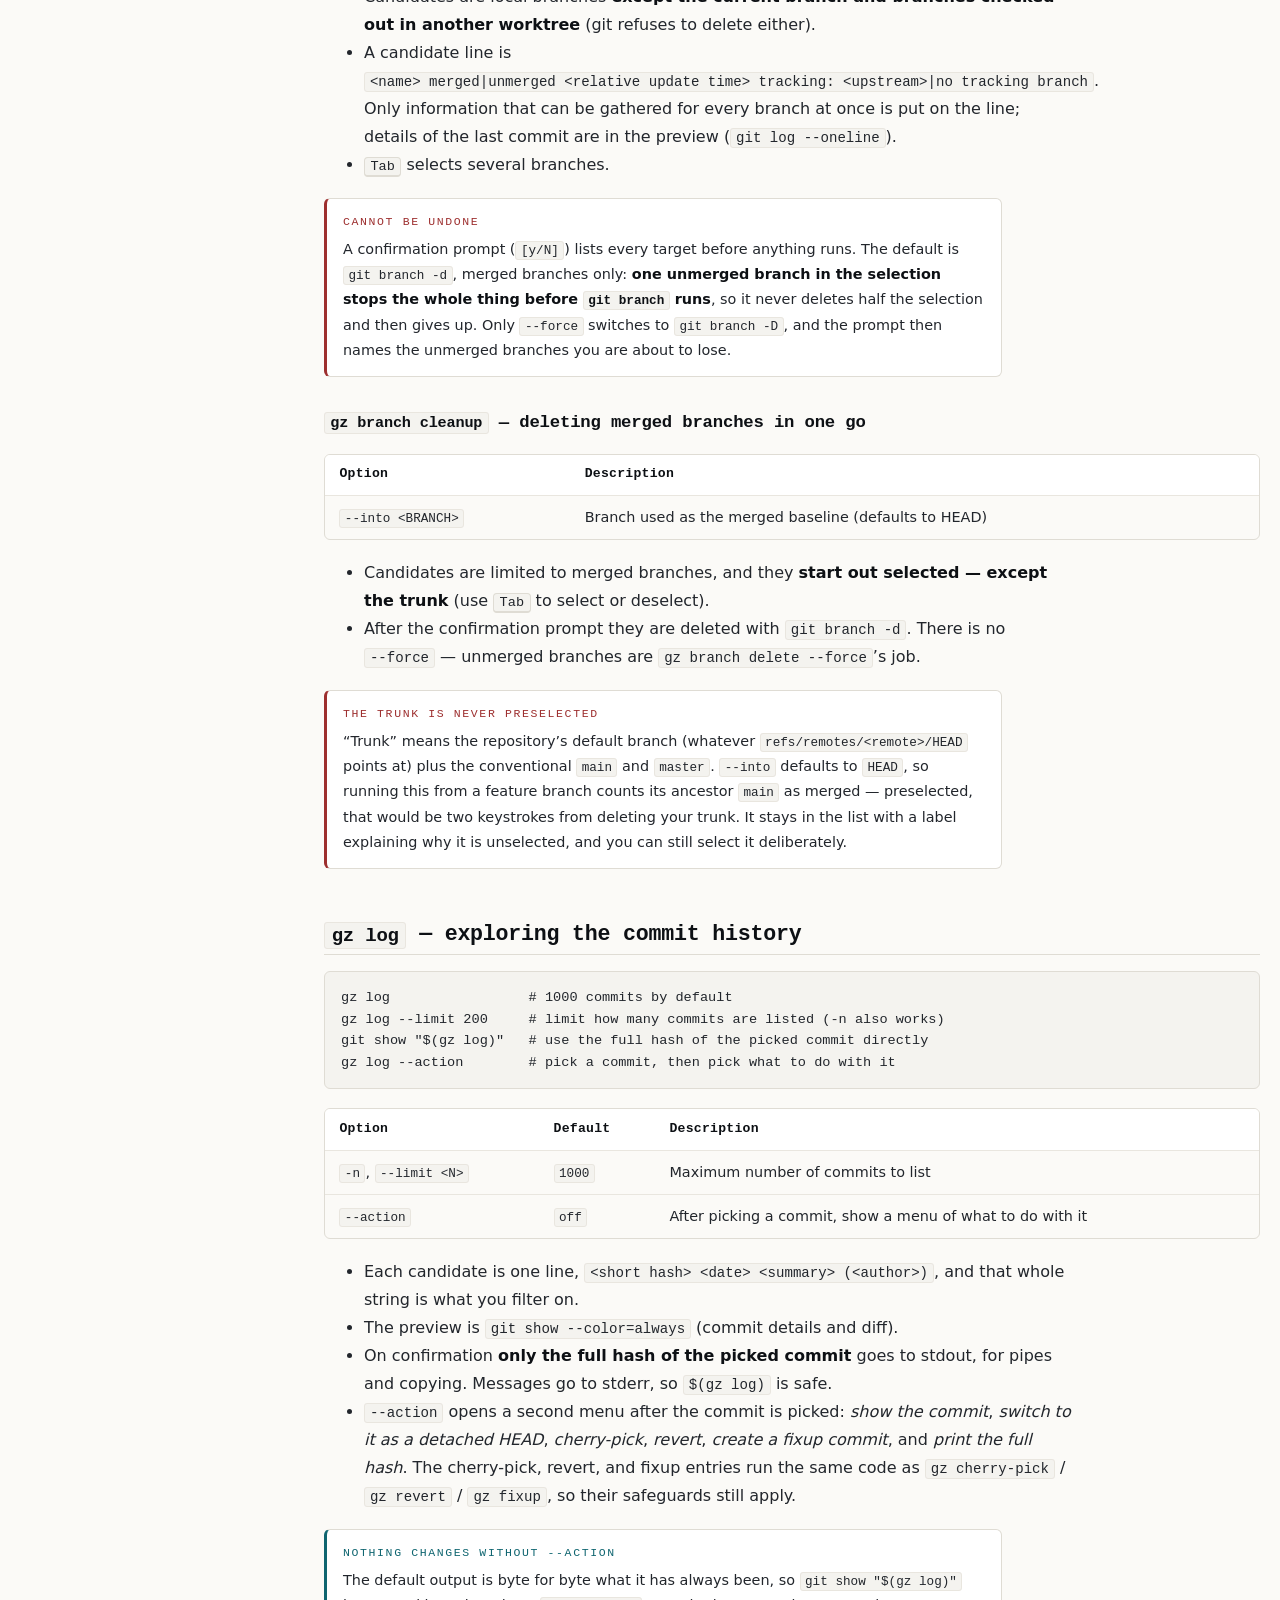
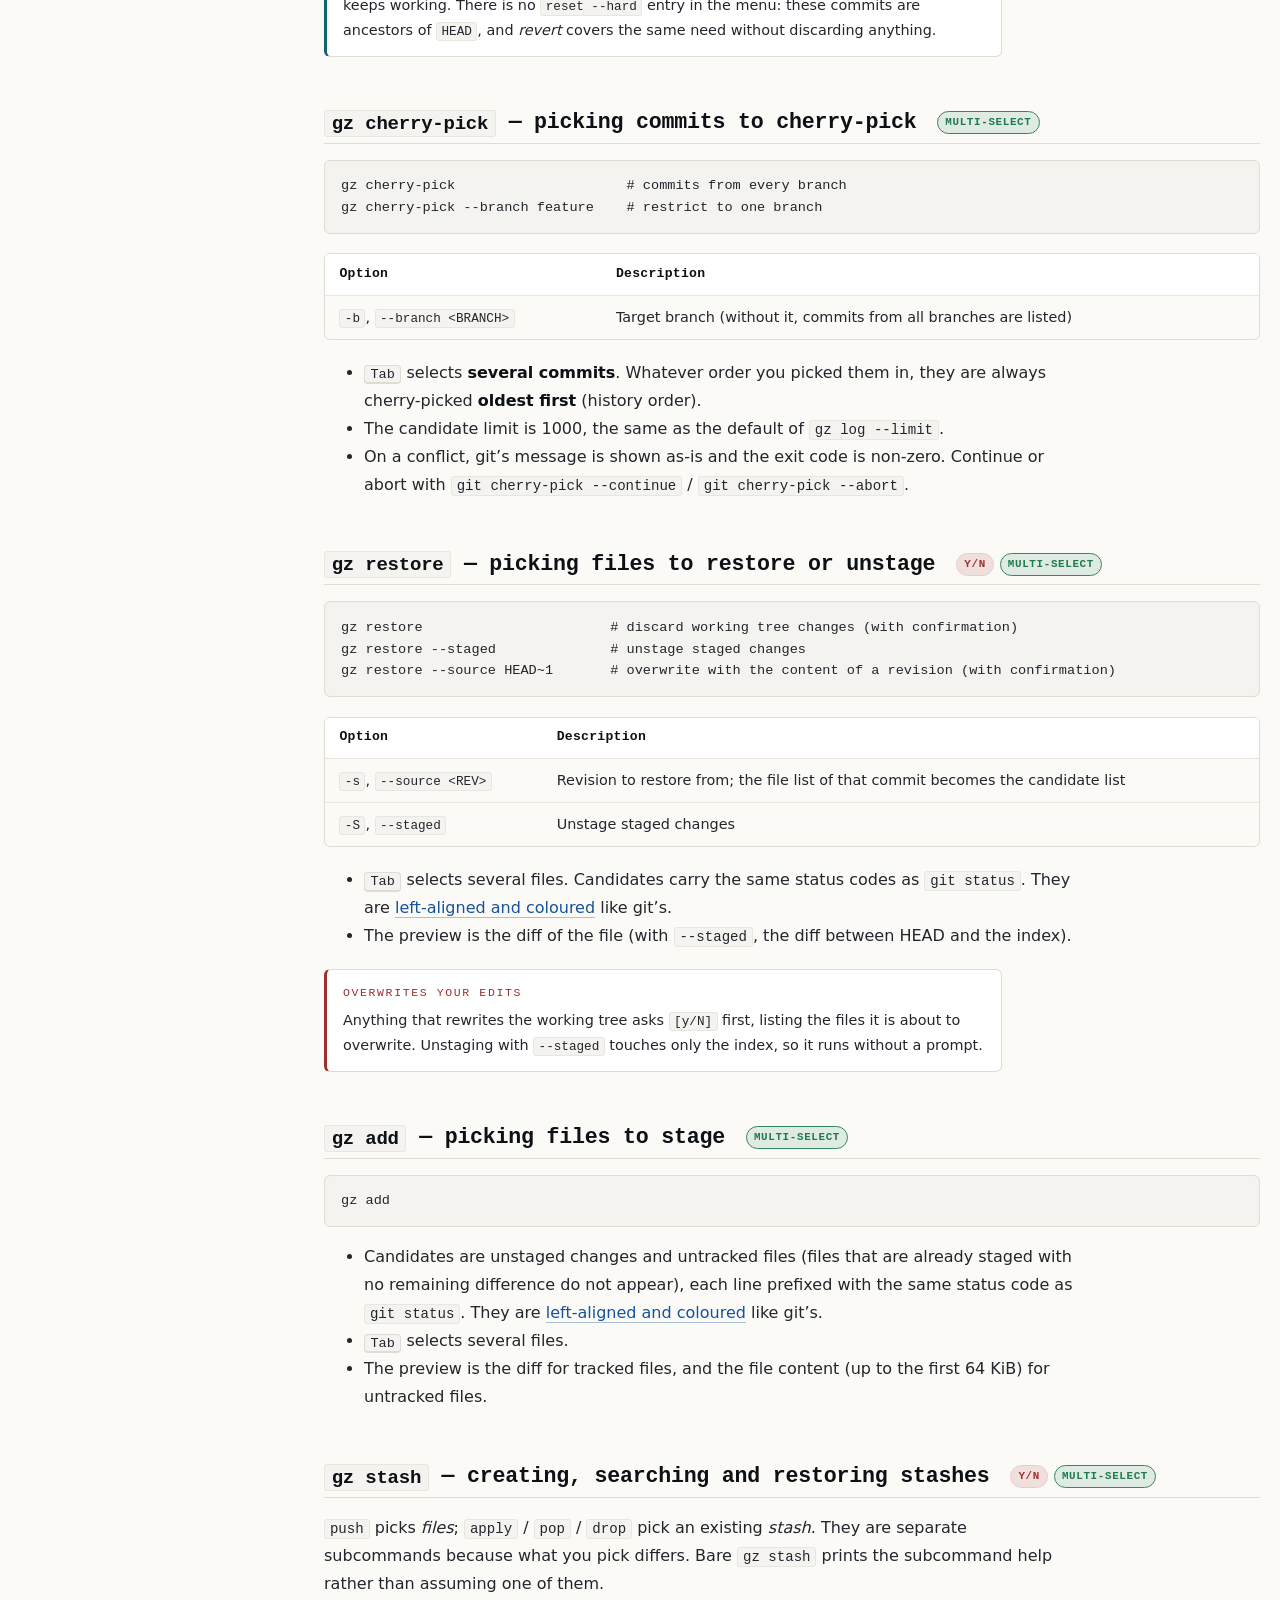
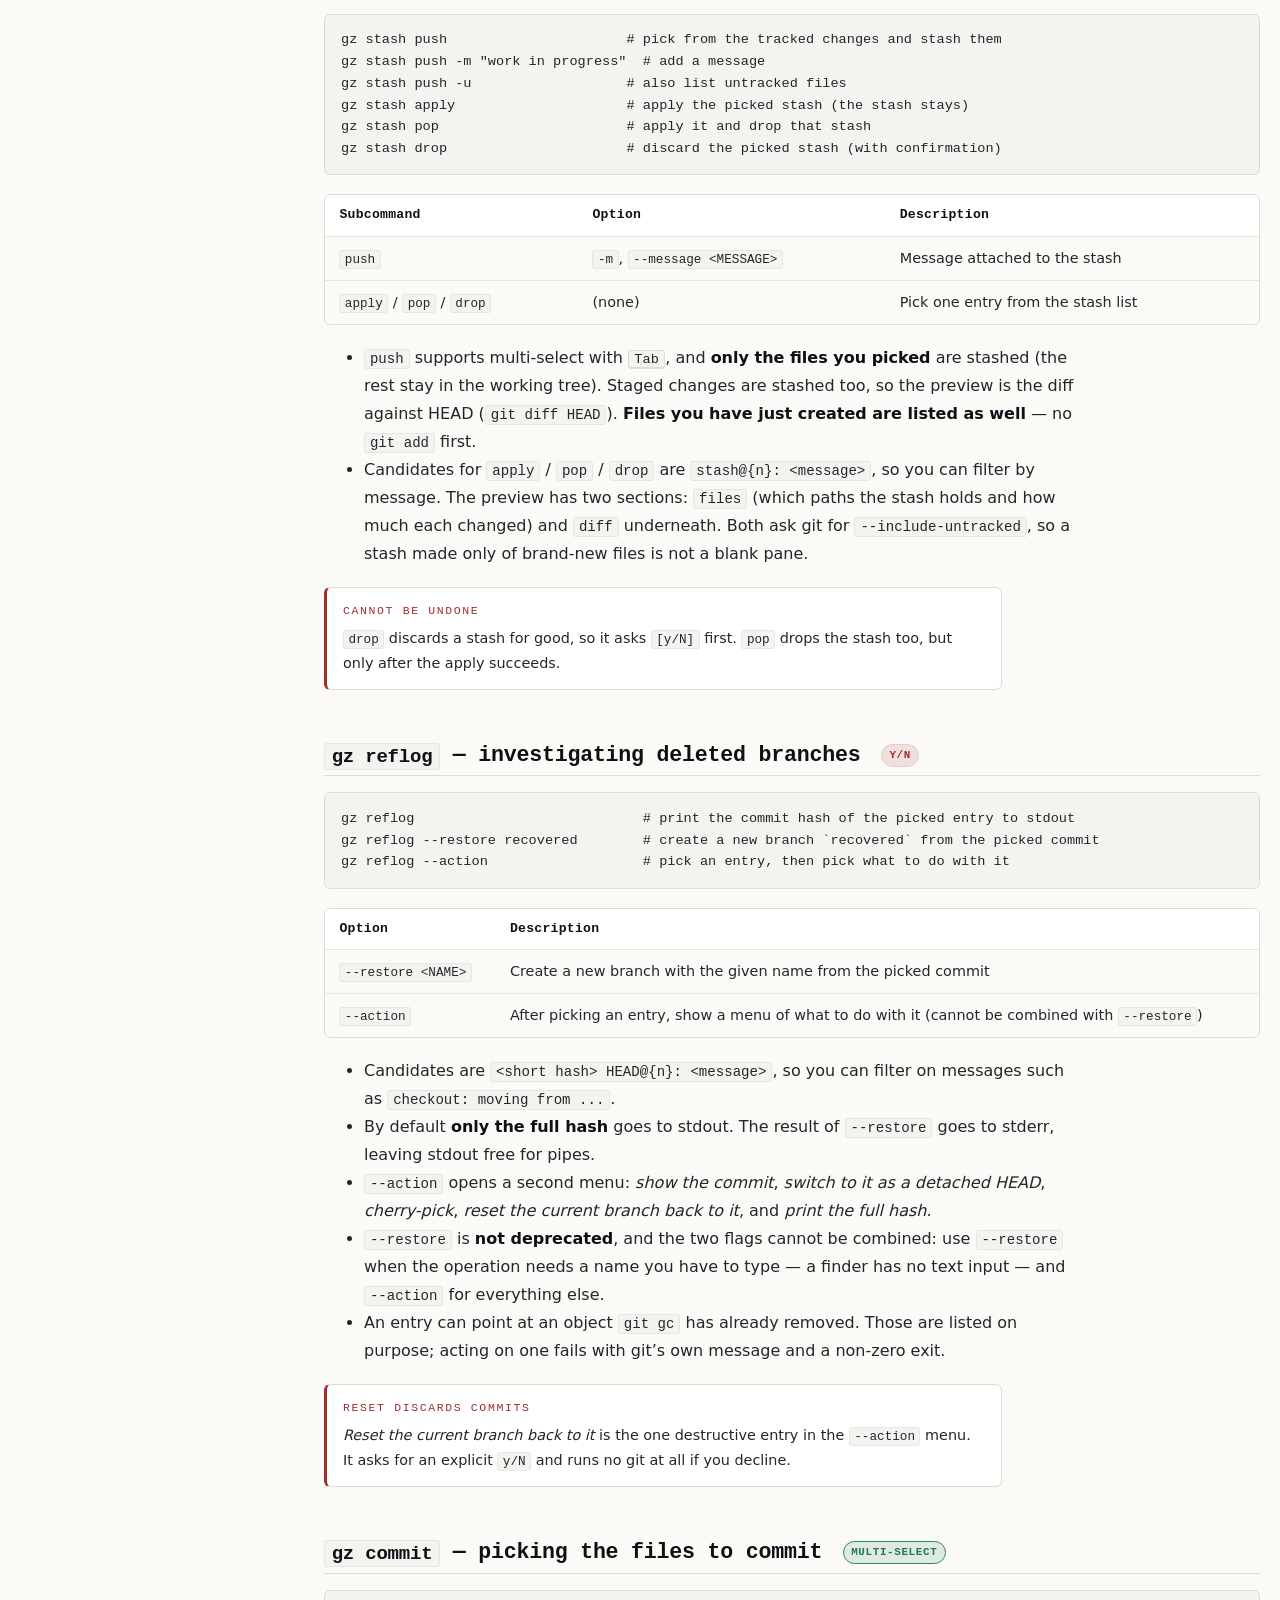
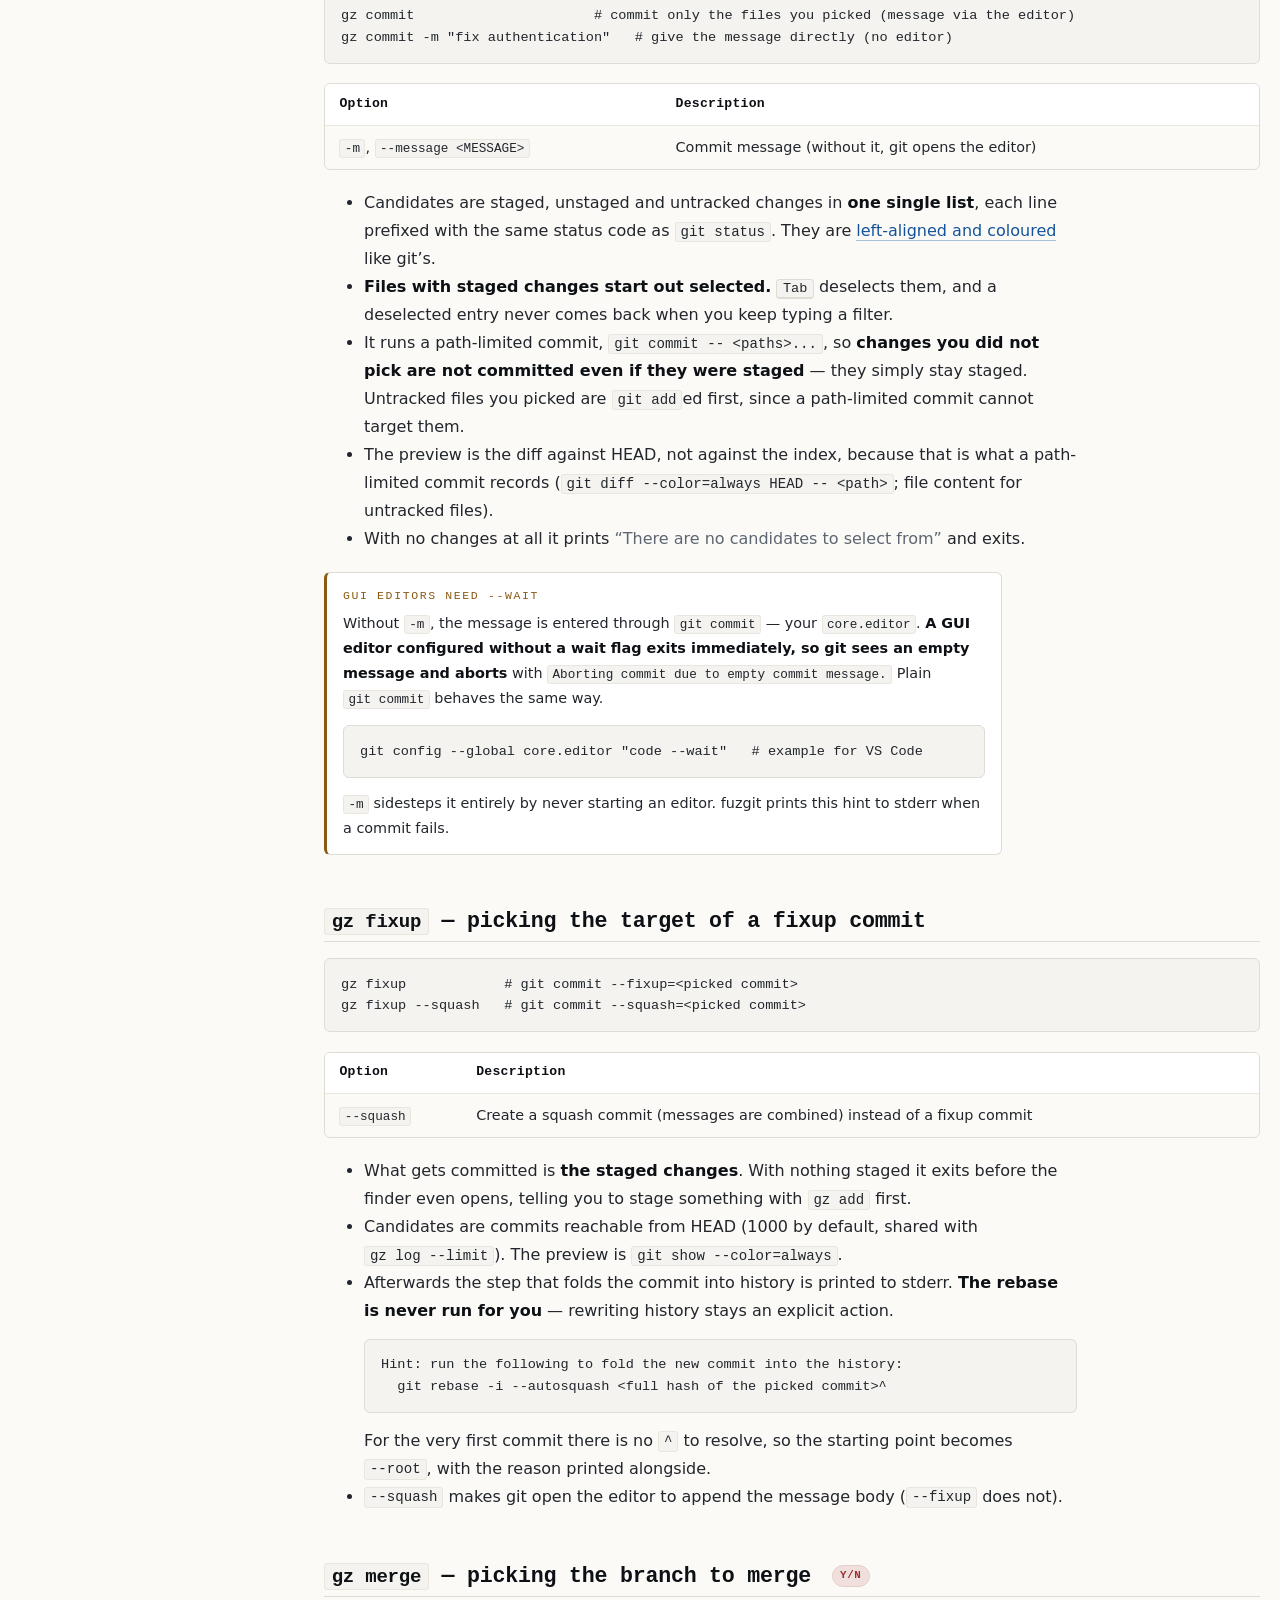
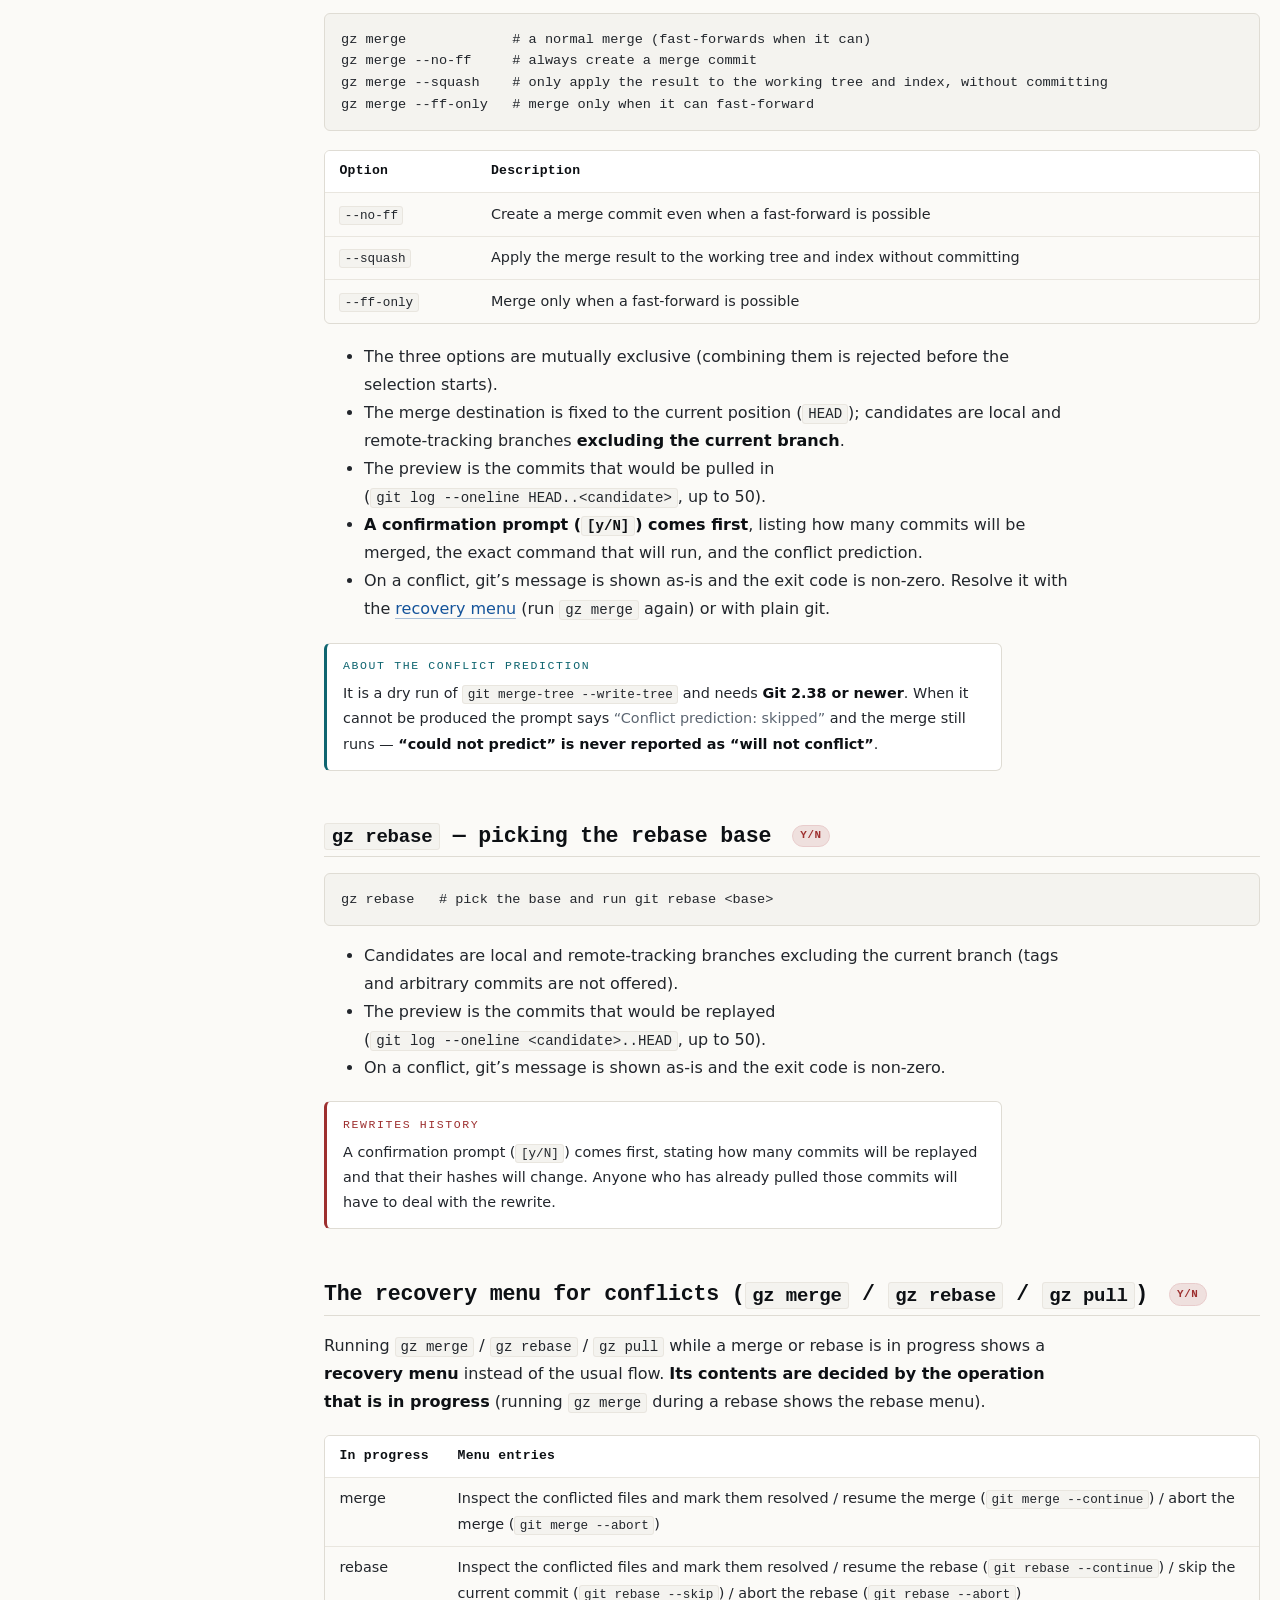
==== commit b88caa02: "mod feat: enhance stash preview to include file details and untracked files" ====
--- a/docs/docs.html
+++ b/docs/docs.html
@@ -168,8 +168,15 @@
                 prediction of <code>gz merge</code>.</strong> The prediction
                 needs <code>git merge-tree --write-tree</code>. On older git
                 <strong>the prediction is skipped and the merge still
-                runs</strong>; the confirmation prompt says so. Nothing else has
-                a minimum git version.
+                runs</strong>; the confirmation prompt says so.
+              </li>
+              <li>
+                <strong>Git 2.32 or newer &mdash; only for the
+                <code>gz stash</code> preview.</strong> It asks
+                <code>git stash show</code> for
+                <code>--include-untracked</code>. Older git shows an error in the
+                preview pane; picking and applying a stash still works. Anything
+                that satisfies the 2.38 above satisfies this too.
               </li>
               <li>
                 <strong>A stable Rust toolchain &mdash; only to build from
@@ -193,8 +200,13 @@
                 <strong>Git 2.38 以降 &mdash; <code>gz merge</code> のコンフリクト予測にのみ必要</strong><br />
                 予測には <code>git merge-tree --write-tree</code> を使います。それより古い git
                 では<strong>予測だけを省略し、merge はそのまま実行します</strong>
-                （省略した旨は確認プロンプトに表示されます）。これ以外に git の最低バージョン
-                要件はありません。
+                （省略した旨は確認プロンプトに表示されます）。
+              </li>
+              <li>
+                <strong>Git 2.32 以降 &mdash; <code>gz stash</code> のプレビューにのみ必要</strong><br />
+                <code>git stash show</code> に <code>--include-untracked</code> を渡すためです。
+                これより古い git ではプレビューにエラーが出ますが、stash の選択と適用は動きます。
+                上の 2.38 を満たしていれば、こちらも満たされます。
               </li>
               <li>
                 <strong>stable の Rust ツールチェイン &mdash; ソースからビルドする場合のみ</strong><br />
@@ -1553,8 +1565,11 @@
               <li>
                 Candidates for <code>apply</code> / <code>pop</code> /
                 <code>drop</code> are <code>stash@{n}: &lt;message&gt;</code>, so
-                you can filter by message. The preview is
-                <code>git stash show -p --color=always</code>.
+                you can filter by message. The preview has two sections:
+                <code>files</code> (which paths the stash holds and how much each
+                changed) and <code>diff</code> underneath. Both ask git for
+                <code>--include-untracked</code>, so a stash made only of
+                brand-new files is not a blank pane.
               </li>
             </ul>
             <div class="note danger">
@@ -1600,7 +1615,10 @@
               <li>
                 <code>apply</code> / <code>pop</code> / <code>drop</code> の候補は
                 <code>stash@{n}: &lt;メッセージ&gt;</code> で、メッセージで絞り込めます。
-                プレビューは <code>git stash show -p --color=always</code>。
+                プレビューは 2 段構成で、上に <code>files</code>（含まれるパスと変更量）、
+                下に <code>diff</code> が出ます。どちらも
+                <code>--include-untracked</code> 付きで取るため、新規ファイルだけを
+                退避した stash でも空にはなりません。
               </li>
             </ul>
             <div class="note danger">
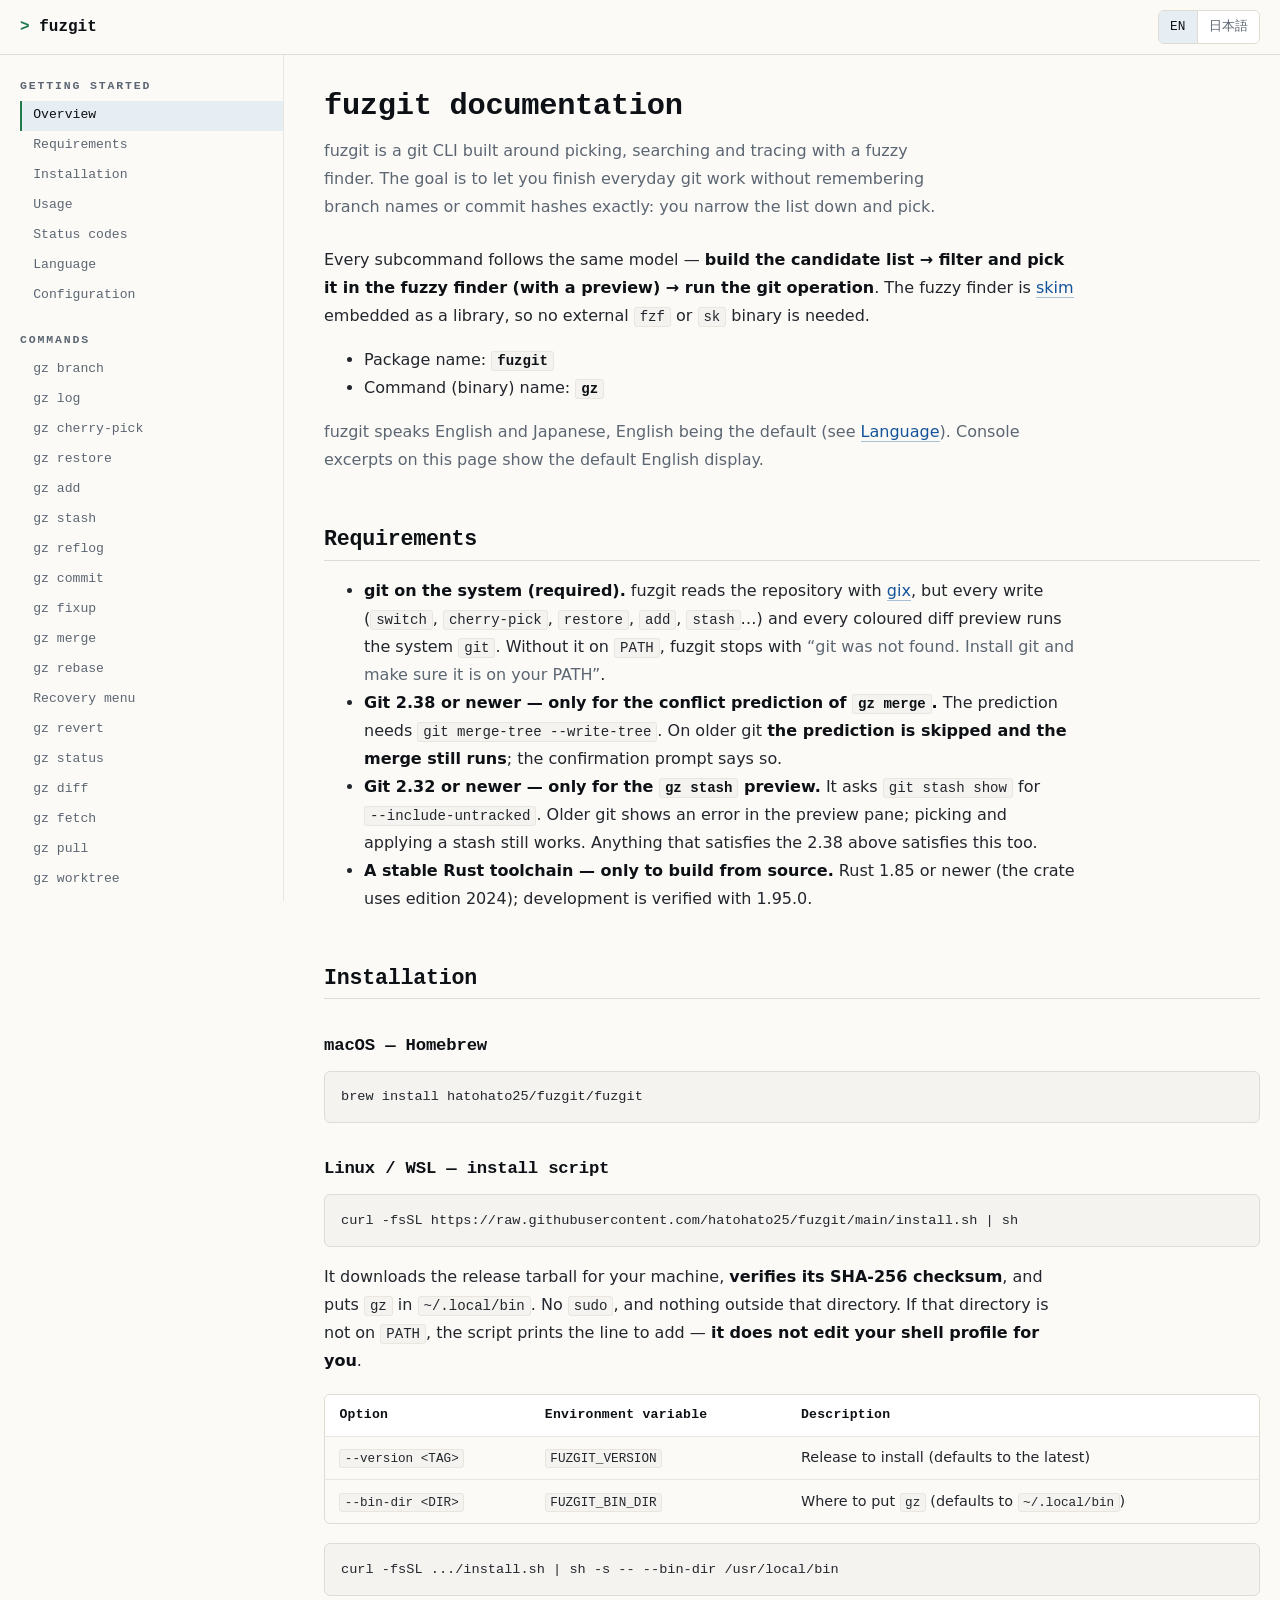
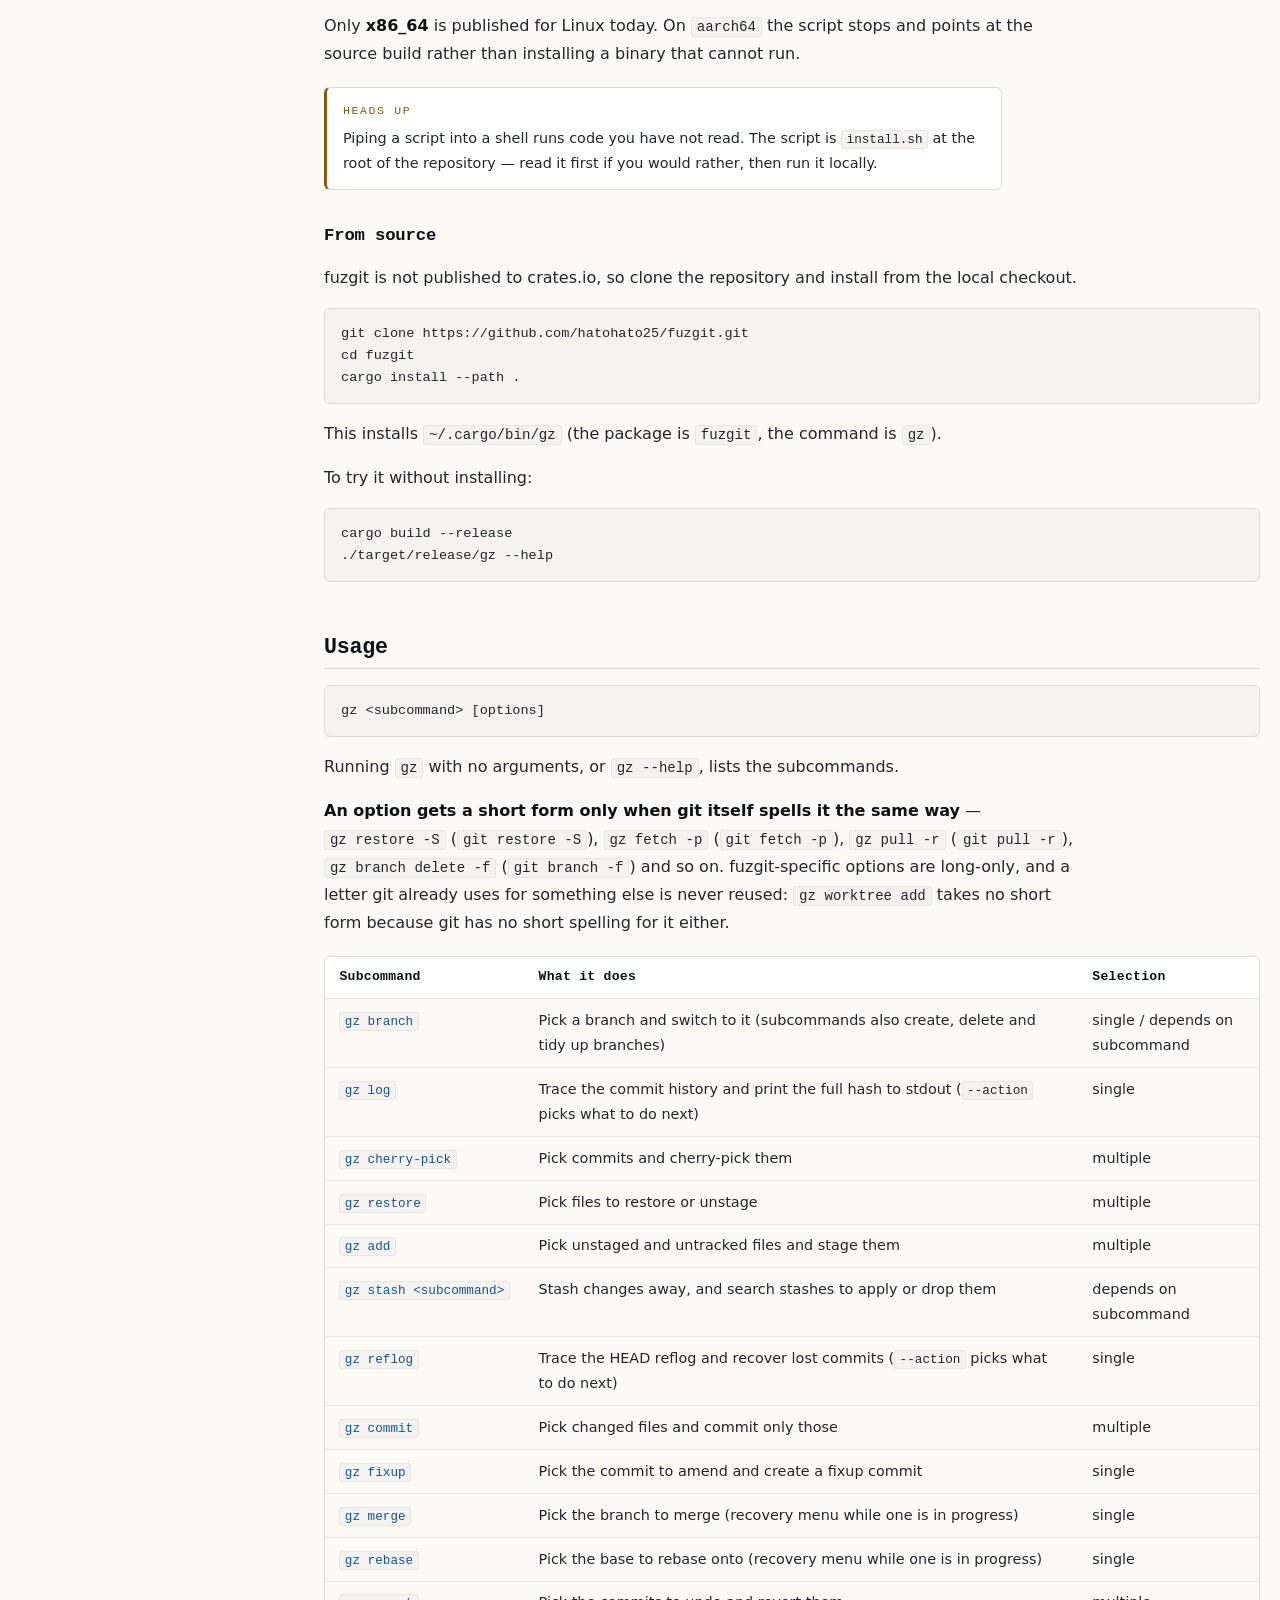
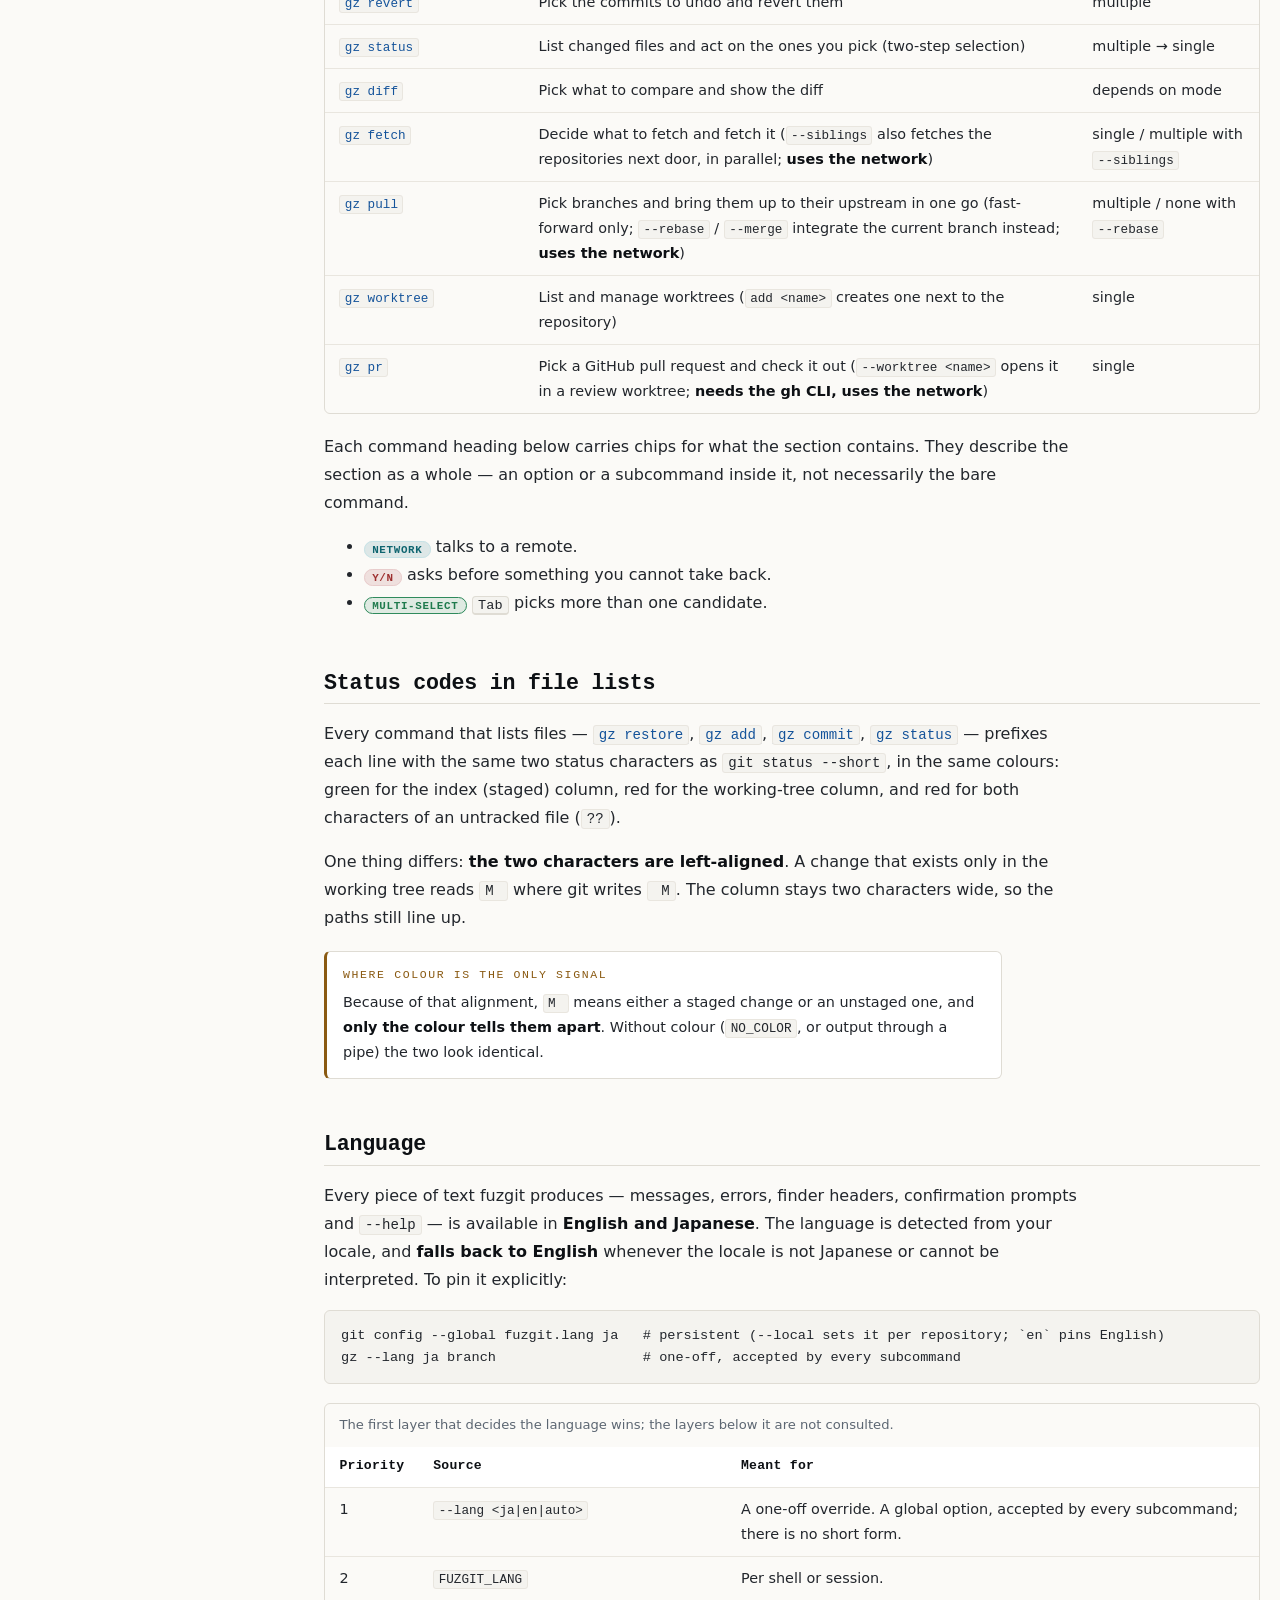
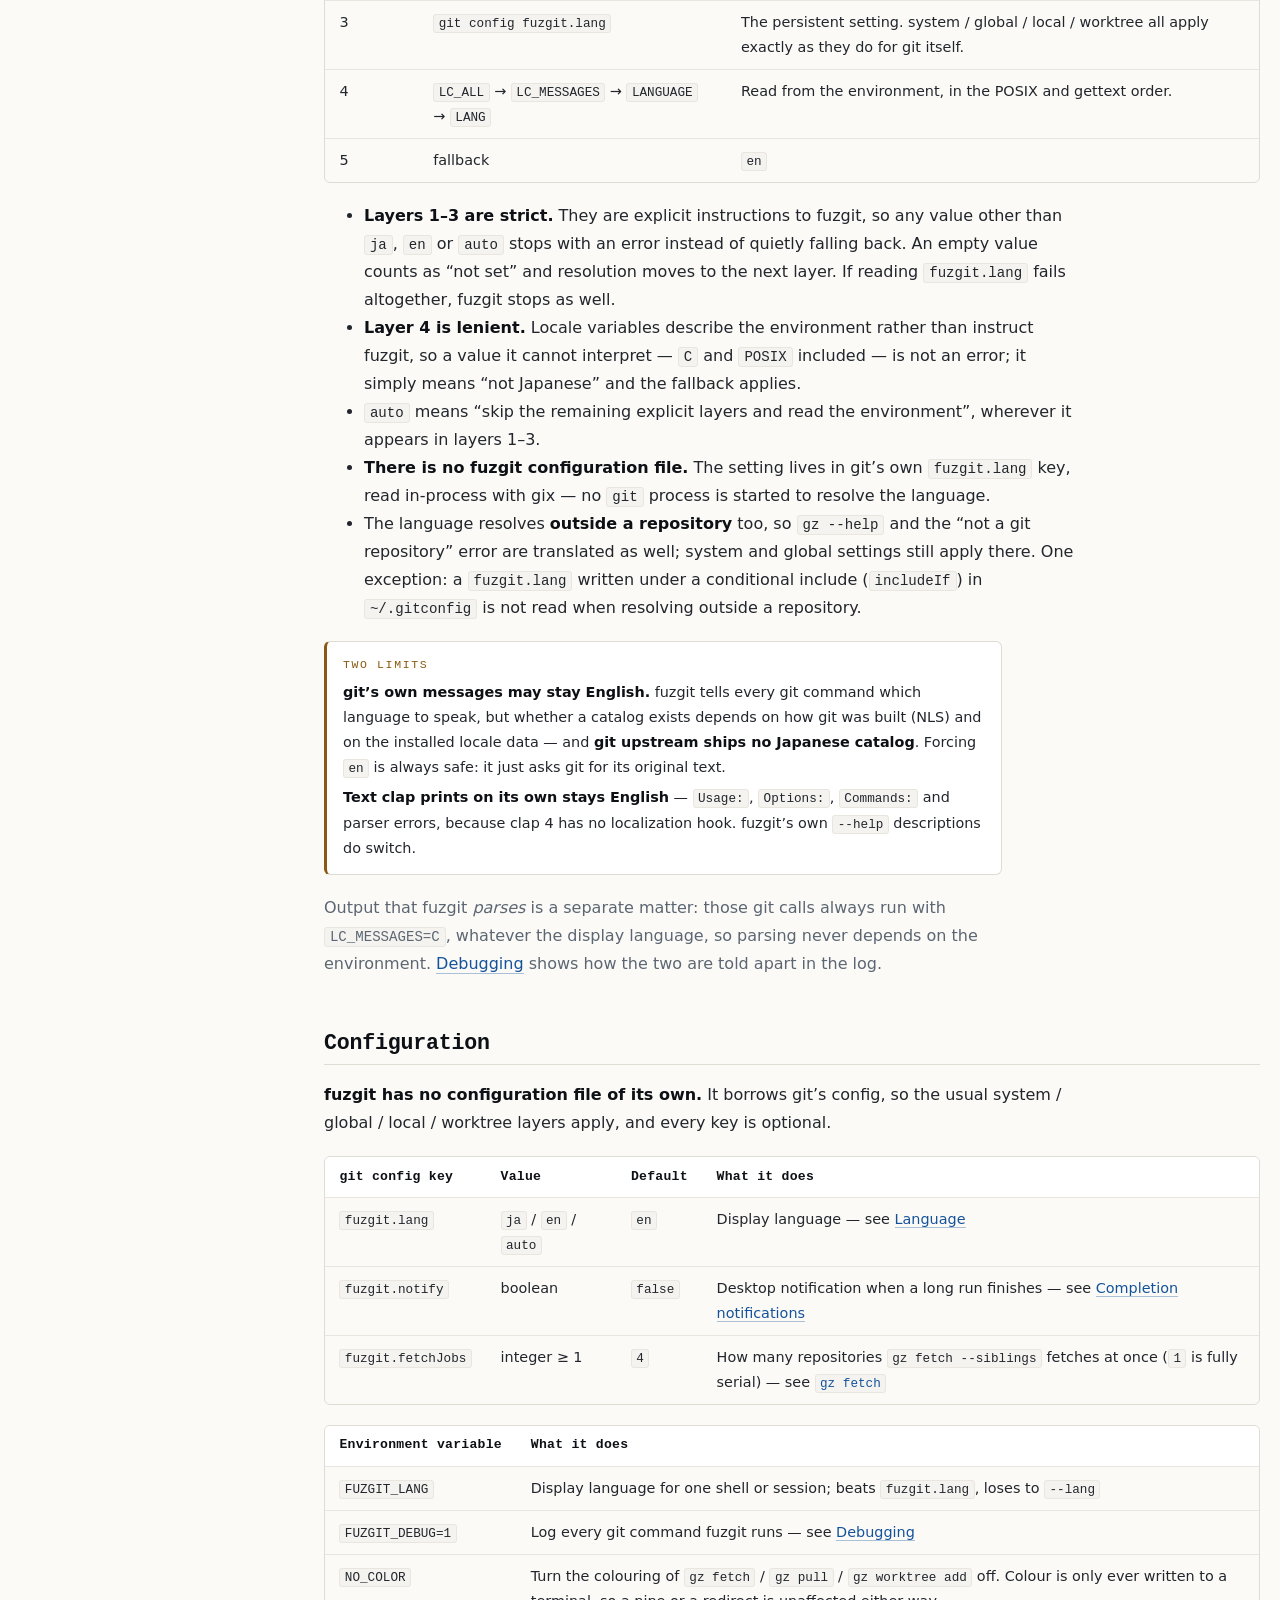
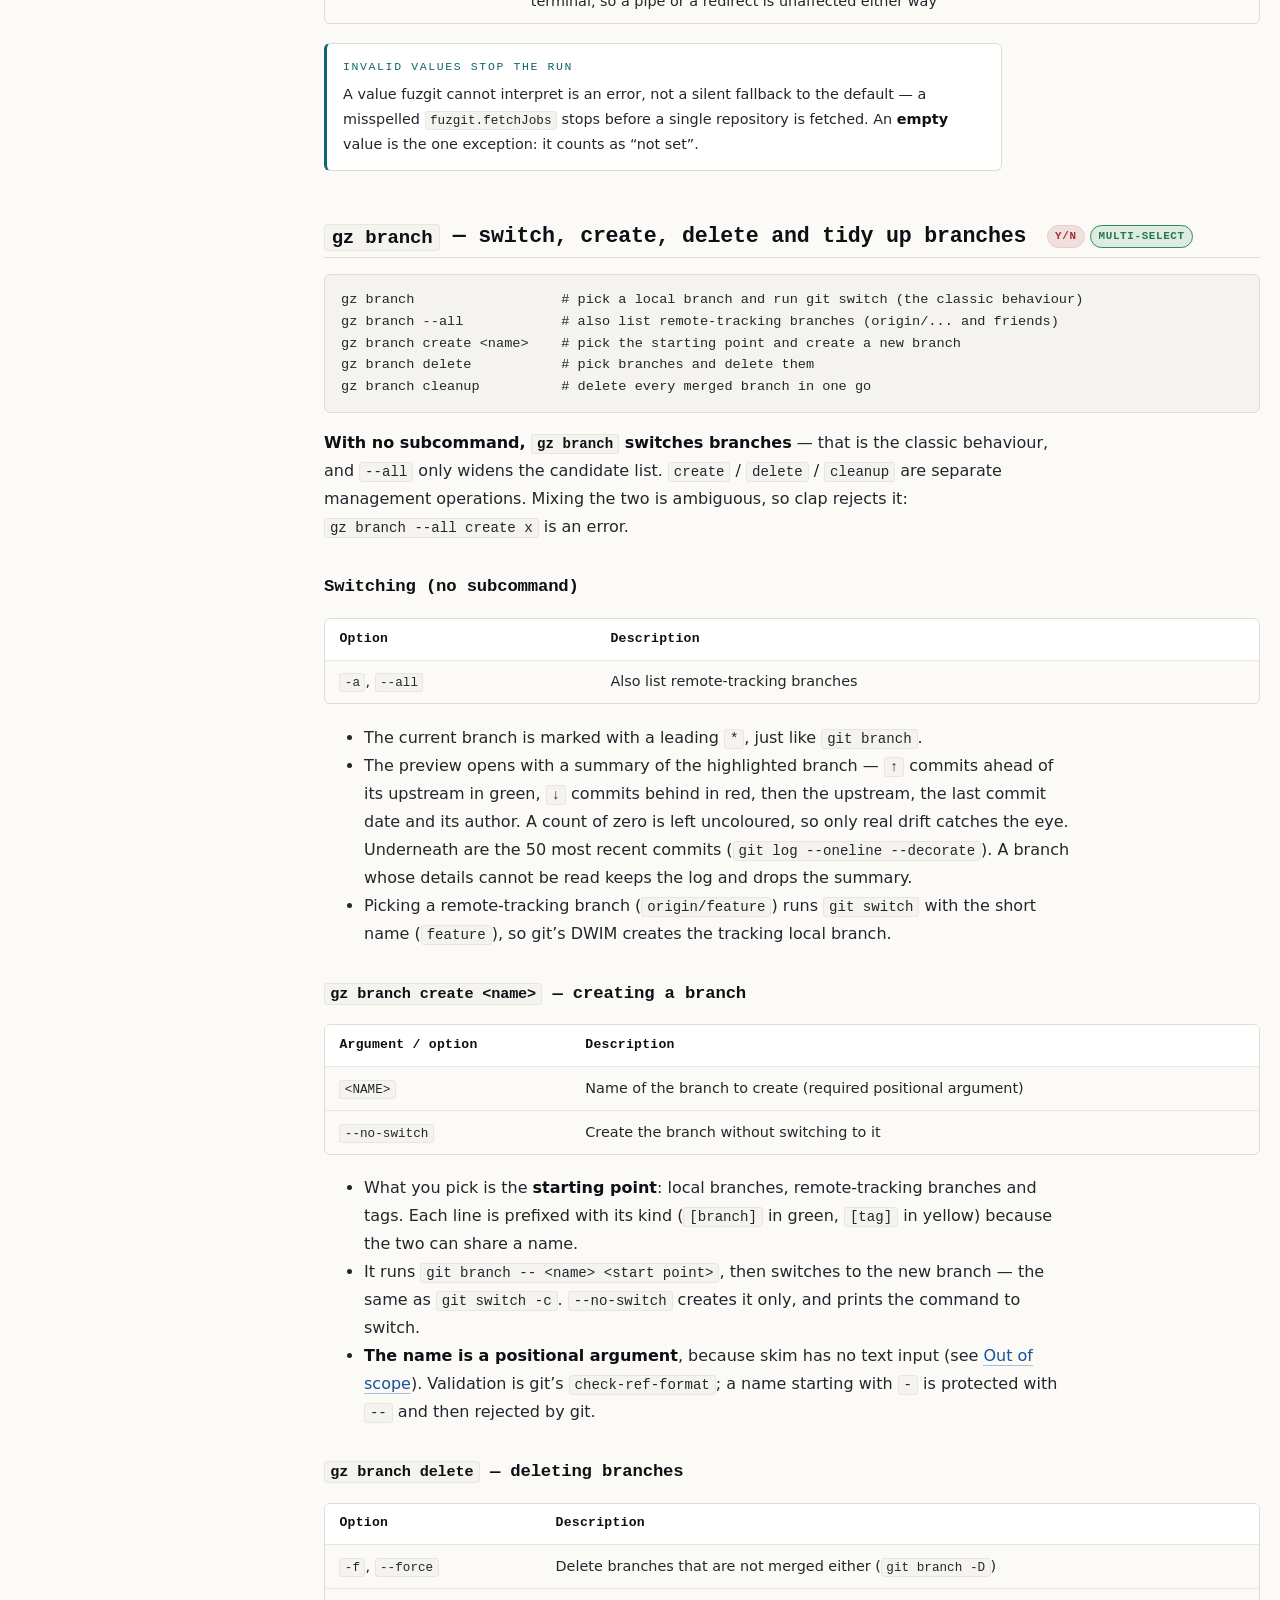
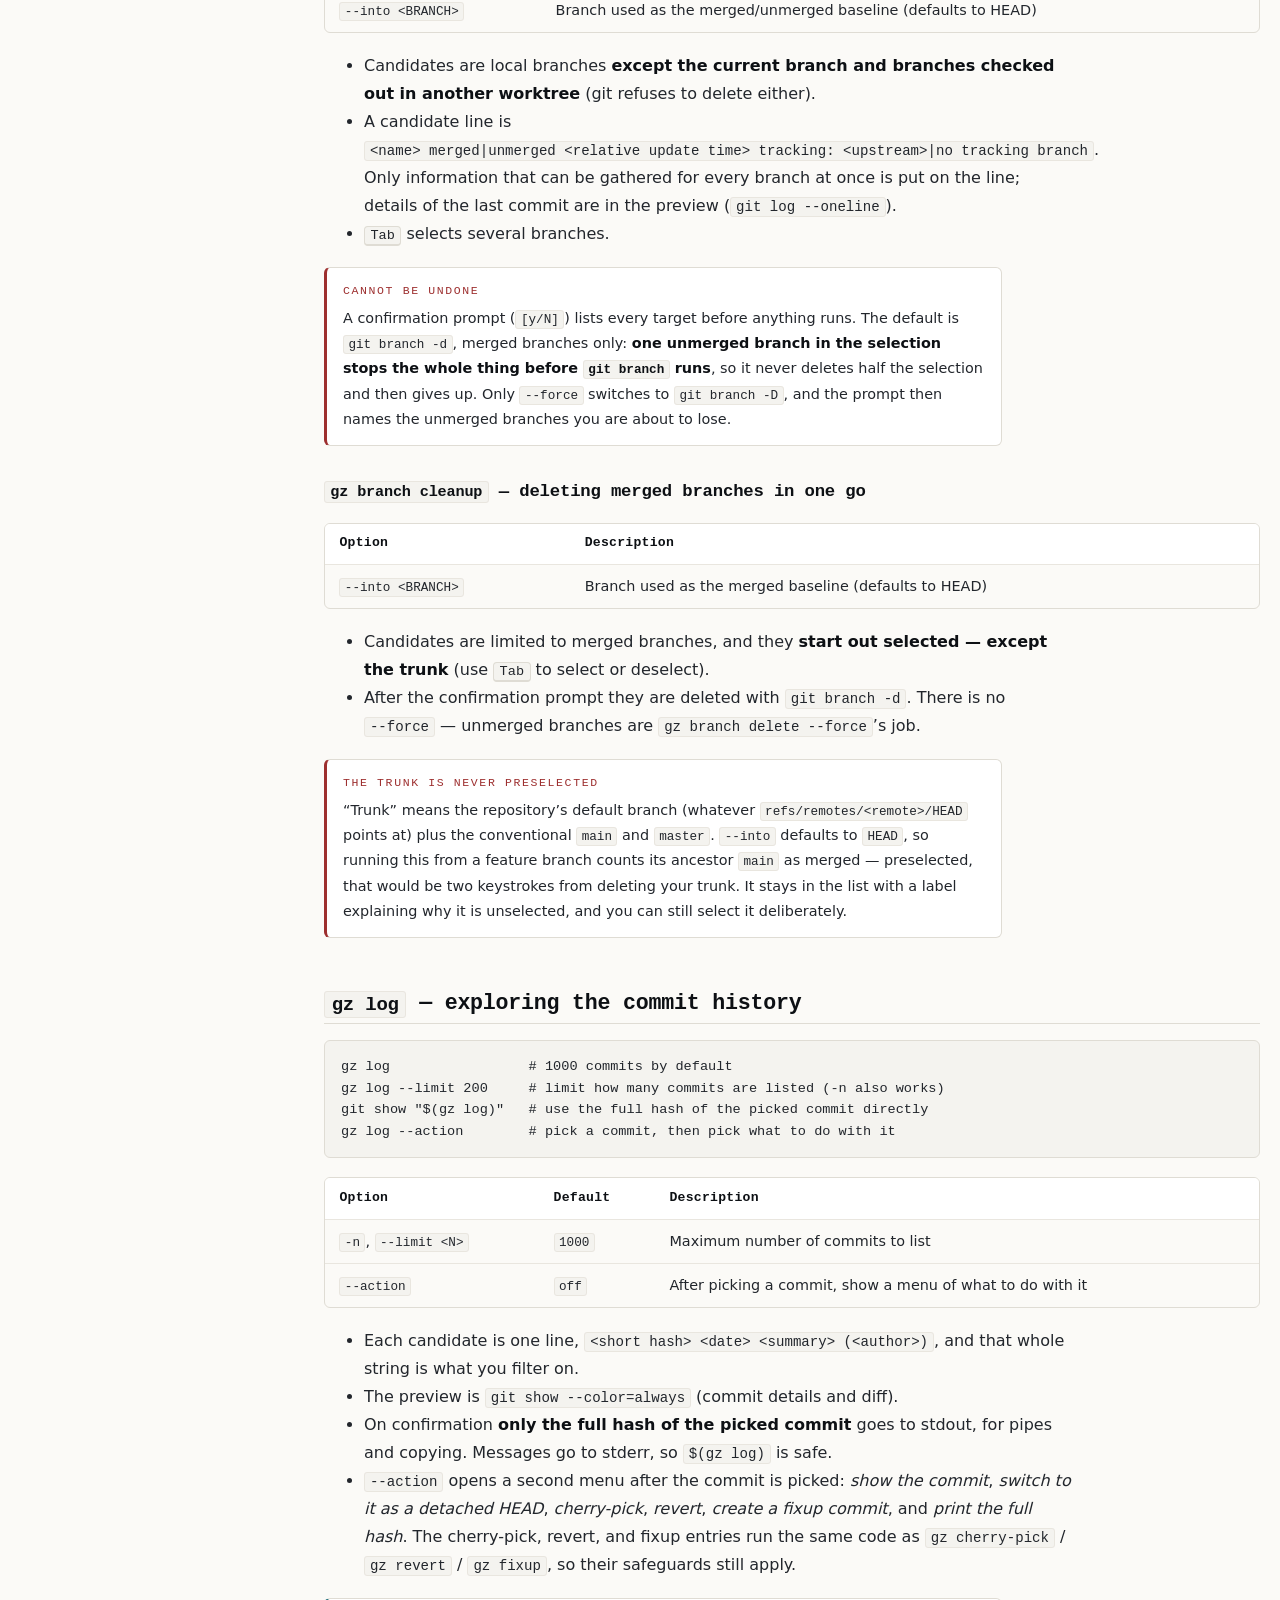
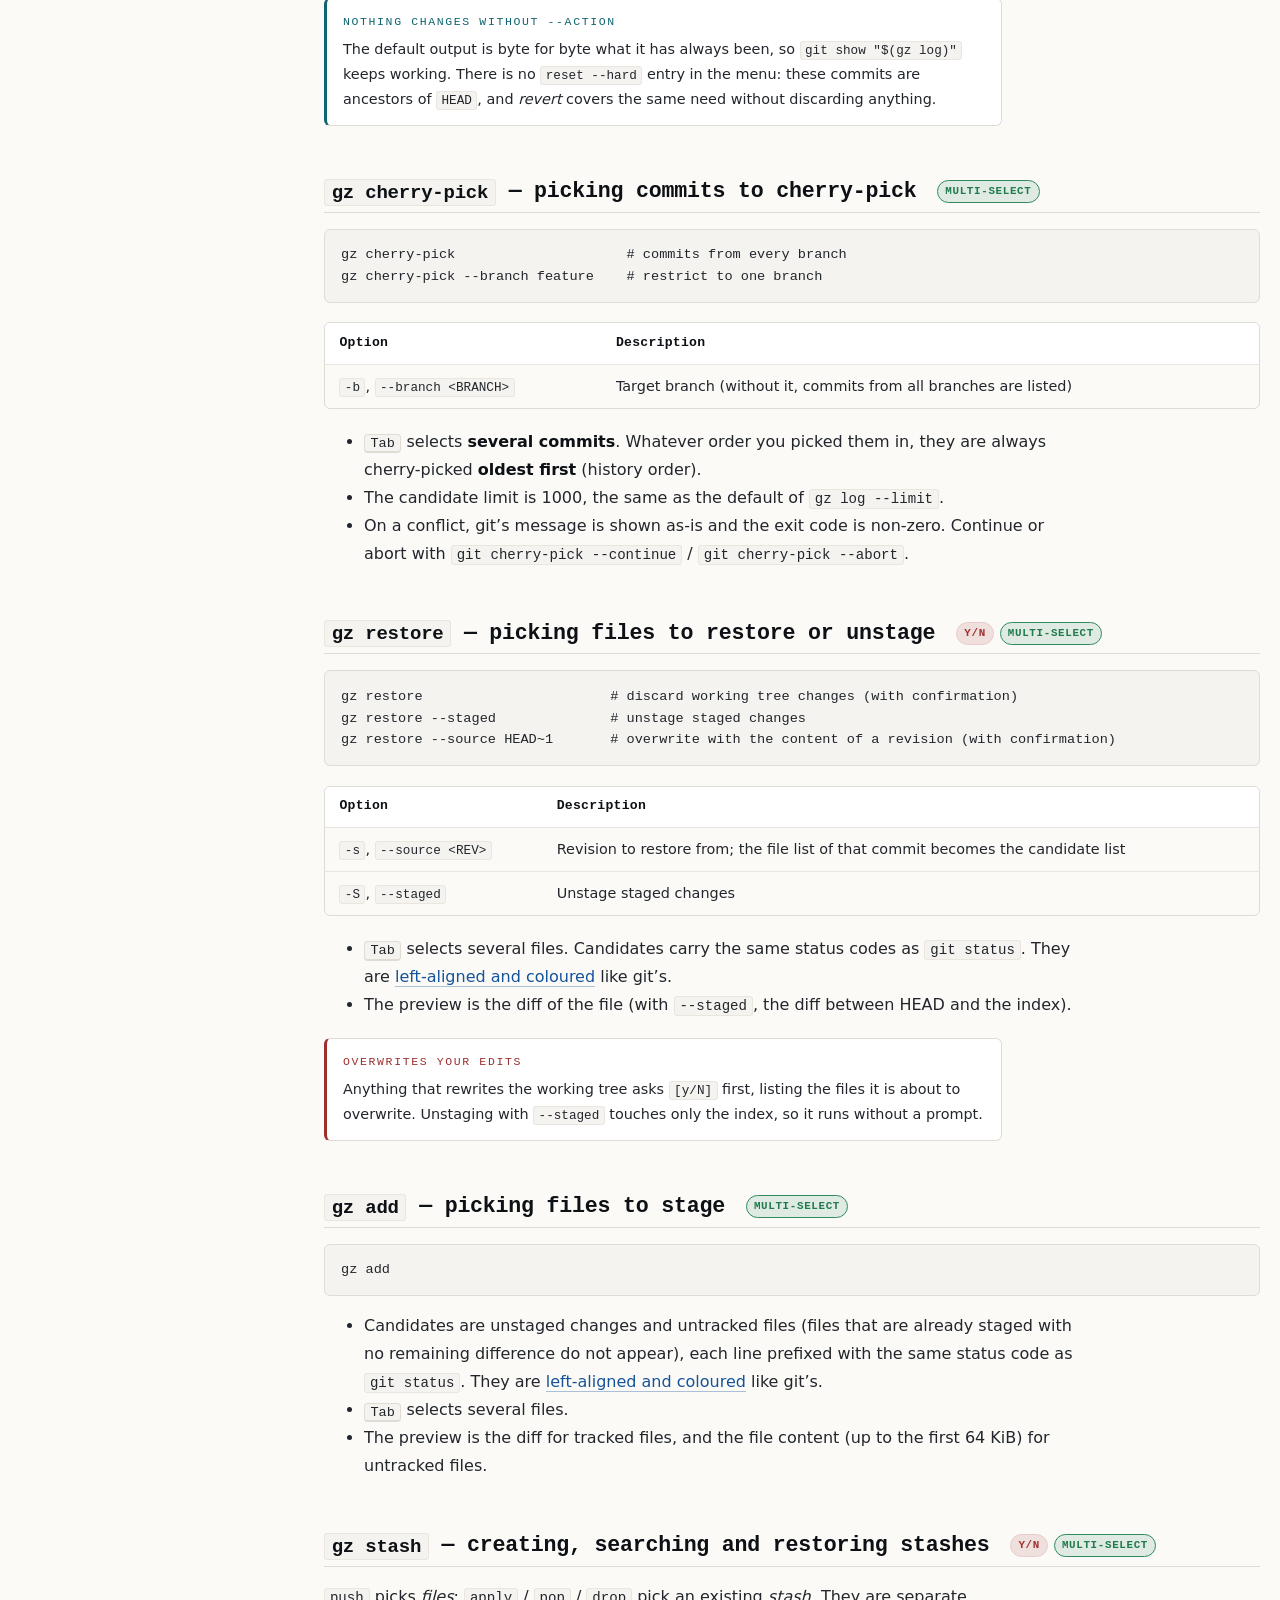
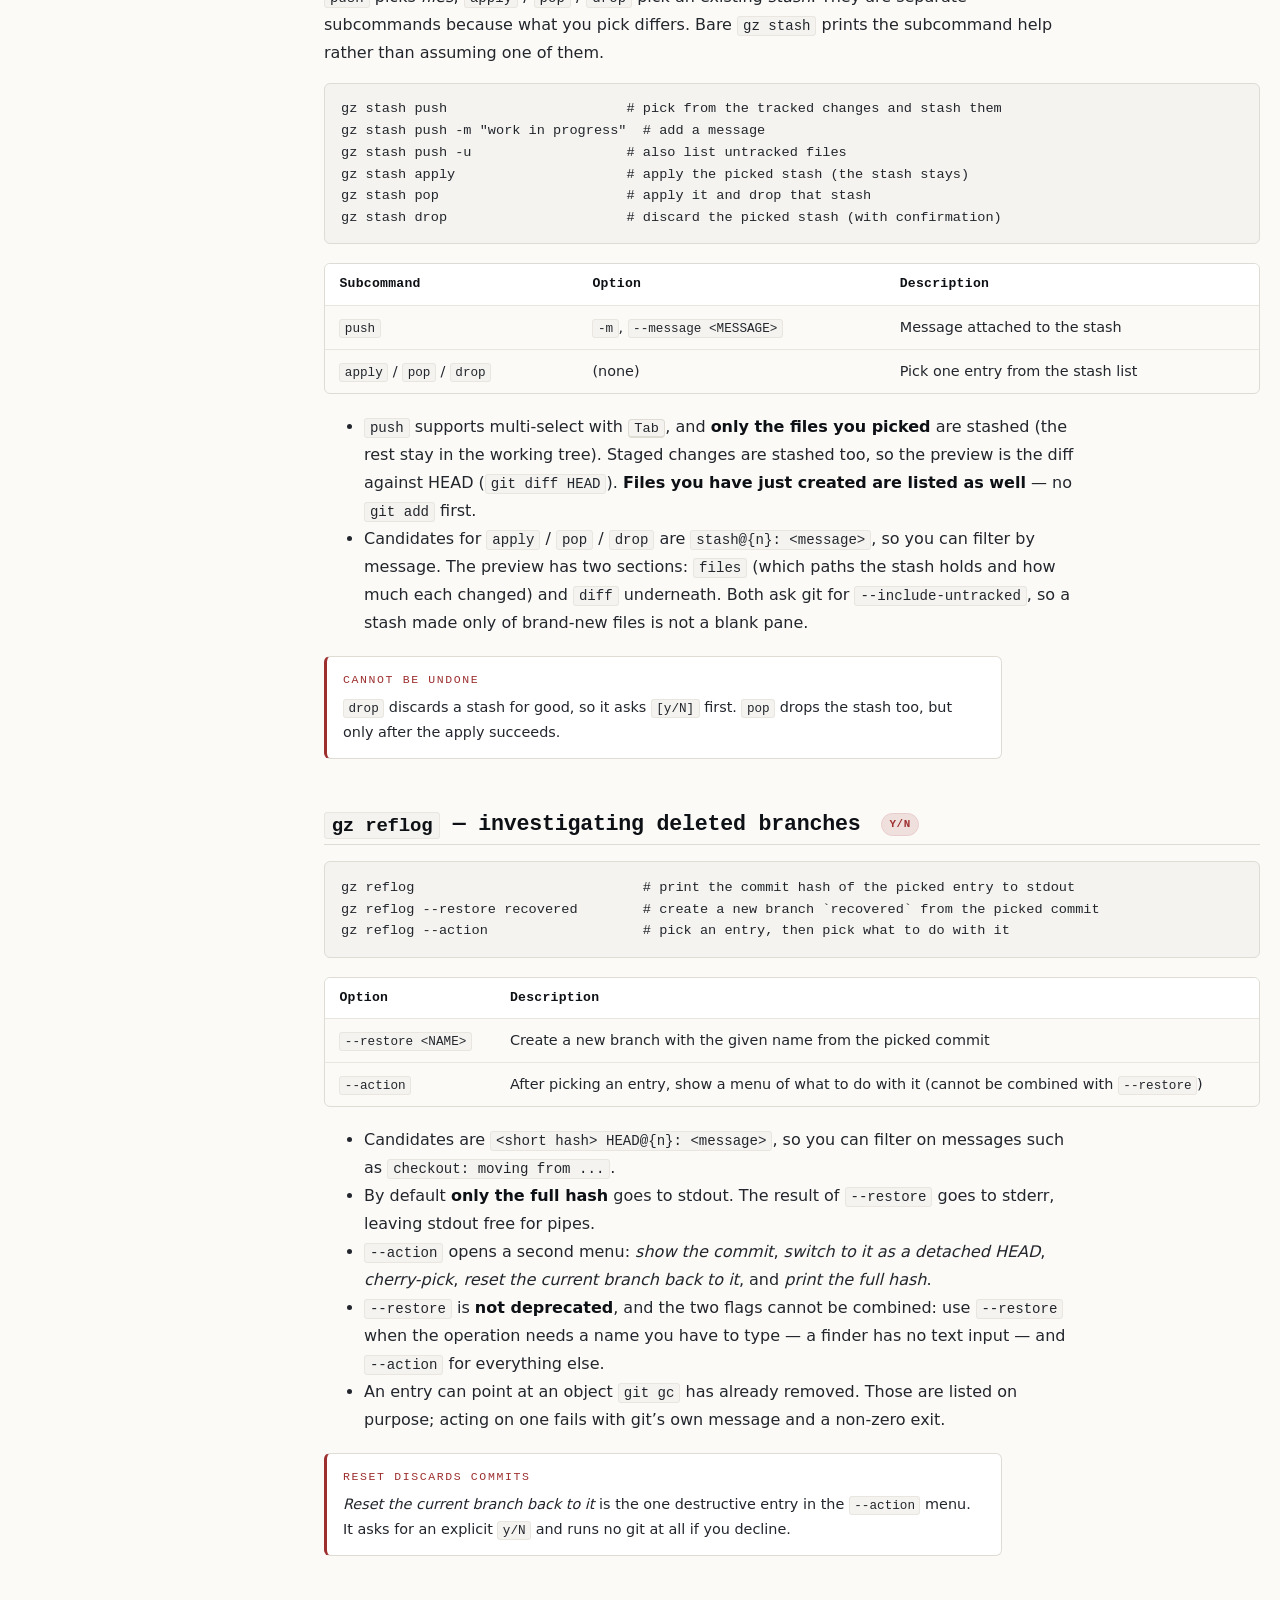
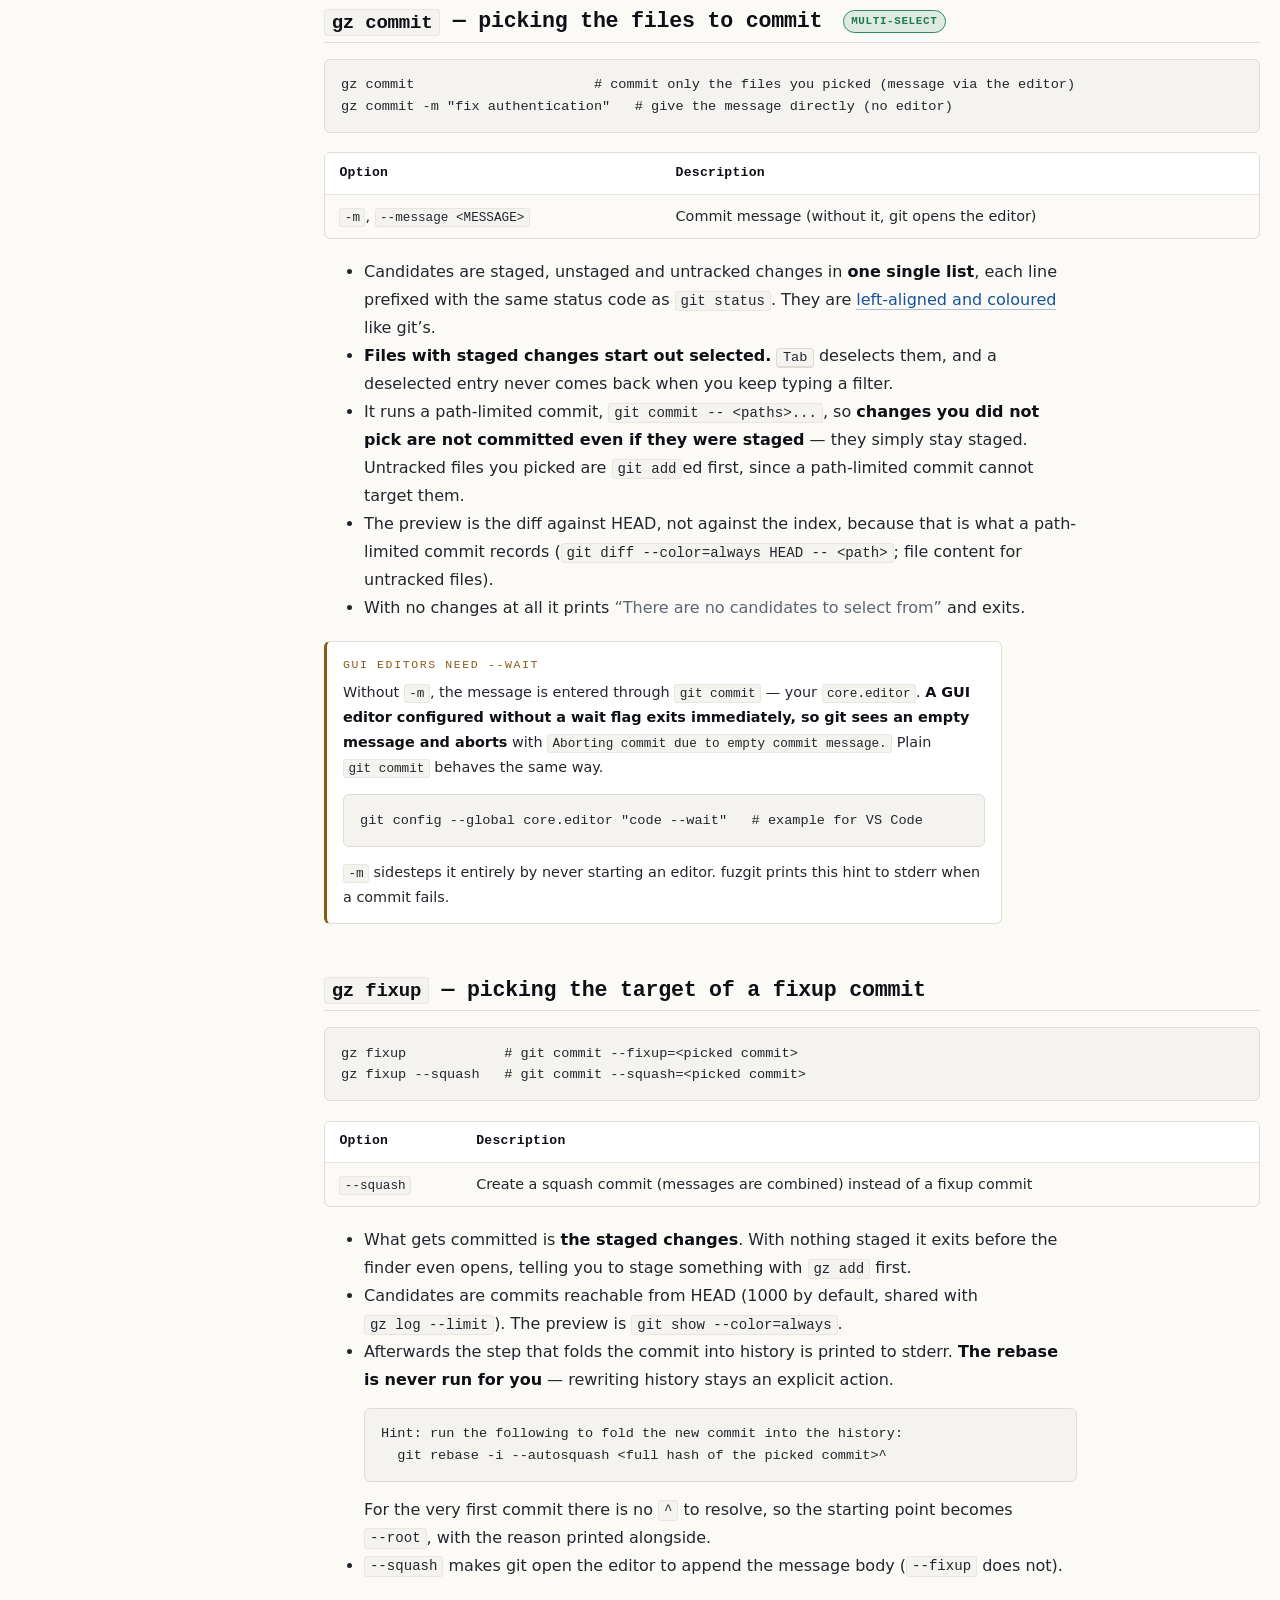
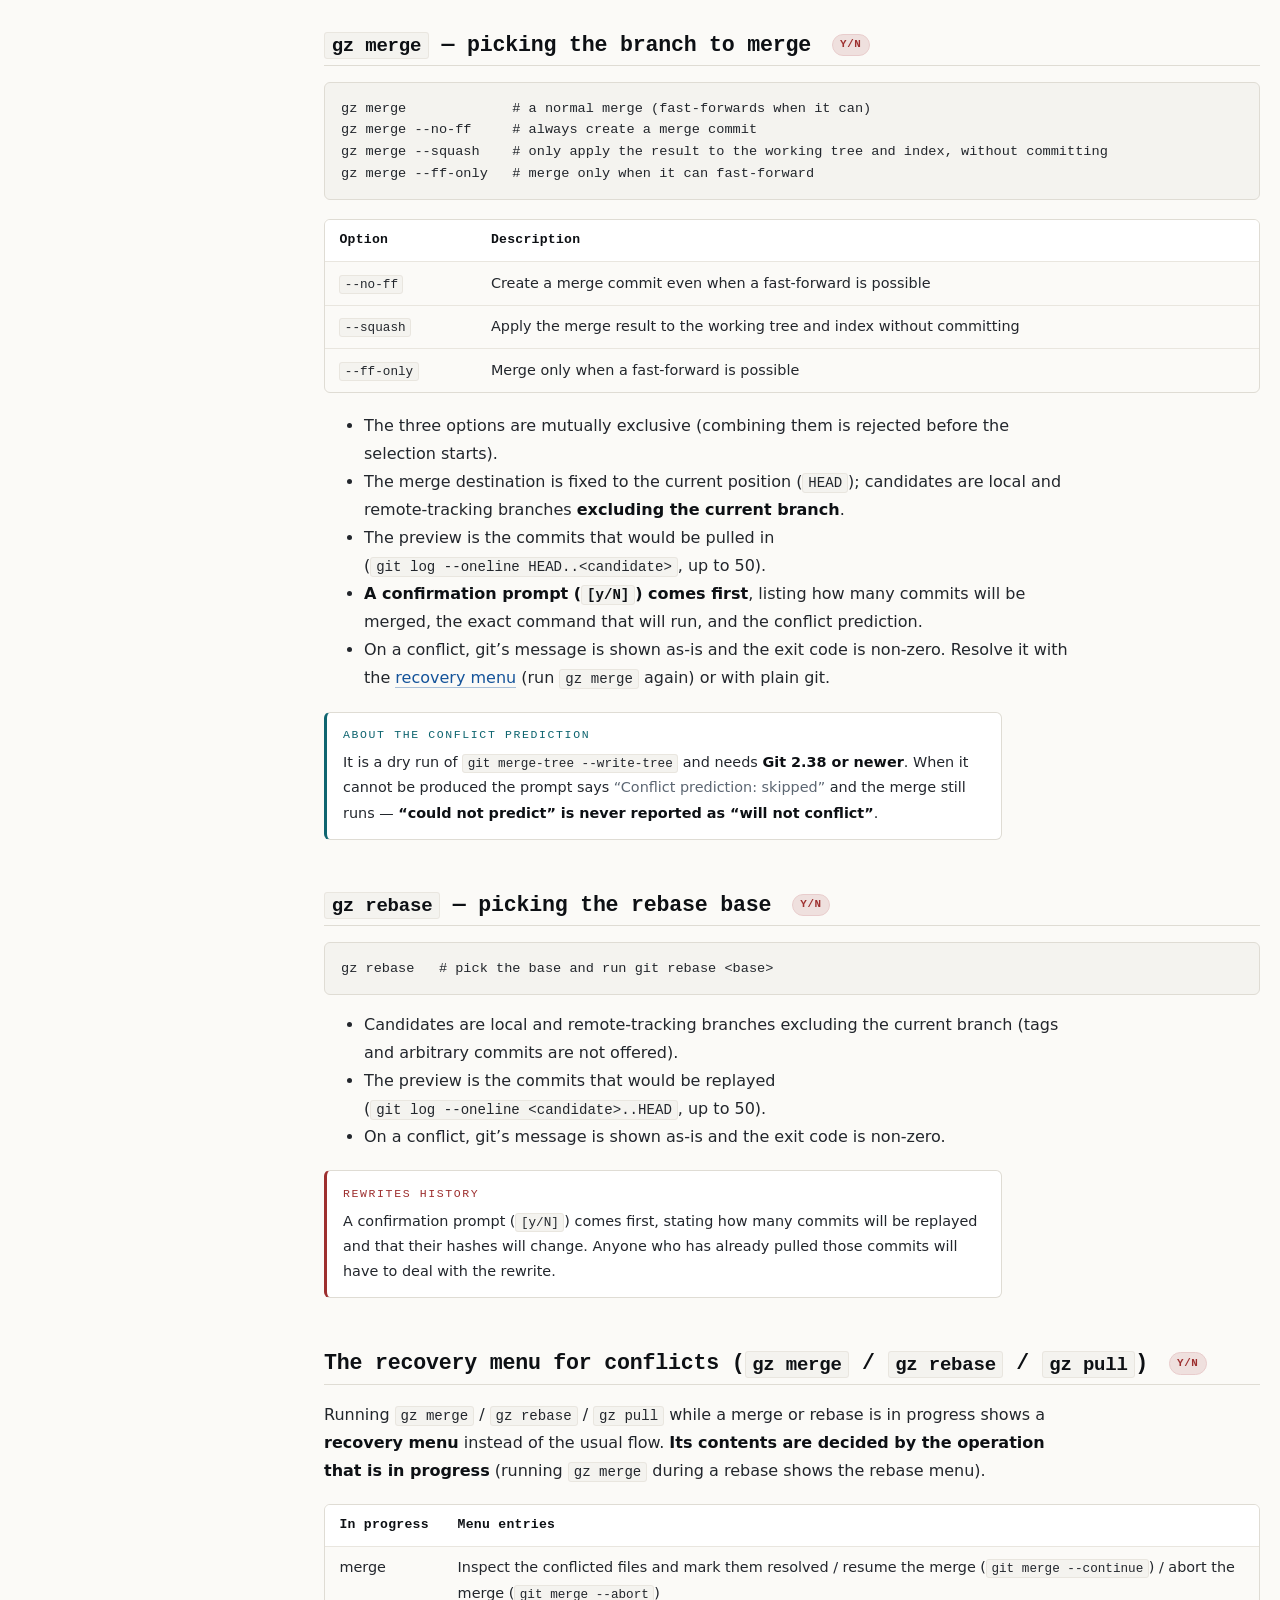
==== commit 4466b09c: "mod feat: enhance output coloring for pull and worktree commands" ====
--- a/docs/docs.html
+++ b/docs/docs.html
@@ -944,6 +944,13 @@
                     <span lang="ja">fuzgit が実行した git コマンドをログへ出す &mdash; <a href="#debug">デバッグ</a>参照</span>
                   </td>
                 </tr>
+                <tr>
+                  <td><code>NO_COLOR</code></td>
+                  <td>
+                    <span lang="en">Turn the colouring of <code>gz fetch</code> / <code>gz pull</code> / <code>gz worktree add</code> off. Colour is only ever written to a terminal, so a pipe or a redirect is unaffected either way</span>
+                    <span lang="ja"><code>gz fetch</code> / <code>gz pull</code> / <code>gz worktree add</code> の着色を止める。色は端末にしか書かないため、パイプ・リダイレクトでは元から影響しない</span>
+                  </td>
+                </tr>
               </tbody>
             </table>
           </div>
@@ -2620,6 +2627,22 @@
               </li>
             </ul>
             <div class="note info">
+              <span class="note-label">Colour</span>
+              <p>
+                On a terminal, the lines fuzgit writes itself are coloured so
+                they stand out from git&rsquo;s own output: the
+                <code>[n/N]</code> progress lines are cyan (a colour git does
+                not use), and the closing summary is green, or red as soon as
+                one target failed. In git&rsquo;s update table the status code
+                is coloured too &mdash; green for a new branch, yellow for a
+                tag, red for a deletion, a forced update or a rejection &mdash;
+                while a plain fast-forward, the ordinary result, is left alone.
+                Only the status code is painted, never the reference names.
+                Set <code>NO_COLOR</code> to turn this off; output to a pipe or
+                a file is never coloured to begin with.
+              </p>
+            </div>
+            <div class="note info">
               <span class="note-label">Why no git status in the preview</span>
               <p>
                 <code>git status</code> walks the whole working tree before
@@ -2815,6 +2838,19 @@
 * main → origin/main [behind 4]</code></pre>
               </li>
             </ul>
+            <div class="note info">
+              <span class="note-label">色</span>
+              <p>
+                端末では、fuzgit 自身が出す行に色が付き、git の出力と見分けられます。
+                <code>[n/N]</code> の進捗行はシアン（git が使わない色）、末尾の集計行は
+                成功なら緑、1 件でも失敗すれば赤になります。git の更新表も状態コードだけ
+                着色し、新しいブランチは緑、タグは黄、削除・強制更新・拒否は赤、
+                通常の結果である早送りの更新は無色のままにします。色を乗せるのは
+                状態コードだけで、参照名には乗せません。
+                <code>NO_COLOR</code> を設定すると止められます。パイプやファイルへの
+                出力は元から着色されません。
+              </p>
+            </div>
             <div class="note info">
               <span class="note-label">プレビューに git status を出さない理由</span>
               <p>
@@ -3292,6 +3328,7 @@
 gz worktree add &lt;name&gt;       # pick a branch and create a new worktree next to the repository
 gz worktree add -b &lt;branch&gt; &lt;name&gt;   # create a new branch for it, picking its starting point
 gz worktree remove           # pick a worktree and remove it (with confirmation)
+gz worktree remove --force   # same, discarding modified and untracked files inside it (with a warning)
 gz worktree prune            # tidy up bookkeeping for worktrees whose directory is gone (with confirmation)</code></pre>
 
             <h3>No arguments (list, then print the path)</h3>
@@ -3401,17 +3438,54 @@
               </li>
             </ul>
 
+            <h3>Installing dependencies</h3>
+            <p>
+              After the worktree exists, fuzgit looks for lockfiles and installs
+              the dependencies. <strong>What it searches is the tracked files</strong>
+              &mdash; it asks <code>git ls-files</code> rather than walking the
+              filesystem, so <code>node_modules/</code> and <code>target/</code>
+              are never in the way and there is no depth limit.
+            </p>
+            <ul>
+              <li>
+                <strong>With more than one directory to install into, you pick
+                them.</strong> A line is
+                <code>&lt;path&gt;  &lt;the commands that would run&gt;</code>, and
+                the preview is the lockfile itself. <kbd>Tab</kbd> selects several;
+                they run in order with <code>[&lt;n&gt;/&lt;total&gt;]</code> in front.
+              </li>
+              <li>
+                <strong>The directory you ran the command in starts
+                selected</strong>, so pressing <kbd>Enter</kbd> installs exactly
+                what it would have installed before this was a choice.
+              </li>
+              <li>
+                <strong>With only one directory the finder does not open</strong>
+                &mdash; a single-project repository behaves as it always did.
+              </li>
+              <li>
+                Cargo and Go are not offered. Their dependencies live in a global
+                cache and are fetched at build time, so a fresh worktree has
+                nothing to install.
+              </li>
+              <li>
+                <code>--no-install</code> skips all of this, finder included.
+              </li>
+            </ul>
+
             <h3><code>gz worktree remove</code></h3>
             <ul>
               <li>Candidates are linked worktrees only &mdash; <strong>the main worktree is not offered</strong> (git does not allow removing it).</li>
-              <li>Locked worktrees and worktrees with uncommitted changes fail with git&rsquo;s message as-is and a non-zero exit code.</li>
+              <li>Locked worktrees, and worktrees with modified or untracked files when <code>--force</code> is not given, fail with git&rsquo;s message as-is and a non-zero exit code.</li>
+              <li><code>-f</code> / <code>--force</code> passes <code>--force</code> to <code>git worktree remove</code> (once &mdash; a locked worktree is still refused), and the confirmation prompt then warns that modified and untracked files inside the worktree are discarded as well.</li>
             </ul>
             <div class="note danger">
               <span class="note-label">Deletes a directory</span>
               <p>
-                A confirmation prompt (<code>[y/N]</code>) comes first. There is
-                no <code>--force</code>: a worktree holding uncommitted changes
-                is refused by git, and fuzgit does not offer a way past that.
+                A confirmation prompt (<code>[y/N]</code>) comes first. Without
+                <code>--force</code>, a worktree holding modified or untracked
+                files is refused by git; with it, those files are discarded
+                along with the directory, so the prompt says so explicitly.
               </p>
             </div>
 
@@ -3428,6 +3502,7 @@
 gz worktree add &lt;name&gt;       # ブランチを選び、リポジトリの兄弟として worktree を作る
 gz worktree add -b &lt;branch&gt; &lt;name&gt;   # 新しいブランチを作って入れる（作成元を選ぶ）
 gz worktree remove           # worktree を選んで削除する（確認あり）
+gz worktree remove --force   # 変更済み・未追跡のファイルごと削除する（警告つきの確認あり）
 gz worktree prune            # 実体を失った worktree の管理情報を整理する（確認あり）</code></pre>
 
             <h3>引数なし（一覧 → パス出力）</h3>
@@ -3535,17 +3610,50 @@
               </li>
             </ul>
 
+            <h3>依存インストール</h3>
+            <p>
+              worktree ができたあと、fuzgit は lockfile を探して依存をインストールします。
+              <strong>探すのは追跡ファイルです</strong> &mdash; ファイルシステムを走査せず
+              <code>git ls-files</code> に引かせるため、<code>node_modules/</code> や
+              <code>target/</code> を踏むことがなく、深さの制限もありません。
+            </p>
+            <ul>
+              <li>
+                <strong>対象が複数あるときは選べます。</strong>候補行は
+                <code>&lt;パス&gt;  &lt;実行されるコマンド&gt;</code> で、プレビューは
+                lockfile そのものです。<kbd>Tab</kbd> で複数選択でき、
+                <code>[&lt;n&gt;/&lt;全体&gt;]</code> を頭に付けて順に実行します。
+              </li>
+              <li>
+                <strong>コマンドを叩いたディレクトリは選択済み</strong>で開くため、
+                そのまま <kbd>Enter</kbd> を押せば、選べるようになる前と同じものが入ります。
+              </li>
+              <li>
+                <strong>対象が 1 件のときは finder を開きません</strong> &mdash;
+                単一プロジェクトのリポジトリでは従来どおりの挙動です。
+              </li>
+              <li>
+                Cargo と Go は候補になりません。依存がグローバルキャッシュに置かれ、
+                ビルド時に取得されるため、新しい worktree に入れるものがありません。
+              </li>
+              <li>
+                <code>--no-install</code> を付けると、finder を含めて一切行いません。
+              </li>
+            </ul>
+
             <h3><code>gz worktree remove</code></h3>
             <ul>
               <li>候補は linked worktree のみで、<strong>main worktree は候補に含めません</strong>（git が削除を許可しないため）。</li>
-              <li>locked な worktree・未コミット変更を含む worktree は、git のエラーをそのまま表示して非ゼロ終了します。</li>
+              <li>locked な worktree、および <code>--force</code> 無しでの変更済み・未追跡ファイルを含む worktree は、git のエラーをそのまま表示して非ゼロ終了します。</li>
+              <li><code>-f</code> / <code>--force</code> は <code>git worktree remove</code> に <code>--force</code> を（1 回だけ &mdash; locked な worktree は引き続き拒否されます）渡し、確認プロンプトに「worktree 内の変更済み・未追跡のファイルも破棄される」旨の警告を追記します。</li>
             </ul>
             <div class="note danger">
               <span class="note-label">ディレクトリを削除します</span>
               <p>
-                実行前に確認プロンプト（<code>[y/N]</code>）を表示します。<code>--force</code> は
-                提供していません &mdash; 未コミットの変更を抱えた worktree は git が拒否し、
-                fuzgit はそれを迂回する手段を用意していません。
+                実行前に確認プロンプト（<code>[y/N]</code>）を表示します。<code>--force</code>
+                無しでは変更済み・未追跡のファイルを抱えた worktree を git が拒否します。
+                付けた場合はそれらのファイルごとディレクトリが消えるため、プロンプトが
+                その旨を明示します。
               </p>
             </div>
 
@@ -4309,8 +4417,12 @@
                     <td>Rarely needed. Tags are still offered as the base of <code>gz branch create</code>, which is where they earn their place</td>
                   </tr>
                   <tr>
-                    <td><code>gz worktree</code> move / lock / unlock / repair, and <code>remove --force</code></td>
-                    <td>Rarely needed day to day, and each is a single plain git command. Discarding uncommitted changes is hard to justify behind a confirmation prompt alone</td>
+                    <td><code>gz worktree</code> move / lock / unlock / repair</td>
+                    <td>Rarely needed day to day, and each is a single plain git command</td>
+                  </tr>
+                  <tr>
+                    <td><code>gz worktree remove --force --force</code> (forcing a locked worktree)</td>
+                    <td>A lock is an explicit &ldquo;do not delete&rdquo; mark. One <code>--force</code> (discarding modified and untracked files) is offered; nothing goes past the lock</td>
                   </tr>
                   <tr>
                     <td>A text input UI for branch names and worktree paths</td>
@@ -4436,8 +4548,12 @@
                     <td>使用頻度が低い。タグは <code>gz branch create</code> のベース候補として引き続き選べる</td>
                   </tr>
                   <tr>
-                    <td><code>gz worktree</code> の move / lock / unlock / repair、<code>remove --force</code></td>
-                    <td>日常頻度が低く、いずれも素の git で 1 コマンドで済む。未コミット変更の破棄は確認プロンプトだけでは担保しにくい</td>
+                    <td><code>gz worktree</code> の move / lock / unlock / repair</td>
+                    <td>日常頻度が低く、いずれも素の git で 1 コマンドで済む</td>
+                  </tr>
+                  <tr>
+                    <td><code>gz worktree remove --force --force</code>（locked な worktree の強制削除）</td>
+                    <td>lock は「消すな」という明示の印。<code>--force</code> 1 回（変更済み・未追跡ファイルの破棄）までを提供し、それを越える手段は用意しない</td>
                   </tr>
                   <tr>
                     <td>ブランチ名・worktree パスのテキスト入力 UI</td>
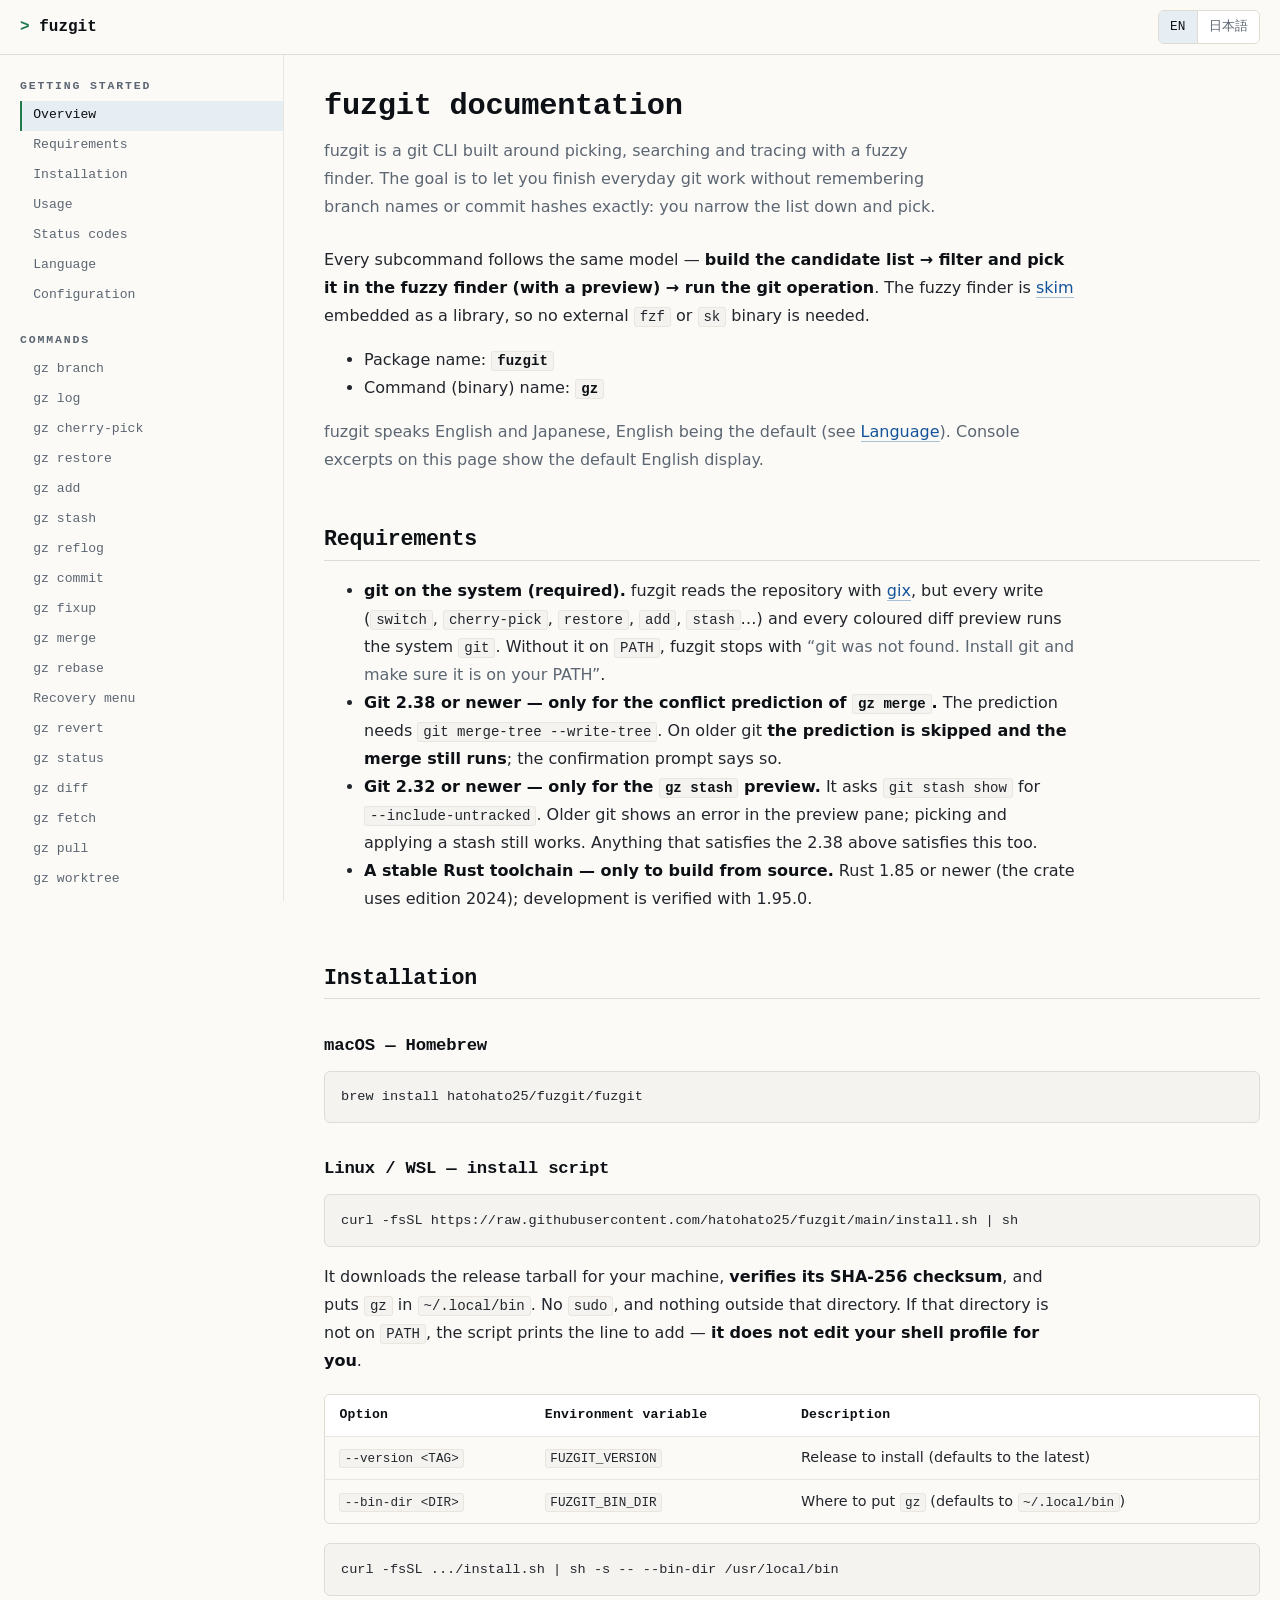
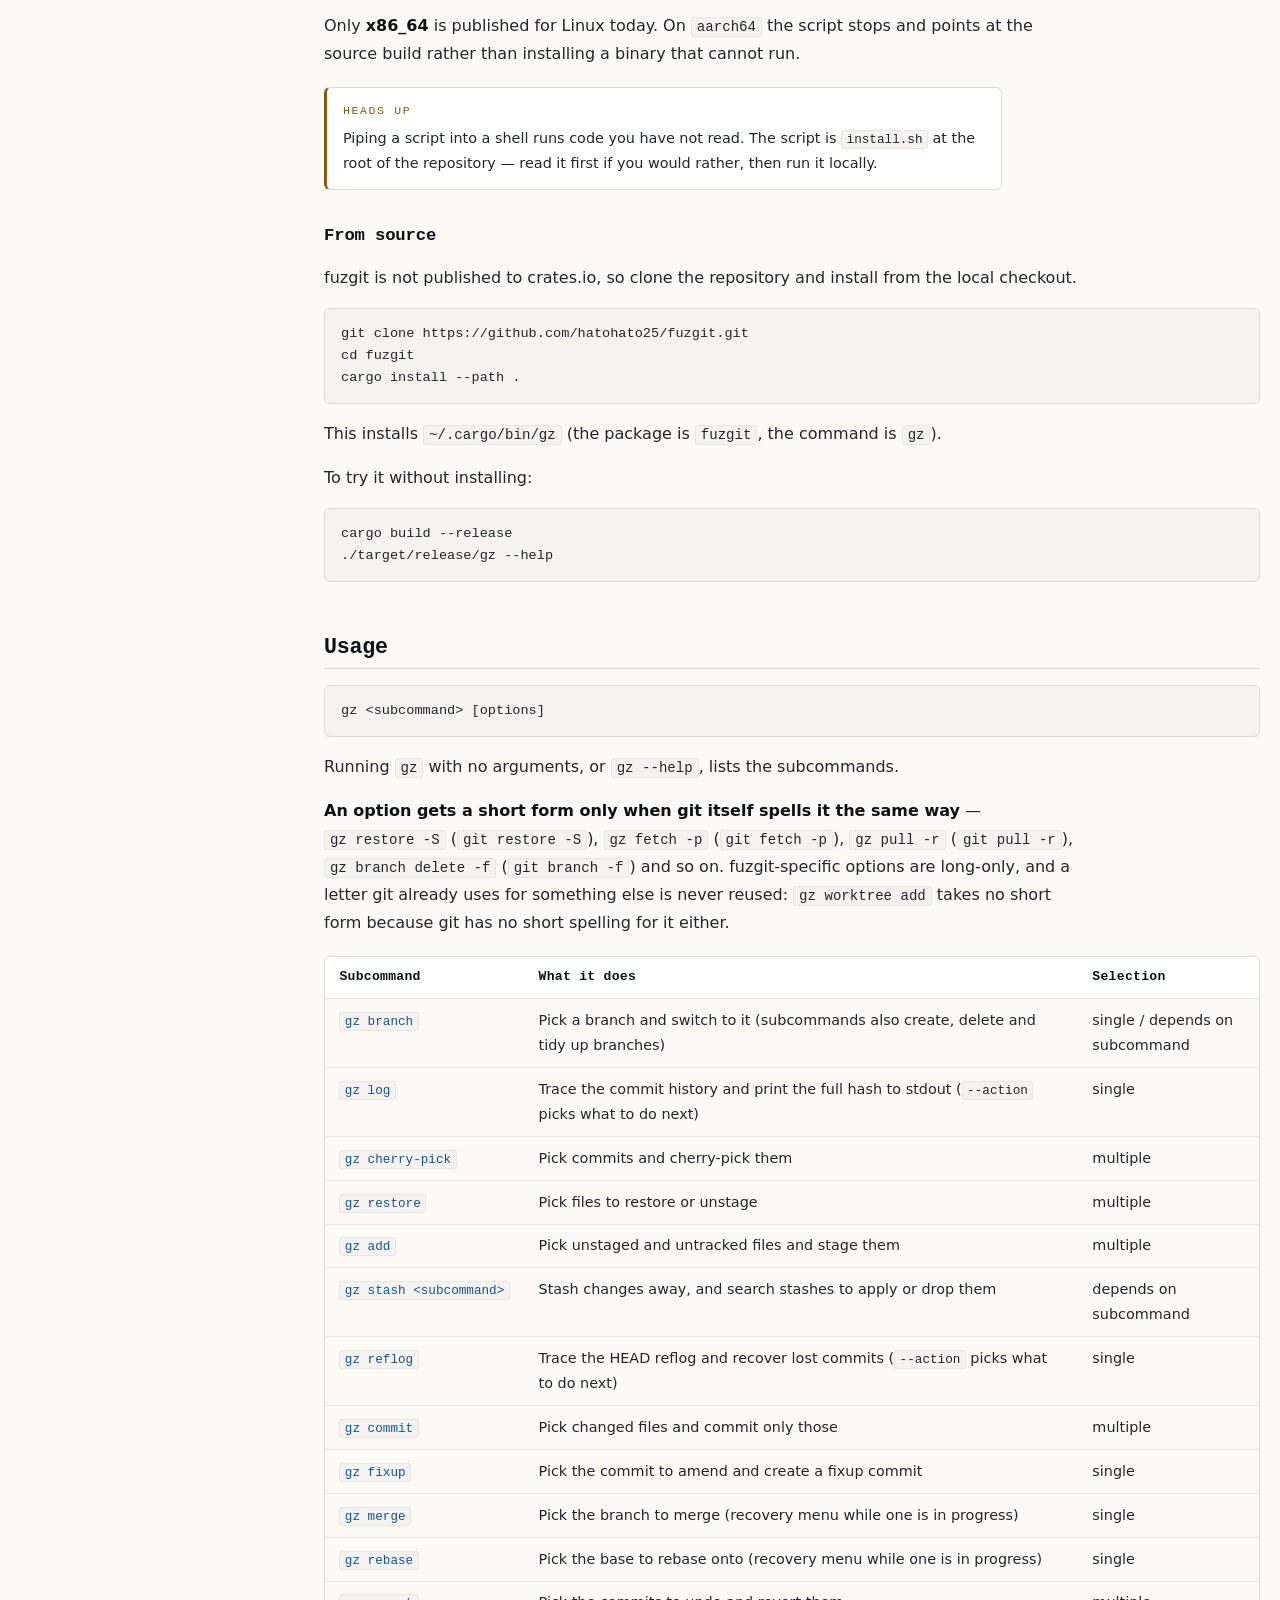
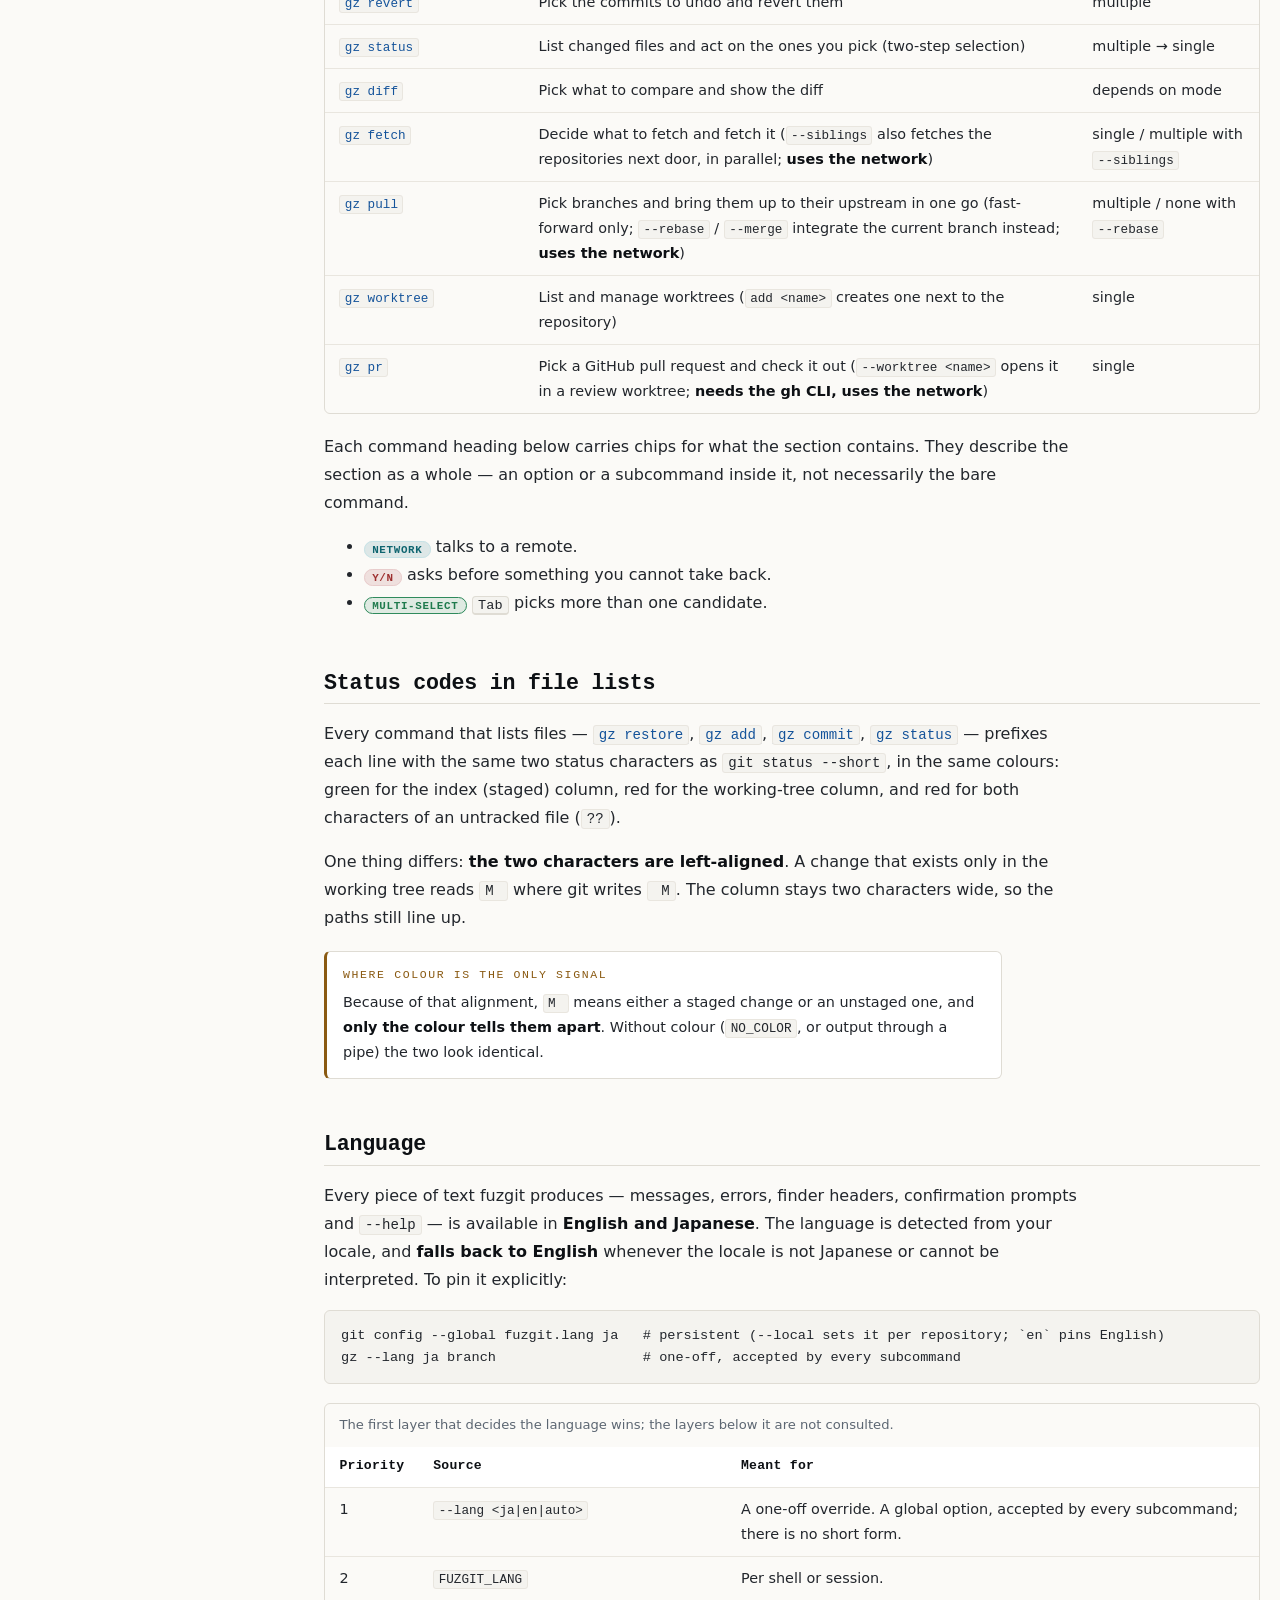
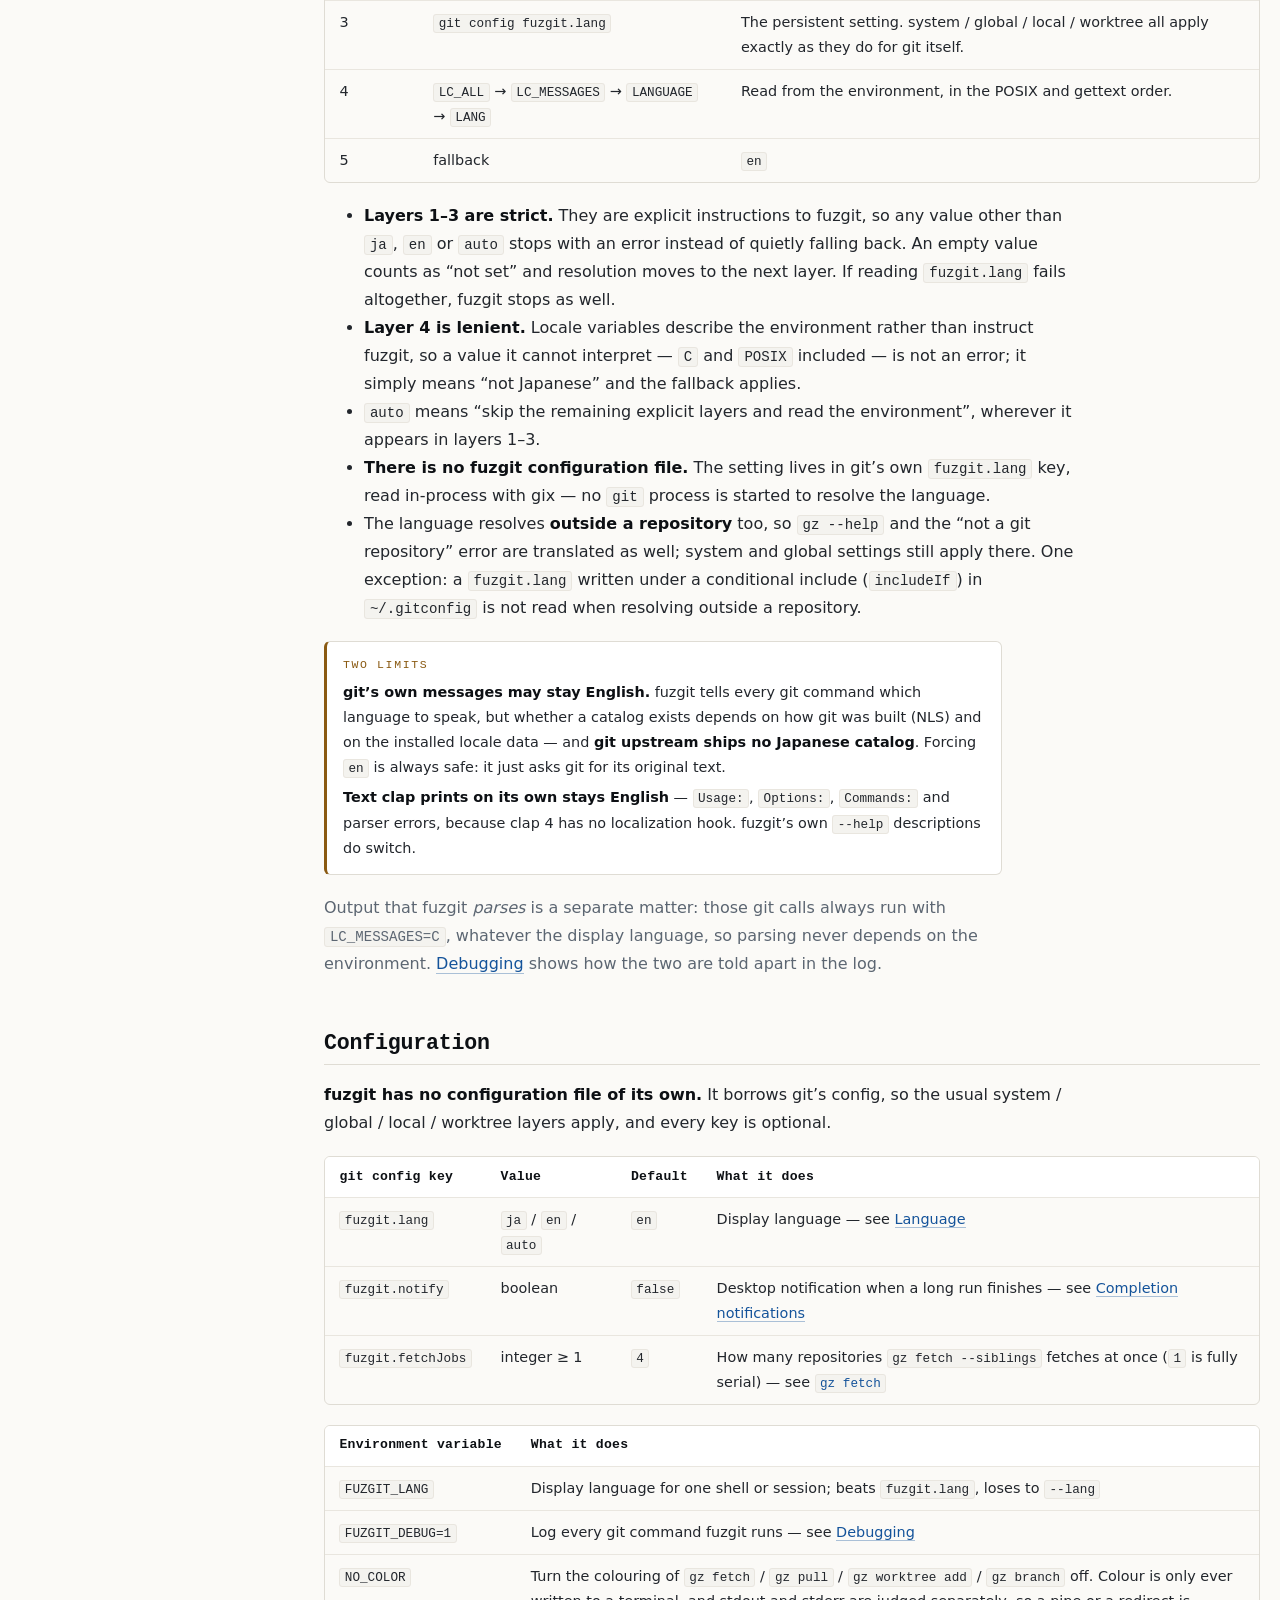
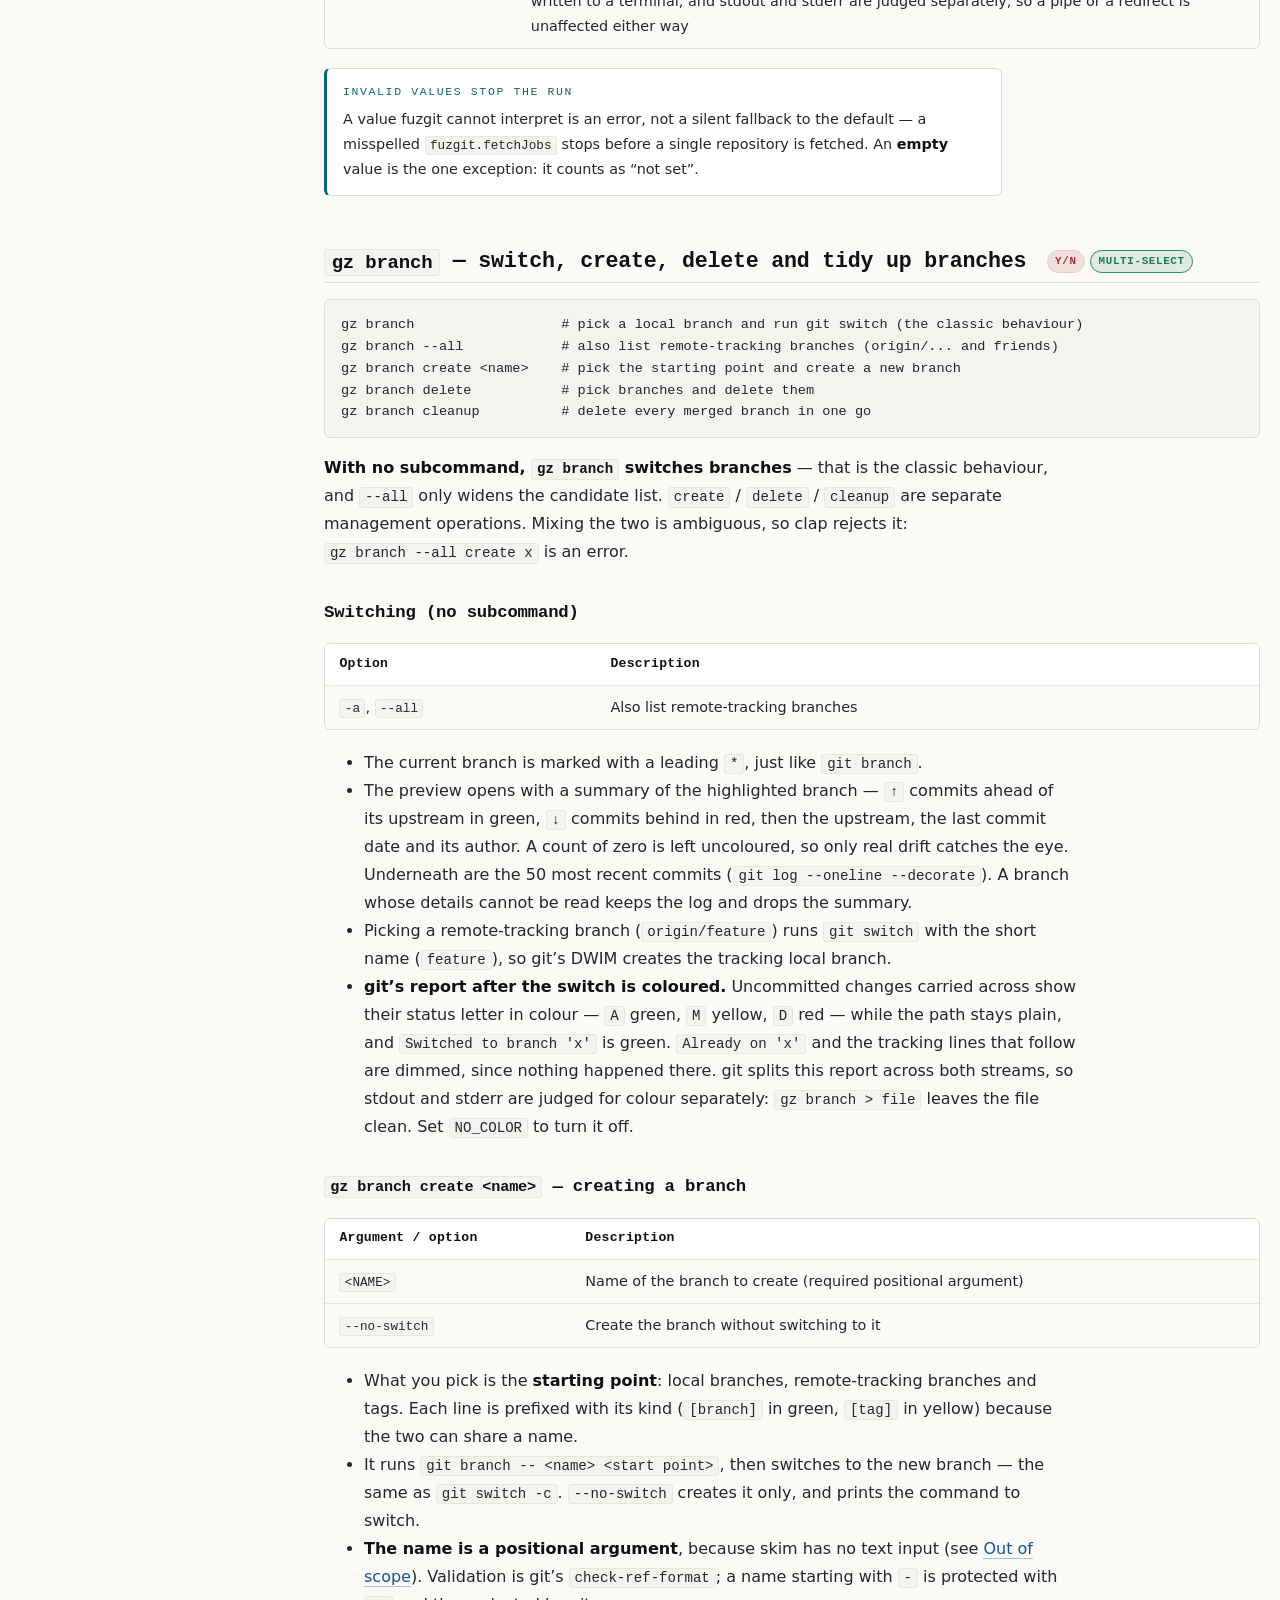
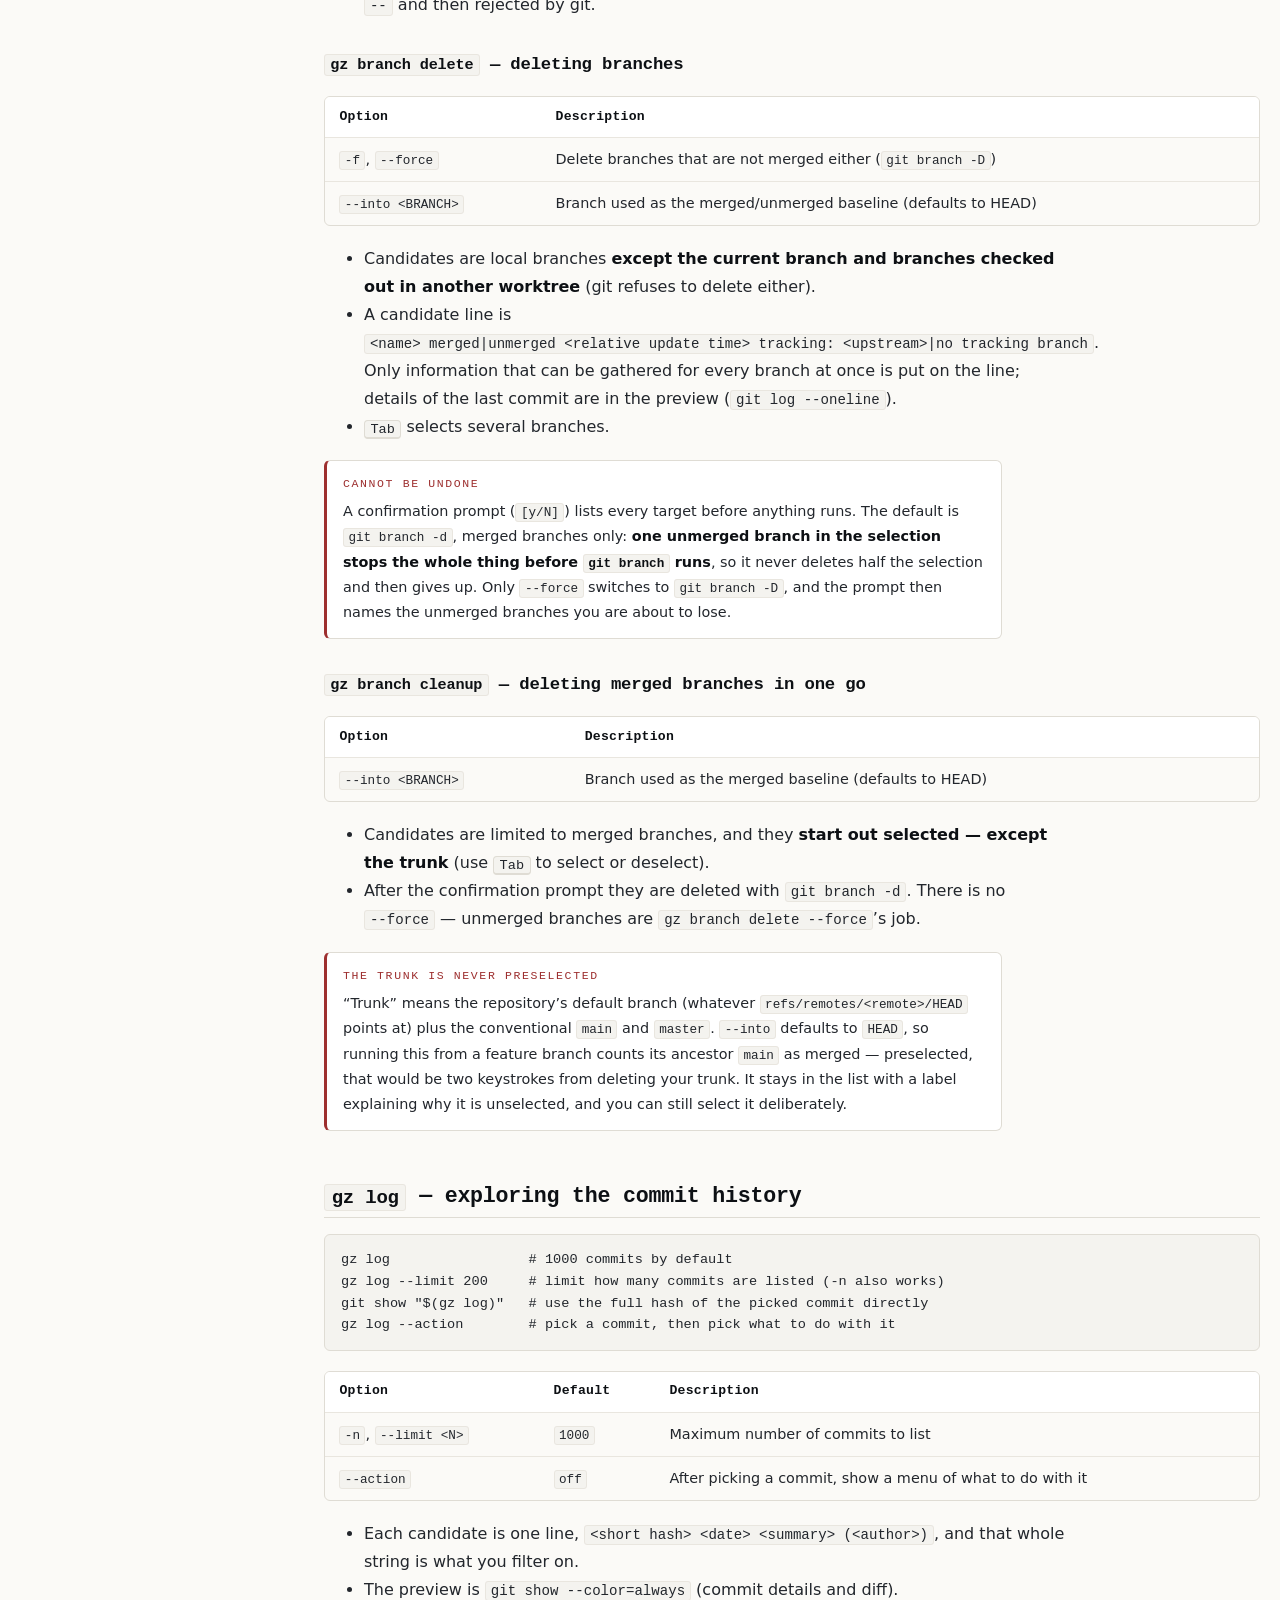
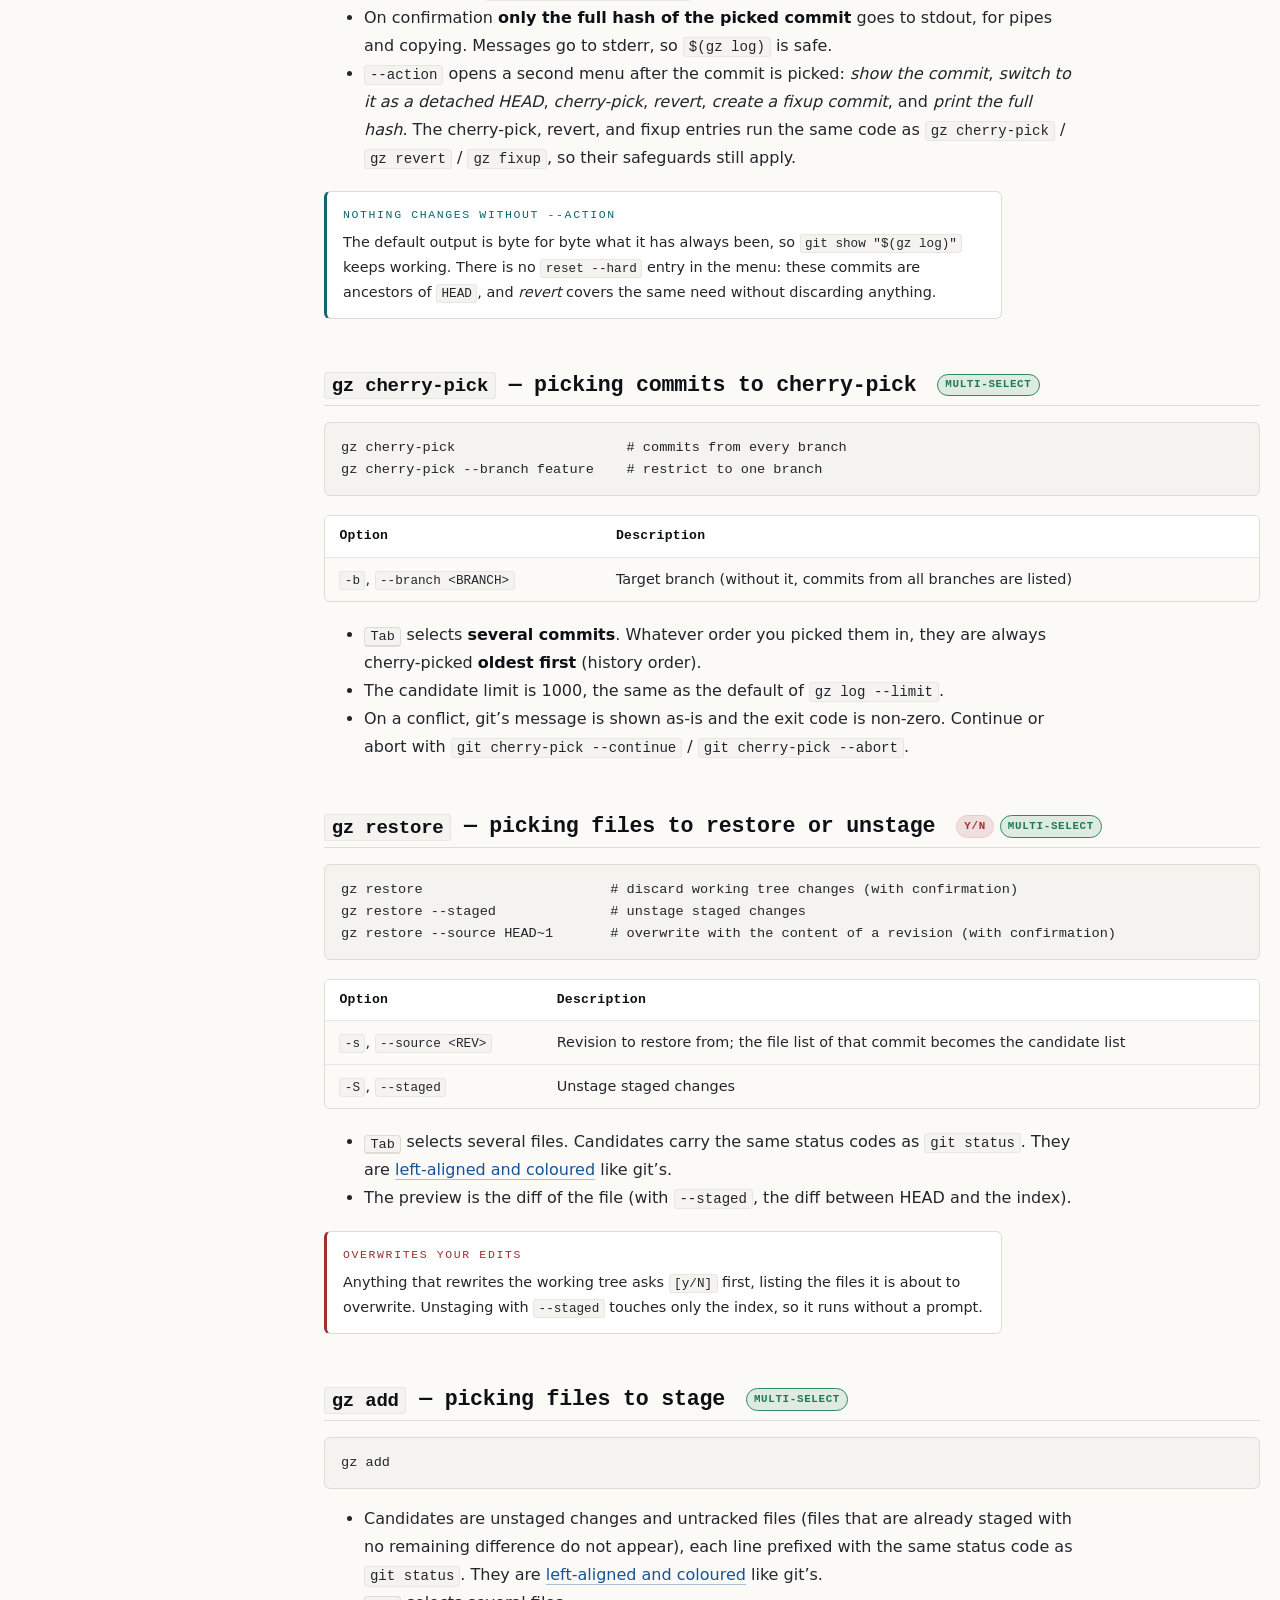
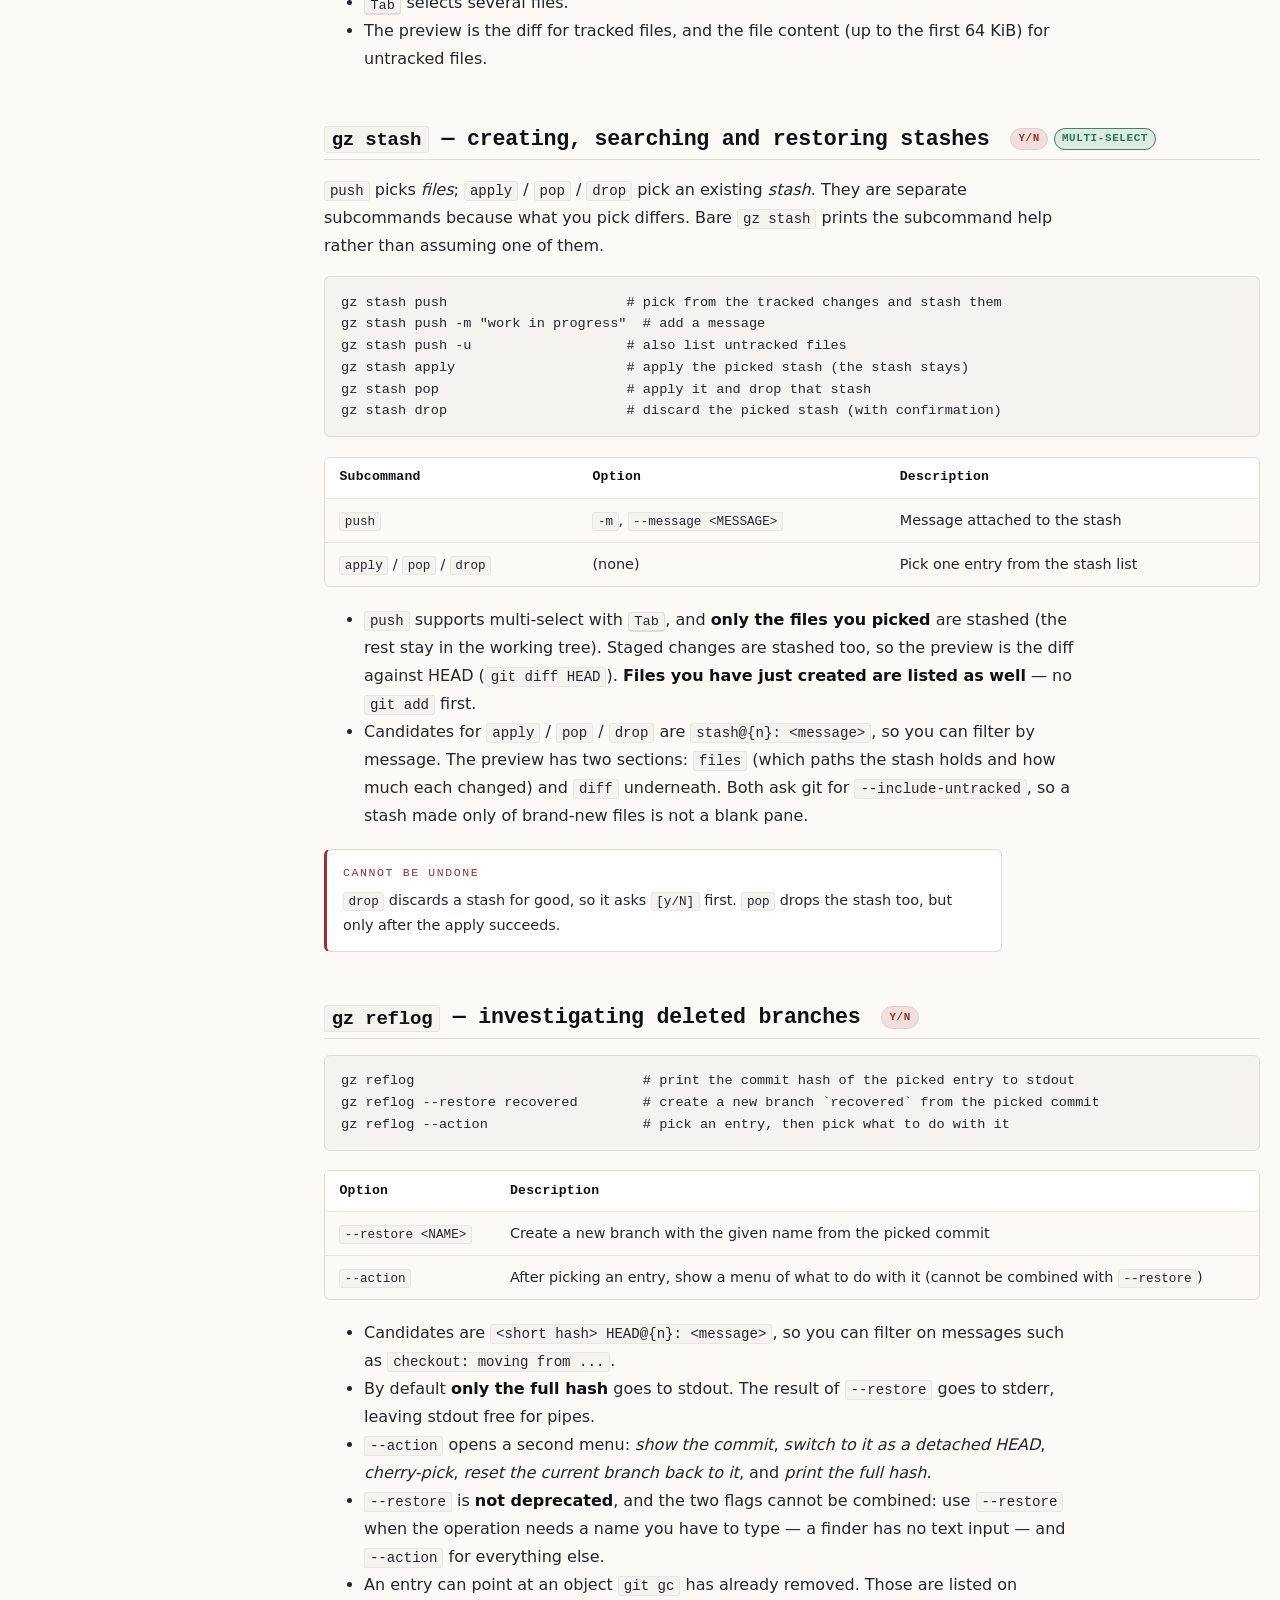
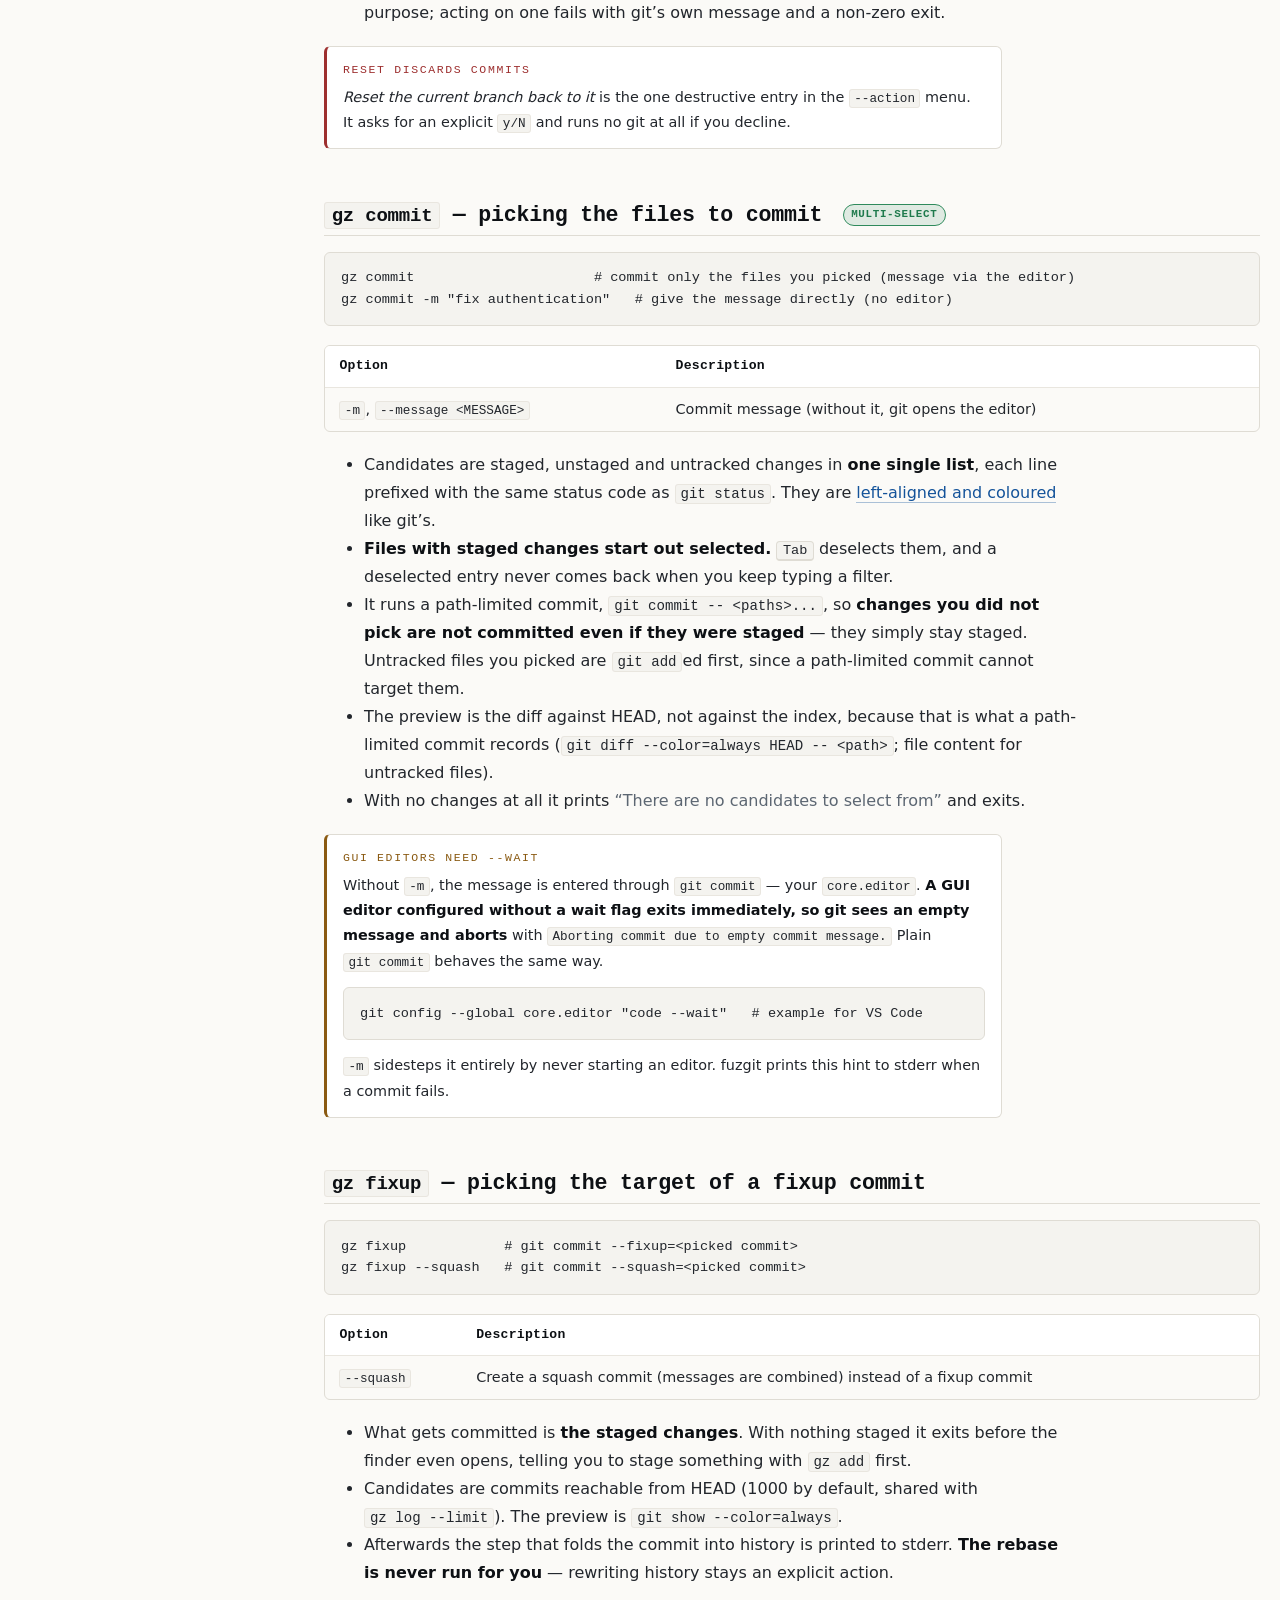
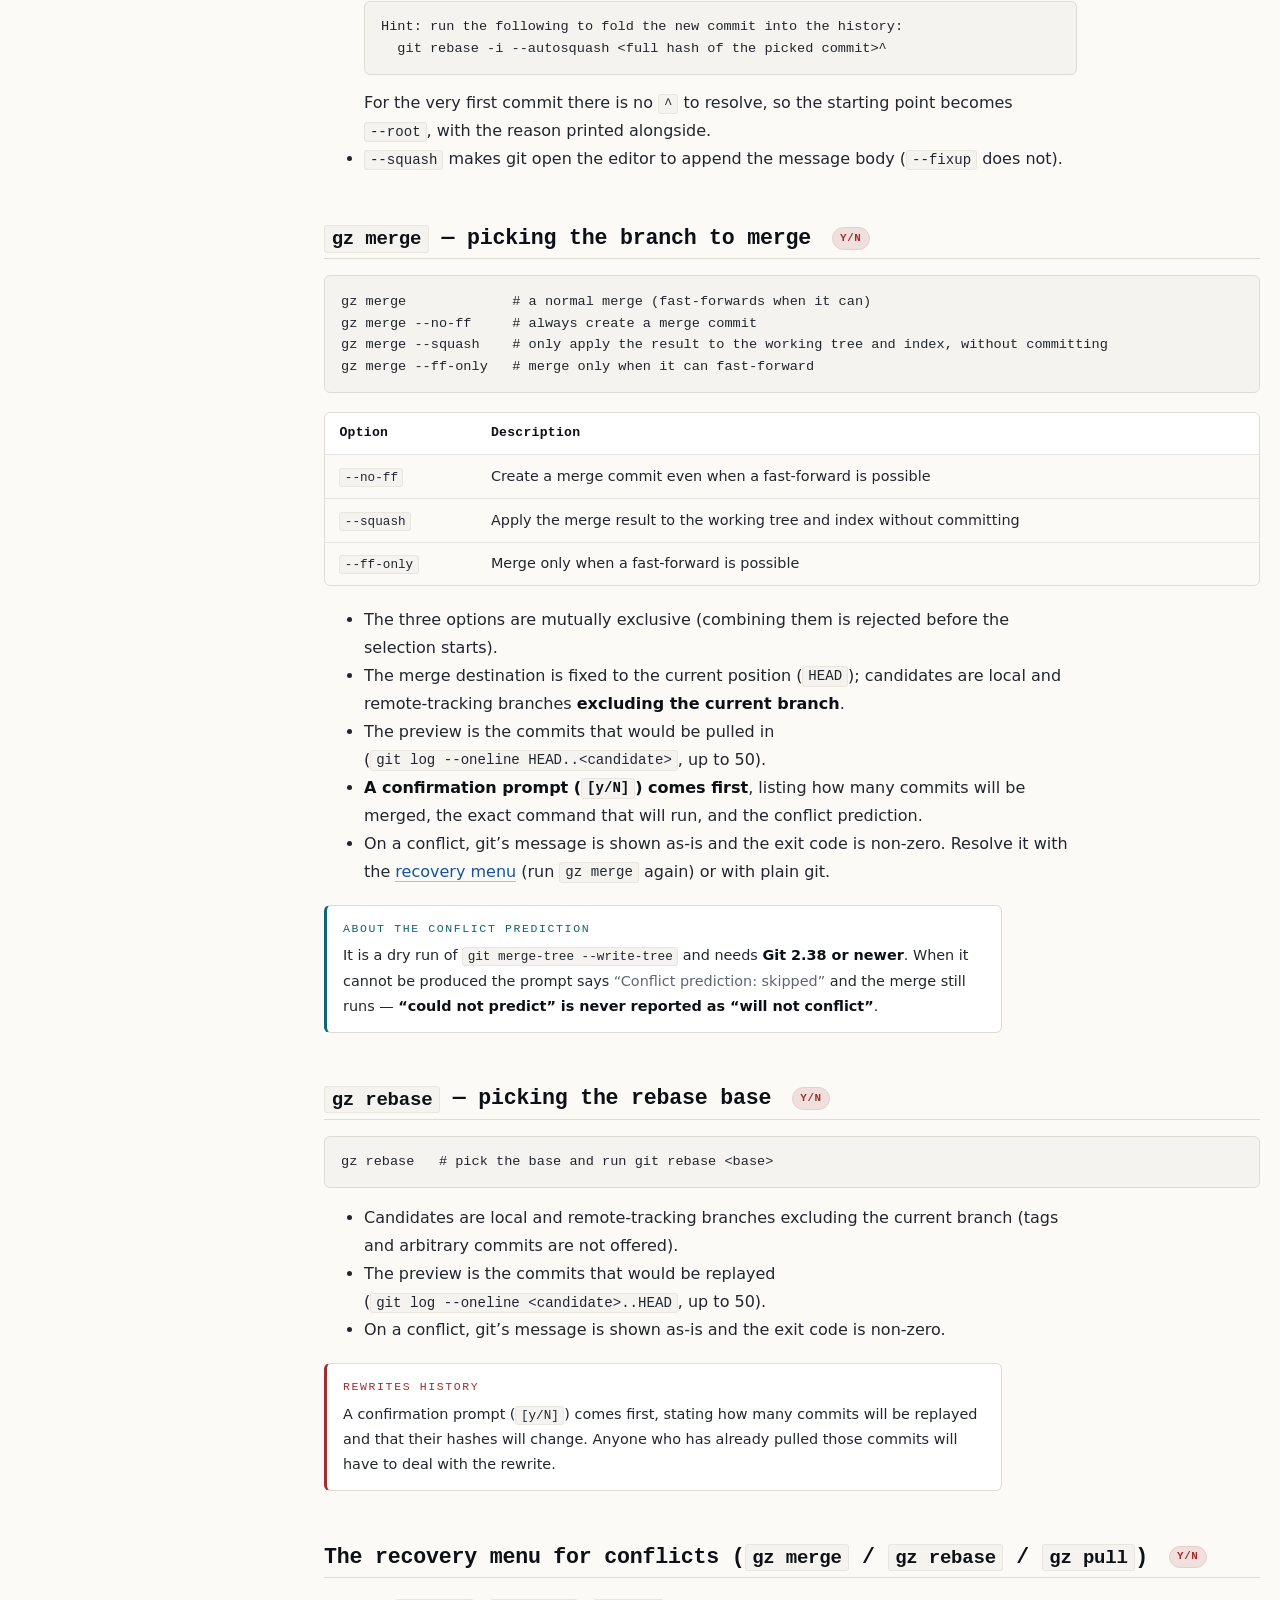
==== commit dad2da65: "mod feat: enhance git command output with colored reporting" ====
--- a/docs/docs.html
+++ b/docs/docs.html
@@ -947,8 +947,8 @@
                 <tr>
                   <td><code>NO_COLOR</code></td>
                   <td>
-                    <span lang="en">Turn the colouring of <code>gz fetch</code> / <code>gz pull</code> / <code>gz worktree add</code> off. Colour is only ever written to a terminal, so a pipe or a redirect is unaffected either way</span>
-                    <span lang="ja"><code>gz fetch</code> / <code>gz pull</code> / <code>gz worktree add</code> の着色を止める。色は端末にしか書かないため、パイプ・リダイレクトでは元から影響しない</span>
+                    <span lang="en">Turn the colouring of <code>gz fetch</code> / <code>gz pull</code> / <code>gz worktree add</code> / <code>gz branch</code> off. Colour is only ever written to a terminal, and stdout and stderr are judged separately, so a pipe or a redirect is unaffected either way</span>
+                    <span lang="ja"><code>gz fetch</code> / <code>gz pull</code> / <code>gz worktree add</code> / <code>gz branch</code> の着色を止める。色は端末にしか書かず、標準出力と標準エラーは別々に判定するため、パイプ・リダイレクトでは元から影響しない</span>
                   </td>
                 </tr>
               </tbody>
@@ -1027,6 +1027,18 @@
                 runs <code>git switch</code> with the short name
                 (<code>feature</code>), so git&rsquo;s DWIM creates the tracking
                 local branch.
+              </li>
+              <li>
+                <strong>git&rsquo;s report after the switch is coloured.</strong>
+                Uncommitted changes carried across show their status letter in
+                colour &mdash; <code>A</code> green, <code>M</code> yellow,
+                <code>D</code> red &mdash; while the path stays plain, and
+                <code>Switched to branch &#39;x&#39;</code> is green.
+                <code>Already on &#39;x&#39;</code> and the tracking lines that
+                follow are dimmed, since nothing happened there. git splits this
+                report across both streams, so stdout and stderr are judged for
+                colour separately: <code>gz branch &gt; file</code> leaves the
+                file clean. Set <code>NO_COLOR</code> to turn it off.
               </li>
             </ul>
 
@@ -1178,6 +1190,17 @@
               <li>
                 リモート追跡ブランチ（<code>origin/feature</code>）を選ぶと短縮名（<code>feature</code>）で
                 <code>git switch</code> するため、git の DWIM により追跡ローカルブランチが作成されます。
+              </li>
+              <li>
+                <strong>切り替え後の git の報告に色が付きます。</strong>
+                持ち越した未コミットの変更は状態コードだけを着色し（<code>A</code> 緑、
+                <code>M</code> 黄、<code>D</code> 赤）、パスは無色のままにします。
+                <code>Switched to branch &#39;x&#39;</code> は緑、
+                <code>Already on &#39;x&#39;</code> と後続の追跡状況の行は
+                何も起きていないため Dim にします。git はこの報告を 2 つのストリームへ
+                振り分けるため、標準出力と標準エラーの着色は別々に判定します
+                （<code>gz branch &gt; file</code> のファイルに色は混ざりません）。
+                <code>NO_COLOR</code> で止められます。
               </li>
             </ul>
 
